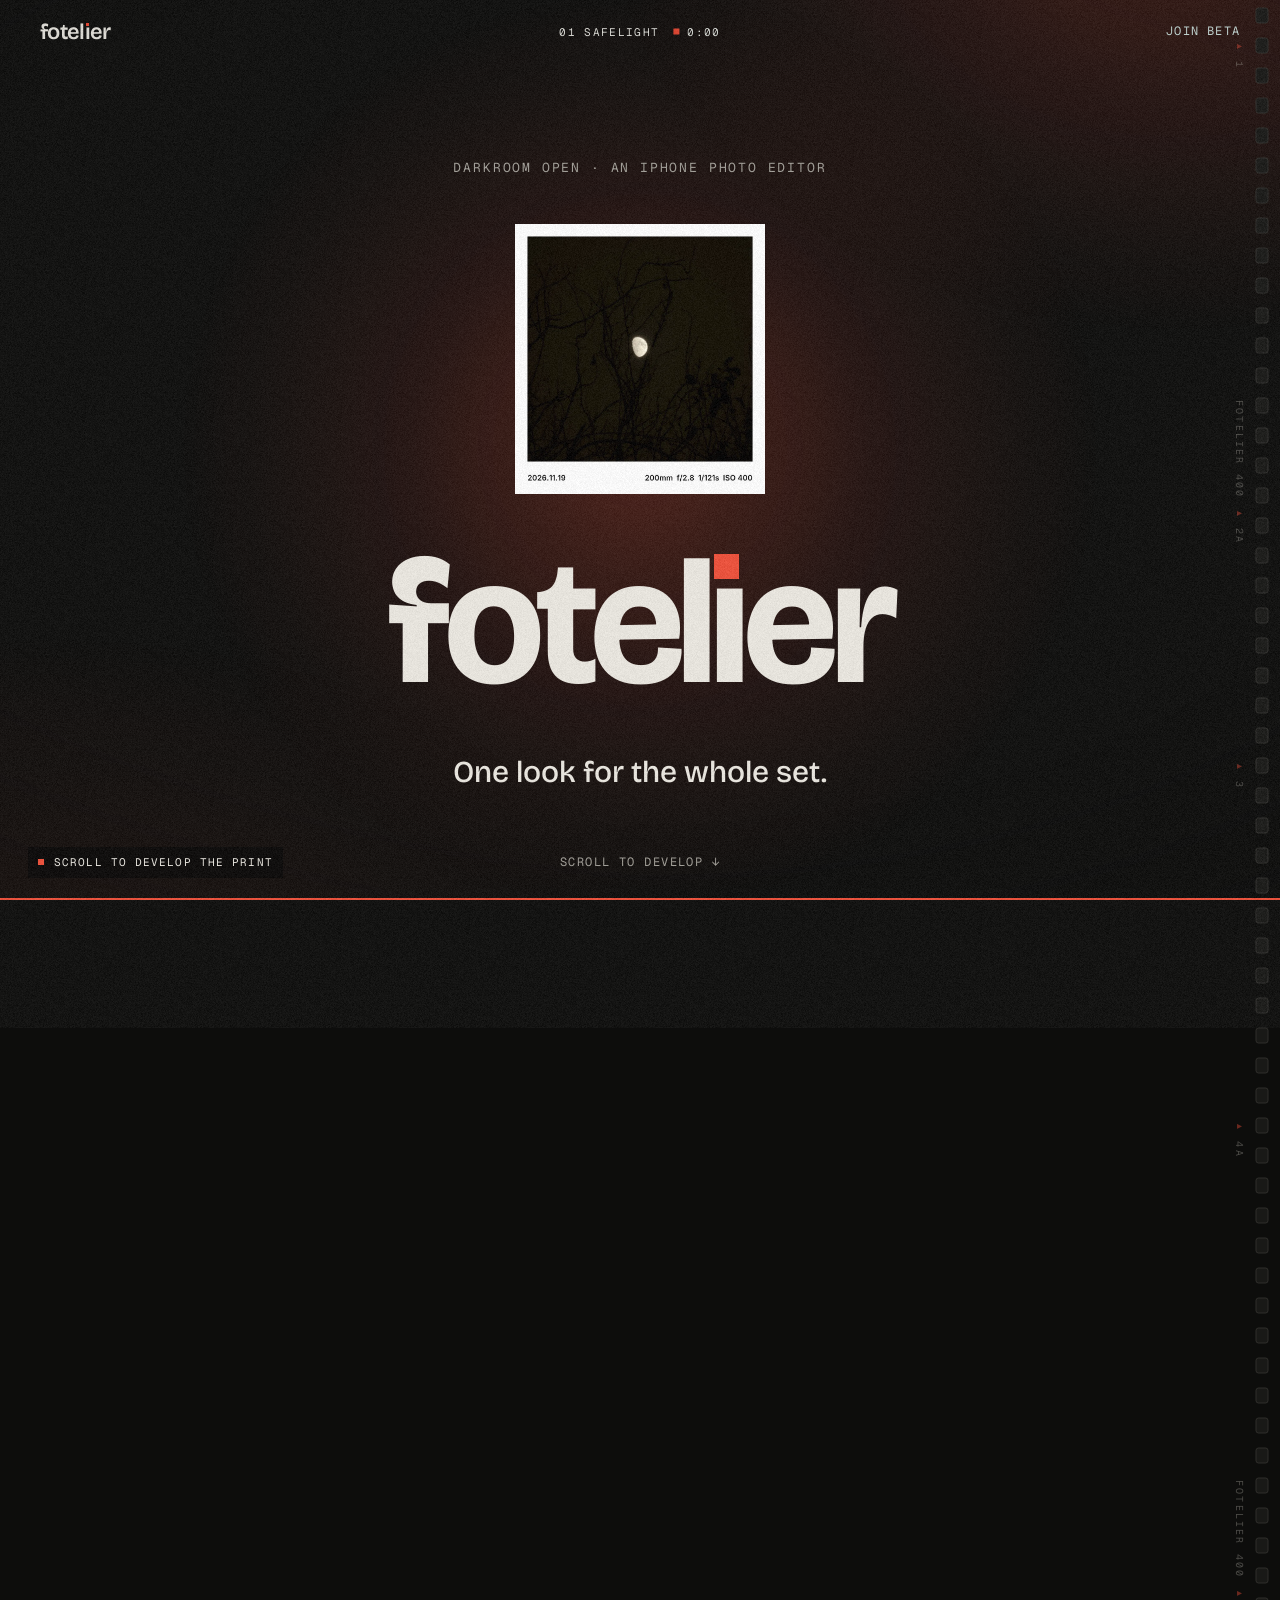
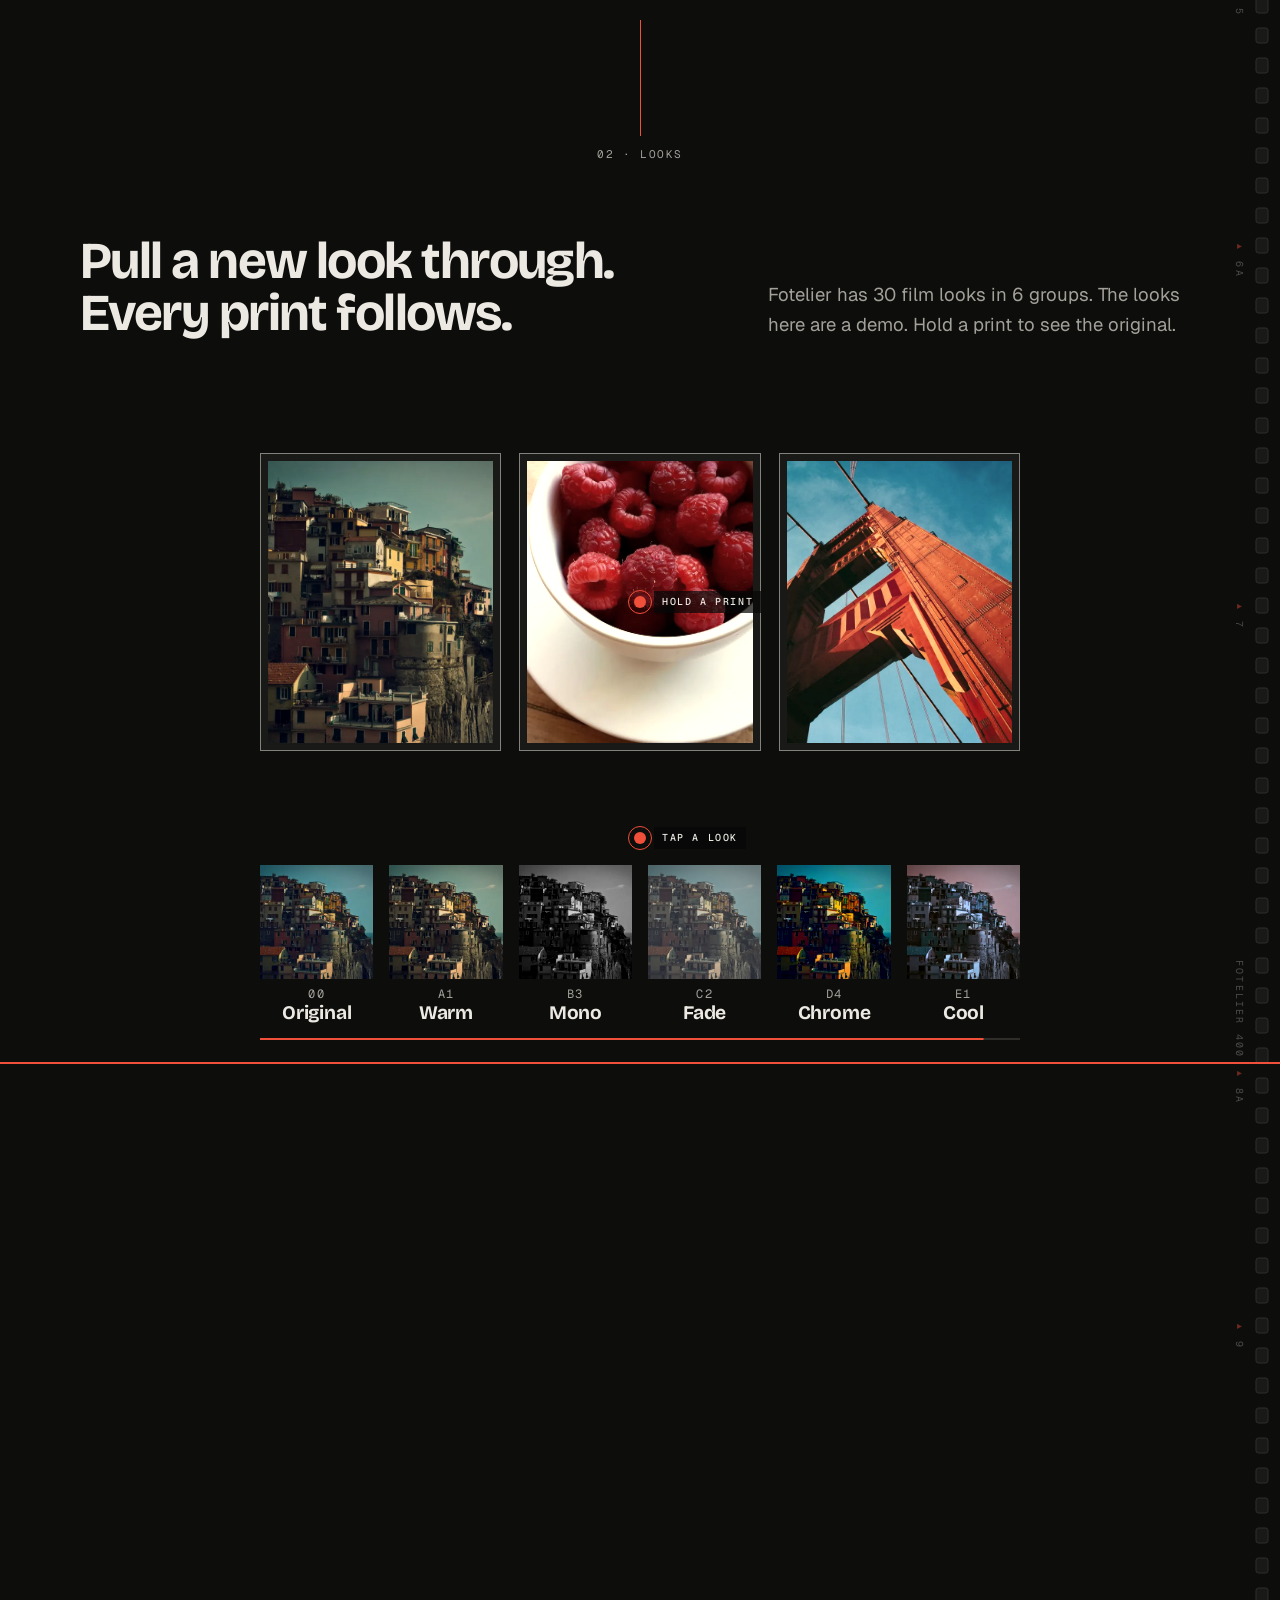
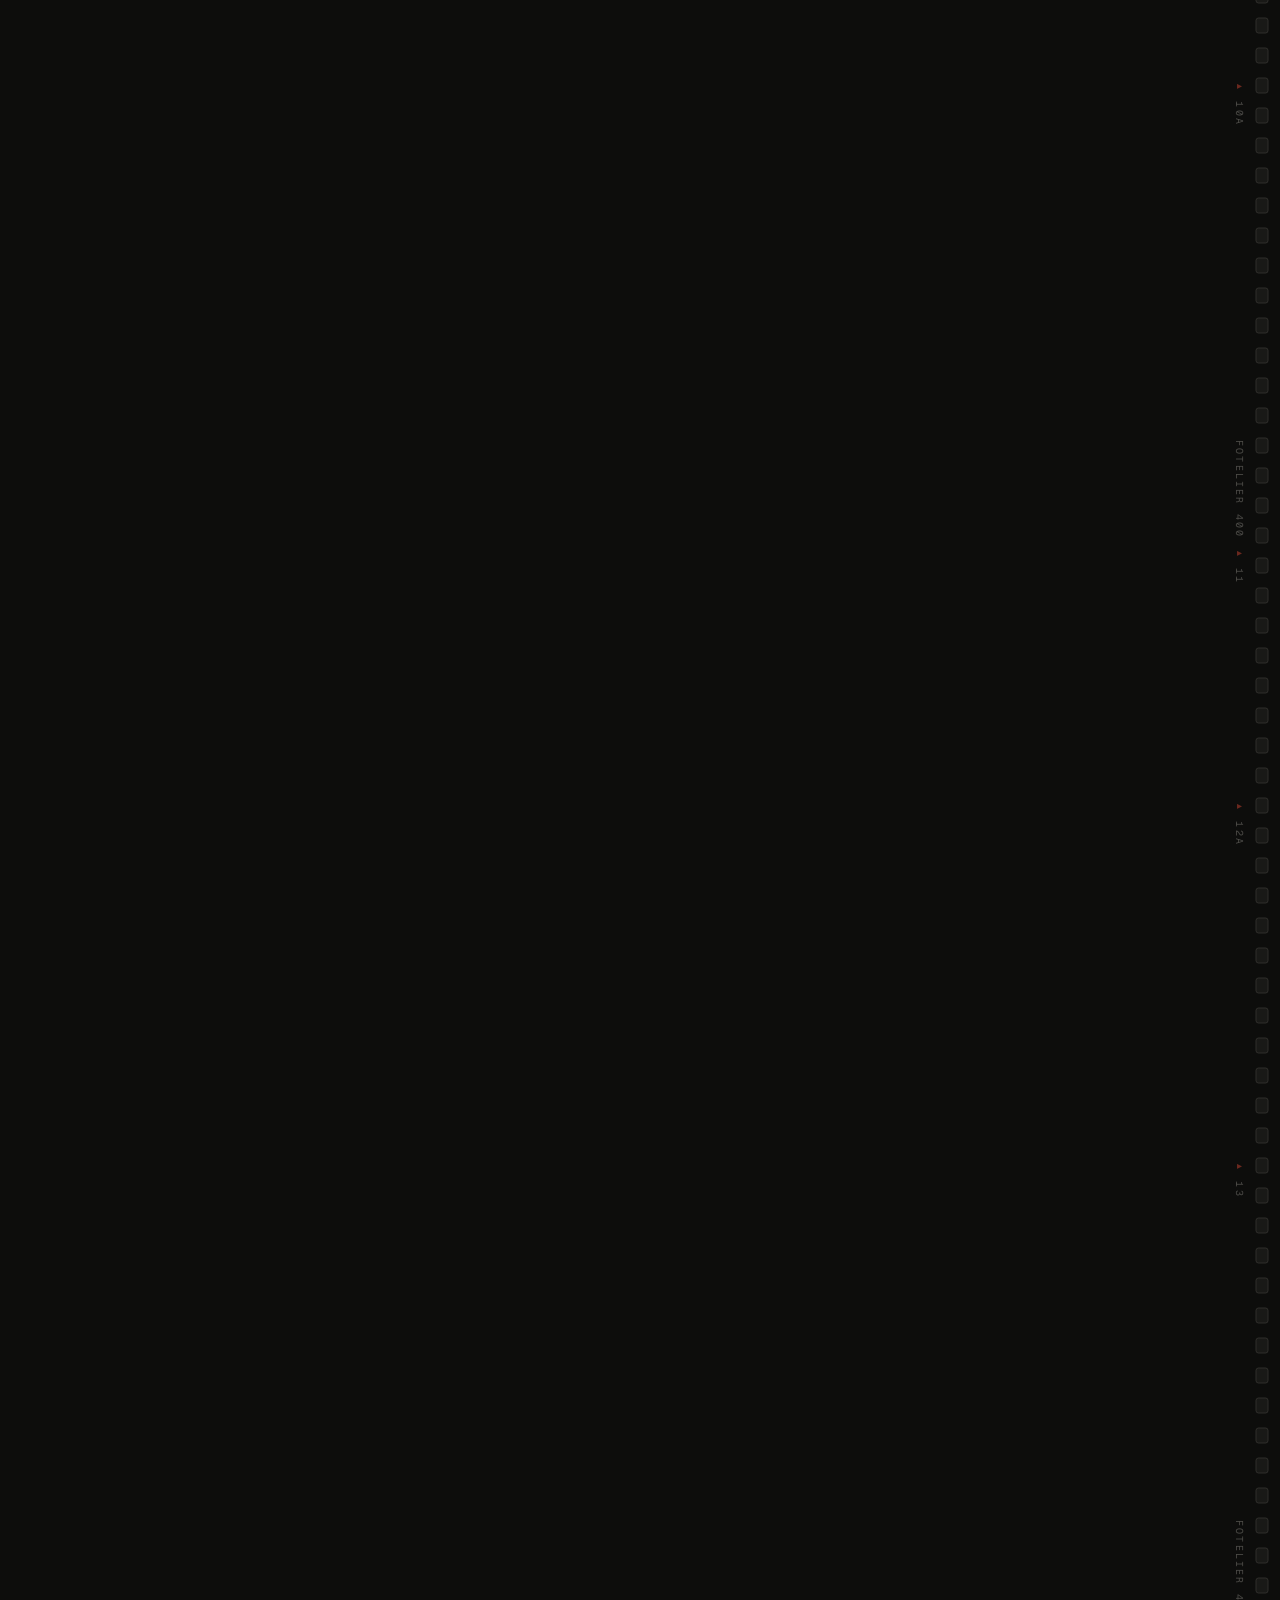
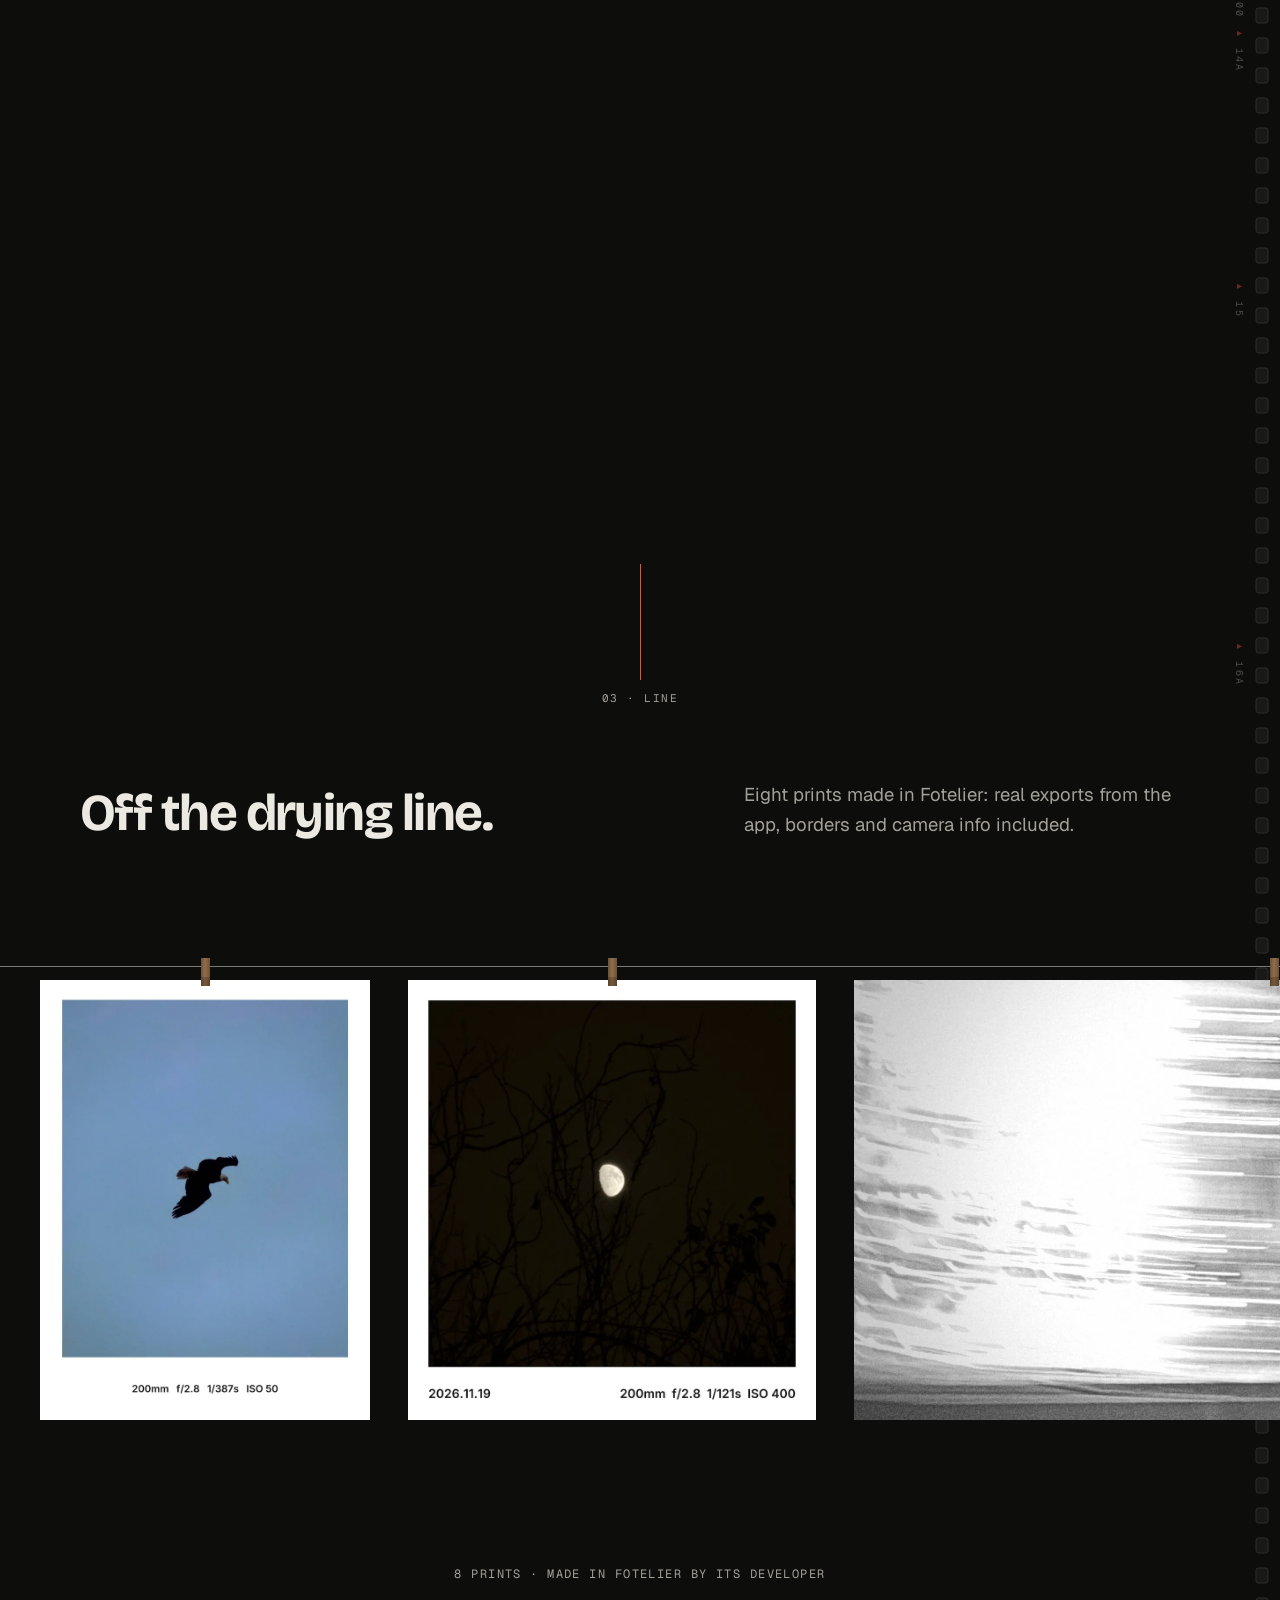
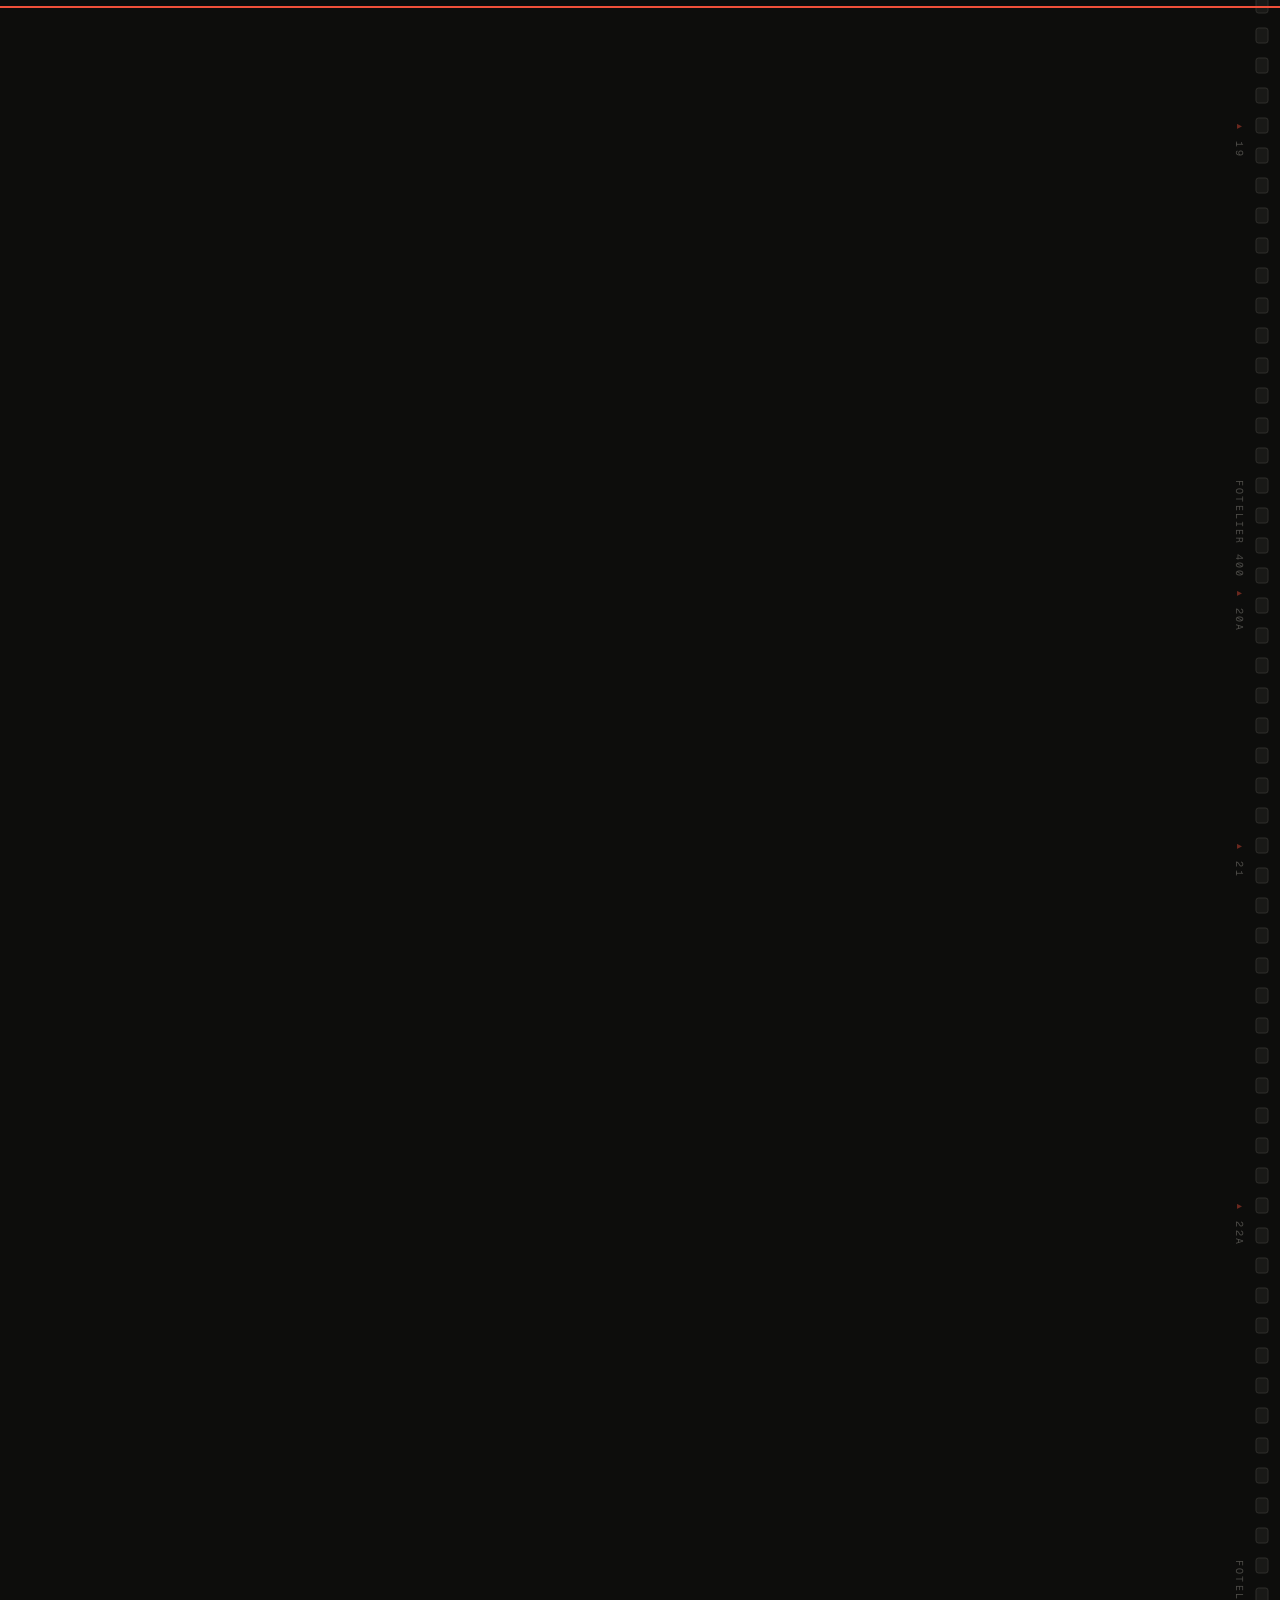
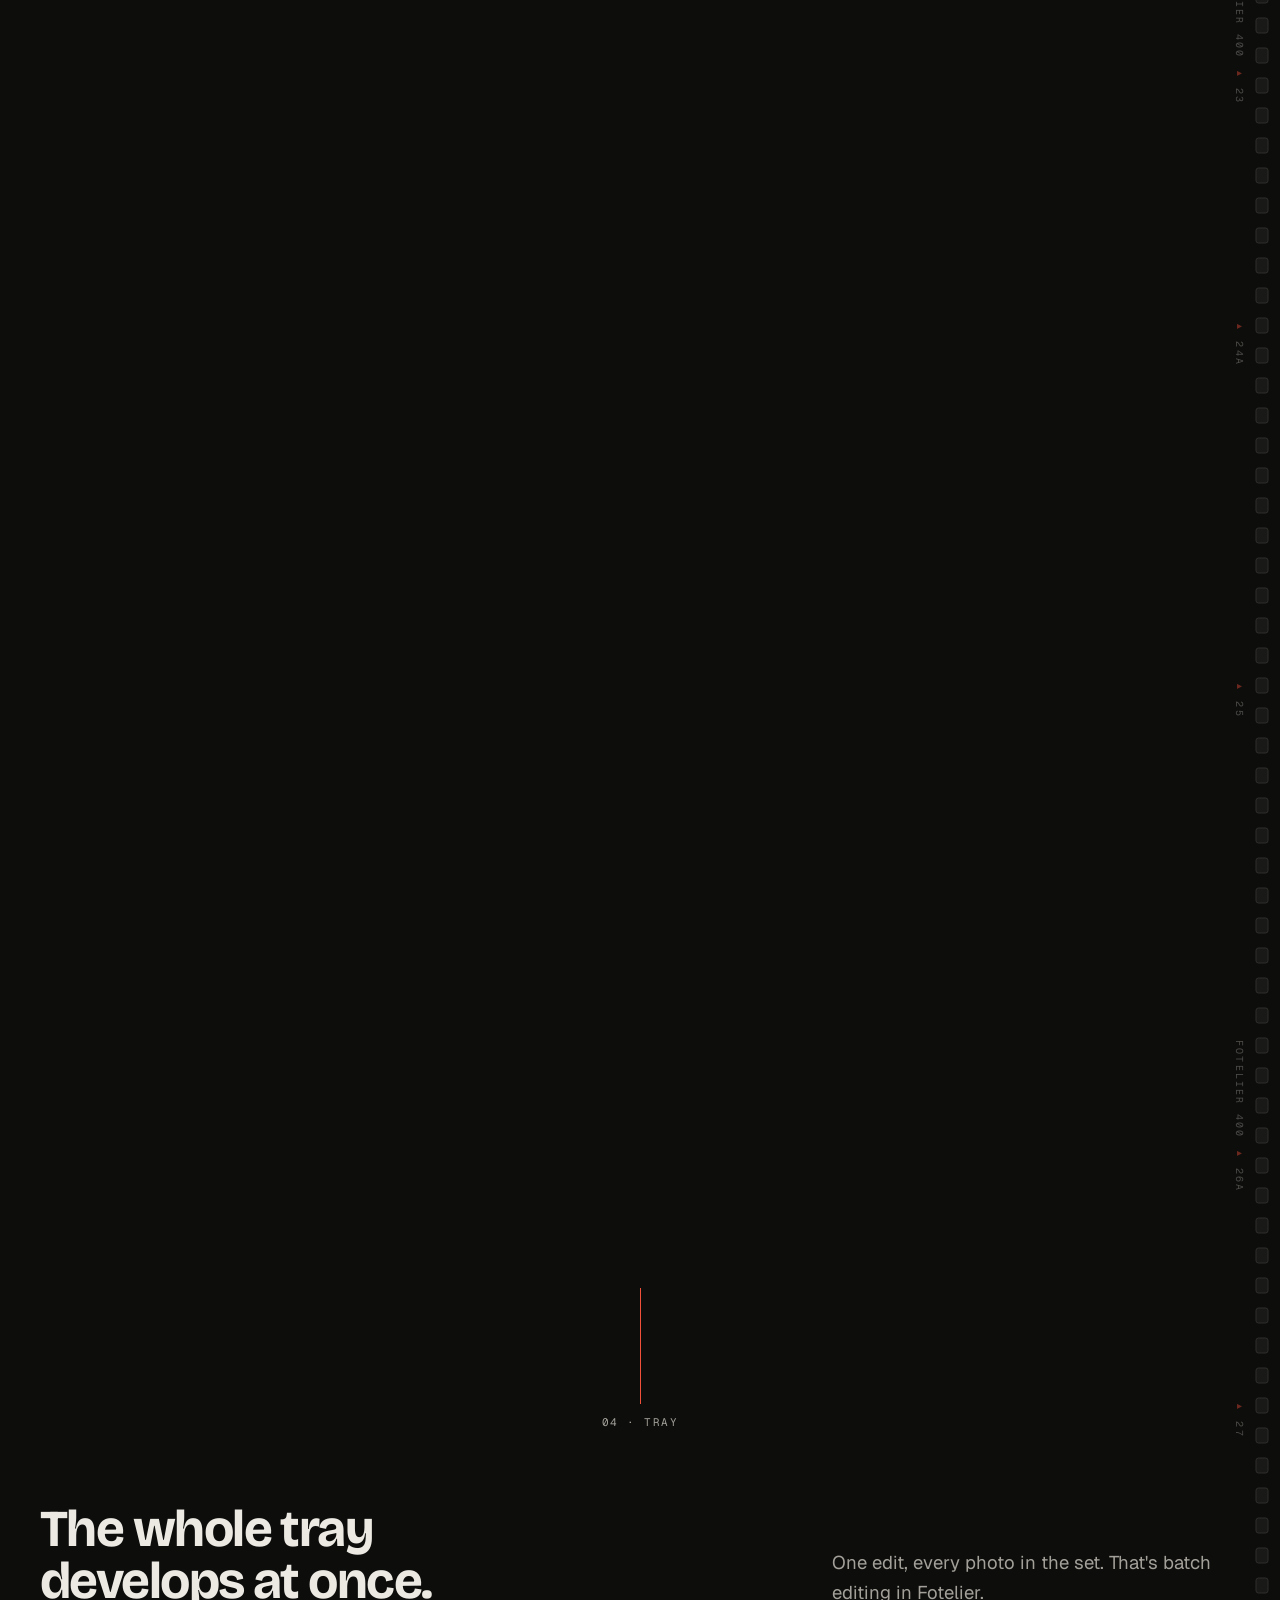
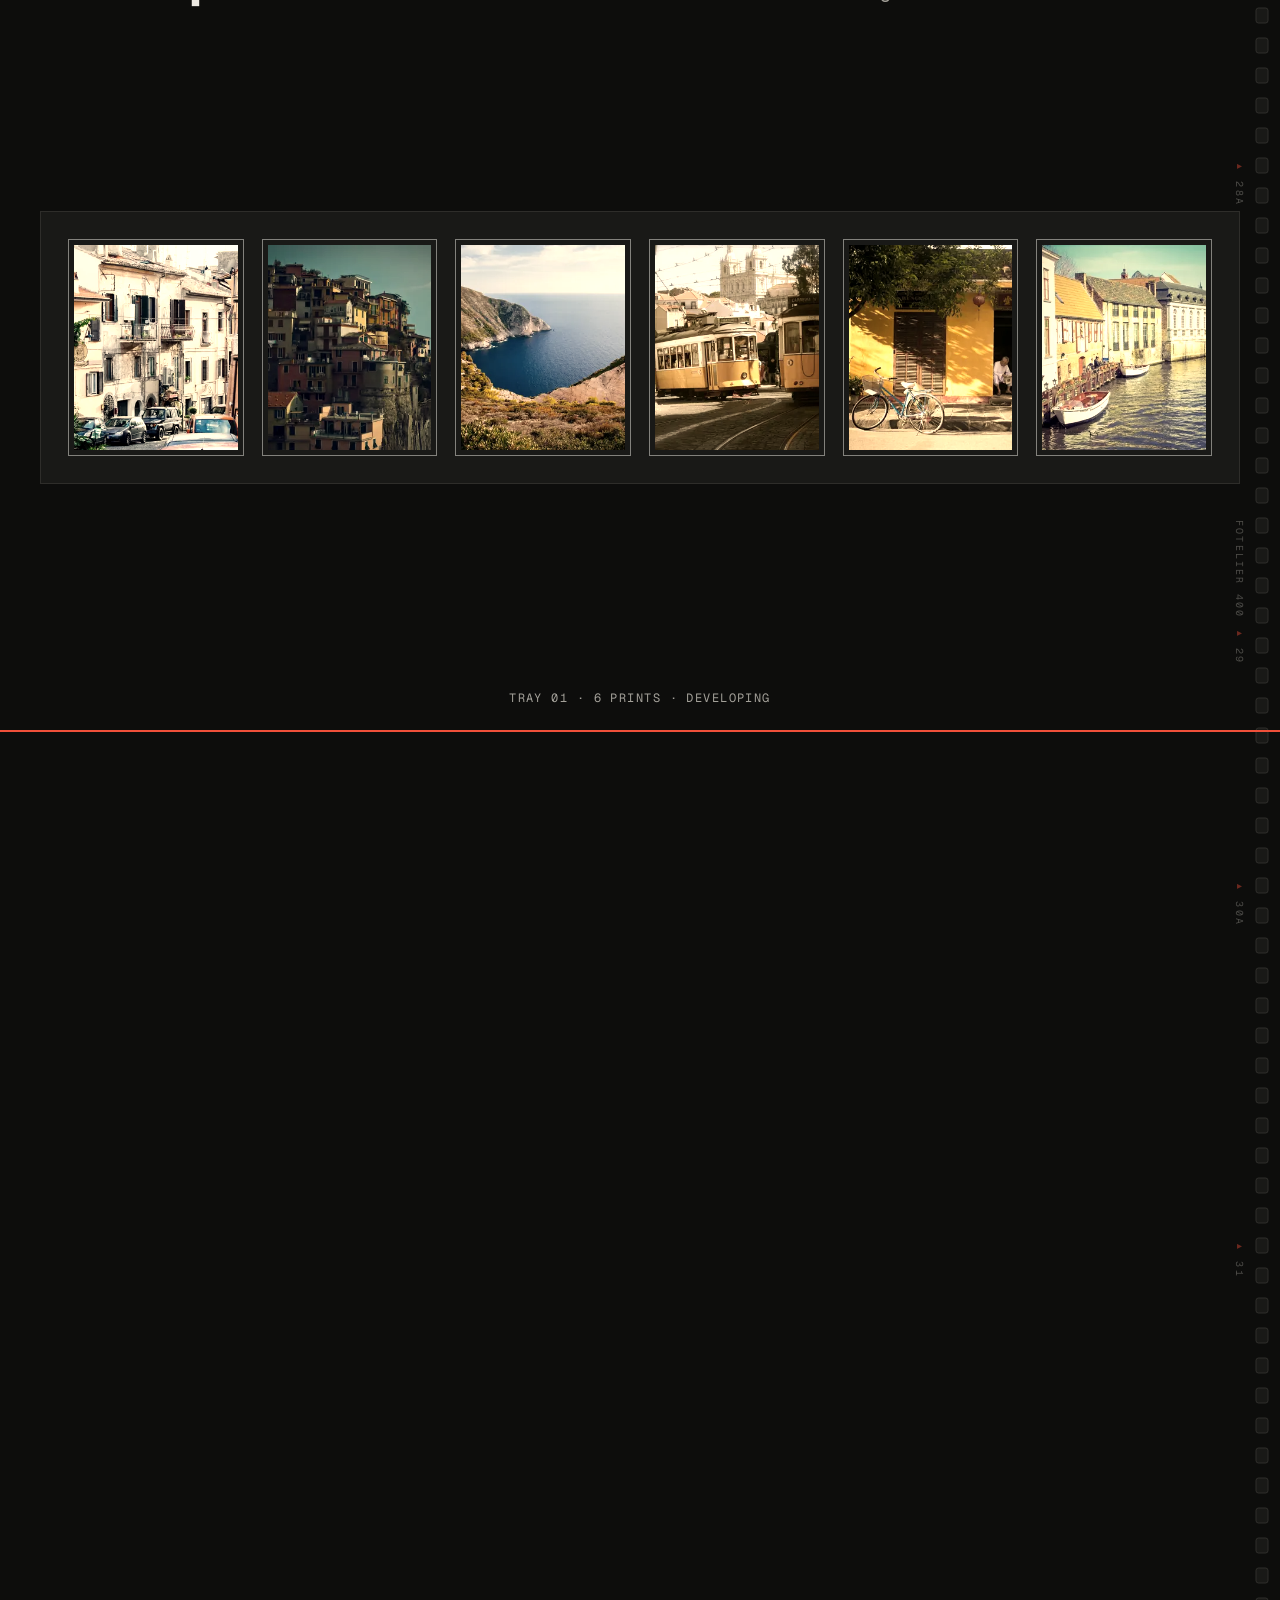
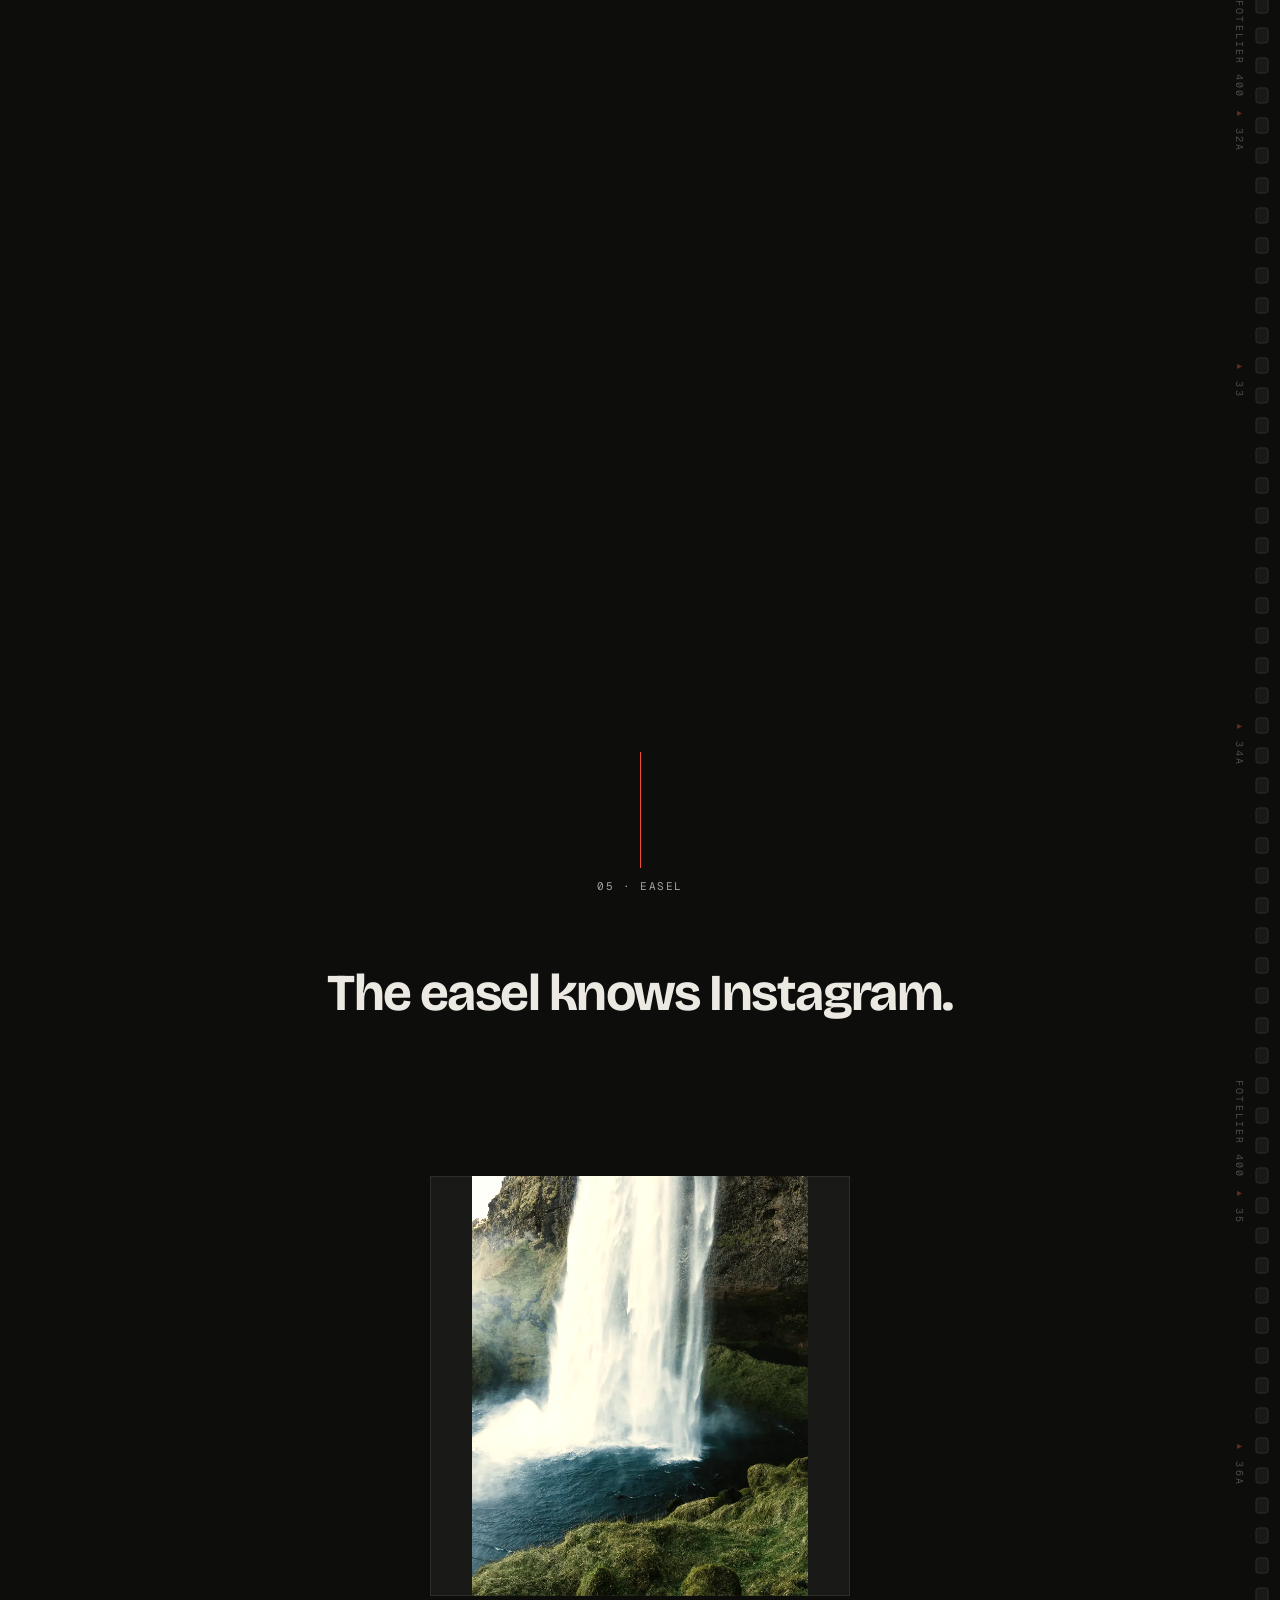
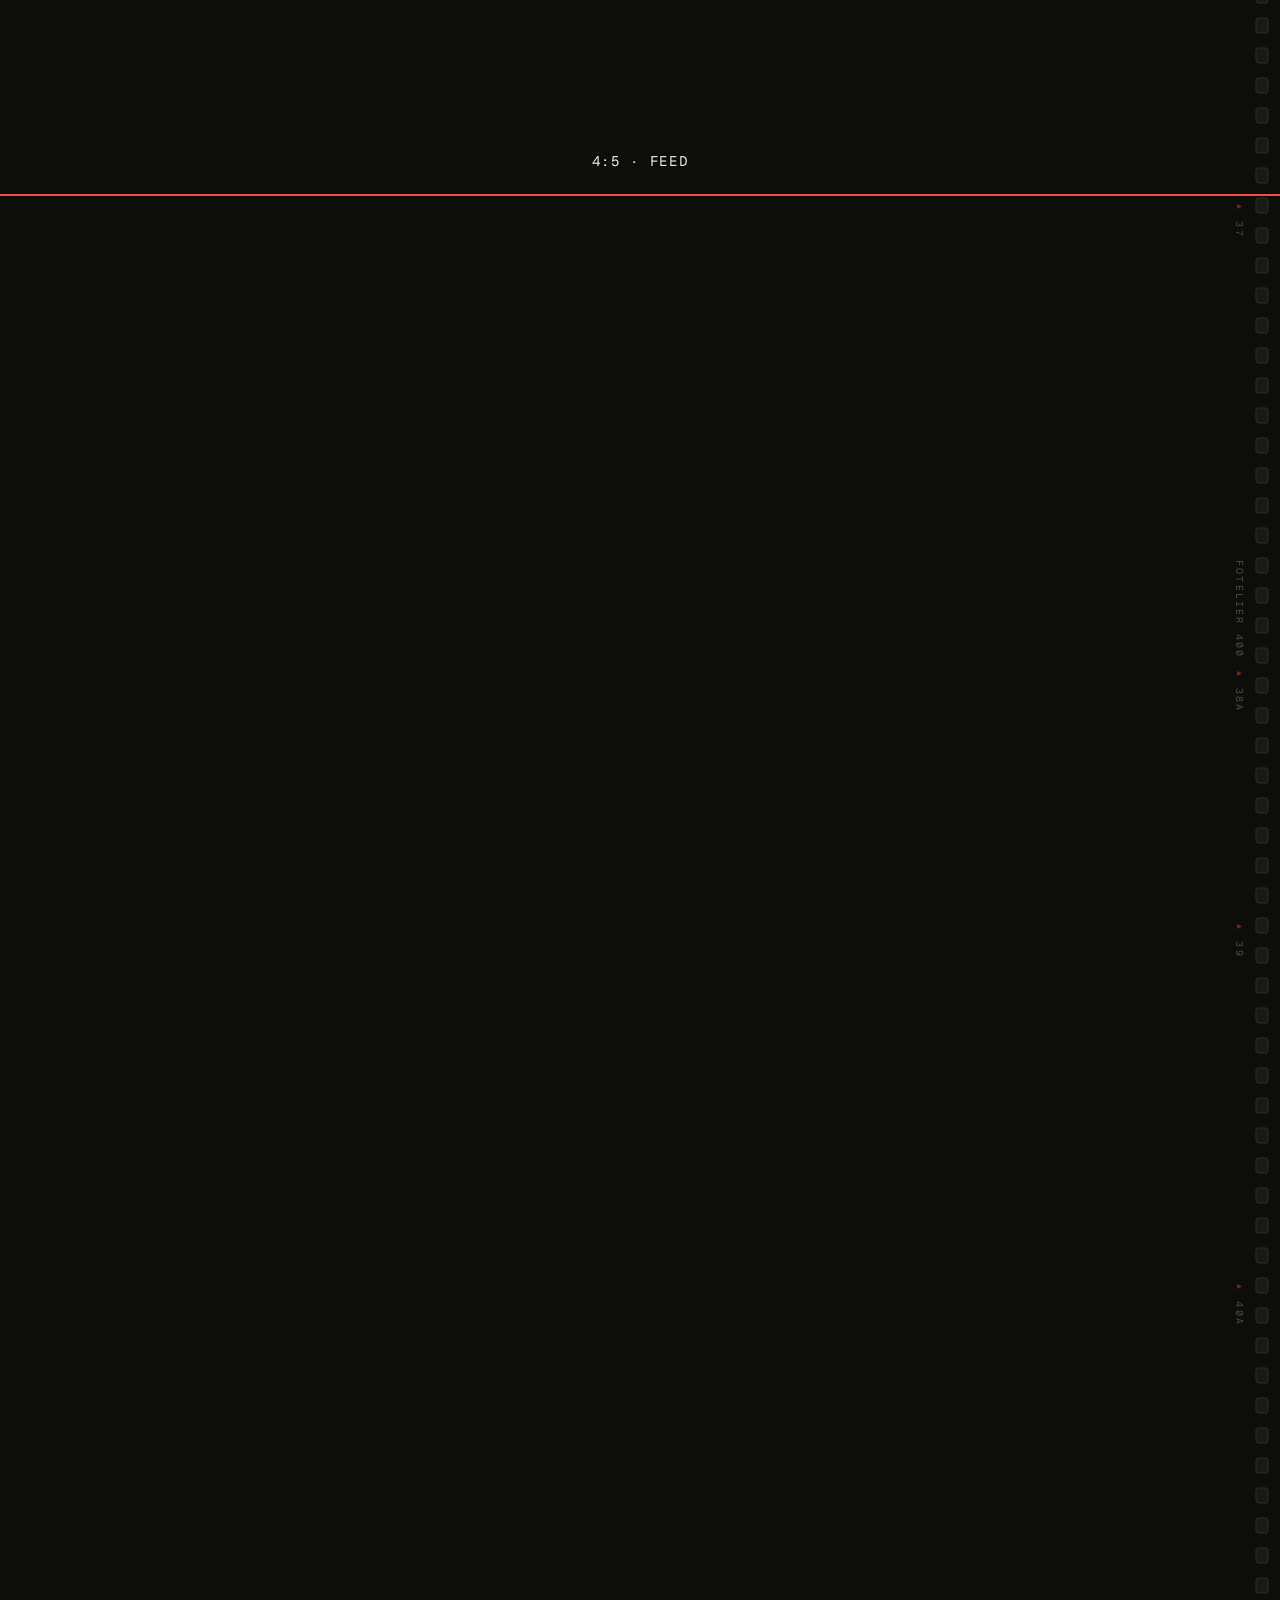
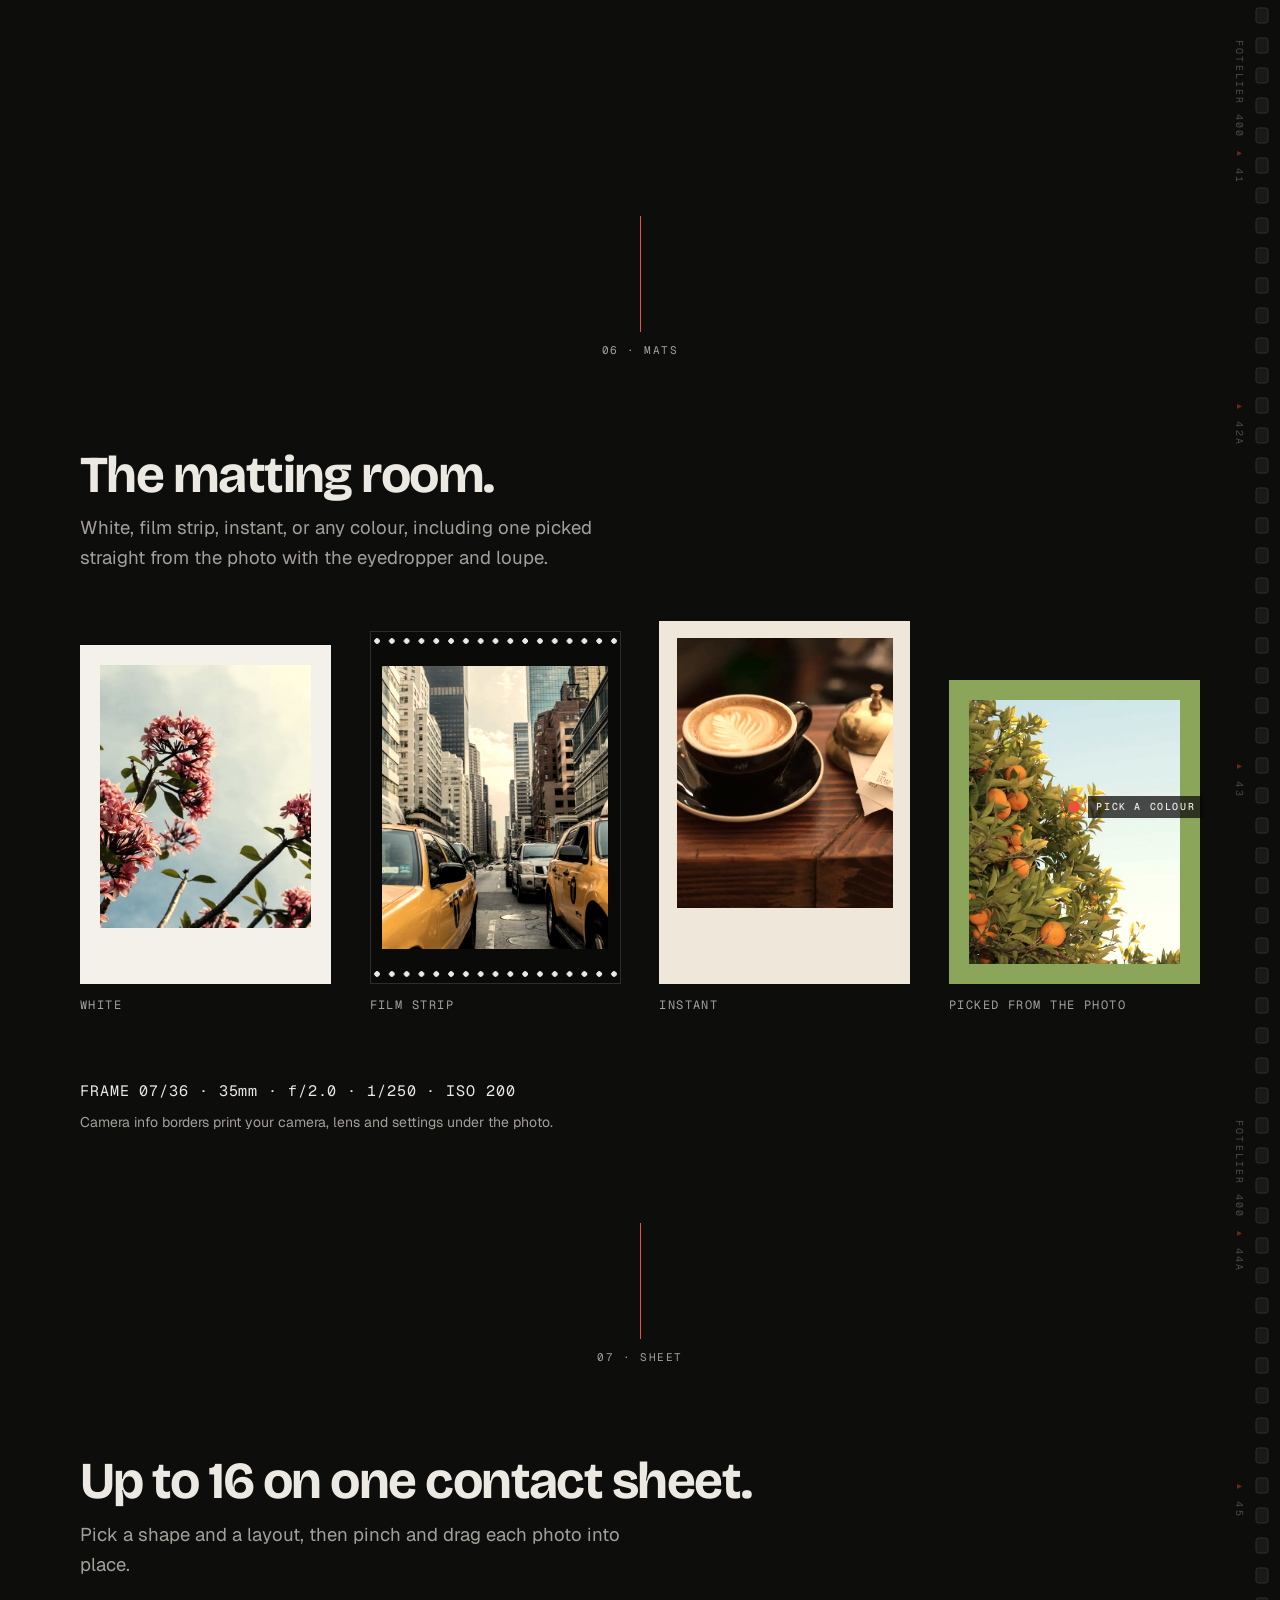
==== index.html @ 107cfc90 "Add Buttondown beta waitlist; privacy addition needs Jason's approval" ====
<!DOCTYPE html>
<html lang="en">
<head>
<meta charset="utf-8">
<meta name="viewport" content="width=device-width,initial-scale=1">
<title>Fotelier — one look for the whole set</title>
<meta name="description" content="An iPhone photo editor for multi-photo posts. Put one frame and film look on a whole set, save it as a recipe, build collages. Join the free iPhone beta waitlist.">
<meta name="theme-color" content="#0D0D0C">
<link rel="icon" href="/assets/img/icon.svg" type="image/svg+xml">
<link rel="preconnect" href="https://fonts.googleapis.com">
<link rel="preconnect" href="https://fonts.gstatic.com" crossorigin>
<link rel="stylesheet" href="https://fonts.googleapis.com/css2?family=Bricolage+Grotesque:opsz,wdth,wght@12..96,75..100,200..800&amp;family=Geist:wght@400;500&amp;family=Geist+Mono:wght@400;500&amp;display=swap">
<link rel="stylesheet" href="/assets/site.css">
<script src="/assets/site.js" defer></script>
</head>
<body>
<div class="amb" aria-hidden="true"><i class="a01"></i><i class="a02"></i><i class="a03"></i><i class="a04"></i><i class="a05"></i><i class="a06"></i><i class="a07"></i><i class="a08"></i></div>
<header class="hd">
<a class="wmk" href="#top"><span class="sr">fotelier</span><span aria-hidden="true">fotel<span class="wd">ı</span>er</span></a>
<span class="hud" aria-hidden="true"><span class="room">01 Safelight</span><span class="tmr"><span class="dg dm"><span class="col">0<br>1<br>2<br>3<br>4<br>5<br>6</span></span>:<span class="dg dt"><span class="col">0<br>1<br>2<br>3<br>4<br>5<br>0</span></span><span class="dg do"><span class="col">0<br>1<br>2<br>3<br>4<br>5<br>6<br>7<br>8<br>9<br>0</span></span></span></span>
<a class="vf hl" href="#invite">Join beta</a>
</header>

<nav class="rail" aria-label="Rooms">
<span class="rail-fill" aria-hidden="true"></span><span class="rail-head" aria-hidden="true"></span>
<a href="#top" data-to="01 Safelight"><b>01</b><span>Safelight</span></a>
<a href="#looks" data-to="02 Looks"><b>02</b><span>Looks</span></a>
<a href="#line" data-to="03 Line"><b>03</b><span>Line</span></a>
<a href="#tray" data-to="04 Tray"><b>04</b><span>Tray</span></a>
<a href="#easel" data-to="05 Easel"><b>05</b><span>Easel</span></a>
<a href="#mats" data-to="06 Mats"><b>06</b><span>Mats</span></a>
<a href="#sheet" data-to="07 Sheet"><b>07</b><span>Sheet</span></a>
<a href="#door" data-to="08 Door"><b>08</b><span>Door</span></a>
<a href="#invite" data-to="09 Exit"><b>09</b><span>Exit</span></a>
</nav>
<p class="hint" aria-hidden="true"><i></i><span>Scroll to develop the print</span></p>
<main>
<section id="top" class="scn s1" data-room="01 Safelight" data-hint="Scroll to develop the print">
<div class="stg">
<div class="halo" aria-hidden="true"></div>
<p class="mono lg">Darkroom open · an iPhone photo editor</p>
<figure class="hprint"><img src="/assets/img/made/02-moon-branches.webp" width="926" height="1000" alt="Half moon behind bare branches at night, a print made in Fotelier" fetchpriority="high" decoding="async"></figure>
<h1 class="wm"><span class="sr">fotelier</span><span aria-hidden="true">fotel<span class="wd">ı</span>er</span></h1>
<p class="lede">One look for the whole set.</p>
<p class="cue mono" aria-hidden="true">Scroll to develop ↓</p>
</div>
</section>

<div class="lead" aria-hidden="true"><span>02 · Looks</span></div>

<section id="looks" class="scn s3" aria-labelledby="s3h" data-room="02 Looks" data-hint="Hover a look to peek · click it to jump there · hold a print">
<div class="stg">
<div class="hrow">
<h2 id="s3h">Pull a new look through. Every print follows.</h2>
<p class="sub" id="s3d">Fotelier has 30 film looks in 6 groups. The looks here are a demo. Hold a print to see the original.</p>
</div>
<div class="fill">
<div class="trio" data-cur="Hold">
<span class="bc bc-hold" aria-hidden="true"><i></i><b>Hold a print</b></span>
<div class="mat"><div class="ph lk"><img src="/assets/img/stock/397-m.webp" width="1100" height="734" alt="" loading="lazy" decoding="async" style="object-position:40% 50%"></div></div>
<div class="mat"><div class="ph lk"><img src="/assets/img/stock/429-m.webp" width="1100" height="619" alt="" loading="lazy" decoding="async" style="object-position:55% 50%"></div></div>
<div class="mat"><div class="ph lk"><img src="/assets/img/stock/503-m.webp" width="1100" height="734" alt="" loading="lazy" decoding="async" style="object-position:60% 40%"></div></div>
</div>
</div>
<div class="reel">
<span class="bc bc-look" aria-hidden="true"><i></i><b>Tap a look</b></span>
<ol class="strip" tabindex="0" aria-label="Film looks" data-cur="Jump">
<li data-look="00"><span class="sw"><img src="/assets/img/stock/397-s.webp" width="520" height="347" alt="" loading="lazy" decoding="async" style="object-position:40% 50%"></span><span class="code">00</span> <span class="name">Original</span></li>
<li data-look="a1"><span class="sw"><img src="/assets/img/stock/397-s.webp" width="520" height="347" alt="" loading="lazy" decoding="async" style="object-position:40% 50%"></span><span class="code">A1</span> <span class="name">Warm</span></li>
<li data-look="b3"><span class="sw"><img src="/assets/img/stock/397-s.webp" width="520" height="347" alt="" loading="lazy" decoding="async" style="object-position:40% 50%"></span><span class="code">B3</span> <span class="name">Mono</span></li>
<li data-look="c2"><span class="sw"><img src="/assets/img/stock/397-s.webp" width="520" height="347" alt="" loading="lazy" decoding="async" style="object-position:40% 50%"></span><span class="code">C2</span> <span class="name">Fade</span></li>
<li data-look="d4"><span class="sw"><img src="/assets/img/stock/397-s.webp" width="520" height="347" alt="" loading="lazy" decoding="async" style="object-position:40% 50%"></span><span class="code">D4</span> <span class="name">Chrome</span></li>
<li data-look="e1"><span class="sw"><img src="/assets/img/stock/397-s.webp" width="520" height="347" alt="" loading="lazy" decoding="async" style="object-position:40% 50%"></span><span class="code">E1</span> <span class="name">Cool</span></li>
</ol>
<span class="track" aria-hidden="true"><span class="ride"></span></span>
</div>
</div>
</section>

<div class="lead" aria-hidden="true"><span>03 · Line</span></div>

<section id="line" class="scn s7" aria-labelledby="s7h" data-room="03 Line" data-hint="Keep scrolling to pull the line · hover a print">
<div class="stg">
<div class="hrow">
<h2 id="s7h">Off the drying line.</h2>
<p class="sub">Eight prints made in Fotelier: real exports from the app, borders and camera info included.</p>
</div>
<div class="fill">
<ul class="line" tabindex="0" aria-label="Prints made in Fotelier">
<li class="hang" style="--a:0.750" data-cur="01 / 08"><span class="peg" aria-hidden="true"></span><img src="/assets/img/made/01-eagle.webp" width="750" height="1000" alt="Bald eagle gliding across a blue evening sky; white border with 200mm f/2.8 1/387s ISO 50" loading="lazy" decoding="async"></li>
<li class="hang" style="--a:0.926" data-cur="02 / 08"><span class="peg" aria-hidden="true"></span><img src="/assets/img/made/02-moon-branches.webp" width="926" height="1000" alt="Half moon behind bare branches at night; white border dated 2026.11.19 with 200mm f/2.8 1/121s ISO 400" loading="lazy" decoding="async"></li>
<li class="hang" style="--a:1.909" data-cur="03 / 08"><span class="peg" aria-hidden="true"></span><img src="/assets/img/made/03-light-streaks.webp" width="1600" height="838" alt="Black-and-white blur of light streaking across a window, with an orange date stamp" loading="lazy" decoding="async"></li>
<li class="hang" style="--a:1.552" data-cur="04 / 08"><span class="peg" aria-hidden="true"></span><img src="/assets/img/made/04-reflection.webp" width="1552" height="1000" alt="Trees and clouds reflected upside down in still water, on a cream border" loading="lazy" decoding="async"></li>
<li class="hang" style="--a:1.000" data-cur="05 / 08"><span class="peg" aria-hidden="true"></span><img src="/assets/img/made/06-spruce.webp" width="1000" height="1000" alt="Top of a spruce silhouetted against a blue sky, square white border" loading="lazy" decoding="async"></li>
<li class="hang" style="--a:0.837" data-cur="06 / 08"><span class="peg" aria-hidden="true"></span><img src="/assets/img/made/07-headlight.webp" width="837" height="1000" alt="Close-up of a white car’s pop-up headlight cover, white border" loading="lazy" decoding="async"></li>
<li class="hang" style="--a:1.000" data-cur="07 / 08"><span class="peg" aria-hidden="true"></span><img src="/assets/img/made/08-moon-stripes.webp" width="1000" height="1000" alt="Half moon in a band of blue sky between dark and orange stripes, square white border" loading="lazy" decoding="async"></li>
<li class="hang" style="--a:1.000" data-cur="08 / 08"><span class="peg" aria-hidden="true"></span><img src="/assets/img/made/09-weathervane.webp" width="1000" height="1000" alt="Arrow-shaped weathervane silhouetted against a blue sky, square white border" loading="lazy" decoding="async"></li>
</ul>
</div>
<p class="cap mono">8 prints · made in Fotelier by its developer</p>
</div>
</section>

<div class="lead" aria-hidden="true"><span>04 · Tray</span></div>

<section id="tray" class="scn s2" aria-labelledby="s2h" data-room="04 Tray" data-hint="Hover a print to dip it again">
<div class="stg">
<div class="hrow">
<h2 id="s2h">The whole tray develops at once.</h2>
<p class="sub">One edit, every photo in the set. That's batch editing in Fotelier.</p>
</div>
<div class="fill">
<div class="tray" aria-hidden="true" data-cur="Re-dip">
<figure class="print"><div class="ph lk"><img src="/assets/img/stock/369-s.webp" width="520" height="347" alt="" loading="lazy" decoding="async" style="object-position:50% 50%"></div><div class="paper"></div></figure>
<figure class="print"><div class="ph lk"><img src="/assets/img/stock/397-s.webp" width="520" height="347" alt="" loading="lazy" decoding="async" style="object-position:40% 50%"></div><div class="paper"></div></figure>
<figure class="print"><div class="ph lk"><img src="/assets/img/stock/323-s.webp" width="520" height="347" alt="" loading="lazy" decoding="async" style="object-position:55% 50%"></div><div class="paper"></div></figure>
<figure class="print"><div class="ph lk"><img src="/assets/img/stock/419-s.webp" width="520" height="347" alt="" loading="lazy" decoding="async" style="object-position:35% 50%"></div><div class="paper"></div></figure>
<figure class="print"><div class="ph lk"><img src="/assets/img/stock/428-s.webp" width="520" height="325" alt="" loading="lazy" decoding="async" style="object-position:40% 50%"></div><div class="paper"></div></figure>
<figure class="print"><div class="ph lk"><img src="/assets/img/stock/164-s.webp" width="520" height="347" alt="" loading="lazy" decoding="async" style="object-position:45% 50%"></div><div class="paper"></div></figure>
</div>
</div>
<p class="cap mono">Tray 01 · 6 prints · developing</p>
</div>
</section>

<div class="lead" aria-hidden="true"><span>05 · Easel</span></div>

<section id="easel" class="scn s4" aria-labelledby="s4h" data-room="05 Easel" data-hint="Hover the easel for the thirds">
<div class="stg">
<h2 id="s4h">The easel knows Instagram.</h2>
<div class="fill">
<div class="easel" aria-hidden="true" data-cur="Thirds"><div class="ph lk"><img src="/assets/img/stock/509-m.webp" width="1100" height="825" alt="" loading="lazy" decoding="async" style="object-position:50% 50%"></div></div>
</div>
<div class="crl-win" aria-hidden="true"><div class="crl"><span>4:5 · Feed</span><span>3:4 · Grid</span><span>1:1 · Square</span><span>1.91:1 · Landscape</span><span>9:16 · Story</span></div></div>
<ul class="crops sr">
<li><div class="box" aria-hidden="true"><div class="ph lk c45"><img src="/assets/img/stock/509-s.webp" width="520" height="390" alt="" loading="lazy" decoding="async" style="object-position:50% 50%"></div></div><span class="mono">4:5 · Feed</span></li>
<li><div class="box" aria-hidden="true"><div class="ph lk c34"><img src="/assets/img/stock/509-s.webp" width="520" height="390" alt="" loading="lazy" decoding="async" style="object-position:50% 50%"></div></div><span class="mono">3:4 · Grid</span></li>
<li><div class="box" aria-hidden="true"><div class="ph lk c11"><img src="/assets/img/stock/509-s.webp" width="520" height="390" alt="" loading="lazy" decoding="async" style="object-position:50% 50%"></div></div><span class="mono">1:1 · Square</span></li>
<li><div class="box" aria-hidden="true"><div class="ph lk c191"><img src="/assets/img/stock/509-s.webp" width="520" height="390" alt="" loading="lazy" decoding="async" style="object-position:50% 50%"></div></div><span class="mono">1.91:1 · Landscape</span></li>
<li><div class="box" aria-hidden="true"><div class="ph lk c916"><img src="/assets/img/stock/509-s.webp" width="520" height="390" alt="" loading="lazy" decoding="async" style="object-position:50% 50%"></div></div><span class="mono">9:16 · Story</span></li>
</ul>
</div>
</section>

<div class="lead" aria-hidden="true"><span>06 · Mats</span></div>

<section id="mats" class="flow" aria-labelledby="s5h" data-room="06 Mats" data-hint="Hover the prints · click the last one to pick its mat">
<h2 id="s5h" class="rv">The matting room.</h2>
<p class="sub rv">White, film strip, instant, or any colour, including one picked straight from the photo with the eyedropper and loupe.</p>
<div class="mats">
<figure class="rv"><div class="frame f-white" aria-hidden="true" data-cur="Tilt"><div class="ph lk"><img src="/assets/img/stock/106-m.webp" width="1100" height="734" alt="" loading="lazy" decoding="async" style="object-position:55% 40%"></div></div><figcaption class="mono">White</figcaption></figure>
<figure class="rv"><div class="frame f-film" aria-hidden="true" data-cur="Tilt"><div class="ph lk"><img src="/assets/img/stock/376-m.webp" width="1100" height="732" alt="" loading="lazy" decoding="async" style="object-position:50% 50%"></div></div><figcaption class="mono">Film strip</figcaption></figure>
<figure class="rv"><div class="frame f-instant" aria-hidden="true" data-cur="Tilt"><div class="ph lk"><img src="/assets/img/stock/431-m.webp" width="1100" height="734" alt="" loading="lazy" decoding="async" style="object-position:35% 50%"></div></div><figcaption class="mono">Instant</figcaption></figure>
<figure class="rv"><div class="frame f-pick"><div data-cur="Pick" class="ph lk pick"><img src="/assets/img/stock/517-m.webp" width="1100" height="734" alt="" loading="lazy" decoding="async" style="object-position:35% 50%"></div><div class="loupe" aria-hidden="true"></div><span class="bc bc-pick" aria-hidden="true"><i></i><b>Pick a colour</b></span></div><figcaption class="mono">Picked from the photo</figcaption></figure>
</div>
<p class="exif"><span class="typed">FRAME 07/36 · 35mm · f/2.0 · 1/250 · ISO 200</span></p>
<p class="note">Camera info borders print your camera, lens and settings under the photo.</p>
</section>

<div class="lead" aria-hidden="true"><span>07 · Sheet</span></div>

<section id="sheet" class="flow" aria-labelledby="s6h" data-room="07 Sheet" data-hint="Seven collages, from 2 photos to 16 · hover one">
<h2 id="s6h" class="rv">Up to 16 on one contact sheet.</h2>
<p class="sub rv">Pick a shape and a layout, then pinch and drag each photo into place.</p>
<div class="cols">
<figure class="col c2 white rv" data-cur="2 up"><div class="cv" aria-hidden="true"><span><img src="/assets/img/stock/838-s.webp" width="520" height="347" alt="" loading="lazy" decoding="async" style="object-position:52% 55%"></span><span><img src="/assets/img/stock/822-s.webp" width="520" height="347" alt="" loading="lazy" decoding="async" style="object-position:47% 55%"></span></div><figcaption class="mono">2 photos · 4:5</figcaption></figure>
<figure class="col c3 black rv" data-cur="3 up"><div class="cv" aria-hidden="true"><span><img src="/assets/img/stock/525-s.webp" width="520" height="347" alt="" loading="lazy" decoding="async" style="object-position:60% 60%"></span><span><img src="/assets/img/stock/499-s.webp" width="520" height="347" alt="" loading="lazy" decoding="async" style="object-position:50% 70%"></span><span><img src="/assets/img/stock/505-s.webp" width="520" height="346" alt="" loading="lazy" decoding="async" style="object-position:55% 60%"></span></div><figcaption class="mono">3 photos · 9:16</figcaption></figure>
<figure class="col c4 white rv" data-cur="4 up"><div class="cv" aria-hidden="true"><span><img src="/assets/img/stock/429-s.webp" width="520" height="293" alt="" loading="lazy" decoding="async" style="object-position:55% 50%"></span><span><img src="/assets/img/stock/431-s.webp" width="520" height="347" alt="" loading="lazy" decoding="async" style="object-position:35% 50%"></span><span><img src="/assets/img/stock/823-s.webp" width="520" height="347" alt="" loading="lazy" decoding="async" style="object-position:50% 30%"></span><span><img src="/assets/img/stock/63-s.webp" width="520" height="293" alt="" loading="lazy" decoding="async" style="object-position:50% 50%"></span></div><figcaption class="mono">4 photos · 1:1</figcaption></figure>
<figure class="col c5 black rv" data-cur="5 up"><div class="cv" aria-hidden="true"><span><img src="/assets/img/stock/411-s.webp" width="520" height="245" alt="" loading="lazy" decoding="async" style="object-position:35% 50%"></span><span><img src="/assets/img/stock/249-s.webp" width="520" height="347" alt="" loading="lazy" decoding="async" style="object-position:50% 50%"></span><span><img src="/assets/img/stock/376-s.webp" width="520" height="346" alt="" loading="lazy" decoding="async" style="object-position:50% 50%"></span><span><img src="/assets/img/stock/299-s.webp" width="520" height="342" alt="" loading="lazy" decoding="async" style="object-position:50% 50%"></span><span><img src="/assets/img/stock/520-s.webp" width="347" height="520" alt="" loading="lazy" decoding="async" style="object-position:50% 50%"></span></div><figcaption class="mono">5 photos · 4:5</figcaption></figure>
<figure class="col c6 white rv" data-cur="6 up"><div class="cv" aria-hidden="true"><span><img src="/assets/img/stock/287-s.webp" width="520" height="345" alt="" loading="lazy" decoding="async" style="object-position:50% 50%"></span><span><img src="/assets/img/stock/296-s.webp" width="520" height="347" alt="" loading="lazy" decoding="async" style="object-position:50% 50%"></span><span><img src="/assets/img/stock/327-s.webp" width="520" height="347" alt="" loading="lazy" decoding="async" style="object-position:50% 50%"></span><span><img src="/assets/img/stock/507-s.webp" width="520" height="390" alt="" loading="lazy" decoding="async" style="object-position:50% 50%"></span><span><img src="/assets/img/stock/509-s.webp" width="520" height="390" alt="" loading="lazy" decoding="async" style="object-position:50% 50%"></span><span><img src="/assets/img/stock/511-s.webp" width="520" height="390" alt="" loading="lazy" decoding="async" style="object-position:50% 50%"></span></div><figcaption class="mono">6 photos · 1:1</figcaption></figure>
<figure class="col c9 black rv" data-cur="9 up"><div class="cv" aria-hidden="true"><span><img src="/assets/img/stock/82-s.webp" width="520" height="345" alt="" loading="lazy" decoding="async" style="object-position:50% 50%"></span><span><img src="/assets/img/stock/106-s.webp" width="520" height="347" alt="" loading="lazy" decoding="async" style="object-position:55% 40%"></span><span><img src="/assets/img/stock/64-s.webp" width="520" height="347" alt="" loading="lazy" decoding="async" style="object-position:47% 35%"></span><span><img src="/assets/img/stock/400-s.webp" width="520" height="347" alt="" loading="lazy" decoding="async" style="object-position:50% 50%"></span><span><img src="/assets/img/stock/517-s.webp" width="520" height="347" alt="" loading="lazy" decoding="async" style="object-position:35% 50%"></span><span><img src="/assets/img/stock/306-s.webp" width="520" height="390" alt="" loading="lazy" decoding="async" style="object-position:50% 50%"></span><span><img src="/assets/img/stock/189-s.webp" width="520" height="390" alt="" loading="lazy" decoding="async" style="object-position:50% 50%"></span><span><img src="/assets/img/stock/159-s.webp" width="520" height="256" alt="" loading="lazy" decoding="async" style="object-position:50% 50%"></span><span><img src="/assets/img/stock/309-s.webp" width="520" height="348" alt="" loading="lazy" decoding="async" style="object-position:50% 50%"></span></div><figcaption class="mono">9 photos · 1:1</figcaption></figure>
</div>
<div class="sheet" aria-hidden="true" data-cur="Loupe">
<div class="ph lk fl" style="--dx:-90px;--rot:-6deg"><img src="/assets/img/stock/397-s.webp" width="520" height="347" alt="" loading="lazy" decoding="async" style="object-position:40% 50%"></div>
<div class="ph lk fl" style="--dx:-30px;--rot:0deg"><img src="/assets/img/stock/369-s.webp" width="520" height="347" alt="" loading="lazy" decoding="async" style="object-position:50% 50%"></div>
<div class="ph lk fl" style="--dx:30px;--rot:6deg"><img src="/assets/img/stock/323-s.webp" width="520" height="347" alt="" loading="lazy" decoding="async" style="object-position:55% 50%"></div>
<div class="ph lk fl" style="--dx:90px;--rot:-6deg"><img src="/assets/img/stock/419-s.webp" width="520" height="347" alt="" loading="lazy" decoding="async" style="object-position:35% 50%"></div>
<div class="ph lk fl" style="--dx:-90px;--rot:0deg"><img src="/assets/img/stock/428-s.webp" width="520" height="325" alt="" loading="lazy" decoding="async" style="object-position:40% 50%"></div>
<div class="ph lk fl" style="--dx:-30px;--rot:6deg"><img src="/assets/img/stock/164-s.webp" width="520" height="347" alt="" loading="lazy" decoding="async" style="object-position:45% 50%"></div>
<div class="ph lk fl" style="--dx:30px;--rot:-6deg"><img src="/assets/img/stock/392-s.webp" width="520" height="347" alt="" loading="lazy" decoding="async" style="object-position:62% 50%"></div>
<div class="ph lk fl" style="--dx:90px;--rot:0deg"><img src="/assets/img/stock/503-s.webp" width="520" height="347" alt="" loading="lazy" decoding="async" style="object-position:60% 40%"></div>
<div class="ph lk fl" style="--dx:-90px;--rot:6deg"><img src="/assets/img/stock/525-s.webp" width="520" height="347" alt="" loading="lazy" decoding="async" style="object-position:60% 60%"></div>
<div class="ph lk fl" style="--dx:-30px;--rot:-6deg"><img src="/assets/img/stock/505-s.webp" width="520" height="346" alt="" loading="lazy" decoding="async" style="object-position:55% 60%"></div>
<div class="ph lk fl" style="--dx:30px;--rot:0deg"><img src="/assets/img/stock/287-s.webp" width="520" height="345" alt="" loading="lazy" decoding="async" style="object-position:50% 50%"></div>
<div class="ph lk fl" style="--dx:90px;--rot:6deg"><img src="/assets/img/stock/507-s.webp" width="520" height="390" alt="" loading="lazy" decoding="async" style="object-position:50% 50%"></div>
<div class="ph lk fl" style="--dx:-90px;--rot:-6deg"><img src="/assets/img/stock/509-s.webp" width="520" height="390" alt="" loading="lazy" decoding="async" style="object-position:50% 50%"></div>
<div class="ph lk fl" style="--dx:-30px;--rot:0deg"><img src="/assets/img/stock/376-s.webp" width="520" height="346" alt="" loading="lazy" decoding="async" style="object-position:50% 50%"></div>
<div class="ph lk fl" style="--dx:30px;--rot:6deg"><img src="/assets/img/stock/431-s.webp" width="520" height="347" alt="" loading="lazy" decoding="async" style="object-position:35% 50%"></div>
<div class="ph lk fl" style="--dx:90px;--rot:-6deg"><img src="/assets/img/stock/517-s.webp" width="520" height="347" alt="" loading="lazy" decoding="async" style="object-position:35% 50%"></div>
</div>
<p class="cap mono sheet-cap">16 photos · 1:1</p>
</section>

<div class="lead" aria-hidden="true"><span>08 · Door</span></div>

<section id="door" class="scn s8" aria-labelledby="s8h" data-room="08 Door" data-hint="Edits stay on your iPhone">
<div class="stg">
<div class="door" aria-hidden="true"></div>
<div class="dc">
<p class="rule mono lg">House rule</p>
<h2 id="s8h" class="display">Nothing leaves the darkroom.</h2>
<p class="sub">Edits happen on your iPhone. Nothing is uploaded. No account, no ads, no tracking.</p>
</div>
</div>
</section>

<div class="lead" aria-hidden="true"><span>09 · Exit</span></div>

<section id="invite" class="invite" aria-labelledby="inv" data-room="09 Exit" data-hint="Write for an invitation">
<p class="mono lg">Get an email when beta invites open</p>
<h2 id="inv" class="display">Come in.</h2>
<!-- Run node scripts/configure-waitlist.mjs after setting BUTTONDOWN_USER in site.js. -->
<form class="waitlist" action="https://buttondown.com/api/emails/embed-subscribe/REPLACE_ME" method="post" aria-describedby="waitlist-note waitlist-status">
<label for="beta-email">Email address</label>
<div class="waitlist-row">
<input id="beta-email" type="email" name="email" autocomplete="email" inputmode="email" autocapitalize="none" spellcheck="false" required placeholder="you@example.com">
<button class="vf" type="submit">Join the free beta <span class="arr" aria-hidden="true">→</span></button>
</div>
<input type="hidden" name="embed" value="1">
<input type="hidden" name="tag" value="direct">
<p id="waitlist-note" class="note">Beta invitations by email. Unsubscribe at any time.</p>
<p id="waitlist-status" class="waitlist-status" role="status" aria-live="polite" aria-atomic="true"></p>
</form>
<p class="note">Or <a href="mailto:support@fotelier.app?subject=Fotelier%20beta%20invitation">email for an invitation</a>.</p>
</section>
<div class="reb" aria-hidden="true"></div>
</main>

<footer class="ft">
<span><span aria-hidden="true">—— </span>fotelier <span aria-hidden="true">▸</span> © 2026 Jason Xian<span aria-hidden="true"> ——</span></span>
<span class="credit">Demo photos are for illustration. Drying line and opening print: made in Fotelier.</span>
<nav aria-label="Footer"><a href="/privacy/">Privacy</a><a href="/support/">Support</a><a href="mailto:support@fotelier.app">support@fotelier.app</a></nav>
</footer>
<p class="sr" id="status" aria-live="polite"></p>
</body>
</html>
---- assets/site.css ----
/* fotelier.app: The Developing Room (v4).
   Default rules are the final, readable state: what JS-off, older browsers and reduced motion start from.
   Scroll-driven motion lives in @supports (animation-timeline: view()); the .fb block is the JS fallback. */

:root{color-scheme:dark;--bg:#0D0D0C;--sf:#191917;--hl:#2E2D2A;--tx:#ECE9E2;--t2:#A3A099;--ac:#F0503A;--sg:#7ED9A6;--scrim:rgba(8,8,7,.72);--key:rgba(236,233,226,.5);--gut:clamp(16px,4vw,40px);--fd:"Bricolage Grotesque",system-ui,sans-serif;--fm:"Geist Mono",ui-monospace,monospace}
*,*::before,*::after{box-sizing:border-box}
html{background:var(--bg);-webkit-text-size-adjust:100%;text-size-adjust:100%}
body{margin:0;color:var(--tx);font:400 clamp(1rem,.93rem + .286vw,1.1875rem)/1.6 Geist,system-ui,sans-serif;-webkit-font-smoothing:antialiased}
a{color:var(--tx)}
:focus-visible{outline:2px solid var(--tx);outline-offset:4px}
main{overflow-x:clip}
.sr{position:absolute;width:1px;height:1px;margin:-1px;padding:0;overflow:hidden;clip-path:inset(50%);white-space:nowrap;border:0}

/* Grain: 128px tile on a fixed layer, stepped with transform; static under reduced motion */
body::after{content:"";position:fixed;inset:-128px;z-index:50;pointer-events:none;background:url(img/grain.png);opacity:.06}
@keyframes grain{0%{transform:translate(0,0)}25%{transform:translate(-61px,37px)}50%{transform:translate(43px,-23px)}75%{transform:translate(-19px,-71px)}100%{transform:translate(0,0)}}
@media (prefers-reduced-motion:no-preference){body::after{animation:grain .8s steps(1,end) infinite}@view-transition{navigation:auto}}

/* Type */
h1,h2{margin:0;font-family:var(--fd);font-weight:700}
h2{font-size:clamp(1.75rem,1.1rem + 2.667vw,3.5rem);line-height:1;letter-spacing:-.03em}
h2.display{font-size:clamp(2.5rem,.829rem + 6.857vw,7rem);line-height:.95;letter-spacing:-.04em}
.mono{font:400 12px/1.6 var(--fm);letter-spacing:.12em;text-transform:uppercase;color:var(--t2)}
.mono.lg{font-size:13px;letter-spacing:.14em}
.sub{margin:0;color:var(--t2)}
.note{margin:8px 0 0;font-size:14px;color:var(--t2)}

/* Wordmark: dotless ı with a safelight-red square for the dot */
.wd{position:relative}
.wd::after{content:"";position:absolute;left:50%;top:.215em;width:.14em;height:.14em;margin-left:-.07em;background:var(--ac)}

/* Viewfinder brackets on text links */
.vf{position:relative;display:inline-block;padding:14px 18px;text-decoration:none}
.vf::before{content:"";position:absolute;inset:-6px;border:2px solid var(--ac);opacity:0;transform:scale(1.06);transition:opacity .2s,transform .25s;pointer-events:none;clip-path:polygon(0 0,18px 0,18px 2px,2px 2px,2px 18px,0 18px,0 0,100% 0,100% 18px,calc(100% - 2px) 18px,calc(100% - 2px) 2px,calc(100% - 18px) 2px,calc(100% - 18px) 0,100% 0,100% 100%,calc(100% - 18px) 100%,calc(100% - 18px) calc(100% - 2px),calc(100% - 2px) calc(100% - 2px),calc(100% - 2px) calc(100% - 18px),100% calc(100% - 18px),100% 100%,0 100%,0 calc(100% - 18px),2px calc(100% - 18px),2px calc(100% - 2px),18px calc(100% - 2px),18px 100%,0 100%)}
.vf:hover::before,.vf:focus-visible::before{opacity:1;transform:none}
@media (prefers-reduced-motion:reduce){.vf::before{transition:none}}

/* Header */
.hd{position:fixed;top:0;left:0;right:0;z-index:20;display:flex;justify-content:space-between;align-items:center;padding:8px var(--gut);mix-blend-mode:difference;pointer-events:none}
.hd a{pointer-events:auto;color:var(--tx)}
.wmk{display:inline-flex;align-items:center;min-height:44px;font:600 22px/1 var(--fd);letter-spacing:-.03em;text-decoration:none;view-transition-name:wordmark}
.hud{position:absolute;left:50%;top:50%;transform:translate(-50%,-50%);display:flex;align-items:center;gap:14px;font:400 11px/1 var(--fm);letter-spacing:.12em;text-transform:uppercase;white-space:nowrap;pointer-events:none}
.room{display:none}.js .room{display:inline}
.tmr{display:none;font-variant-numeric:tabular-nums}
.tmr::before{content:"";display:inline-block;width:6px;height:6px;margin:0 8px 1px 0;background:var(--ac);vertical-align:middle}
.dg{display:inline-block;height:1em;overflow:hidden;vertical-align:top}
.col{display:block;line-height:1em}
@media (max-width:380px){.room{display:none!important}}
.hl{margin-right:-18px;font:400 12px/1.6 var(--fm);letter-spacing:.1em;text-transform:uppercase}

/* Scenes: shared */
.scn{position:relative}
.stg{position:relative;display:flex;flex-direction:column;justify-content:center;gap:clamp(14px,3svh,28px);padding:clamp(88px,12vw,140px) var(--gut) clamp(40px,8vw,96px)}
.hrow{width:100%;max-width:1200px;margin:0 auto;display:flex;flex-wrap:wrap;justify-content:space-between;align-items:flex-end;gap:12px 32px}
.fill{display:grid;place-items:center;width:100%}

/* Prints: real photos (borderless crops) inside .ph; the look is a filter on the box */
.ph{position:relative;overflow:hidden;aspect-ratio:4/5}
.ph>img{display:block;width:100%;height:100%;object-fit:cover}
.lk{filter:sepia(.42) grayscale(0) saturate(1.18) contrast(1.04) brightness(1.01) hue-rotate(-4deg)}

/* 1 Safelight */
.s1 .stg{min-height:100svh;align-items:center;text-align:center;overflow:hidden;overflow:clip}
.halo{position:absolute;left:50%;top:50%;width:90vmin;height:90vmin;margin:-45vmin 0 0 -45vmin;border-radius:50%;background:radial-gradient(circle,rgba(240,80,58,.28) 0,rgba(240,80,58,.08) 40%,rgba(240,80,58,0) 70%);transform:scale(1.15);pointer-events:none}
.s1 .lg{position:relative;margin:0 0 18px}
.hprint{position:relative;margin:0 auto 22px;height:min(30svh,300px);aspect-ratio:926/1000;background:#E9E4DA;box-shadow:inset 0 0 0 1px var(--key)}
.hprint img{display:block;width:100%;height:100%}
.wm{position:relative;font-size:clamp(3.5rem,.157rem + 13.714vw,12.5rem);line-height:.9;letter-spacing:-.04em;font-variation-settings:"wdth" 100}
.lede{position:relative;margin:24px auto 0;max-width:30ch;font:500 clamp(1.3rem,1.06rem + 1.05vw,2rem)/1.2 var(--fd)}
.s1 .cue{position:absolute;bottom:28px;left:0;right:0;margin:0}

/* 2 Tray */
.s2 h2{max-width:16ch}.s2 .sub{max-width:34ch}
.tray{width:100%;max-width:1200px;background:var(--sf);padding:clamp(12px,2.5vw,28px);display:grid;grid-template-columns:repeat(3,minmax(0,1fr));gap:clamp(8px,1.6vw,18px);box-shadow:inset 0 0 0 1px var(--hl)}
@media (min-width:1000px){.tray{grid-template-columns:repeat(6,minmax(0,1fr))}}
.print{margin:0;position:relative;padding:6px;box-shadow:inset 0 0 0 1px var(--key)}
.paper{position:absolute;inset:6px;background:#E9E4DA;opacity:0}
.cap{margin:0;text-align:center}

/* 3 Film strip */
.s3 .stg{padding-left:0;padding-right:0}
.s3 .hrow{padding:0 var(--gut)}.s3 h2{max-width:17ch}.s3 .sub{max-width:36ch}
.trio{display:grid;grid-template-columns:repeat(3,minmax(0,1fr));gap:clamp(8px,1.6vw,18px);width:min(760px,100% - 32px);margin:0 auto;-webkit-touch-callout:none;-webkit-user-select:none;user-select:none;touch-action:pan-y}
.mat{background:var(--sf);padding:8px;box-shadow:inset 0 0 0 1px var(--key)}
.reel{position:relative;width:min(760px,100% - 32px);margin:0 auto}
.strip{list-style:none;margin:0;padding:0;display:grid;grid-template-columns:repeat(6,minmax(0,1fr));gap:clamp(6px,1.4vw,16px)}
.strip li{position:relative;text-align:center;-webkit-user-select:none;user-select:none;cursor:pointer}
.strip .sw{display:block;aspect-ratio:1;overflow:hidden;background:var(--sf)}
.strip .sw img{display:block;width:100%;height:100%;object-fit:cover;transition:transform .3s}
.strip li[data-look="00"] .sw img{filter:none}
.strip li[data-look=a1] .sw img{filter:sepia(.42) saturate(1.18) contrast(1.04) brightness(1.01) hue-rotate(-4deg)}
.strip li[data-look=b3] .sw img{filter:grayscale(1) contrast(1.2)}
.strip li[data-look=c2] .sw img{filter:sepia(.06) saturate(.6) contrast(.72) brightness(1.1)}
.strip li[data-look=d4] .sw img{filter:saturate(1.8) contrast(1.22) brightness(.97)}
.strip li[data-look=e1] .sw img{filter:sepia(.35) saturate(.85) contrast(1.05) brightness(1.02) hue-rotate(175deg)}
.strip .code{display:block;margin-top:8px;font:400 12px/1.2 var(--fm);letter-spacing:.12em;color:var(--t2)}
.strip .name{display:block;font:700 clamp(.85rem,1.5vw,1.25rem)/1.2 var(--fd);letter-spacing:-.01em}
.strip li::before{content:"";position:absolute;left:-4px;right:-4px;top:-4px;aspect-ratio:1;border:2px solid var(--ac);opacity:0;pointer-events:none;z-index:1}
.strip li[aria-current]::before,.s3[data-look="00"] li[data-look="00"]::before,.s3[data-look=a1] li[data-look=a1]::before,.s3[data-look=b3] li[data-look=b3]::before,.s3[data-look=c2] li[data-look=c2]::before,.s3[data-look=d4] li[data-look=d4]::before,.s3[data-look=e1] li[data-look=e1]::before{opacity:1}
.strip li[aria-current] .code{color:var(--ac)}
@media (hover:hover){.strip li:hover .sw img{transform:scale(1.08)}}
.track{display:none;position:relative;height:2px;margin-top:14px;background:var(--hl)}
.ride{position:absolute;inset:0;background:var(--ac);transform-origin:left;transform:scaleX(.952)}
.s3[data-look="00"] .trio .ph{filter:sepia(0) grayscale(0) saturate(1) contrast(1) brightness(1) hue-rotate(0deg)}
.s3[data-look=b3] .trio .ph{filter:sepia(0) grayscale(1) saturate(1) contrast(1.2) brightness(1) hue-rotate(0deg)}
.s3[data-look=c2] .trio .ph{filter:sepia(.06) grayscale(0) saturate(.6) contrast(.72) brightness(1.1) hue-rotate(0deg)}
.s3[data-look=d4] .trio .ph{filter:sepia(0) grayscale(0) saturate(1.8) contrast(1.22) brightness(.97) hue-rotate(0deg)}
.s3[data-look=e1] .trio .ph{filter:sepia(.35) grayscale(0) saturate(.85) contrast(1.05) brightness(1.02) hue-rotate(175deg)}
/* Hover a frame to peek at its look (beats the scroll animation, like compare) */
.s3[data-peek="00"] .trio .ph{filter:sepia(0) grayscale(0) saturate(1) contrast(1) brightness(1) hue-rotate(0deg)!important}
.s3[data-peek=a1] .trio .ph{filter:sepia(.42) grayscale(0) saturate(1.18) contrast(1.04) brightness(1.01) hue-rotate(-4deg)!important}
.s3[data-peek=b3] .trio .ph{filter:sepia(0) grayscale(1) saturate(1) contrast(1.2) brightness(1) hue-rotate(0deg)!important}
.s3[data-peek=c2] .trio .ph{filter:sepia(.06) grayscale(0) saturate(.6) contrast(.72) brightness(1.1) hue-rotate(0deg)!important}
.s3[data-peek=d4] .trio .ph{filter:sepia(0) grayscale(0) saturate(1.8) contrast(1.22) brightness(.97) hue-rotate(0deg)!important}
.s3[data-peek=e1] .trio .ph{filter:sepia(.35) grayscale(0) saturate(.85) contrast(1.05) brightness(1.02) hue-rotate(175deg)!important}
.s3[data-peek] .strip li[data-look]:hover .name{color:var(--ac)}
/* Hold to compare: !important beats the scroll animation, so the timeline keeps its place */
.s3.cmp .trio .ph{filter:none!important;transition:none!important}
.s3.ntr .trio .ph{transition:none!important}

/* 4 Easel */
.s4 .stg{align-items:center;text-align:center}
.easel{position:relative;width:min(420px,82vw);aspect-ratio:1;background:var(--sf);box-shadow:inset 0 0 0 1px var(--hl)}
.easel .ph{position:absolute;inset:0;aspect-ratio:auto;clip-path:inset(0 10% 0 10%)}
.crl-win{height:1.5em;overflow:hidden;font:400 14px/1.5 var(--fm);letter-spacing:.12em;text-transform:uppercase}
.crl span{display:block;height:1.5em}
.crops{list-style:none;margin:0;padding:0}
.crops .box{position:relative;aspect-ratio:1;background:var(--sf);box-shadow:inset 0 0 0 1px var(--hl)}
.crops .ph{position:absolute;inset:0;aspect-ratio:auto}
.crops .mono{display:block;margin-top:10px;color:var(--tx)}
.c45{clip-path:inset(0 10% 0 10%)}.c34{clip-path:inset(0 12.5% 0 12.5%)}.c11{clip-path:inset(0)}.c191{clip-path:inset(23.82% 0 23.82% 0)}.c916{clip-path:inset(0 21.875% 0 21.875%)}
.s4[data-crop="1"] .easel .ph{clip-path:inset(0 12.5% 0 12.5%)}.s4[data-crop="1"] .crl{transform:translateY(-1.5em)}
.s4[data-crop="2"] .easel .ph{clip-path:inset(0)}.s4[data-crop="2"] .crl{transform:translateY(-3em)}
.s4[data-crop="3"] .easel .ph{clip-path:inset(23.82% 0 23.82% 0)}.s4[data-crop="3"] .crl{transform:translateY(-4.5em)}
.s4[data-crop="4"] .easel .ph{clip-path:inset(0 21.875% 0 21.875%)}.s4[data-crop="4"] .crl{transform:translateY(-6em)}

/* 5 Matting room, 6 Contact sheet */
.flow{max-width:1200px;margin:0 auto;padding:clamp(48px,7vw,96px) var(--gut)}
.flow h2{margin:0 0 12px}.flow .sub{margin:0 0 48px;max-width:46ch}
.mats{display:grid;grid-template-columns:repeat(auto-fit,minmax(min(200px,42vw),1fr));gap:clamp(16px,3vw,40px);align-items:end}
.mats figure{margin:0}
.mats figcaption{margin-top:12px}
.frame{position:relative}
.f-white{background:#F4F1EA;padding:8% 8% 22%}
.f-film{background-color:#0A0A09;padding:14% 5%;background-image:radial-gradient(circle,#ECE9E2 0 2.5px,transparent 3px),radial-gradient(circle,#ECE9E2 0 2.5px,transparent 3px);background-size:14px 8px;background-repeat:space no-repeat;background-position:0 6px,0 calc(100% - 6px);box-shadow:inset 0 0 0 1px var(--hl)}
.f-instant{background:#EFE8DA;padding:7% 7% 30%}
.f-pick{background-color:#8BA65A;padding:8%}
.pick>*{pointer-events:none}
.pick.inspect{touch-action:none}
.loupe{position:absolute;left:0;top:0;z-index:3;width:120px;height:120px;border:2px solid var(--tx);border-radius:50%;overflow:hidden;background:var(--bg);opacity:0;pointer-events:none}
.loupe.on{opacity:1}
.loupe .lz{position:absolute;left:0;top:0;transform-origin:0 0}
.exif{margin:64px 0 0;font:400 clamp(12px,1.4vw,15px)/1.6 var(--fm);letter-spacing:.06em;white-space:nowrap;overflow:hidden}
.typed{display:inline-block;vertical-align:bottom}
.sheet{display:grid;grid-template-columns:repeat(4,minmax(0,1fr));gap:clamp(4px,.8vw,10px);background:var(--sf);padding:clamp(8px,1.6vw,18px);box-shadow:inset 0 0 0 1px var(--hl)}
.sheet .ph{aspect-ratio:1}
.sheet-cap{margin:12px 0 0}
.cols{display:grid;grid-template-columns:repeat(3,minmax(0,1fr));gap:clamp(18px,3vw,40px) clamp(14px,2.4vw,32px);align-items:end;margin:0 0 clamp(40px,6vw,72px)}
@media (max-width:700px){.cols{grid-template-columns:repeat(2,minmax(0,1fr))}}
.col{margin:0}
.col figcaption{margin-top:10px}
.cv{display:grid;gap:clamp(3px,.5vw,6px);padding:clamp(6px,1vw,12px)}
.col.white .cv{background:#F4F1EA}
.col.black .cv{background:#0A0A09;box-shadow:inset 0 0 0 1px var(--hl)}
.cv span{min-width:0;min-height:0;overflow:hidden}
.cv img{display:block;width:100%;height:100%;object-fit:cover}
.c2 .cv{aspect-ratio:4/5;grid-template:1fr/1fr 1fr}
.c3 .cv{aspect-ratio:9/16;grid-template:repeat(3,1fr)/1fr}
.c4 .cv{aspect-ratio:1;grid-template:1fr 1fr/1fr 1fr}
.c5 .cv{aspect-ratio:4/5;grid-template:1.4fr 1fr 1fr/1fr 1fr}.c5 .cv span:first-child{grid-column:span 2}
.c6 .cv{aspect-ratio:1;grid-template:1fr 1fr/repeat(3,1fr)}
.c9 .cv{aspect-ratio:1;grid-template:repeat(3,1fr)/repeat(3,1fr)}

/* Drying line: Jason's real exports, hung on a string. Static: a native horizontal line */
.s7 .stg{padding-left:0;padding-right:0}
.s7 .hrow{padding:0 var(--gut)}.s7 h2{max-width:14ch}.s7 .sub{max-width:38ch}
.line{list-style:none;margin:0;width:100%;padding:30px var(--gut) 34px;display:flex;align-items:flex-start;gap:clamp(22px,3vw,44px);overflow-x:auto;scroll-snap-type:x proximity;scrollbar-width:thin;scrollbar-color:var(--hl) transparent;--ph:min(52svh,440px);background:linear-gradient(var(--key),var(--key)) 0 16px/100% 1px no-repeat local}
.hang{position:relative;flex:none;height:var(--ph);aspect-ratio:var(--a);scroll-snap-align:center;transform-origin:50% -14px}
.hang img{display:block;width:100%;height:100%;object-fit:contain;background:var(--sf)}
.peg{position:absolute;left:50%;top:-22px;z-index:1;width:9px;height:28px;margin-left:-4.5px;background:linear-gradient(90deg,#6E5236,#8F6E4C 45%,#6E5236);box-shadow:inset 0 -9px 0 rgba(0,0,0,.18)}
.hang::after{content:attr(data-cur);position:absolute;left:0;top:calc(100% + 10px);font:400 11px/1 var(--fm);letter-spacing:.14em;color:var(--t2);opacity:0;transition:opacity .25s}
.hang:hover::after{opacity:1}
.line:hover .hang:not(:hover) img{filter:brightness(.55)}
.hang img{transition:filter .3s,translate .3s}

/* 7 Door */
.s8 .stg{min-height:100svh;align-items:center;text-align:center;overflow:hidden;overflow:clip}
.door{position:absolute;inset:0;background:var(--sf);transform-origin:left;box-shadow:inset -1px 0 0 var(--hl)}
.dc{position:relative}
.rule{margin:0 0 16px;color:var(--sg)}
.s8 h2{margin:0 auto;max-width:14ch}
.s8 .sub{margin:24px auto 0;max-width:40ch}

/* 8 Invite, 9 Footer */
.invite{min-height:90svh;display:flex;flex-direction:column;align-items:center;justify-content:center;text-align:center;padding:96px 16px}
.invite .mono{margin:0 0 18px}
.invite h2{margin:0 0 32px}
.big{font:500 clamp(1.3rem,1.06rem + 1.05vw,2rem)/1.3 var(--fd)}
.arr{color:var(--ac)}
.invite .note{margin:20px 0 0}
.alt{margin:14px 0 0;display:flex;flex-wrap:wrap;justify-content:center;align-items:center;gap:4px 12px;font:400 12px/1.6 var(--fm);letter-spacing:.08em;color:var(--t2)}
.alt .q{text-transform:uppercase;transition:color .3s}
.alt .addr{color:var(--tx);user-select:all;-webkit-user-select:all}
.alt .cp,.alt .gm{display:inline-flex;align-items:center;min-height:44px;padding:0 12px;font:inherit;letter-spacing:inherit;text-transform:uppercase;color:var(--tx);background:none;border:0;box-shadow:inset 0 0 0 1px var(--hl);text-decoration:none;cursor:pointer;transition:box-shadow .3s}
.alt .cp:hover,.alt .gm:hover,.alt .cp:focus-visible,.alt .gm:focus-visible{box-shadow:inset 0 0 0 1px var(--tx)}
.alt.nudge .q{color:var(--ac)}
.alt.nudge .cp,.alt.nudge .gm{box-shadow:inset 0 0 0 2px var(--ac)}
@media (prefers-reduced-motion:reduce){.alt .q,.alt .cp,.alt .gm{transition:none}}
.ft{border-top:1px solid var(--hl);padding:16px var(--gut) 28px;display:flex;flex-wrap:wrap;justify-content:space-between;align-items:center;gap:4px 12px;font:400 12px/1.6 var(--fm);letter-spacing:.08em;text-transform:uppercase;color:var(--t2)}
.ft .credit{flex-basis:100%;order:3;margin-top:4px;text-transform:none;letter-spacing:.04em;font-size:11px}
.ft nav{display:flex;flex-wrap:wrap;gap:0 8px;margin:0 -6px}
.ft a{display:inline-flex;align-items:center;min-height:44px;padding:0 6px;color:var(--t2)}

/* Privacy and Support */
.doc{max-width:680px;margin:0 auto;padding:clamp(120px,18vw,200px) var(--gut) clamp(80px,12vw,140px)}
.doc .mono{margin:0 0 16px}
.doc h1{font-size:clamp(1.75rem,1.1rem + 2.667vw,3.5rem);line-height:1;letter-spacing:-.03em;margin:0 0 16px}
.doc .lead{margin:0 0 40px;color:var(--t2)}
.doc p{margin:0 0 1.2em}
.doc h1+p:not(.lead){margin-top:40px}
.doc a{text-decoration-thickness:1px;text-underline-offset:3px;padding:10px 0}
.sig{color:var(--sg)}

/* Cursor on fine pointers (native on touch and reduced motion) */
@media (hover:hover) and (pointer:fine) and (prefers-reduced-motion:no-preference){.js .trio,.js .pick{cursor:crosshair}}

/* Leader lines: a red thread drawn between rooms, naming the next one */
.lead{position:relative;height:clamp(96px,16svh,160px);display:flex;align-items:flex-end;justify-content:center;padding-bottom:4px}
.lead::before{content:"";position:absolute;left:50%;top:0;bottom:28px;width:1px;background:var(--ac);transform-origin:top}
.lead span{font:400 11px/1 var(--fm);letter-spacing:.14em;text-transform:uppercase;color:var(--t2)}

/* Beacons: a pulsing mark on what you can touch; gone once you have used it */
.bc{position:absolute;z-index:4;display:none;align-items:center;gap:8px;pointer-events:none;transition:opacity .4s,visibility .4s}
.js .bc{display:flex}
.bc i{position:relative;flex:none;width:12px;height:12px;border-radius:50%;background:var(--ac)}
.bc i::after{content:"";position:absolute;inset:-6px;border:1.5px solid var(--ac);border-radius:50%}
.bc b{font:500 10px/1 var(--fm);letter-spacing:.16em;text-transform:uppercase;color:var(--tx);background:var(--scrim);padding:6px 8px;white-space:nowrap}
.trio{position:relative}
.bc-hold{left:50%;top:50%;transform:translate(-6px,-50%)}
.bc-look{left:50%;top:-38px;transform:translateX(-6px)}
.bc-pick{left:50%;top:42%;transform:translate(-6px,-50%)}
.loupe.on+.bc-pick,.did-hold .bc-hold,.did-look .bc-look,.did-pick .bc-pick{opacity:0;visibility:hidden}
@keyframes pulse{from{transform:scale(.5);opacity:1}to{transform:scale(1.9);opacity:0}}
@media (prefers-reduced-motion:no-preference){.bc i::after{animation:pulse 1.6s ease-out infinite}}

/* Room rail (wide desktops) and the hint line: where you are, what to try */
.rail,.hint{display:none}
@media (hover:hover) and (min-width:900px){
.js .hint{display:flex}
.hint{position:fixed;left:28px;bottom:22px;z-index:15;margin:0;align-items:center;gap:10px;max-width:min(300px,22vw);padding:8px 10px;background:var(--scrim);font:400 11px/1.4 var(--fm);letter-spacing:.1em;text-transform:uppercase;color:var(--tx);pointer-events:none;opacity:0;transition:opacity .6s}
.hint.show{opacity:1}
.hint i{flex:none;width:6px;height:6px;background:var(--ac)}
}
@media (hover:hover) and (min-width:1360px){
.js .rail{display:block}
.rail{position:fixed;left:32px;top:50%;z-index:15;width:2px;height:min(54svh,520px);margin-top:calc(min(54svh,520px) / -2);background:var(--hl)}
.rail a{position:absolute;left:-5px;height:44px;margin-top:-22px;display:flex;align-items:center;gap:10px;text-decoration:none;font:400 10px/1 var(--fm);letter-spacing:.14em;text-transform:uppercase;color:var(--t2);white-space:nowrap}
.rail a::before{content:"";flex:none;width:12px;height:12px;background:var(--bg);box-shadow:inset 0 0 0 1.5px var(--t2)}
.rail a b{font-weight:400}
.rail a span{opacity:0;transition:opacity .2s}
.rail a:hover span,.rail a:focus-visible span,.rail a.now span{opacity:1}
.rail a.now{color:var(--tx)}
.rail a.now::before{background:var(--ac);box-shadow:none}
.rail-fill{position:absolute;left:0;top:0;width:2px;height:100%;background:var(--ac);transform-origin:top;transform:scaleY(0)}
.rail-head{position:absolute;left:-3px;top:0;width:8px;height:100%;pointer-events:none}
.rail-head::before{content:"";position:absolute;left:0;top:-4px;width:8px;height:8px;background:var(--tx)}
}

/* Hover effects on fine pointers */
@media (hover:hover){
.print::after{content:"";position:absolute;inset:6px;background:#E9E4DA;opacity:0;pointer-events:none}
.print:hover::after{animation:redip 1.8s cubic-bezier(.2,.7,.3,1)}
.easel .ph::after{content:"";position:absolute;inset:0;opacity:0;transition:opacity .3s;background:linear-gradient(90deg,transparent calc(33.33% - .5px),rgba(236,233,226,.7) 0 calc(33.33% + .5px),transparent 0 calc(66.67% - .5px),rgba(236,233,226,.7) 0 calc(66.67% + .5px),transparent 0),linear-gradient(transparent calc(33.33% - .5px),rgba(236,233,226,.7) 0 calc(33.33% + .5px),transparent 0 calc(66.67% - .5px),rgba(236,233,226,.7) 0 calc(66.67% + .5px),transparent 0)}
.easel:hover .ph::after{opacity:1}
.sheet:hover .ph:not(:hover){filter:sepia(.42) grayscale(0) saturate(1.18) contrast(1.04) brightness(.45) hue-rotate(-4deg)}
.cols:hover .col:not(:hover) .cv{filter:brightness(.5)}
}
@media (hover:hover) and (prefers-reduced-motion:no-preference){
.mats .frame:not(.f-pick){transition:transform .2s ease-out}
.sheet .ph{transition:translate .25s,scale .25s,filter .25s}
.sheet .ph:hover{scale:1.04;z-index:1}
.hang:hover img{translate:0 -6px}
.cv{transition:translate .3s,filter .3s}
.col:hover .cv{translate:0 -8px}
}
@media (prefers-reduced-motion:reduce){.cur .dot,.cur .lbl,.glow,.easel .ph::after{transition:none}}
@keyframes redip{from{opacity:.96}to{opacity:0}}

/* Custom cursor: viewfinder ring, safelight-red dot, a word for what you can do; the safelight follows you */
.cc,.cc *{cursor:none!important}
/* The room's light. One fixed layer per room, crossfaded as you walk through; a vignette keeps the eye on the prints.
   Without JS the safelight stays on. Identity colours only, at low alpha. */
.amb{position:fixed;inset:0;z-index:-2;pointer-events:none;overflow:hidden}
.amb i{position:absolute;inset:0;opacity:0;transition:opacity 1.6s ease}
.amb::after{content:"";position:absolute;inset:0;background:radial-gradient(ellipse 120% 95% at 50% 42%,rgba(8,8,7,0) 52%,rgba(8,8,7,.6) 100%)}
.a01{background:radial-gradient(62vmax 46vmax at 92% -10%,rgba(240,80,58,.213),rgba(240,80,58,.062) 45%,rgba(240,80,58,0) 72%),radial-gradient(70vmax 42vmax at 4% 112%,rgba(240,80,58,.088),rgba(240,80,58,0) 70%)}
.a02{background:radial-gradient(60vmax 70vmax at -12% 46%,rgba(236,233,226,.080),rgba(236,233,226,0) 66%),radial-gradient(50vmax 60vmax at 112% 60%,rgba(240,80,58,.096),rgba(240,80,58,0) 66%)}
.a03{background:radial-gradient(46vmax 34vmax at 50% -12%,rgba(236,233,226,.120),rgba(236,233,226,.032) 48%,rgba(236,233,226,0) 74%)}
.a04{background:radial-gradient(90vmax 46vmax at 50% 114%,rgba(126,217,166,.128),rgba(126,217,166,.032) 50%,rgba(126,217,166,0) 72%),radial-gradient(50vmax 30vmax at 96% -6%,rgba(240,80,58,.096),rgba(240,80,58,0) 70%)}
.a05{background:radial-gradient(30vw 150vh at 50% -42%,rgba(236,233,226,.15),rgba(236,233,226,.05) 55%,rgba(236,233,226,0) 86%),radial-gradient(40vw 22vh at 50% 78%,rgba(236,233,226,.05),rgba(236,233,226,0) 70%)}
.a06{background:radial-gradient(22vmax 40vmax at 27% -8%,rgba(236,233,226,.096),rgba(236,233,226,0) 72%),radial-gradient(22vmax 40vmax at 73% -8%,rgba(236,233,226,.096),rgba(236,233,226,0) 72%)}
.a07{background:radial-gradient(84vmax 42vmax at 50% 110%,rgba(236,233,226,.120),rgba(236,233,226,.032) 52%,rgba(236,233,226,0) 74%)}
.a08{background:radial-gradient(70vmax 40vmax at 50% 112%,rgba(240,80,58,.192),rgba(240,80,58,.048) 50%,rgba(240,80,58,0) 74%)}
html:not([data-at]) .a01,[data-at="01"] .a01,[data-at="02"] .a02,[data-at="03"] .a03,[data-at="04"] .a04,[data-at="05"] .a05,[data-at="06"] .a06,[data-at="07"] .a07,[data-at="08"] .a08,[data-at="09"] .a08{opacity:1}
@media (prefers-reduced-motion:reduce){.amb i{transition-duration:.4s}}

/* Film rebate: the page is a strip of film. It keeps moving while a room is pinned, so a scroll always shows. */
main{position:relative}
.reb{position:absolute;top:0;bottom:0;right:3px;z-index:-1;width:10px;pointer-events:none;background:url("data:image/svg+xml,%3Csvg xmlns='http://www.w3.org/2000/svg' width='10' height='18'%3E%3Crect x='2' y='5' width='6' height='8' rx='1.5' fill='%23191917' stroke='%232E2D2A'/%3E%3C/svg%3E") repeat-y}
.reb span{display:none}
@media (min-width:1280px){
.reb{right:6px;width:42px;background:url("data:image/svg+xml,%3Csvg xmlns='http://www.w3.org/2000/svg' width='42' height='30'%3E%3Crect x='24' y='8' width='12' height='15' rx='2.5' fill='%23191917' stroke='%232E2D2A'/%3E%3C/svg%3E") repeat-y}
.reb span{display:block;position:absolute;left:2px;writing-mode:vertical-rl;font:400 10px/1 var(--fm);letter-spacing:.22em;color:var(--t2);opacity:.42;white-space:nowrap}
.reb span b{font-weight:400;color:var(--ac)}
}
.cur{position:fixed;left:0;top:0;z-index:60;pointer-events:none;opacity:0;transition:opacity .25s}
.cur.vis{opacity:1}
.cur>span{position:fixed;left:0;top:0}
.cur .cn{width:9px;height:9px;border:0 solid var(--tx);mix-blend-mode:difference}
.cur .c1{border-width:1.5px 0 0 1.5px}
.cur .c2{border-width:1.5px 1.5px 0 0;margin-left:-9px}
.cur .c3{border-width:0 0 1.5px 1.5px;margin-top:-9px}
.cur .c4{border-width:0 1.5px 1.5px 0;margin:-9px 0 0 -9px}
.cur .dot{transition:opacity .2s}
.cur.lock .dot{opacity:0}
.cc .vf:hover::before{opacity:0}
.cur .dot{width:6px;height:6px;margin:-3px 0 0 -3px;background:var(--ac)}
.cur .lbl{font:500 10px/1 var(--fm);letter-spacing:.16em;text-transform:uppercase;color:var(--tx);mix-blend-mode:difference;white-space:nowrap;opacity:0;transition:opacity .2s}
.cur.on .lbl{opacity:1}
.glow{position:fixed;left:0;top:0;z-index:-1;width:520px;height:520px;margin:-260px 0 0 -260px;border-radius:50%;background:radial-gradient(circle,rgba(240,80,58,.14),rgba(240,80,58,.05) 38%,rgba(240,80,58,0) 68%);pointer-events:none;opacity:0;transition:opacity .4s}
.glow.vis{opacity:1}

/* ---------- Static versions: reduced motion, and screens too short to pin ---------- */
@media (prefers-reduced-motion:reduce),(max-height:519px){
.easel,.crl-win{display:none}
.crops.sr{position:static;width:100%;max-width:1000px;height:auto;margin:0;overflow:visible;clip-path:none;white-space:normal;display:grid;grid-template-columns:repeat(auto-fit,minmax(min(140px,40vw),1fr));gap:clamp(12px,2vw,24px)}
.s3 .trio .ph{transition:filter .2s}
.js .strip li{cursor:pointer}
}

/* ---------- Pinned scenes, CSS scroll-driven (Safari/iOS 26+, Chrome 115+, Firefox 159+) ---------- */
@keyframes wid{from{font-variation-settings:"wdth" 75}to{font-variation-settings:"wdth" 100}}
@keyframes glow{from{opacity:.25;transform:scale(.7)}to{opacity:1;transform:scale(1.15)}}
@keyframes dev{from{opacity:1}to{opacity:0}}
@keyframes settle{from{transform:scale(.985)}to{transform:none}}
@keyframes looks{0%,10%{filter:sepia(0) grayscale(0) saturate(1) contrast(1) brightness(1) hue-rotate(0deg)}20%,28%{filter:sepia(.42) grayscale(0) saturate(1.18) contrast(1.04) brightness(1.01) hue-rotate(-4deg)}38%,46%{filter:sepia(0) grayscale(1) saturate(1) contrast(1.2) brightness(1) hue-rotate(0deg)}56%,64%{filter:sepia(.06) grayscale(0) saturate(.6) contrast(.72) brightness(1.1) hue-rotate(0deg)}74%,82%{filter:sepia(0) grayscale(0) saturate(1.8) contrast(1.22) brightness(.97) hue-rotate(0deg)}92%,100%{filter:sepia(.35) grayscale(0) saturate(.85) contrast(1.05) brightness(1.02) hue-rotate(175deg)}}
/* The highlight follows the looks keyframes; the playhead meets each thumbnail mid-hold */
@keyframes rideX{from{transform:scaleX(.033)}to{transform:scaleX(.952)}}
@keyframes mk0{0%{opacity:1}0%,14%{opacity:1}16%{opacity:0}100%{opacity:0}}
@keyframes mk1{0%{opacity:0}14%{opacity:0}16%,32%{opacity:1}34%{opacity:0}100%{opacity:0}}
@keyframes mk2{0%{opacity:0}32%{opacity:0}34%,50%{opacity:1}52%{opacity:0}100%{opacity:0}}
@keyframes mk3{0%{opacity:0}50%{opacity:0}52%,68%{opacity:1}70%{opacity:0}100%{opacity:0}}
@keyframes mk4{0%{opacity:0}68%{opacity:0}70%,86%{opacity:1}88%{opacity:0}100%{opacity:0}}
@keyframes mk5{0%{opacity:0}86%{opacity:0}88%,100%{opacity:1}100%{opacity:1}}
@keyframes easel{0%,14%{clip-path:inset(0 10% 0 10%)}22%,34%{clip-path:inset(0 12.5% 0 12.5%)}42%,54%{clip-path:inset(0 0 0 0)}62%,74%{clip-path:inset(23.82% 0 23.82% 0)}82%,100%{clip-path:inset(0 21.875% 0 21.875%)}}
@keyframes crlab{0%,14%{transform:translateY(0)}22%,34%{transform:translateY(-1.5em)}42%,54%{transform:translateY(-3em)}62%,74%{transform:translateY(-4.5em)}82%,100%{transform:translateY(-6em)}}
@keyframes shut{from{transform:scaleX(0)}to{transform:scaleX(1)}}
@keyframes rise{from{opacity:0;transform:translateY(40px)}to{opacity:1;transform:none}}
@keyframes type{from{clip-path:inset(0 100% 0 0)}to{clip-path:inset(0)}}
@keyframes develop{from{opacity:0;filter:brightness(1.7) contrast(.5) sepia(.5)}to{opacity:1;filter:brightness(1) contrast(1) sepia(0)}}
@keyframes grow{from{transform:scaleY(0)}to{transform:scaleY(1)}}
@keyframes fillY{from{transform:scaleY(0)}to{transform:scaleY(1)}}
@keyframes ride{from{transform:translateY(0)}to{transform:translateY(100%)}}
@keyframes bar{from{transform:scaleX(0)}to{transform:scaleX(1)}}
@keyframes agitate{0%,100%{rotate:0deg}12.5%,62.5%{rotate:.5deg}37.5%,87.5%{rotate:-.5deg}}
@keyframes pull{to{transform:translateX(calc(-100% + 100vw))}}
@keyframes sway{0%{rotate:-2.5deg}20%{rotate:2deg}40%{rotate:-1.5deg}60%{rotate:2.5deg}80%{rotate:-2deg}100%{rotate:1deg}}
/* Timer odometer: each column holds its digits plus a repeat of the first, and rolls in whole steps */
@keyframes roll10{to{transform:translateY(-90.9091%)}}
@keyframes roll6{to{transform:translateY(-85.7143%)}}
@keyframes roll7{to{transform:translateY(-85.7143%)}}
@keyframes fly{from{opacity:0;transform:translate(var(--dx),120px) rotate(var(--rot))}to{opacity:1;transform:none}}

@supports (animation-timeline:view()){
@media (prefers-reduced-motion:no-preference) and (min-height:520px){
.s1{height:180svh}.s2{height:280svh}.s3{height:400svh}.s4{height:280svh}.s7{height:420svh}.s8{height:200svh}
.scn>.stg{position:sticky;top:0;height:100svh;overflow:clip;padding-top:72px;padding-bottom:24px}
.fill{flex:1 1 0;min-height:0;container-type:size}
.tray{width:min(1200px,100%,120cqh)}
.trio{width:min(760px,100% - 32px,240cqh + 30px)}
.easel{width:min(420px,82vw,100cqh)}
.track{display:block}
.s3 .strip li:nth-child(1)::before{animation:mk0 linear both;animation-timeline:--t3;animation-range:contain 0% contain 100%}
.s3 .strip li:nth-child(2)::before{animation:mk1 linear both;animation-timeline:--t3;animation-range:contain 0% contain 100%}
.s3 .strip li:nth-child(3)::before{animation:mk2 linear both;animation-timeline:--t3;animation-range:contain 0% contain 100%}
.s3 .strip li:nth-child(4)::before{animation:mk3 linear both;animation-timeline:--t3;animation-range:contain 0% contain 100%}
.s3 .strip li:nth-child(5)::before{animation:mk4 linear both;animation-timeline:--t3;animation-range:contain 0% contain 100%}
.s3 .strip li:nth-child(6)::before{animation:mk5 linear both;animation-timeline:--t3;animation-range:contain 0% contain 100%}
.line{overflow:visible;scroll-snap-type:none;width:max-content;background-attachment:scroll;--ph:min(440px,100cqh - 70px)}
.scn>.stg::after{content:"";position:absolute;left:0;right:0;bottom:0;height:2px;background:var(--ac);transform-origin:left;animation:bar linear both;animation-range:contain 0% contain 100%}
.s1>.stg::after{animation-timeline:--t1}.s2>.stg::after{animation-timeline:--t2}.s3>.stg::after{animation-timeline:--t3}.s4>.stg::after{animation-timeline:--t4}.s7>.stg::after{animation-timeline:--t7}.s8>.stg::after{animation-timeline:--t8}
.s1 .hprint img{animation:develop linear both;animation-timeline:--t1;animation-range:contain 0% contain 75%}
.s2 .tray{animation:agitate linear both;animation-timeline:--t2;animation-range:contain 0% contain 100%}
.s7 .line{animation:pull linear both;animation-timeline:--t7;animation-range:contain 0% contain 100%}
.s7 .hang{animation:sway linear both;animation-timeline:--t7;animation-range:contain 0% contain 100%}
.s7 .hang:nth-child(even){animation-direction:reverse}
.s1{view-timeline:--t1}.s2{view-timeline:--t2}.s3{view-timeline:--t3}.s4{view-timeline:--t4}.s7{view-timeline:--t7}.s8{view-timeline:--t8}
.s1 .wm{animation:wid linear both;animation-timeline:--t1;animation-range:contain 0% contain 80%}
.s1 .halo{animation:glow linear both;animation-timeline:--t1;animation-range:contain 0% contain 90%}
.s2 .paper{animation:dev linear both;animation-timeline:--t2;animation-range:contain 0% contain 70%}
.s2 .print .ph{animation:settle linear both;animation-timeline:--t2;animation-range:contain 0% contain 70%}
.s3 .trio .ph{animation:looks linear both;animation-timeline:--t3;animation-range:contain 0% contain 100%}
.s3 .ride{animation:rideX linear both;animation-timeline:--t3;animation-range:contain 0% contain 100%}
.s4 .easel .ph{animation:easel linear both;animation-timeline:--t4;animation-range:contain 0% contain 100%}
.s4 .crl{animation:crlab linear both;animation-timeline:--t4;animation-range:contain 0% contain 100%}
.s8 .door{animation:shut linear both;animation-timeline:--t8;animation-range:contain 0% contain 55%}
}
@media (prefers-reduced-motion:no-preference) and (min-width:1000px) and (min-height:520px){.tray{width:min(1200px,100%,460cqh)}}
.tmr{display:inline}
.rail-fill{animation:fillY linear both;animation-timeline:scroll(root)}
.rail-head{animation:ride linear both;animation-timeline:scroll(root)}
.do .col{animation:roll10 steps(10) 36 both;animation-timeline:scroll(root)}
.dt .col{animation:roll6 steps(6) 6 both;animation-timeline:scroll(root)}
.dm .col{animation:roll7 steps(6) 1 both;animation-timeline:scroll(root)}
@media (prefers-reduced-motion:no-preference){
.lead{view-timeline:--ld}
.lead::before{animation:grow linear both;animation-timeline:--ld;animation-range:entry 10% cover 55%}
.lead span{animation:rise linear both;animation-timeline:--ld;animation-range:entry 40% cover 60%}
.rv{animation:rise linear both;animation-timeline:view();animation-range:entry 10% cover 35%}
.typed{animation:type steps(44) both;animation-timeline:view();animation-range:entry 40% cover 45%}
.fl{animation:fly linear both;animation-timeline:view();animation-range:entry 0% cover 40%}
}
}

/* ---------- JS fallback (no animation-timeline): .fb pins and reads --p (0-1) per scene ---------- */
.fb .s1{height:180svh}.fb .s2{height:280svh}.fb .s3{height:400svh}.fb .s4{height:280svh}.fb .s7{height:420svh}.fb .s8{height:200svh}
.fb .scn>.stg{position:sticky;top:0;height:100svh;overflow:hidden;overflow:clip;padding-top:72px;padding-bottom:24px}
.fb .fill{flex:1 1 0;min-height:0;container-type:size}
.fb .tray{width:min(1200px,100%,120cqh)}
@media (min-width:1000px){.fb .tray{width:min(1200px,100%,460cqh)}}
.fb .trio{width:min(760px,100% - 32px,240cqh + 30px)}
.fb .easel{width:min(420px,82vw,100cqh)}
.fb .track{display:block}
.fb .ride{transform:scaleX(calc(.033 + .919 * var(--p,0)))}
.fb .s1 .wm{font-variation-settings:"wdth" calc(75 + 25 * min(var(--p,1) / .8, 1))}
.fb .s1 .halo{opacity:calc(.25 + .75 * min(var(--p,1) / .9, 1));transform:scale(calc(.7 + .45 * min(var(--p,1) / .9, 1)))}
.fb .s2 .paper{opacity:calc(1 - min(var(--p,1) / .7, 1))}
.fb .s2 .print .ph{transform:scale(calc(.985 + .015 * min(var(--p,1) / .7, 1)))}
.fb .s3 .trio .ph{transition:filter .2s}
.fb .s4 .easel .ph{transition:clip-path .25s}.fb .s4 .crl{transition:transform .25s}
.fb .line{overflow:visible;scroll-snap-type:none;width:max-content;background-attachment:scroll;--ph:min(440px,100cqh - 70px);transform:translateX(calc((-100% + 100vw) * var(--p,0)))}
.fb .scn>.stg::after{content:"";position:absolute;left:0;right:0;bottom:0;height:2px;background:var(--ac);transform-origin:left;transform:scaleX(var(--p,0))}
.fb .s1 .hprint img{opacity:min(var(--p,1) / .75, 1)}
.fb .s8 .door{transform:scaleX(min(var(--p,1) / .55, 1))}
/* Entry fallback (.io): JS adds .in when an element comes into view */
.io .rv,.io .fl{transition:opacity .7s,transform .7s}
.io .rv:not(.in){opacity:0;transform:translateY(40px)}
.io .fl:not(.in){opacity:0;transform:translateY(120px) rotate(var(--rot))}
.io .typed{transition:clip-path 1.4s steps(44)}
.io .typed:not(.in){clip-path:inset(0 100% 0 0)}

/* Invitation: one field and a viewfinder text action. */
.waitlist{width:min(100%,620px);text-align:left}
.waitlist label{display:block;margin-bottom:8px;font-size:16px}
.waitlist-row{display:flex;gap:16px;align-items:center}
.waitlist input[type=email]{min-width:0;flex:1;min-height:52px;padding:12px;color:var(--tx);background:var(--sf);border:1px solid var(--t2);border-radius:0;font:inherit}
.waitlist button{flex:none;min-height:52px;color:var(--tx);background:transparent;border:0;border-radius:0;font:inherit;cursor:pointer}
.waitlist button:disabled{opacity:.6;cursor:wait}
.waitlist-status{min-height:3.2em;margin:12px 0 0;font-size:16px}
.waitlist-status[data-error]{color:var(--ac)}
@media(max-width:600px){.waitlist-row{flex-direction:column;align-items:stretch;gap:8px}.waitlist button{align-self:center}.waitlist input[type=email]{width:100%;flex:auto}}
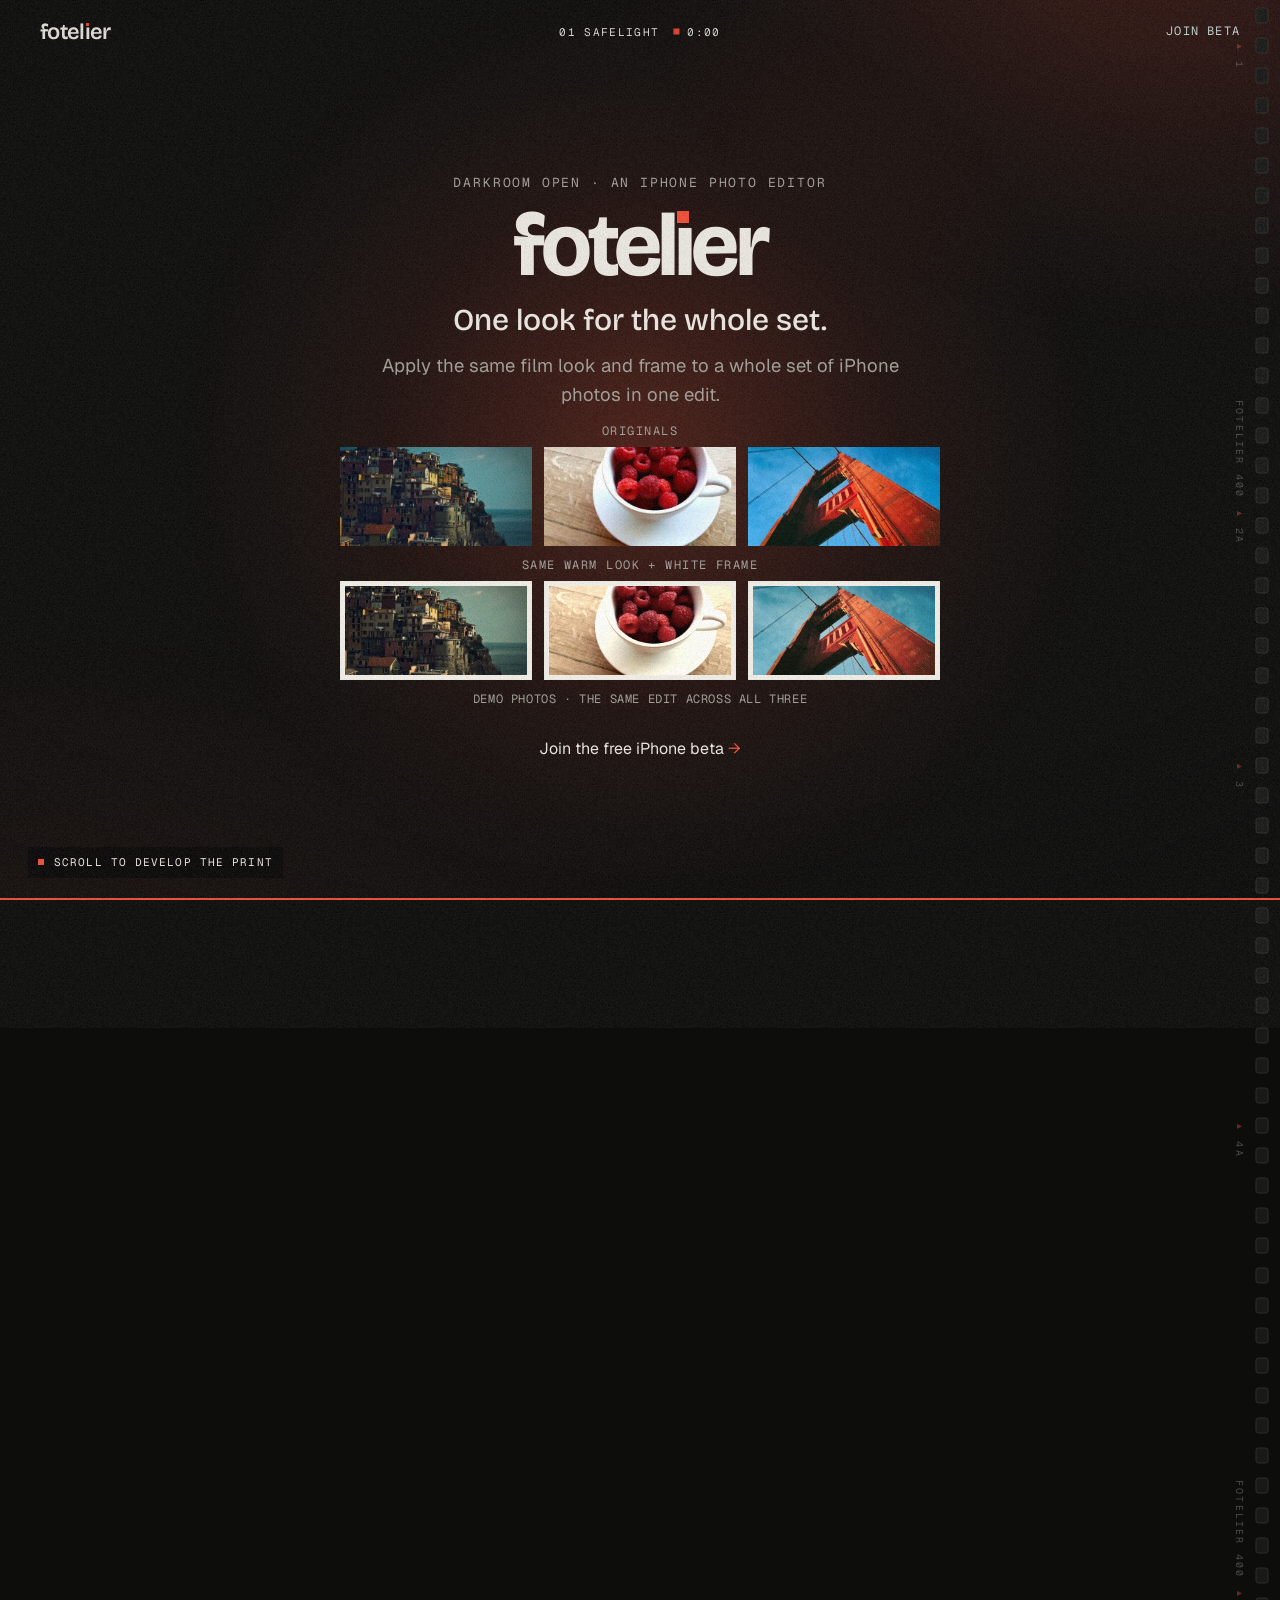
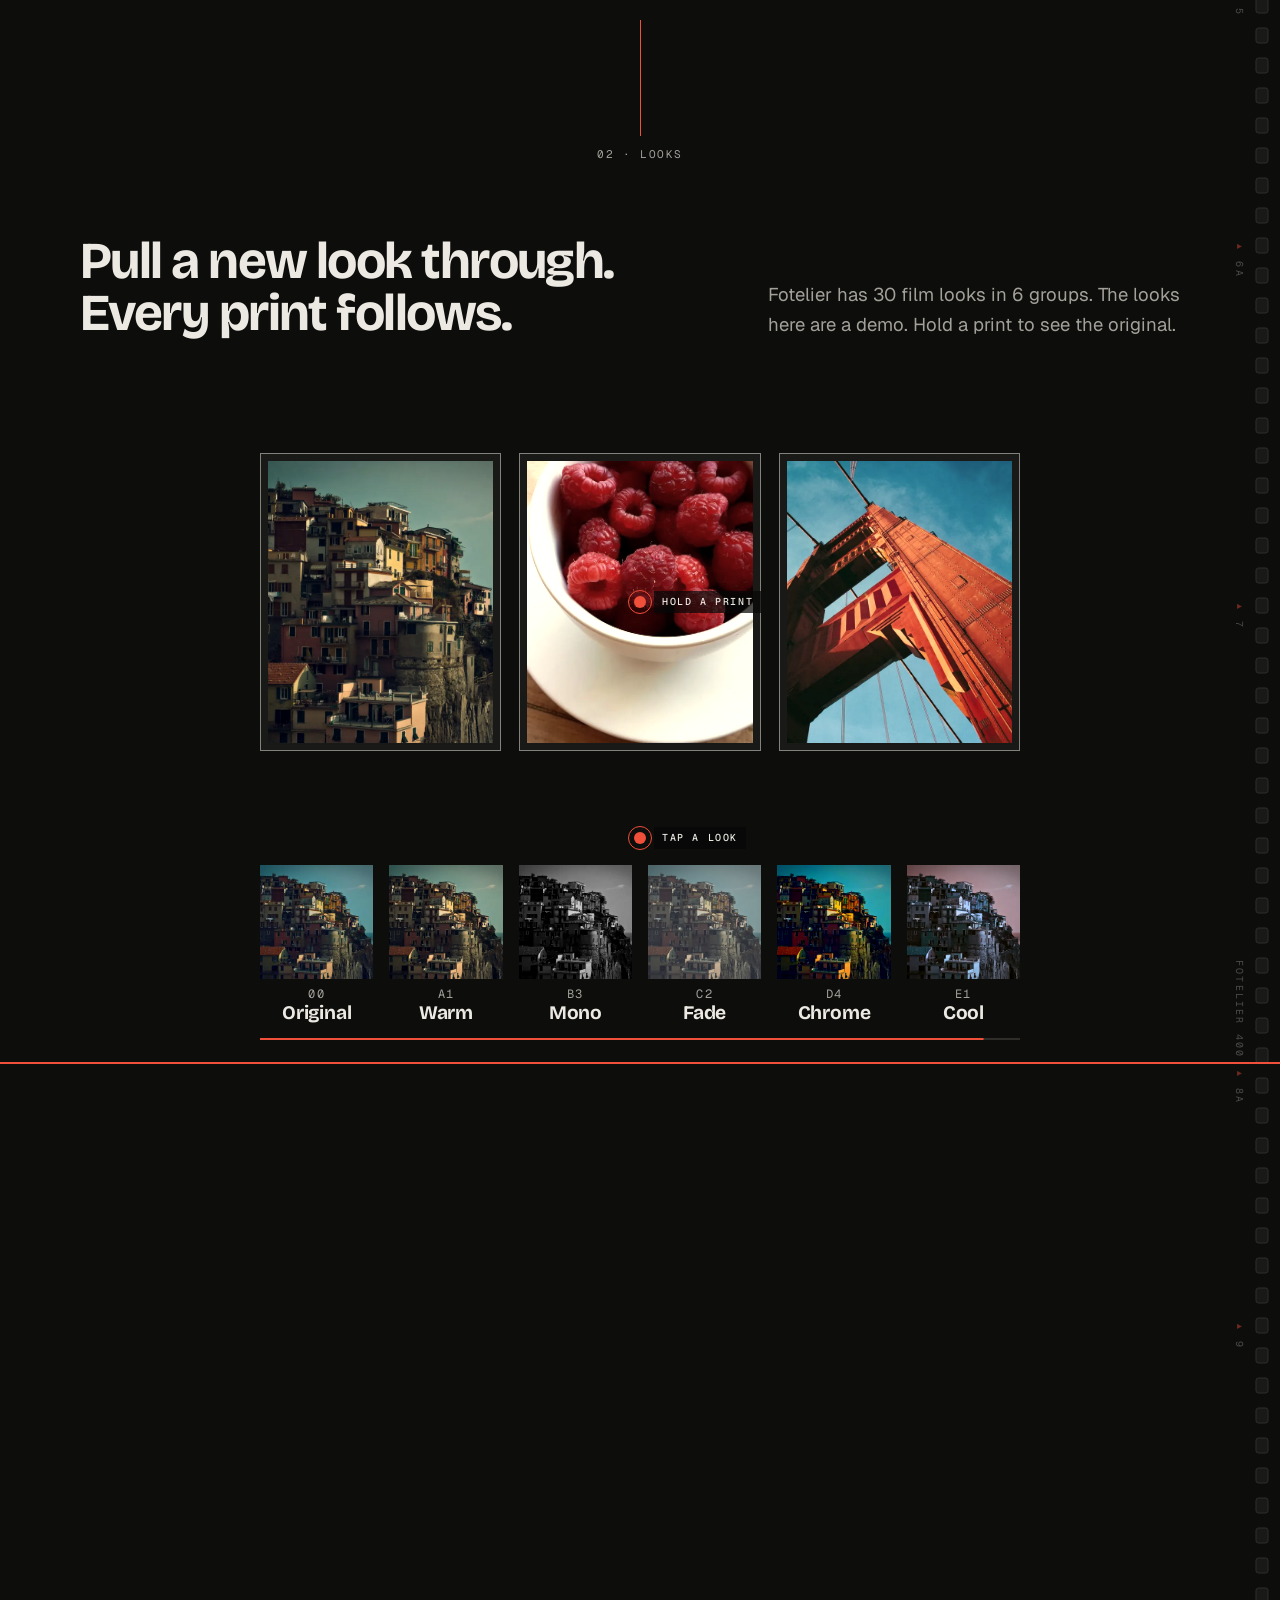
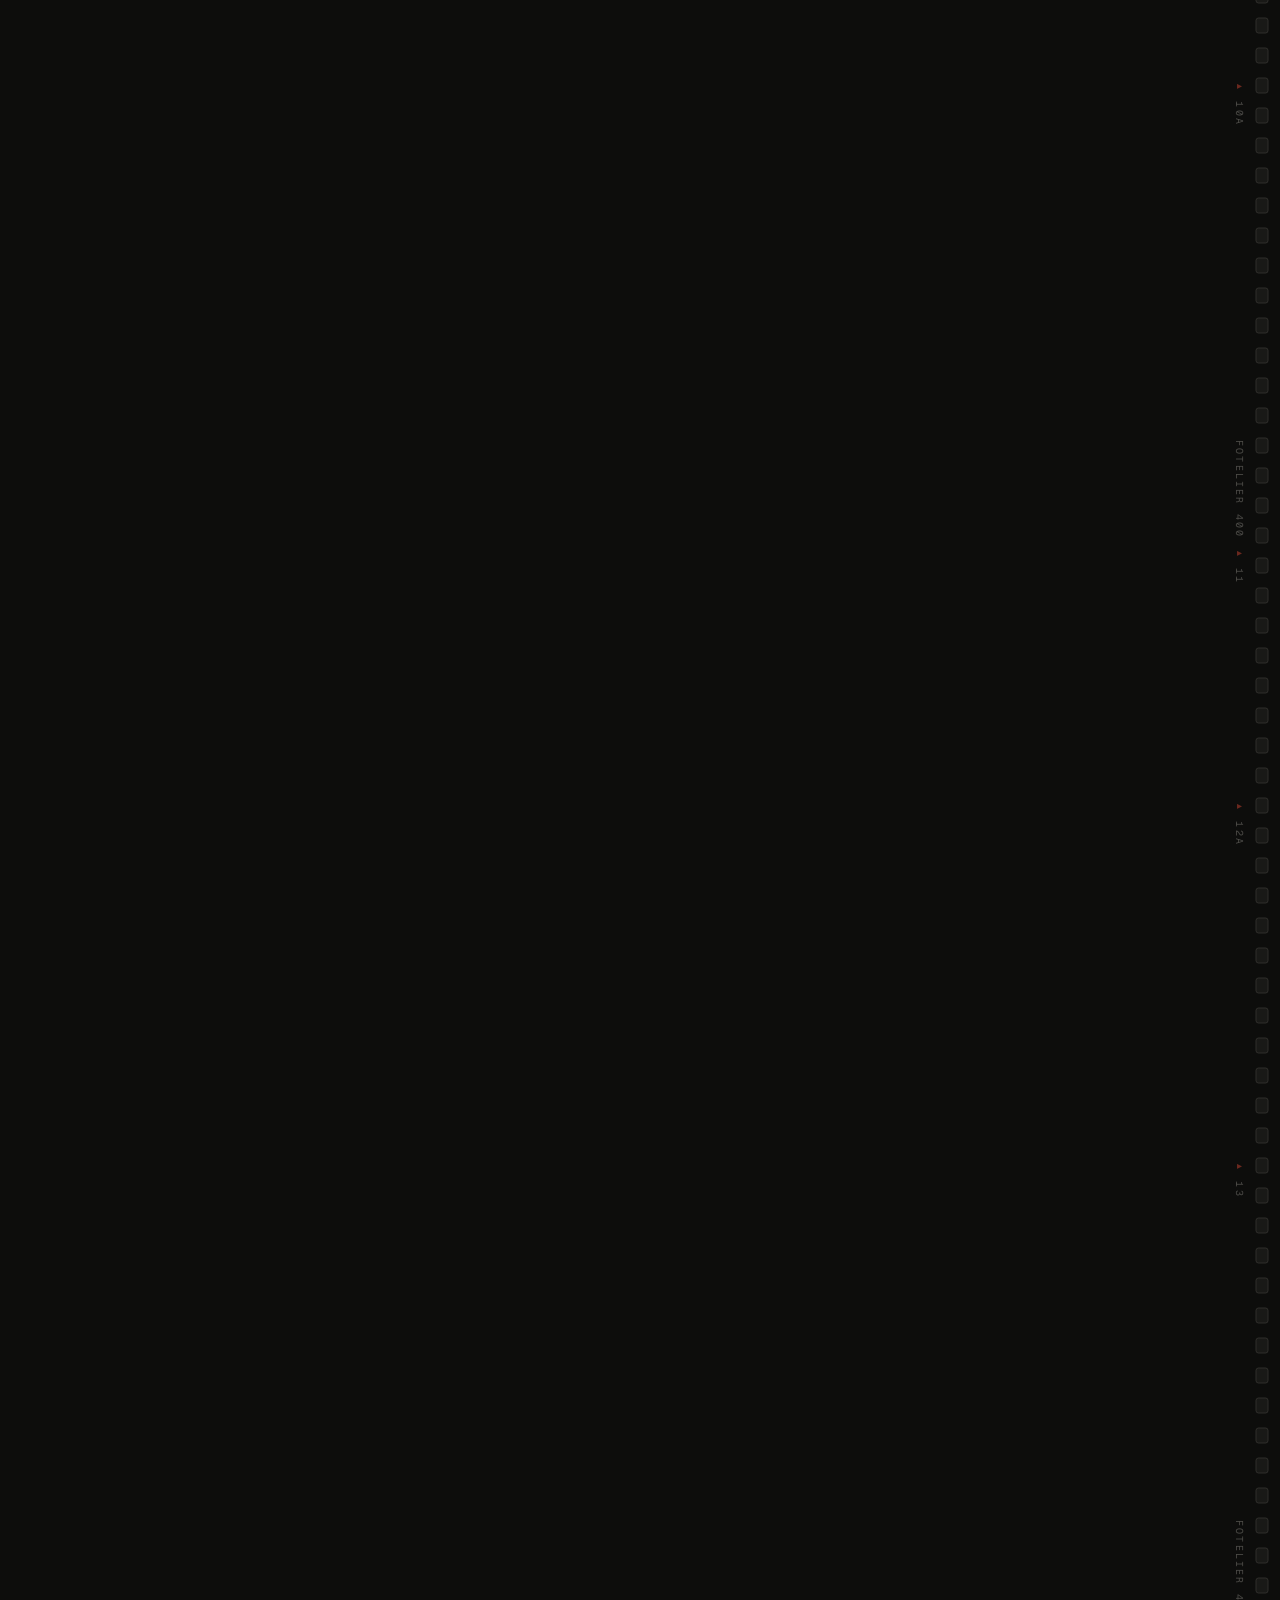
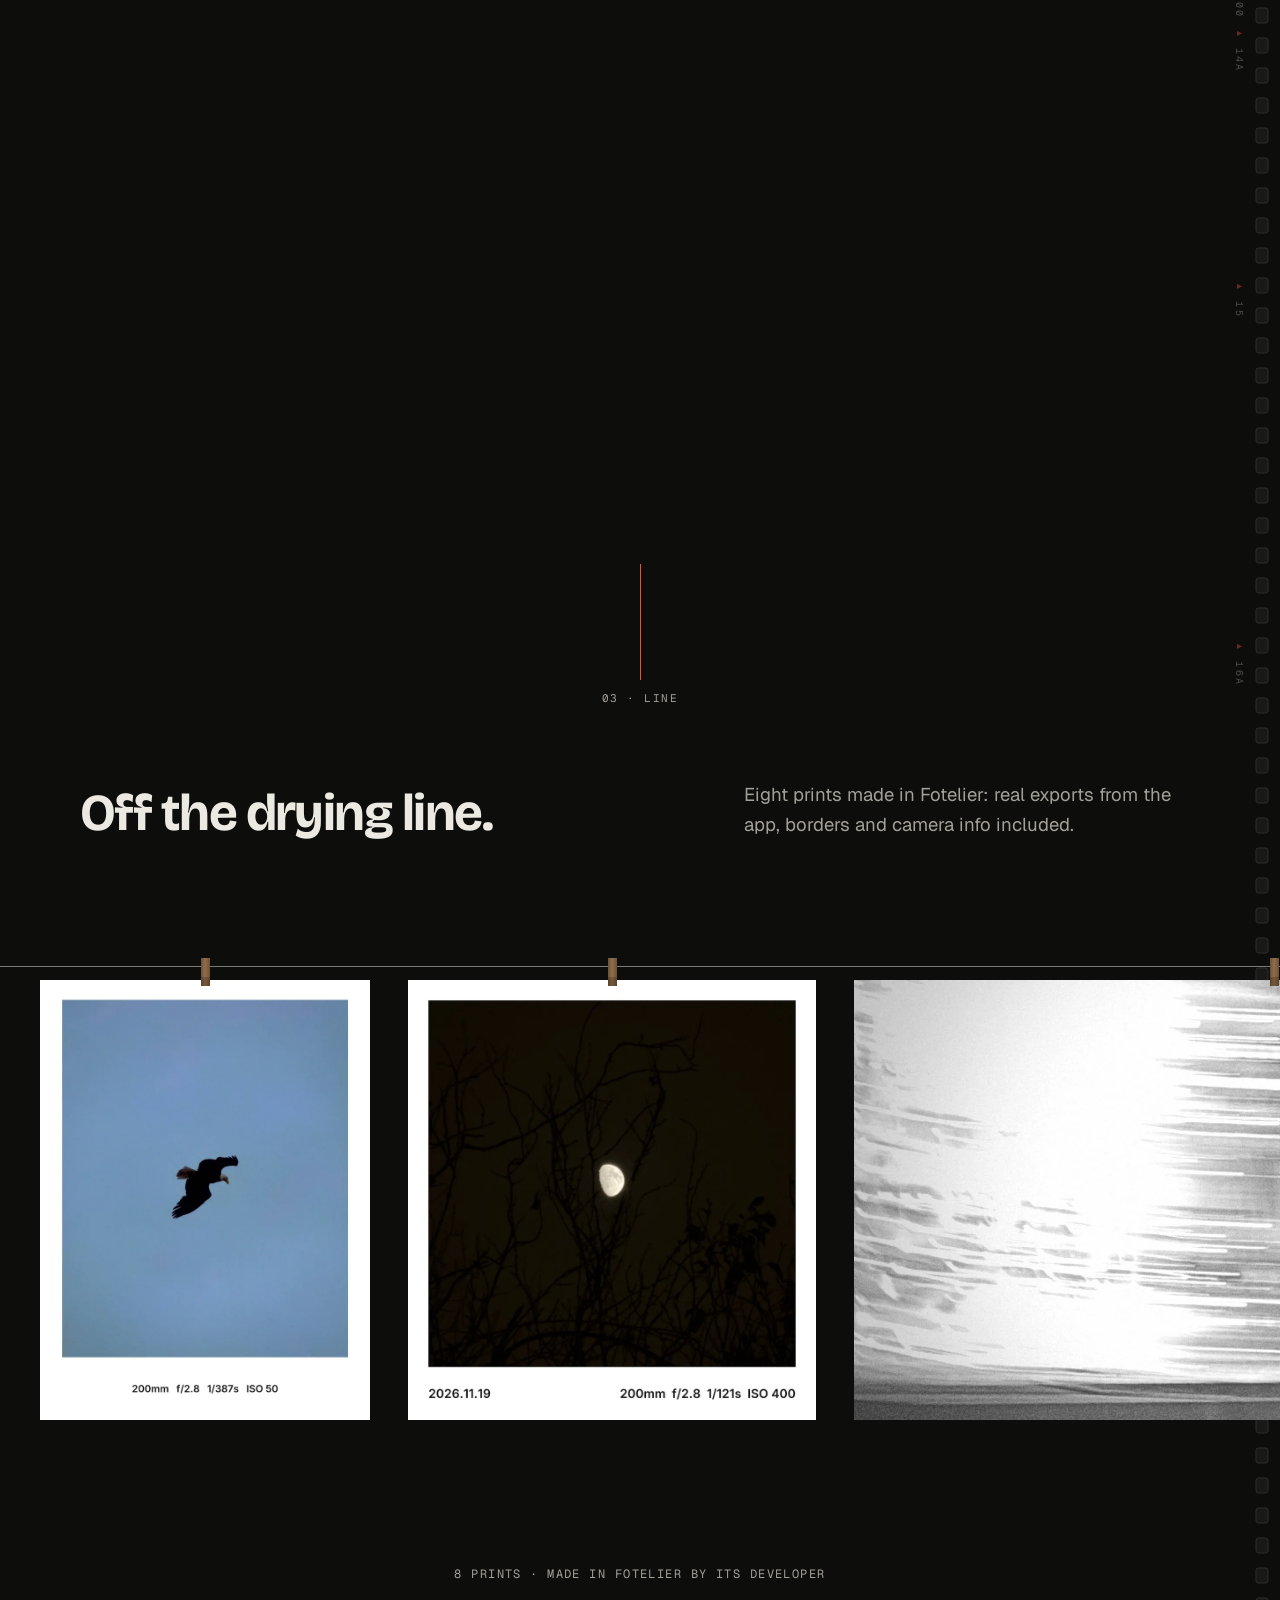
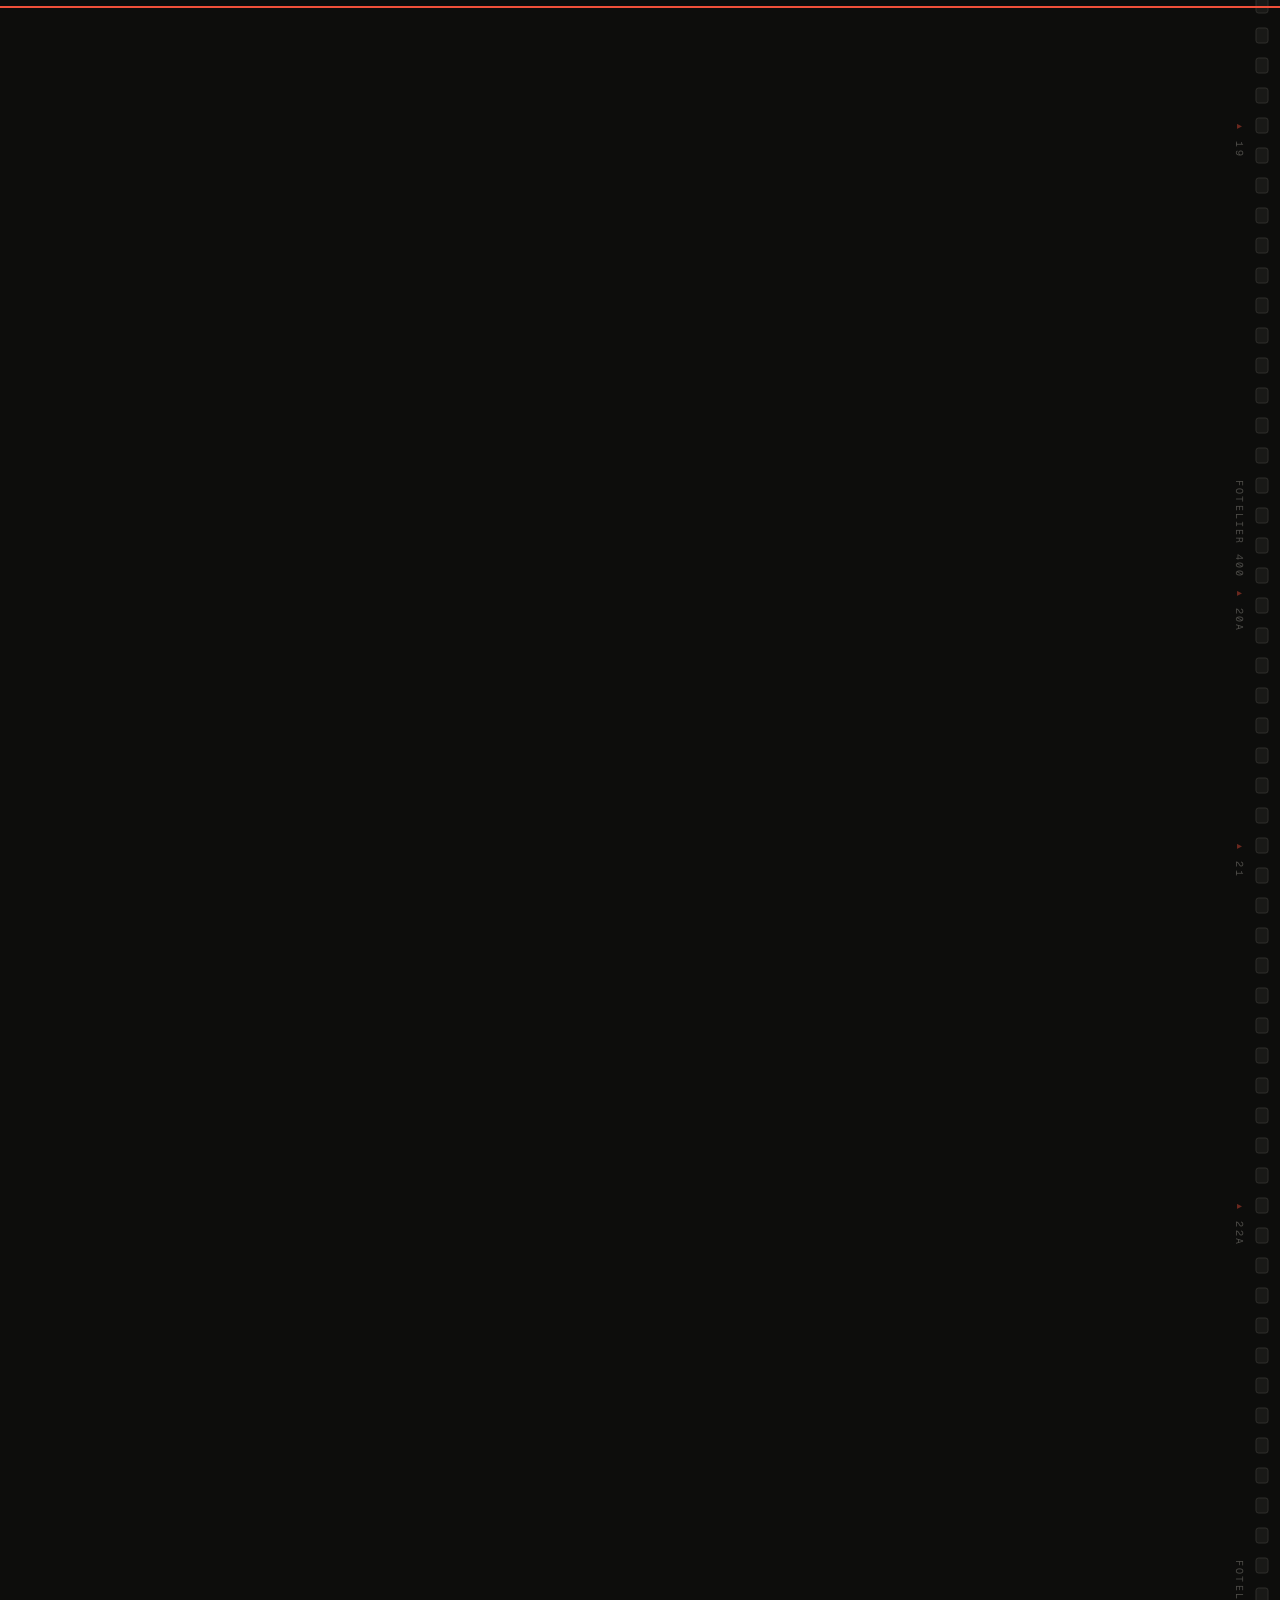
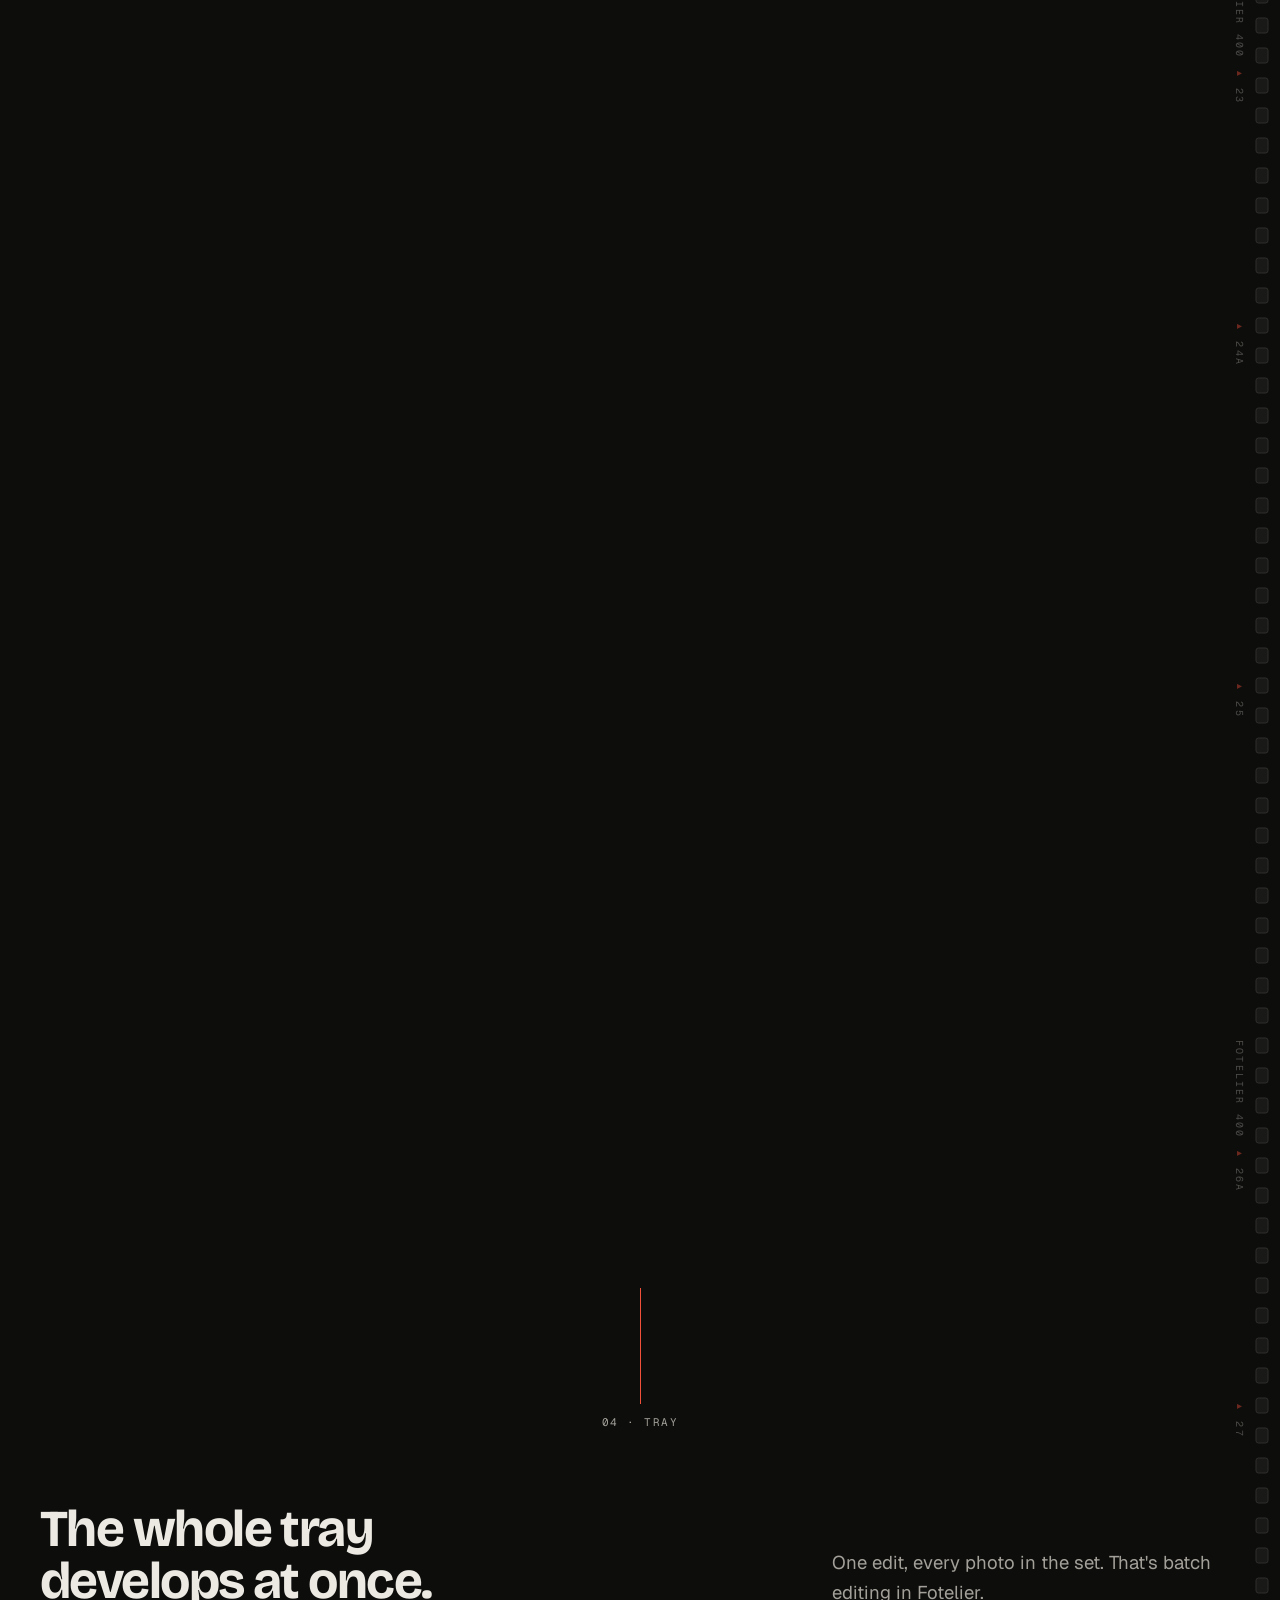
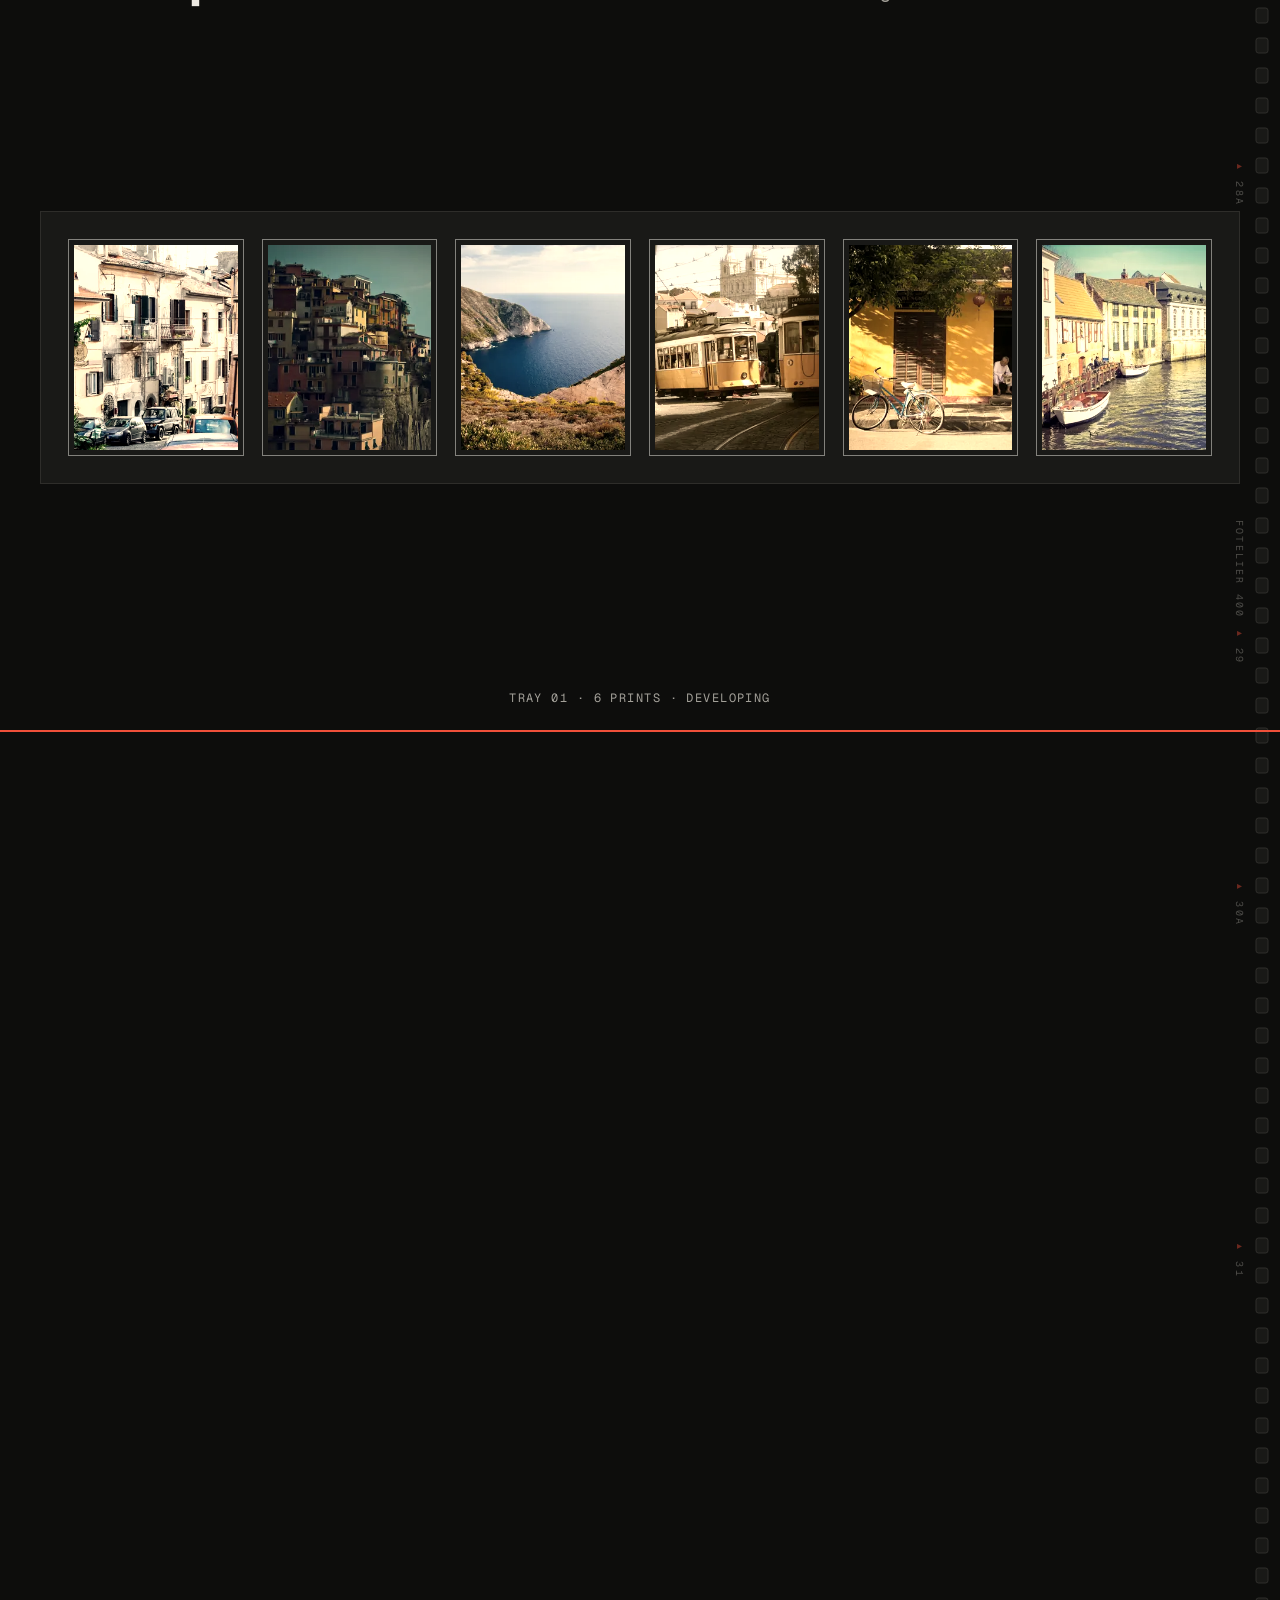
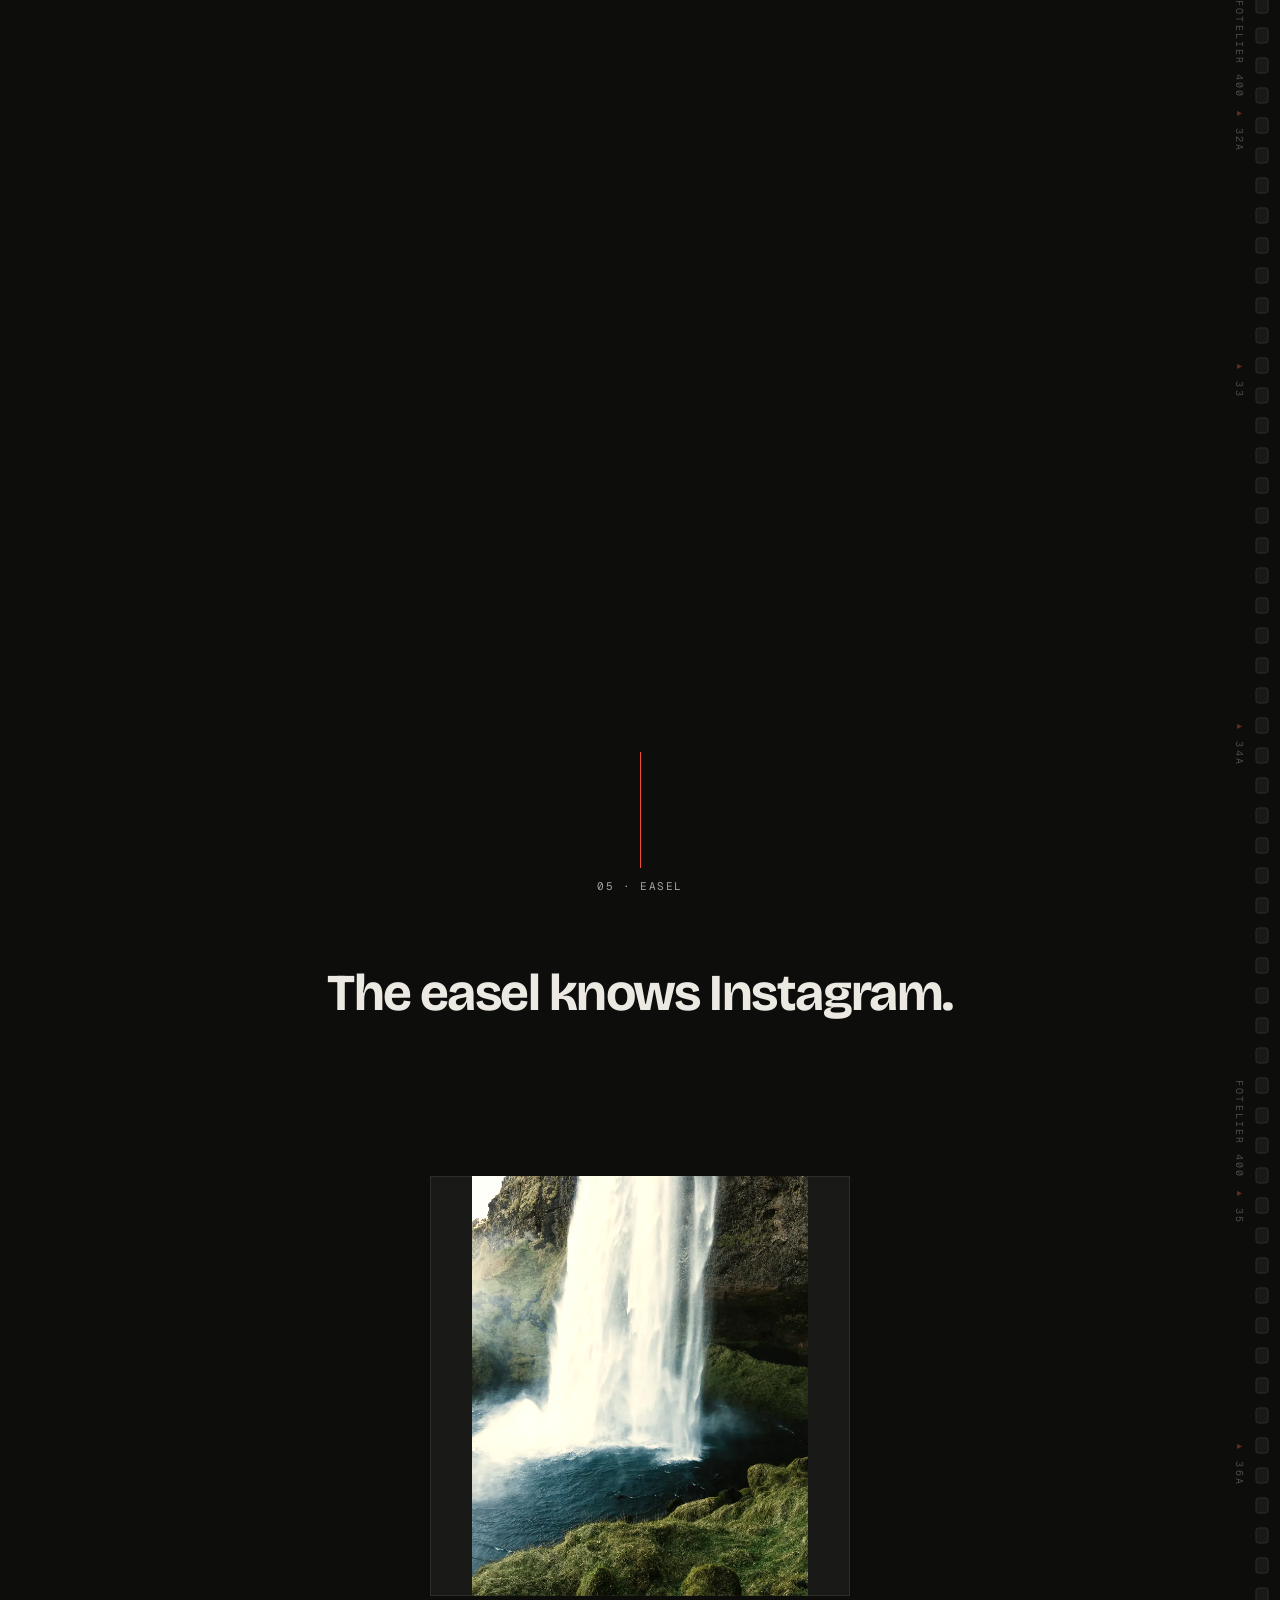
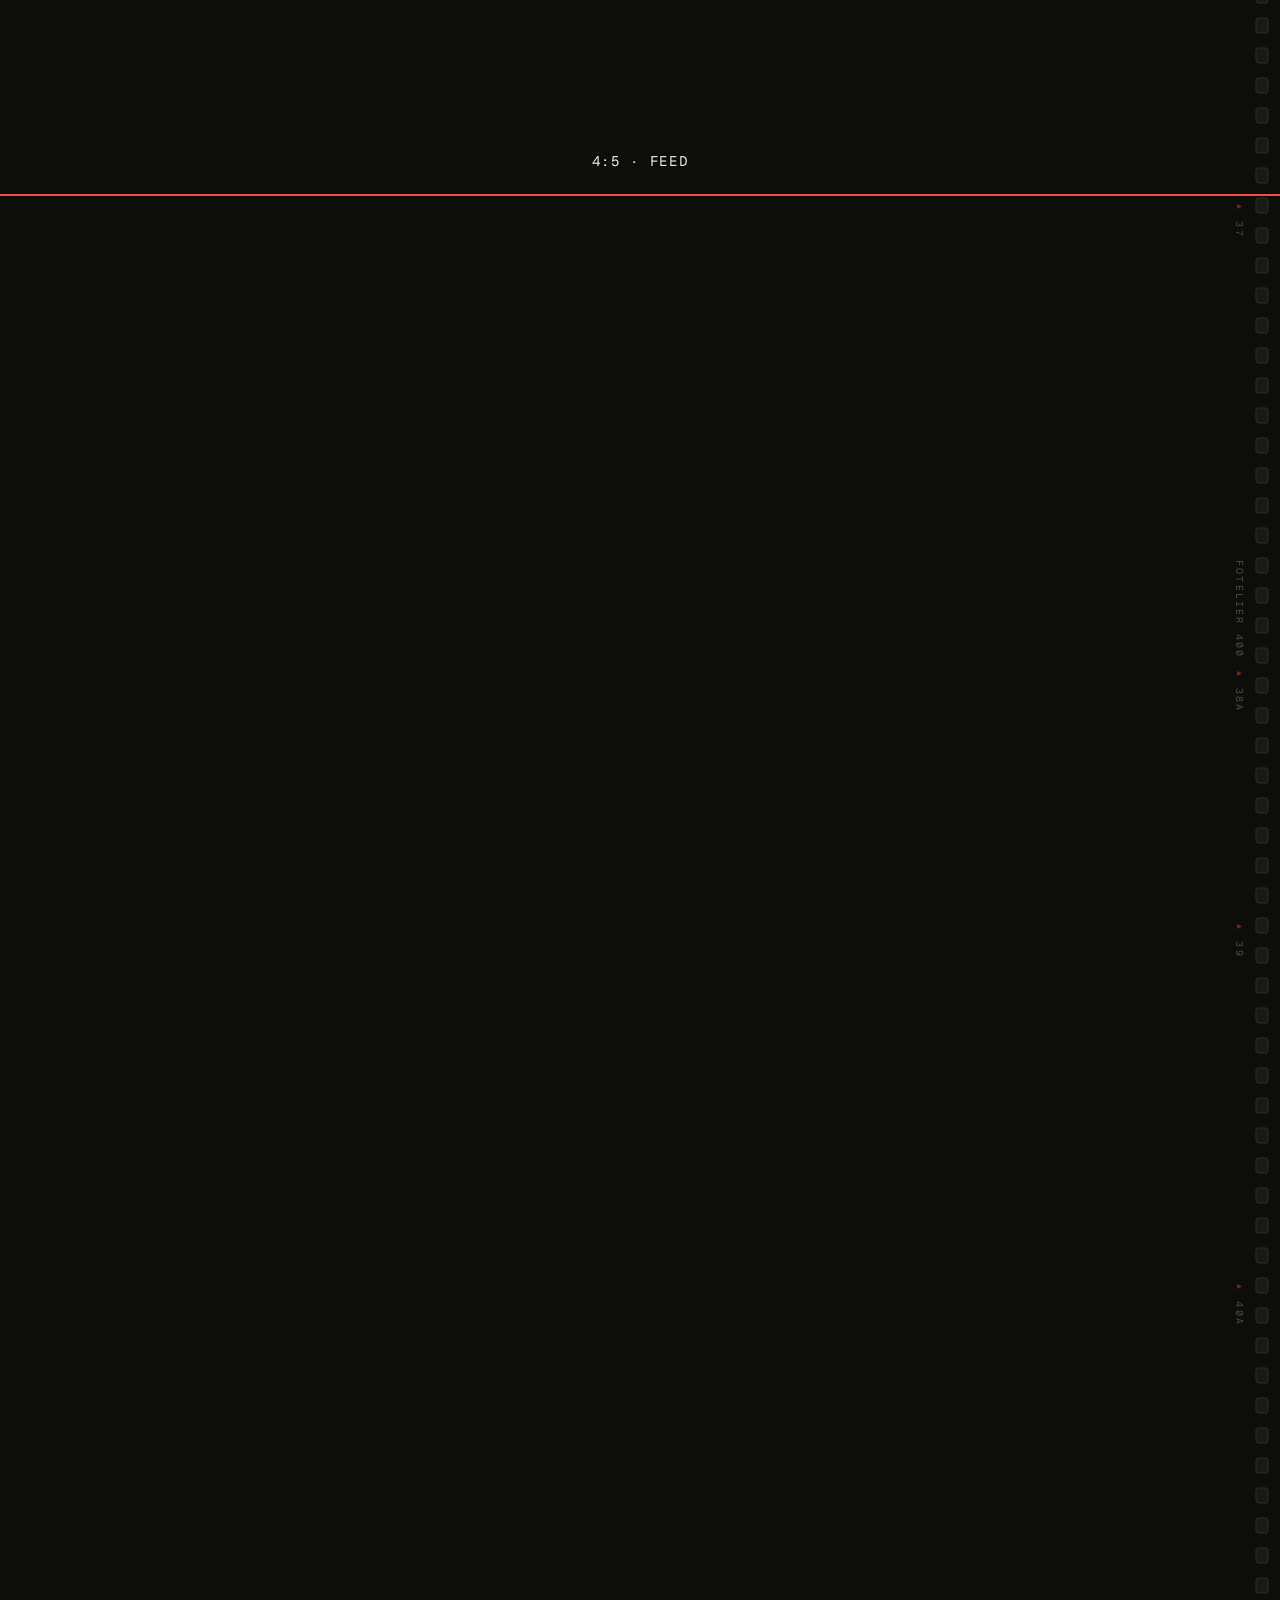
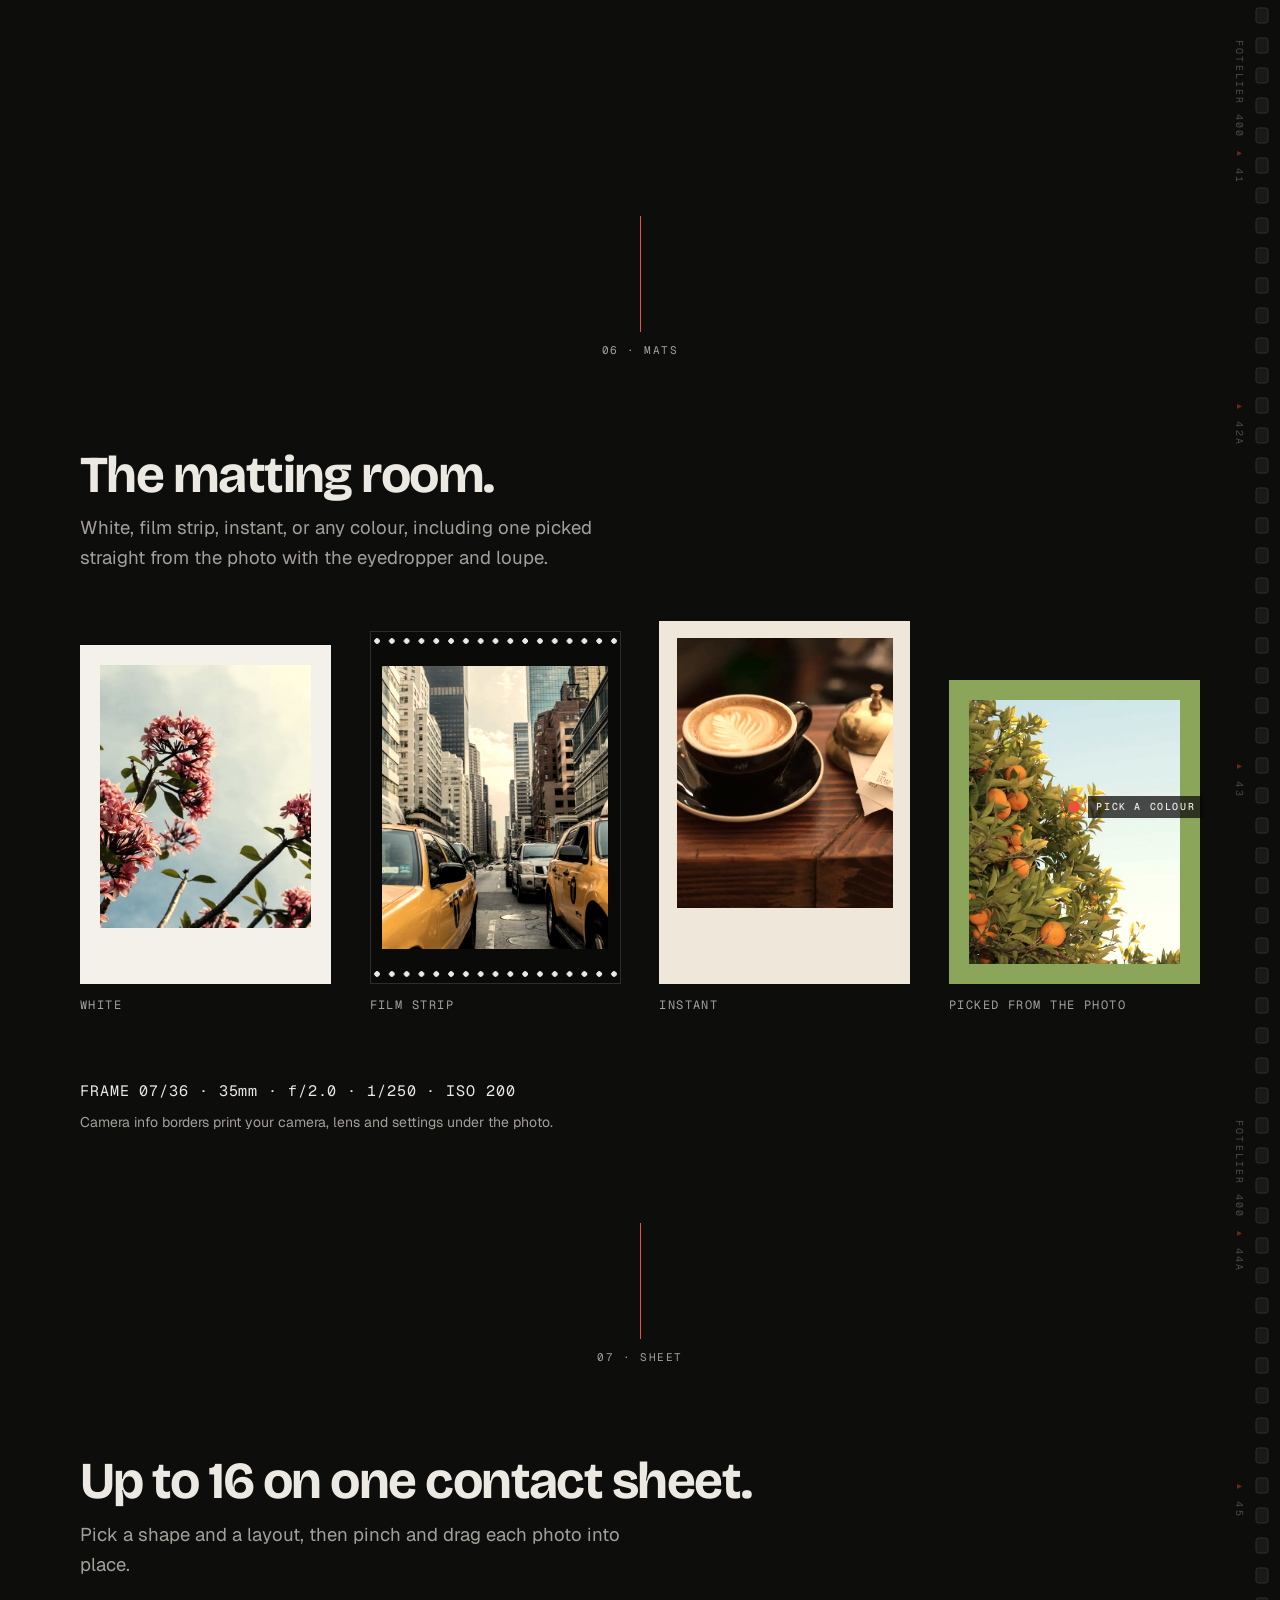
==== commit 193749d1: "Explain the app immediately with three-photo demo and beta link" ====
--- a/index.html
+++ b/index.html
@@ -39,9 +39,11 @@
 <div class="stg">
 <div class="halo" aria-hidden="true"></div>
 <p class="mono lg">Darkroom open · an iPhone photo editor</p>
-<figure class="hprint"><img src="/assets/img/made/02-moon-branches.webp" width="926" height="1000" alt="Half moon behind bare branches at night, a print made in Fotelier" fetchpriority="high" decoding="async"></figure>
 <h1 class="wm"><span class="sr">fotelier</span><span aria-hidden="true">fotel<span class="wd">ı</span>er</span></h1>
 <p class="lede">One look for the whole set.</p>
+<p class="hero-explain">Apply the same film look and frame to a whole set of iPhone photos in one edit.</p>
+<figure class="hero-demo"><div class="hero-set"><p class="mono">Originals</p><div class="hero-photos"><div class="hero-mat"><img src="/assets/img/stock/397-s.webp" width="520" height="347" alt="Coastal hillside buildings, original" decoding="async"></div><div class="hero-mat"><img src="/assets/img/stock/429-s.webp" width="520" height="293" alt="Golden Gate Bridge, original" decoding="async"></div><div class="hero-mat"><img src="/assets/img/stock/503-s.webp" width="520" height="347" alt="Raspberries in a bowl, original" decoding="async"></div></div></div><div class="hero-set edited"><p class="mono">Same Warm look + white frame</p><div class="hero-photos"><div class="hero-mat"><img src="/assets/img/stock/397-s.webp" width="520" height="347" alt="Coastal hillside buildings with the demo Warm look" decoding="async"></div><div class="hero-mat"><img src="/assets/img/stock/429-s.webp" width="520" height="293" alt="Golden Gate Bridge with the demo Warm look" decoding="async"></div><div class="hero-mat"><img src="/assets/img/stock/503-s.webp" width="520" height="347" alt="Raspberries in a bowl with the demo Warm look" decoding="async"></div></div></div><figcaption class="mono">Demo photos · the same edit across all three</figcaption></figure>
+<a class="vf hero-join" href="#invite">Join the free iPhone beta <span class="arr" aria-hidden="true">→</span></a>
 <p class="cue mono" aria-hidden="true">Scroll to develop ↓</p>
 </div>
 </section>
@@ -228,7 +230,7 @@
 
 <footer class="ft">
 <span><span aria-hidden="true">—— </span>fotelier <span aria-hidden="true">▸</span> © 2026 Jason Xian<span aria-hidden="true"> ——</span></span>
-<span class="credit">Demo photos are for illustration. Drying line and opening print: made in Fotelier.</span>
+<span class="credit">Demo photos are for illustration. Drying line: made in Fotelier.</span>
 <nav aria-label="Footer"><a href="/privacy/">Privacy</a><a href="/support/">Support</a><a href="mailto:support@fotelier.app">support@fotelier.app</a></nav>
 </footer>
 <p class="sr" id="status" aria-live="polite"></p>
--- a/assets/site.css
+++ b/assets/site.css
@@ -357,7 +357,7 @@
 @keyframes shut{from{transform:scaleX(0)}to{transform:scaleX(1)}}
 @keyframes rise{from{opacity:0;transform:translateY(40px)}to{opacity:1;transform:none}}
 @keyframes type{from{clip-path:inset(0 100% 0 0)}to{clip-path:inset(0)}}
-@keyframes develop{from{opacity:0;filter:brightness(1.7) contrast(.5) sepia(.5)}to{opacity:1;filter:brightness(1) contrast(1) sepia(0)}}
+@keyframes develop{from{opacity:1;filter:brightness(1.7) contrast(.5) sepia(.5)}to{opacity:1;filter:brightness(1) contrast(1) sepia(0)}}
 @keyframes grow{from{transform:scaleY(0)}to{transform:scaleY(1)}}
 @keyframes fillY{from{transform:scaleY(0)}to{transform:scaleY(1)}}
 @keyframes ride{from{transform:translateY(0)}to{transform:translateY(100%)}}
@@ -440,7 +440,7 @@
 .fb .s4 .easel .ph{transition:clip-path .25s}.fb .s4 .crl{transition:transform .25s}
 .fb .line{overflow:visible;scroll-snap-type:none;width:max-content;background-attachment:scroll;--ph:min(440px,100cqh - 70px);transform:translateX(calc((-100% + 100vw) * var(--p,0)))}
 .fb .scn>.stg::after{content:"";position:absolute;left:0;right:0;bottom:0;height:2px;background:var(--ac);transform-origin:left;transform:scaleX(var(--p,0))}
-.fb .s1 .hprint img{opacity:min(var(--p,1) / .75, 1)}
+.fb .s1 .hprint img{opacity:1}
 .fb .s8 .door{transform:scaleX(min(var(--p,1) / .55, 1))}
 /* Entry fallback (.io): JS adds .in when an element comes into view */
 .io .rv,.io .fl{transition:opacity .7s,transform .7s}
@@ -459,3 +459,20 @@
 .waitlist-status{min-height:3.2em;margin:12px 0 0;font-size:16px}
 .waitlist-status[data-error]{color:var(--ac)}
 @media(max-width:600px){.waitlist-row{flex-direction:column;align-items:stretch;gap:8px}.waitlist button{align-self:center}.waitlist input[type=email]{width:100%;flex:auto}}
+
+/* First screen: readable copy and the same three photographs before and after. */
+.s1 .stg{gap:12px}
+.s1 .lg{margin:0}
+.s1 .wm{font-size:clamp(3.5rem,7vw,6rem)}
+.s1 .lede{margin:4px 0 0}
+.hero-explain{position:relative;max-width:48ch;margin:0;color:var(--t2)}
+.hero-demo{position:relative;width:min(100%,600px);margin:0;display:grid;gap:10px}
+.hero-set>p{margin:0 0 6px;font-size:12px}
+.hero-photos{display:grid;grid-template-columns:repeat(3,minmax(0,1fr));gap:12px}
+.hero-mat{height:clamp(60px,11svh,110px);overflow:hidden;box-shadow:inset 0 0 0 1px var(--key)}
+.hero-mat img{display:block;width:100%;height:100%;object-fit:cover}
+.hero-set.edited .hero-mat{padding:5px;background:#F4F1EA}
+.hero-set.edited img{filter:sepia(.42) grayscale(0) saturate(1.18) contrast(1.04) brightness(1.01) hue-rotate(-4deg)}
+.hero-demo figcaption{font-size:12px;letter-spacing:.05em}
+.hero-join{position:relative;font-size:16px}
+.s1 .cue{display:none}
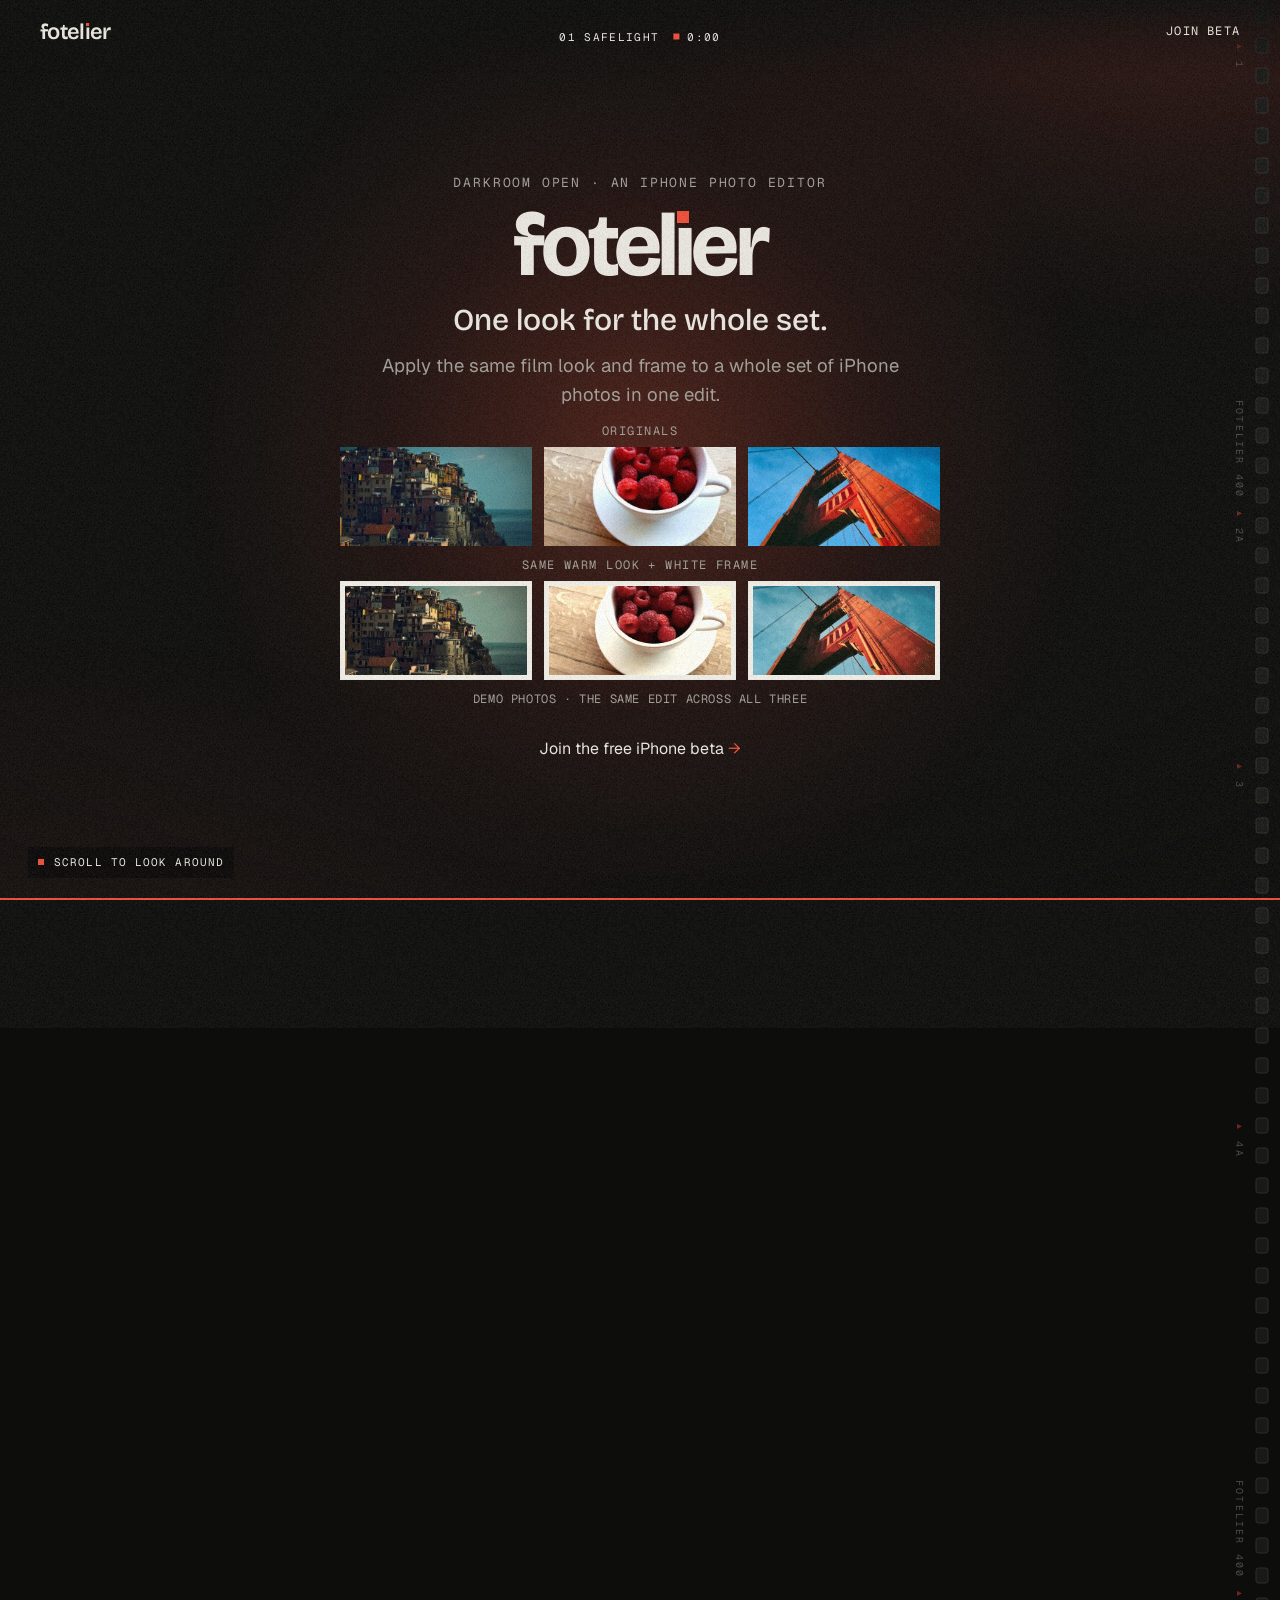
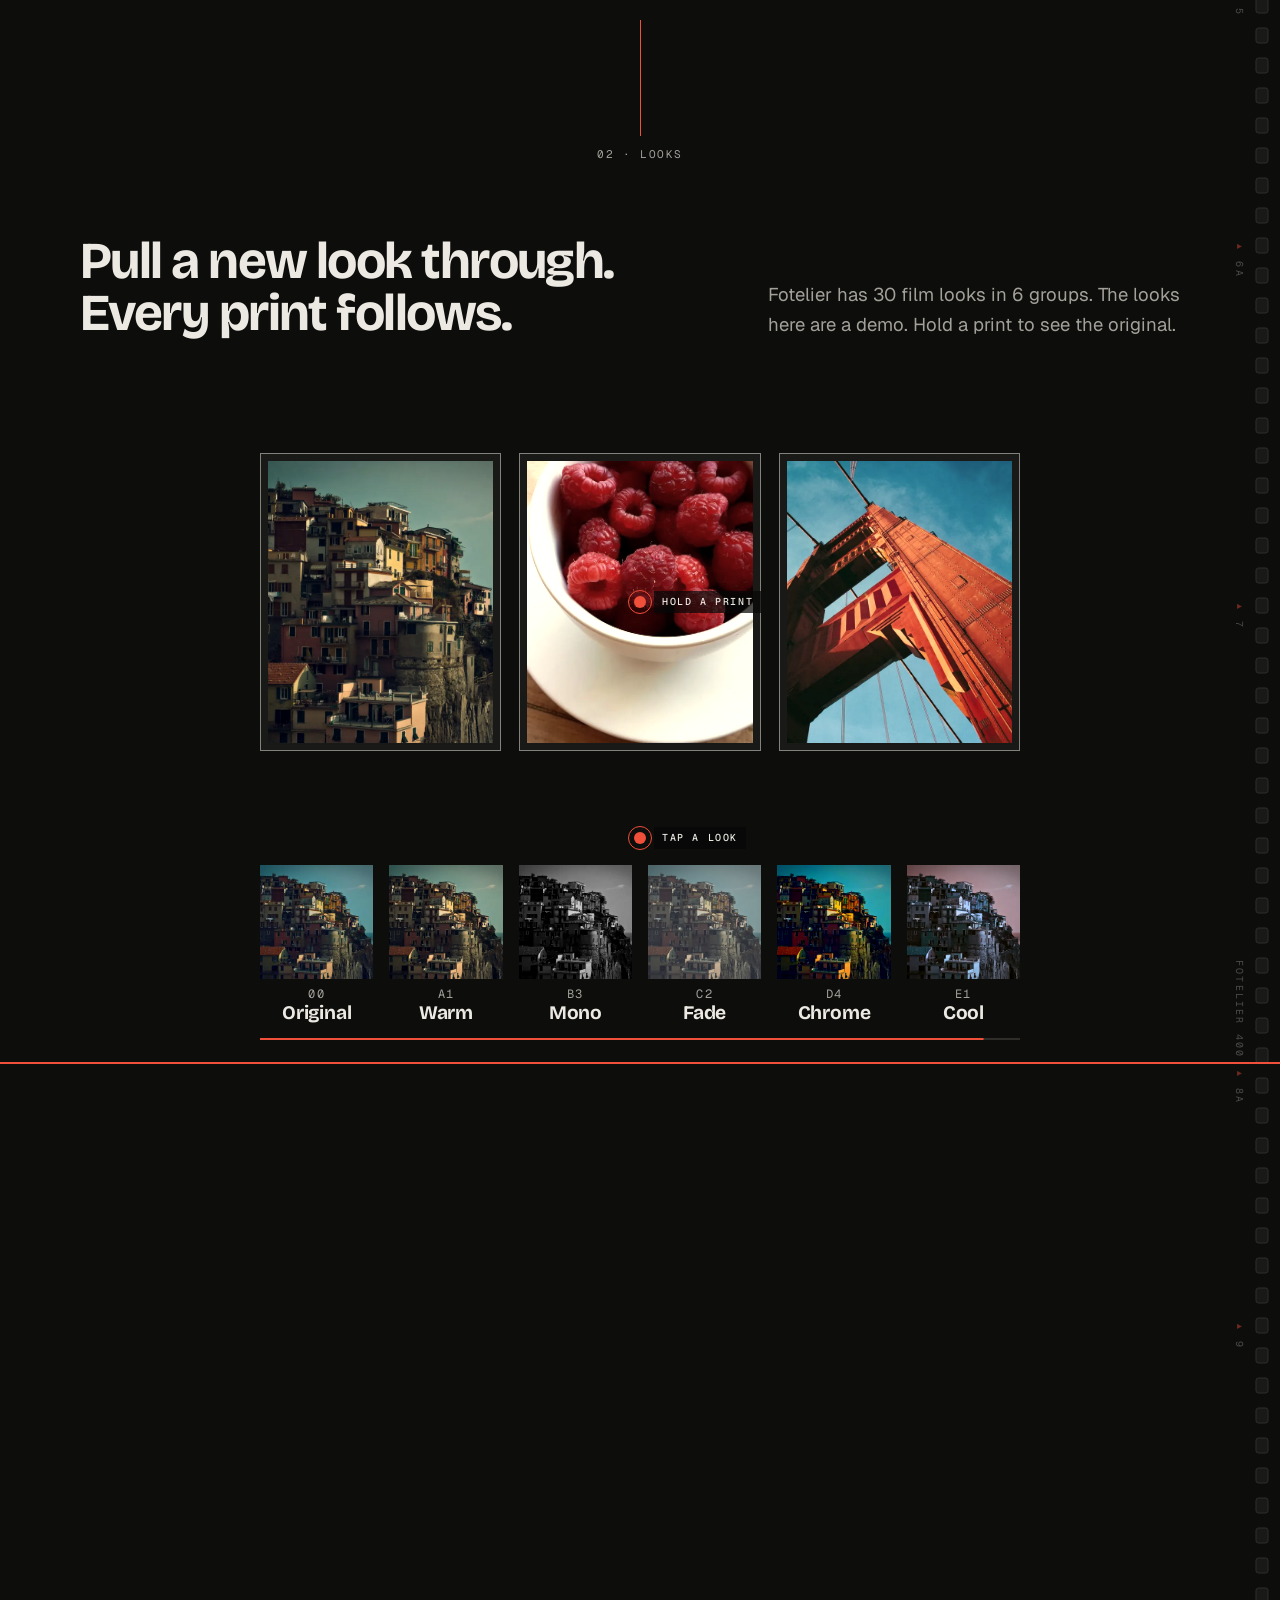
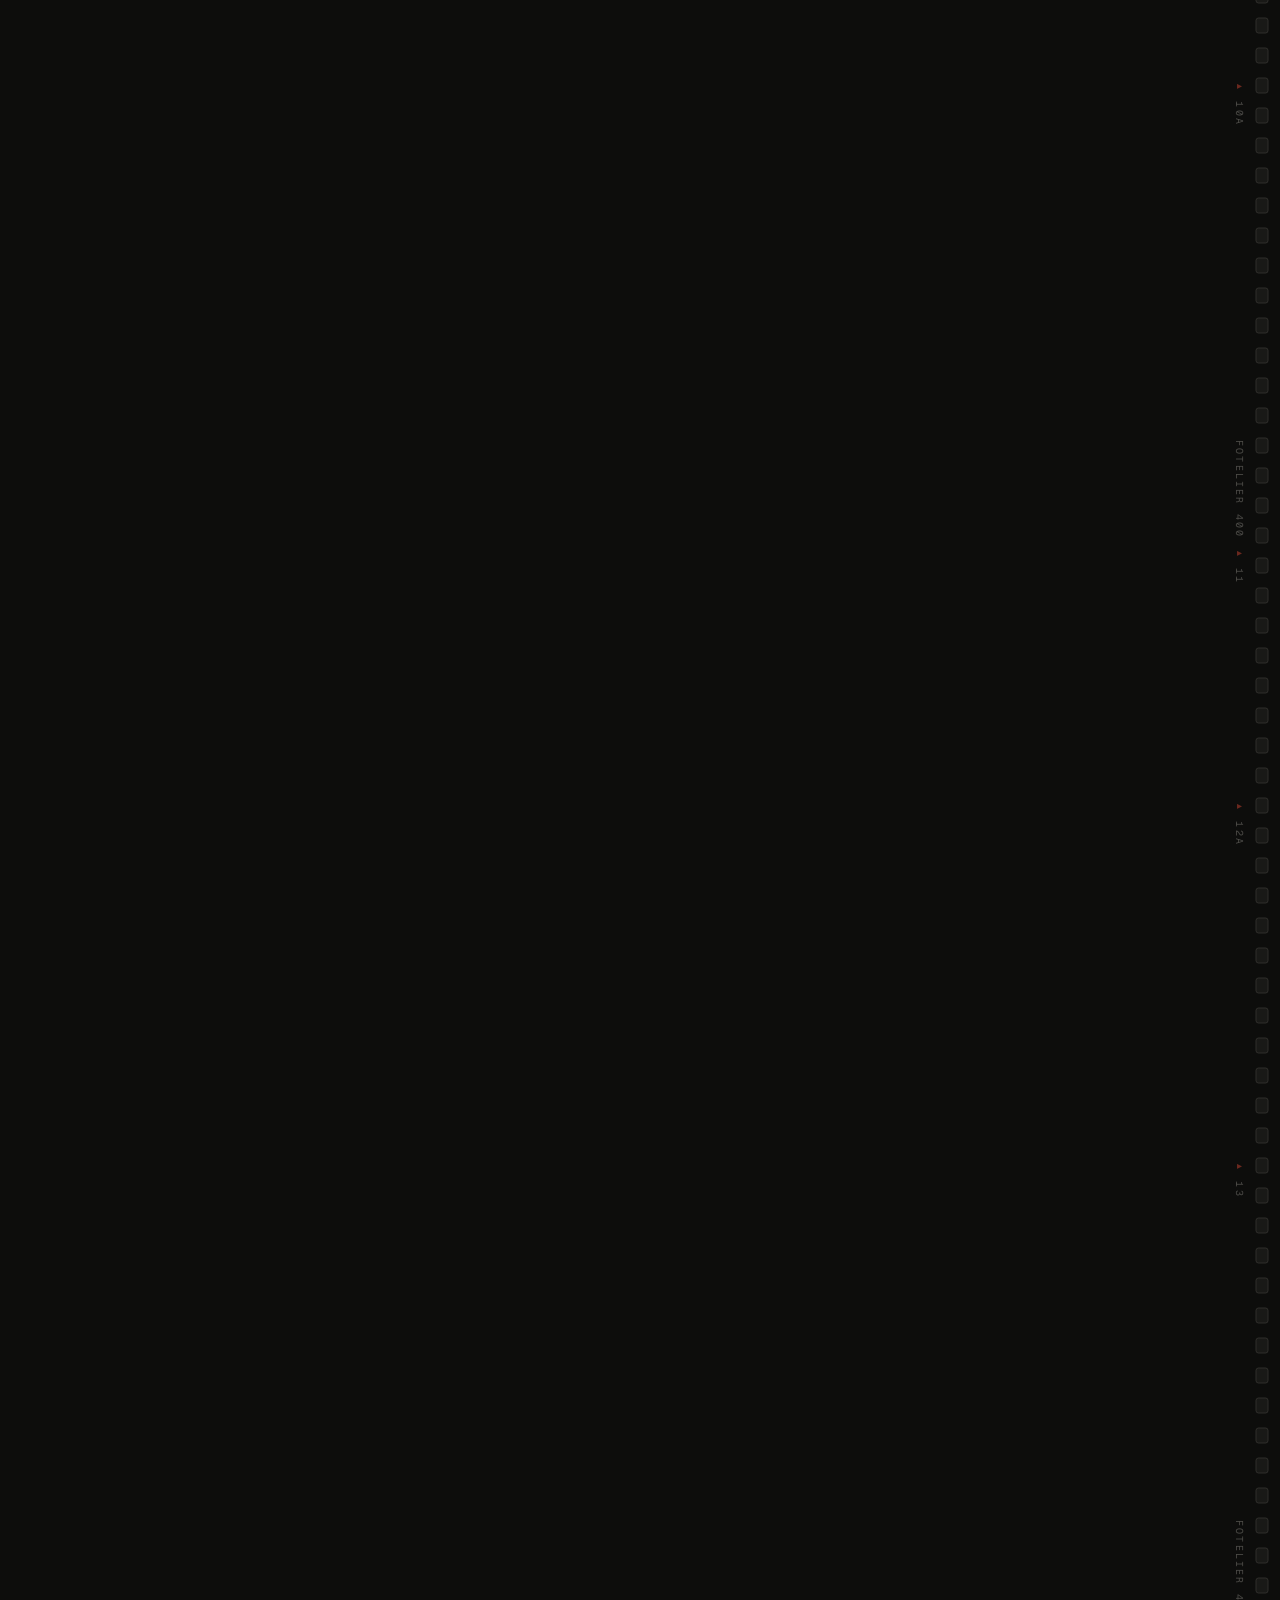
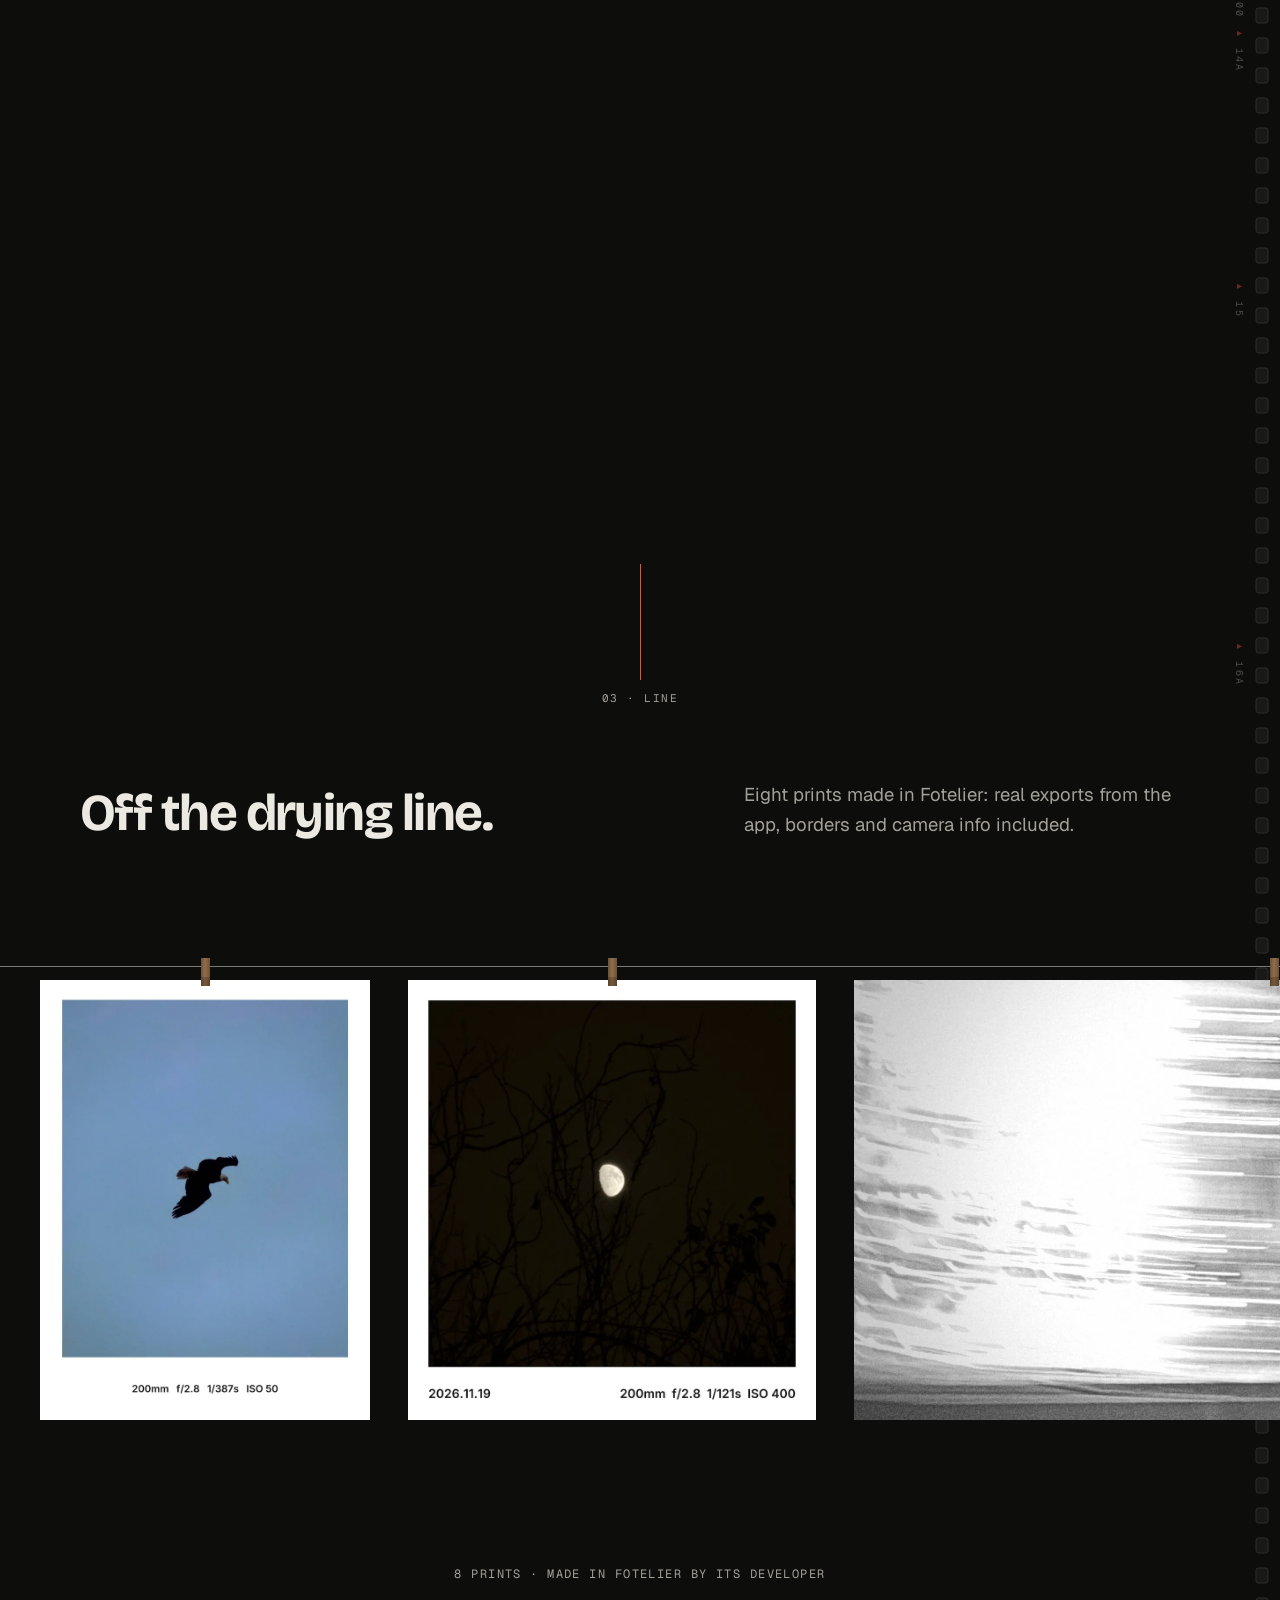
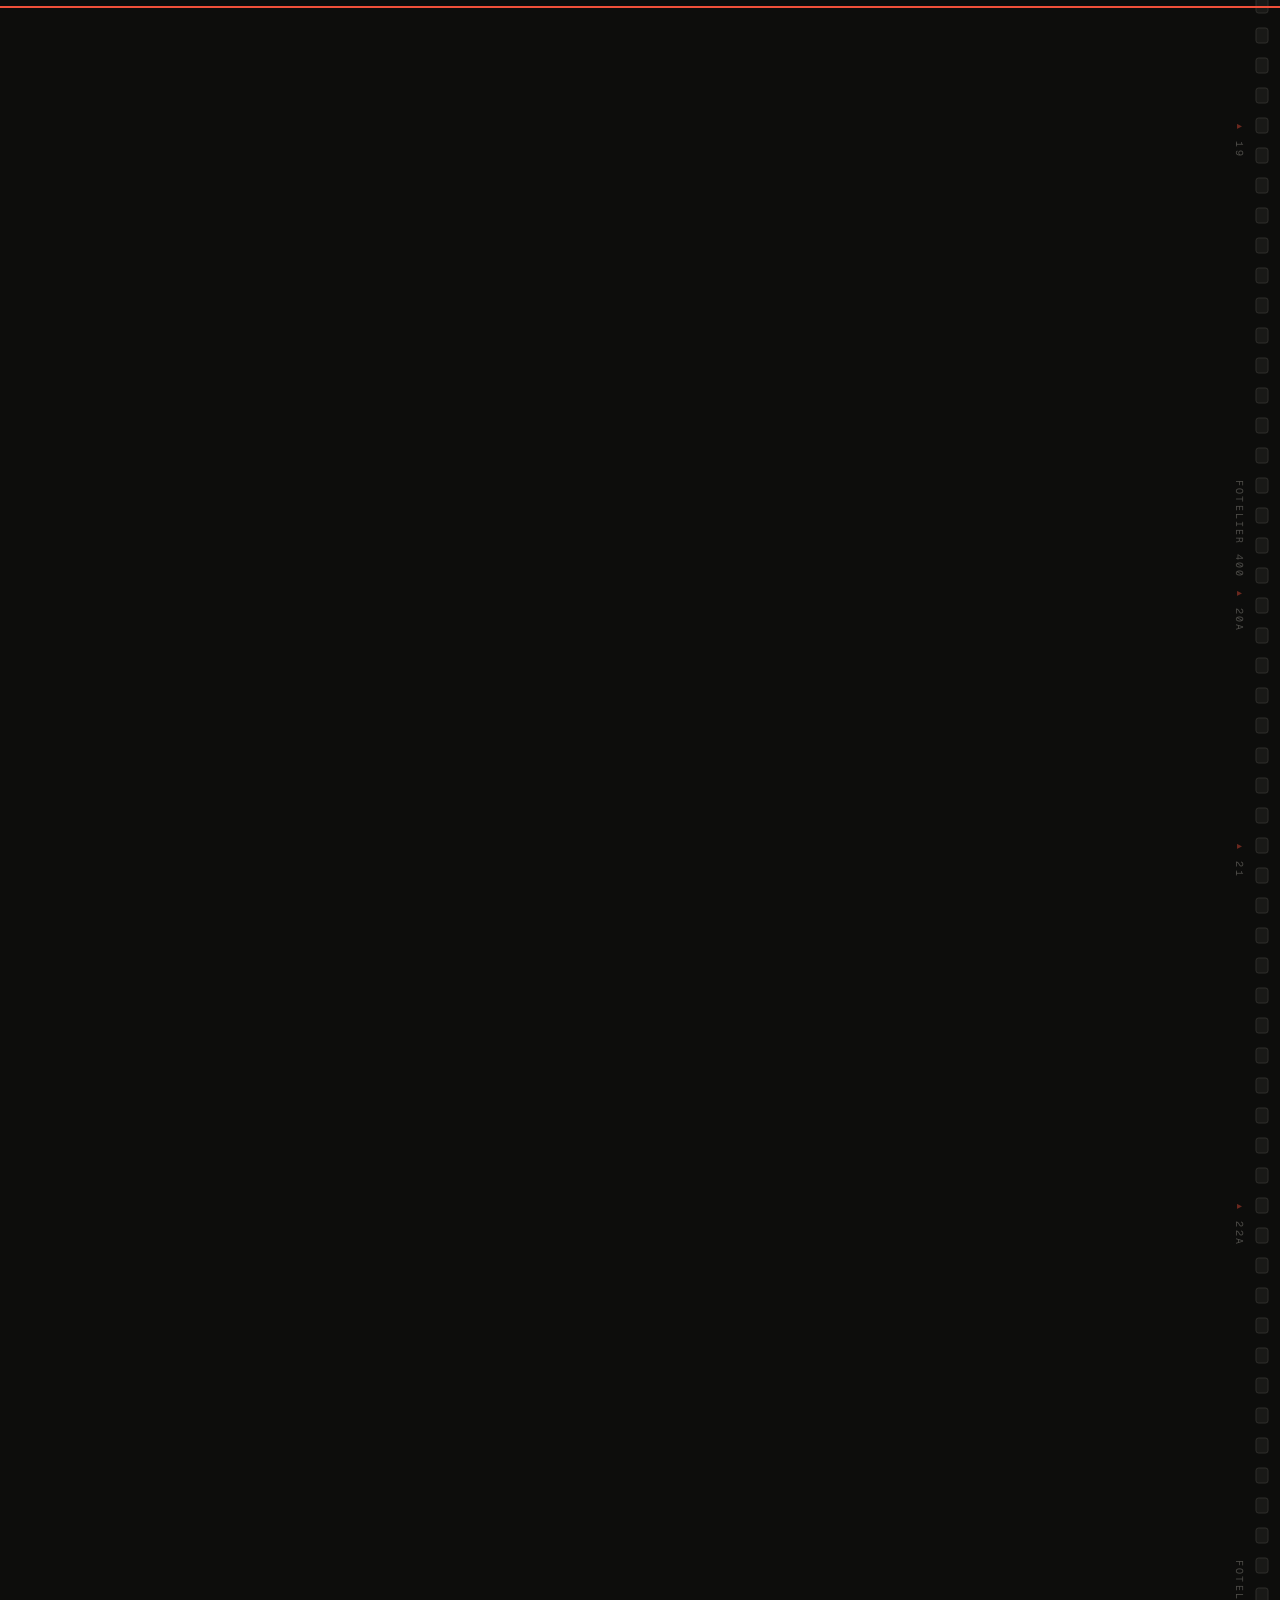
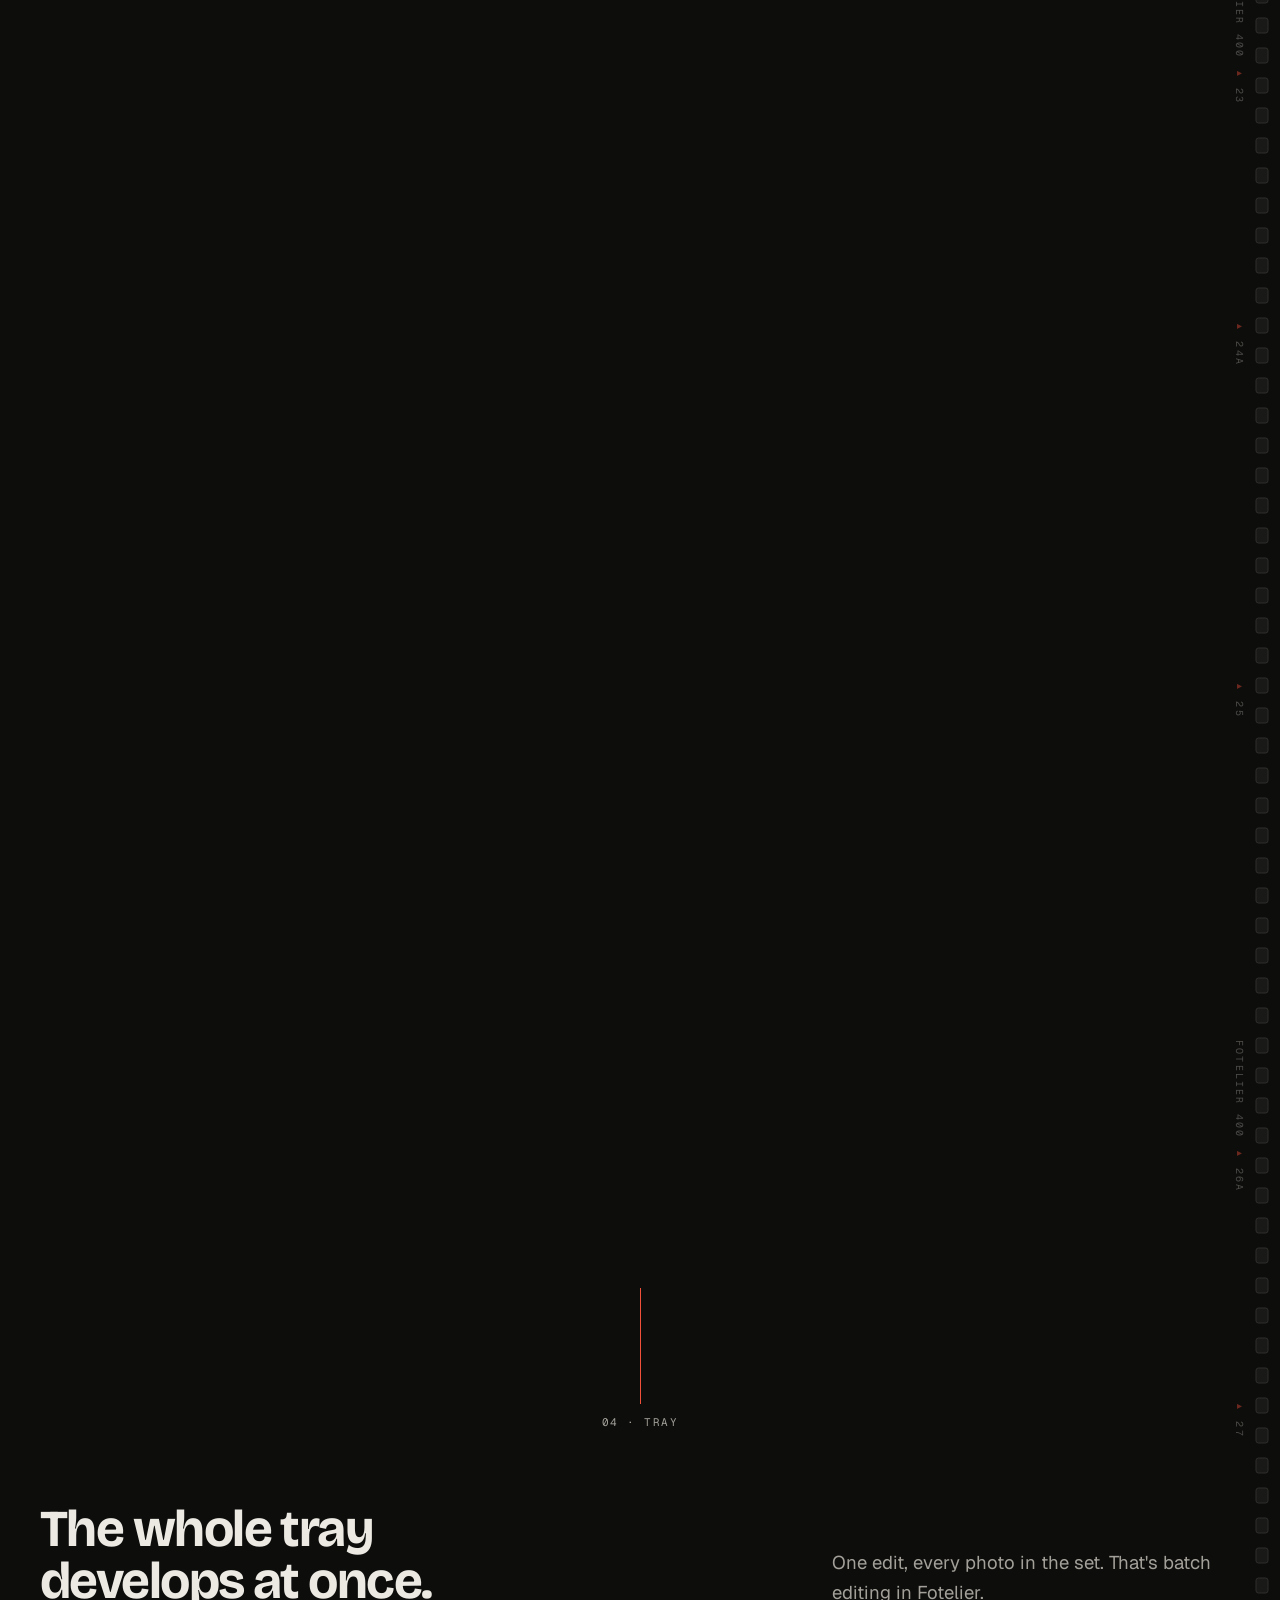
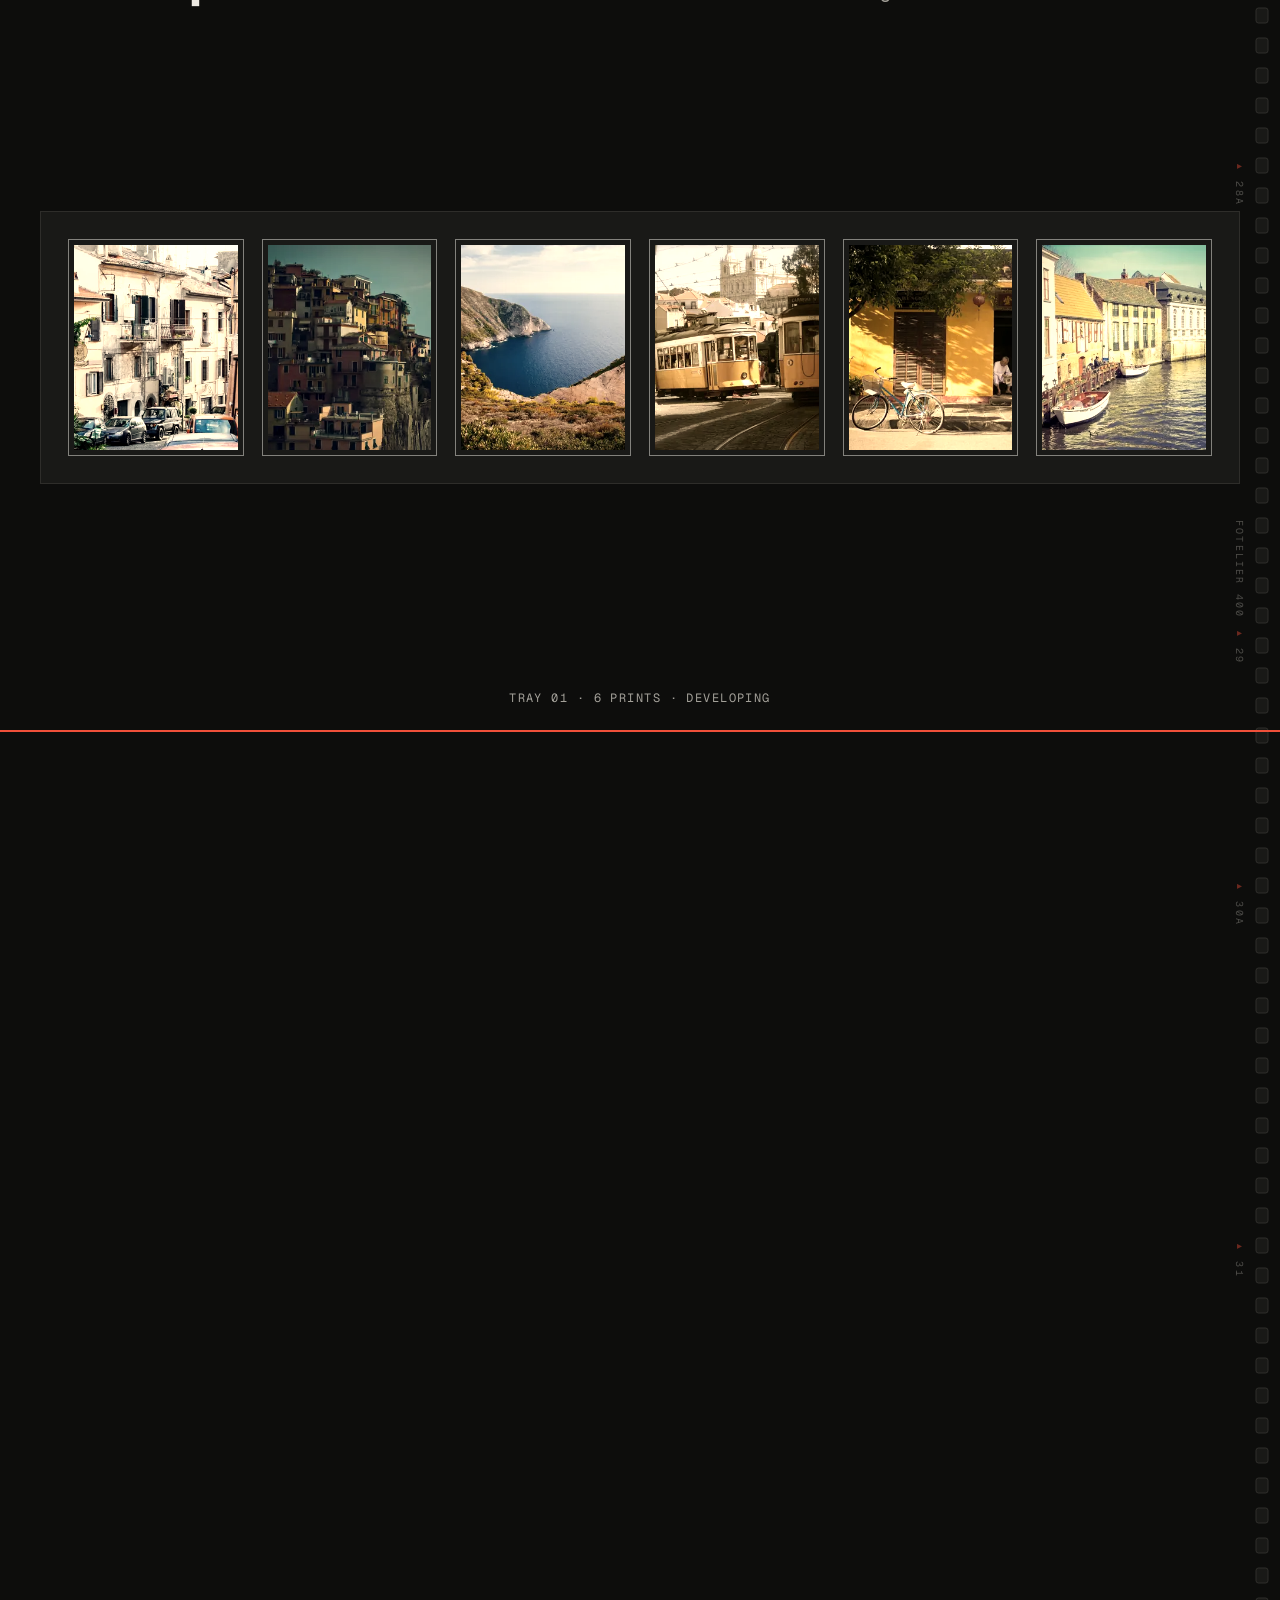
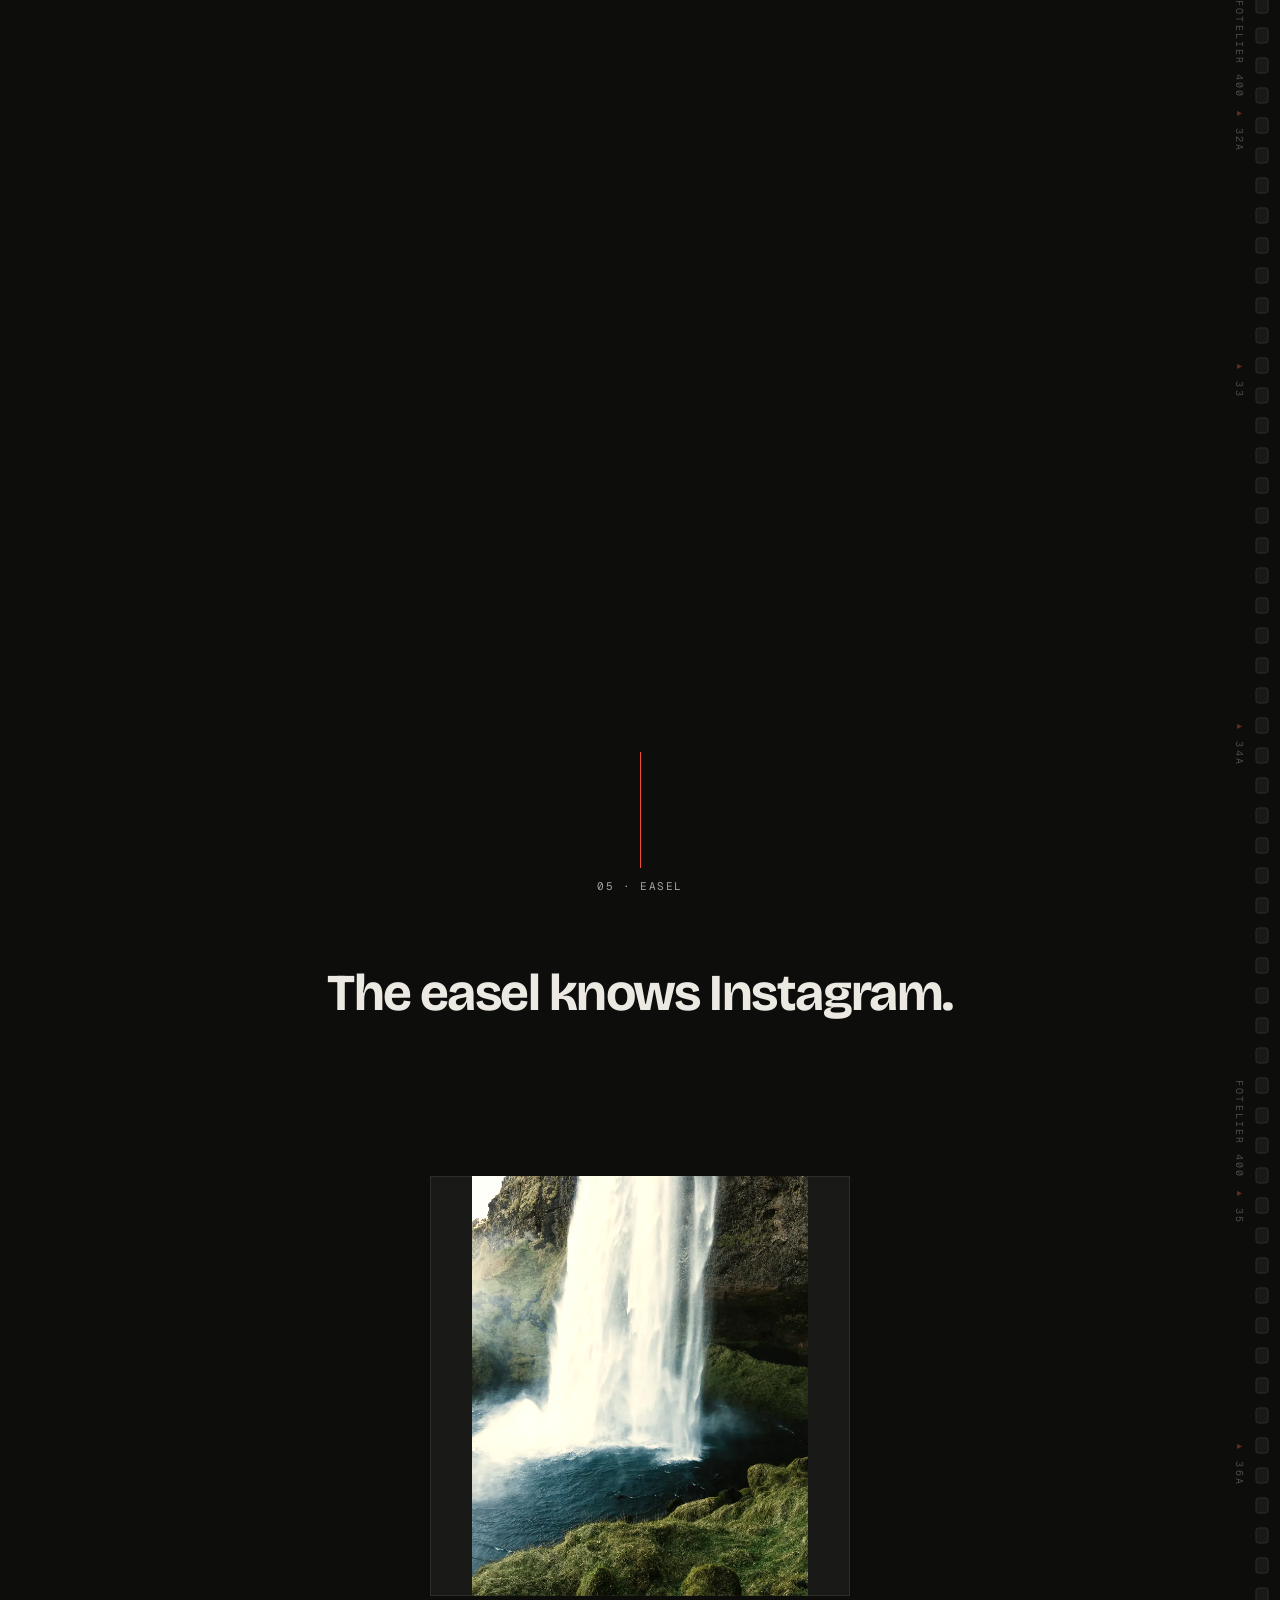
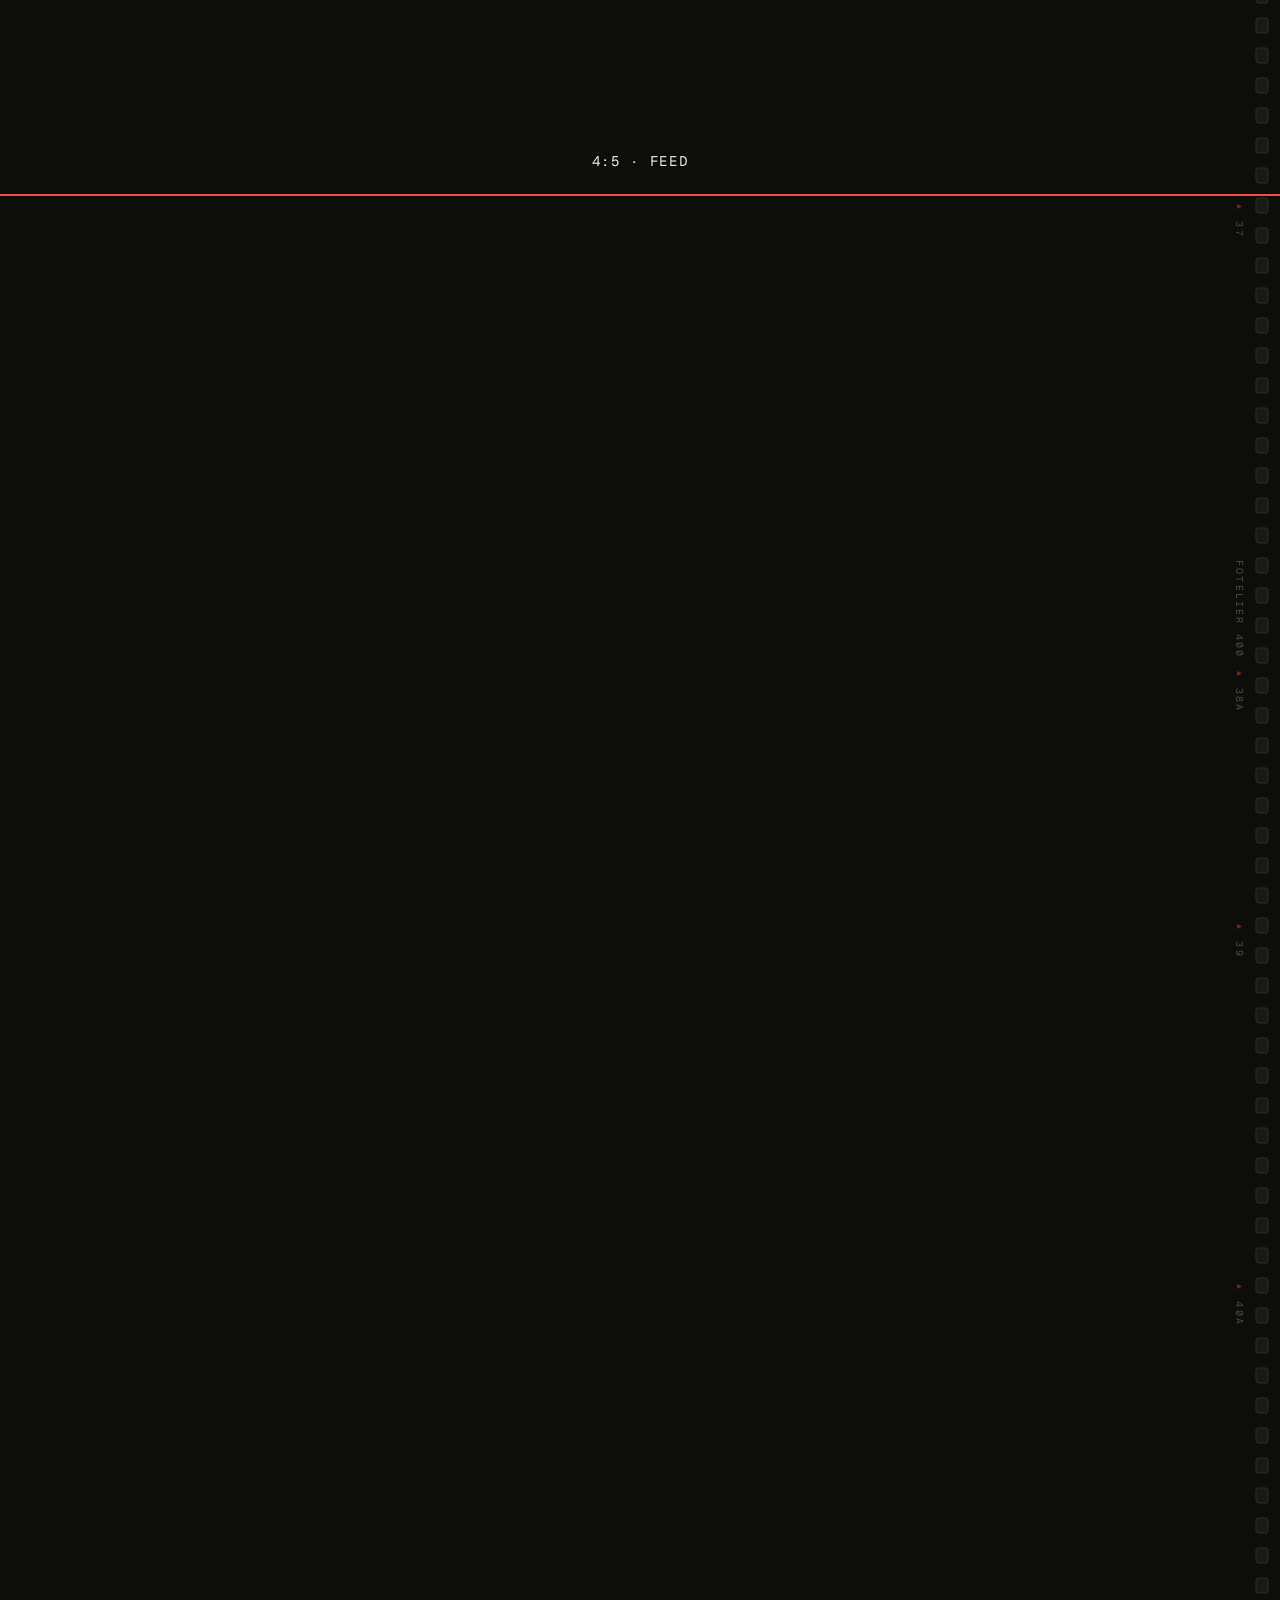
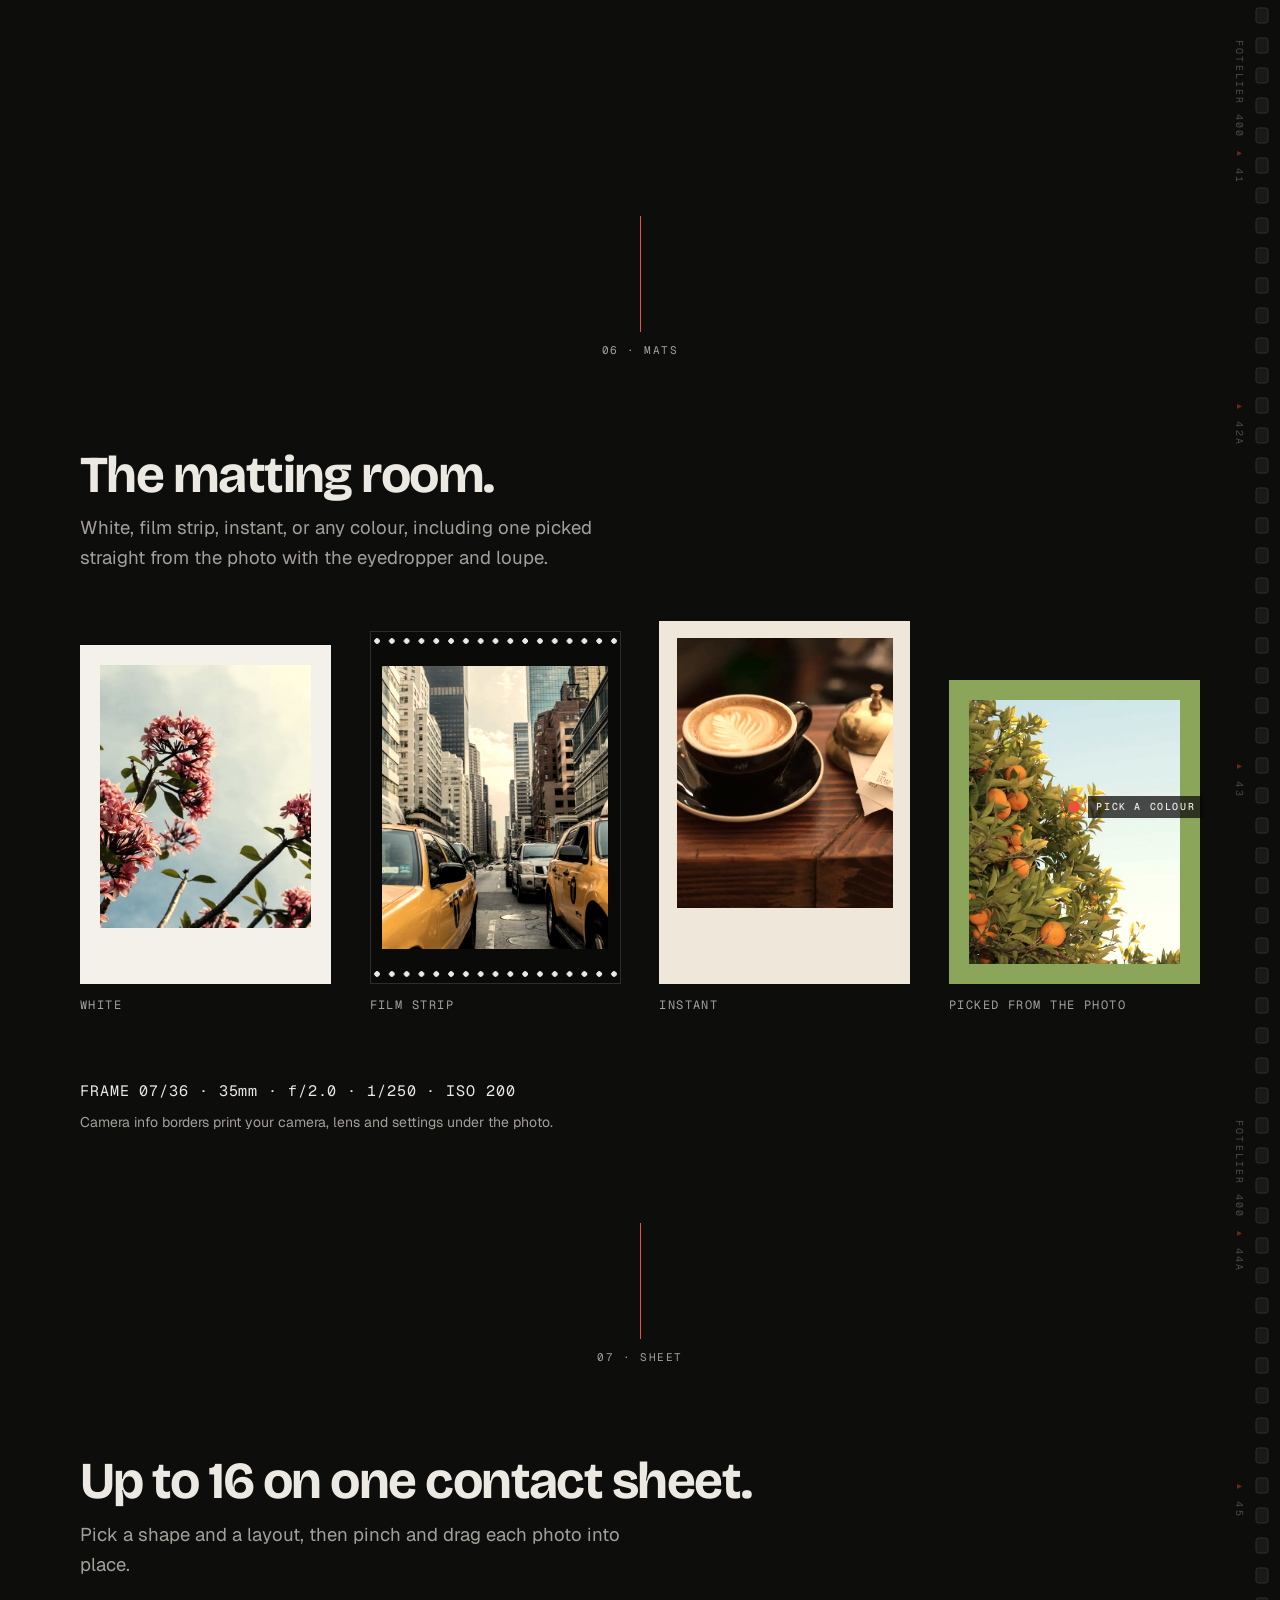
==== commit edf2bcc4: "Fix desktop lag, record signup source on the free plan, approved privacy wording Co-Authored-By: Cla" ====
--- a/index.html
+++ b/index.html
@@ -33,9 +33,9 @@
 <a href="#door" data-to="08 Door"><b>08</b><span>Door</span></a>
 <a href="#invite" data-to="09 Exit"><b>09</b><span>Exit</span></a>
 </nav>
-<p class="hint" aria-hidden="true"><i></i><span>Scroll to develop the print</span></p>
+<p class="hint" aria-hidden="true"><i></i><span>Scroll to look around</span></p>
 <main>
-<section id="top" class="scn s1" data-room="01 Safelight" data-hint="Scroll to develop the print">
+<section id="top" class="scn s1" data-room="01 Safelight" data-hint="Scroll to look around">
 <div class="stg">
 <div class="halo" aria-hidden="true"></div>
 <p class="mono lg">Darkroom open · an iPhone photo editor</p>
@@ -212,7 +212,7 @@
 <p class="mono lg">Get an email when beta invites open</p>
 <h2 id="inv" class="display">Come in.</h2>
 <!-- Run node scripts/configure-waitlist.mjs after setting BUTTONDOWN_USER in site.js. -->
-<form class="waitlist" action="https://buttondown.com/api/emails/embed-subscribe/REPLACE_ME" method="post" aria-describedby="waitlist-note waitlist-status">
+<form class="waitlist" action="https://buttondown.com/api/emails/embed-subscribe/fotelier" method="post" aria-describedby="waitlist-note waitlist-status">
 <label for="beta-email">Email address</label>
 <div class="waitlist-row">
 <input id="beta-email" type="email" name="email" autocomplete="email" inputmode="email" autocapitalize="none" spellcheck="false" required placeholder="you@example.com">
@@ -220,6 +220,8 @@
 </div>
 <input type="hidden" name="embed" value="1">
 <input type="hidden" name="tag" value="direct">
+<input type="hidden" name="utm_source" value="direct">
+<input type="hidden" name="referrer_url" value="https://fotelier.app/">
 <p id="waitlist-note" class="note">Beta invitations by email. Unsubscribe at any time.</p>
 <p id="waitlist-status" class="waitlist-status" role="status" aria-live="polite" aria-atomic="true"></p>
 </form>
--- a/assets/site.css
+++ b/assets/site.css
@@ -36,7 +36,7 @@
 @media (prefers-reduced-motion:reduce){.vf::before{transition:none}}
 
 /* Header */
-.hd{position:fixed;top:0;left:0;right:0;z-index:20;display:flex;justify-content:space-between;align-items:center;padding:8px var(--gut);mix-blend-mode:difference;pointer-events:none}
+.hd{position:fixed;top:0;left:0;right:0;z-index:20;display:flex;justify-content:space-between;align-items:center;padding:8px var(--gut) 18px;background:linear-gradient(to bottom,rgba(13,13,12,.88),rgba(13,13,12,0));pointer-events:none}
 .hd a{pointer-events:auto;color:var(--tx)}
 .wmk{display:inline-flex;align-items:center;min-height:44px;font:600 22px/1 var(--fd);letter-spacing:-.03em;text-decoration:none;view-transition-name:wordmark}
 .hud{position:absolute;left:50%;top:50%;transform:translate(-50%,-50%);display:flex;align-items:center;gap:14px;font:400 11px/1 var(--fm);letter-spacing:.12em;text-transform:uppercase;white-space:nowrap;pointer-events:none}
@@ -331,7 +331,7 @@
 .glow.vis{opacity:1}
 
 /* ---------- Static versions: reduced motion, and screens too short to pin ---------- */
-@media (prefers-reduced-motion:reduce),(max-height:519px){
+@media (prefers-reduced-motion:reduce),(max-height:519px),(max-width:767px){
 .easel,.crl-win{display:none}
 .crops.sr{position:static;width:100%;max-width:1000px;height:auto;margin:0;overflow:visible;clip-path:none;white-space:normal;display:grid;grid-template-columns:repeat(auto-fit,minmax(min(140px,40vw),1fr));gap:clamp(12px,2vw,24px)}
 .s3 .trio .ph{transition:filter .2s}
@@ -372,6 +372,7 @@
 @keyframes fly{from{opacity:0;transform:translate(var(--dx),120px) rotate(var(--rot))}to{opacity:1;transform:none}}
 
 @supports (animation-timeline:view()){
+@media (min-width:768px){
 @media (prefers-reduced-motion:no-preference) and (min-height:520px){
 .s1{height:180svh}.s2{height:280svh}.s3{height:400svh}.s4{height:280svh}.s7{height:420svh}.s8{height:200svh}
 .scn>.stg{position:sticky;top:0;height:100svh;overflow:clip;padding-top:72px;padding-bottom:24px}
@@ -422,6 +423,8 @@
 }
 }
 
+} /* Desktop scroll-driven animations */
+
 /* ---------- JS fallback (no animation-timeline): .fb pins and reads --p (0-1) per scene ---------- */
 .fb .s1{height:180svh}.fb .s2{height:280svh}.fb .s3{height:400svh}.fb .s4{height:280svh}.fb .s7{height:420svh}.fb .s8{height:200svh}
 .fb .scn>.stg{position:sticky;top:0;height:100svh;overflow:hidden;overflow:clip;padding-top:72px;padding-bottom:24px}
@@ -476,3 +479,25 @@
 .hero-demo figcaption{font-size:12px;letter-spacing:.05em}
 .hero-join{position:relative;font-size:16px}
 .s1 .cue{display:none}
+
+/* Phones use normal document flow. No scroll-driven entry effects or pinning. */
+@media(max-width:767px){
+ .bc-pick{left:auto;right:8px;transform:translateY(-50%)}
+ .scn{height:auto}
+ .scn>.stg{position:relative;height:auto;min-height:0;overflow:visible;padding-top:64px;padding-bottom:40px}
+ .s1>.stg{padding-top:80px;gap:12px}
+ .s1 .wm{font-size:3.5rem}
+ .s1 .lede{font-size:1.3rem}
+ .hero-explain{font-size:16px;line-height:1.5}
+ .hero-photos{gap:8px}
+ .hero-mat{height:72px}
+ .hero-set>p{font-size:11px;letter-spacing:.05em}
+ .hero-demo figcaption{font-size:11px;letter-spacing:.02em}
+ .s8 .door{display:none}
+ .s8 .stg{background:var(--sf)}
+ .hud{display:none}
+ .lead{padding-top:28px;padding-bottom:28px}
+ .line{--ph:min(44svh,320px)}
+ .invite{min-height:0;padding:80px 20px;scroll-margin-top:64px}
+ .invite h2{margin-bottom:24px}
+}
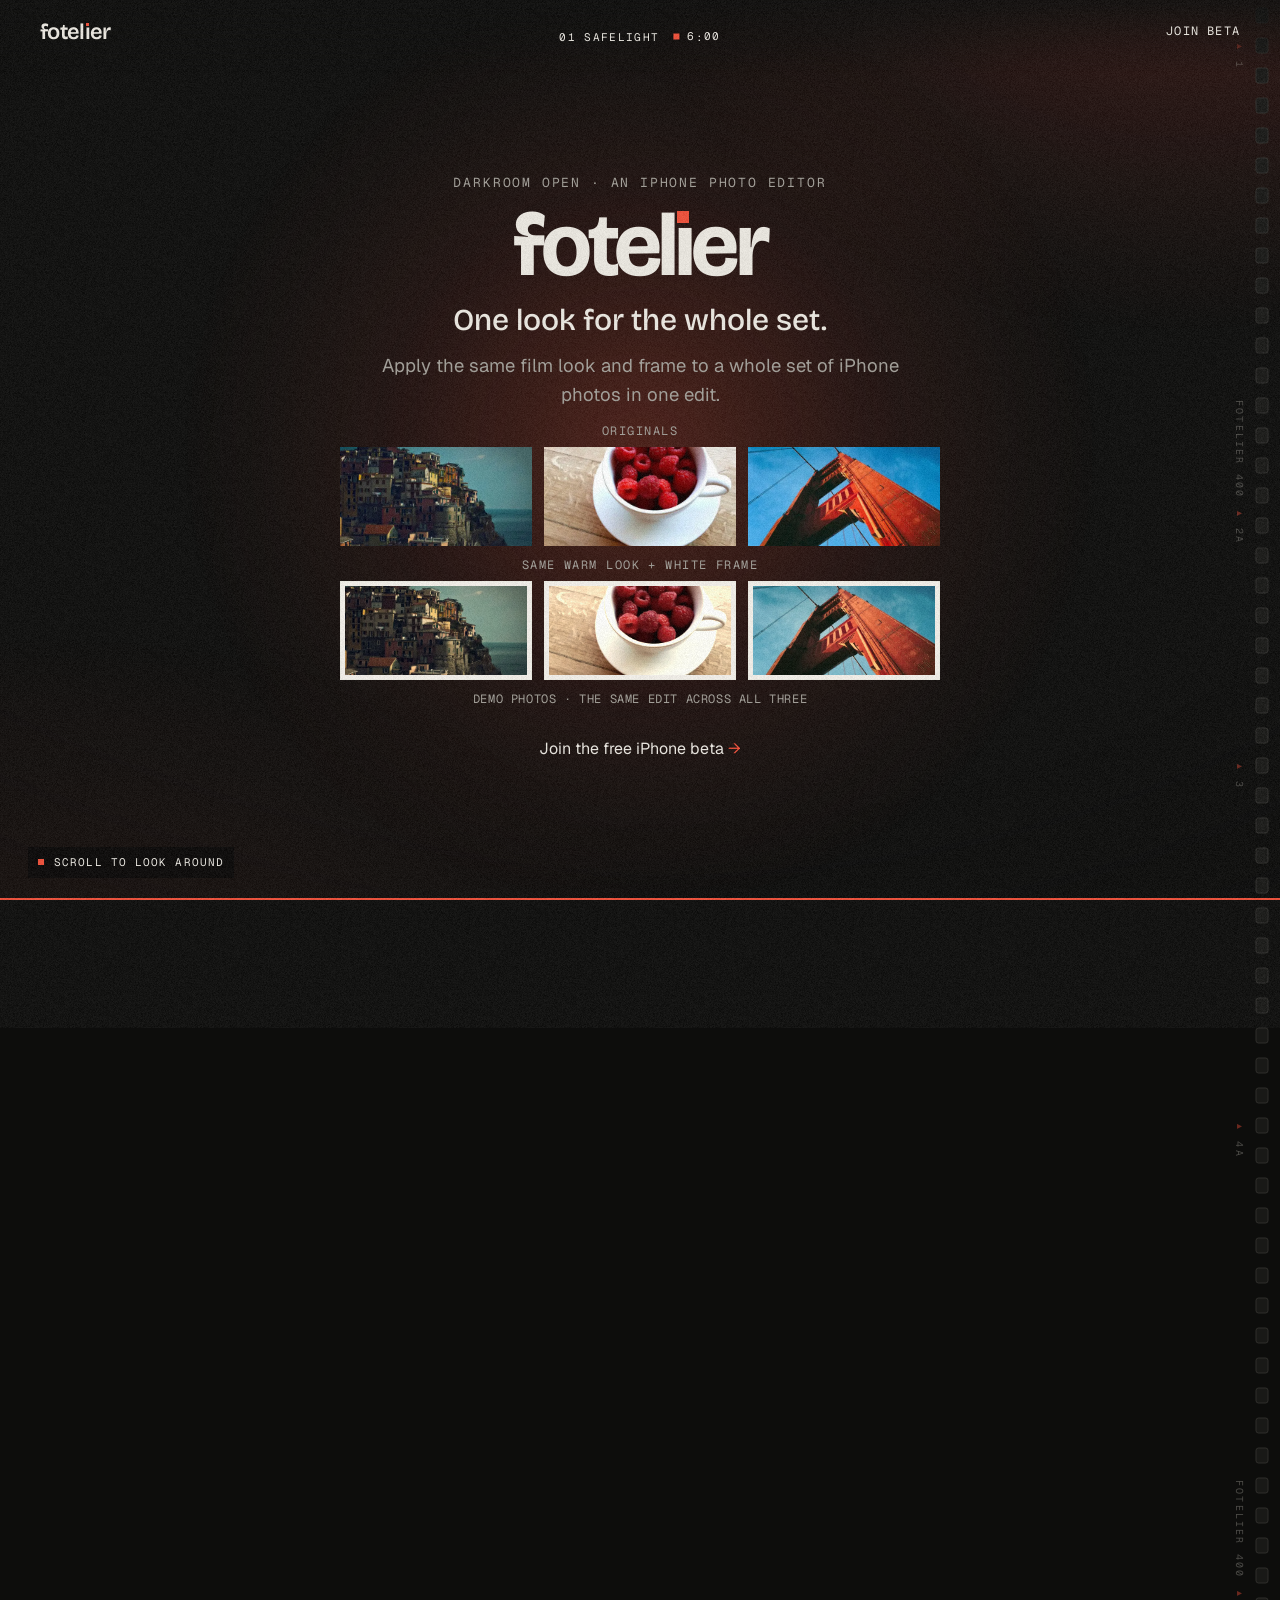
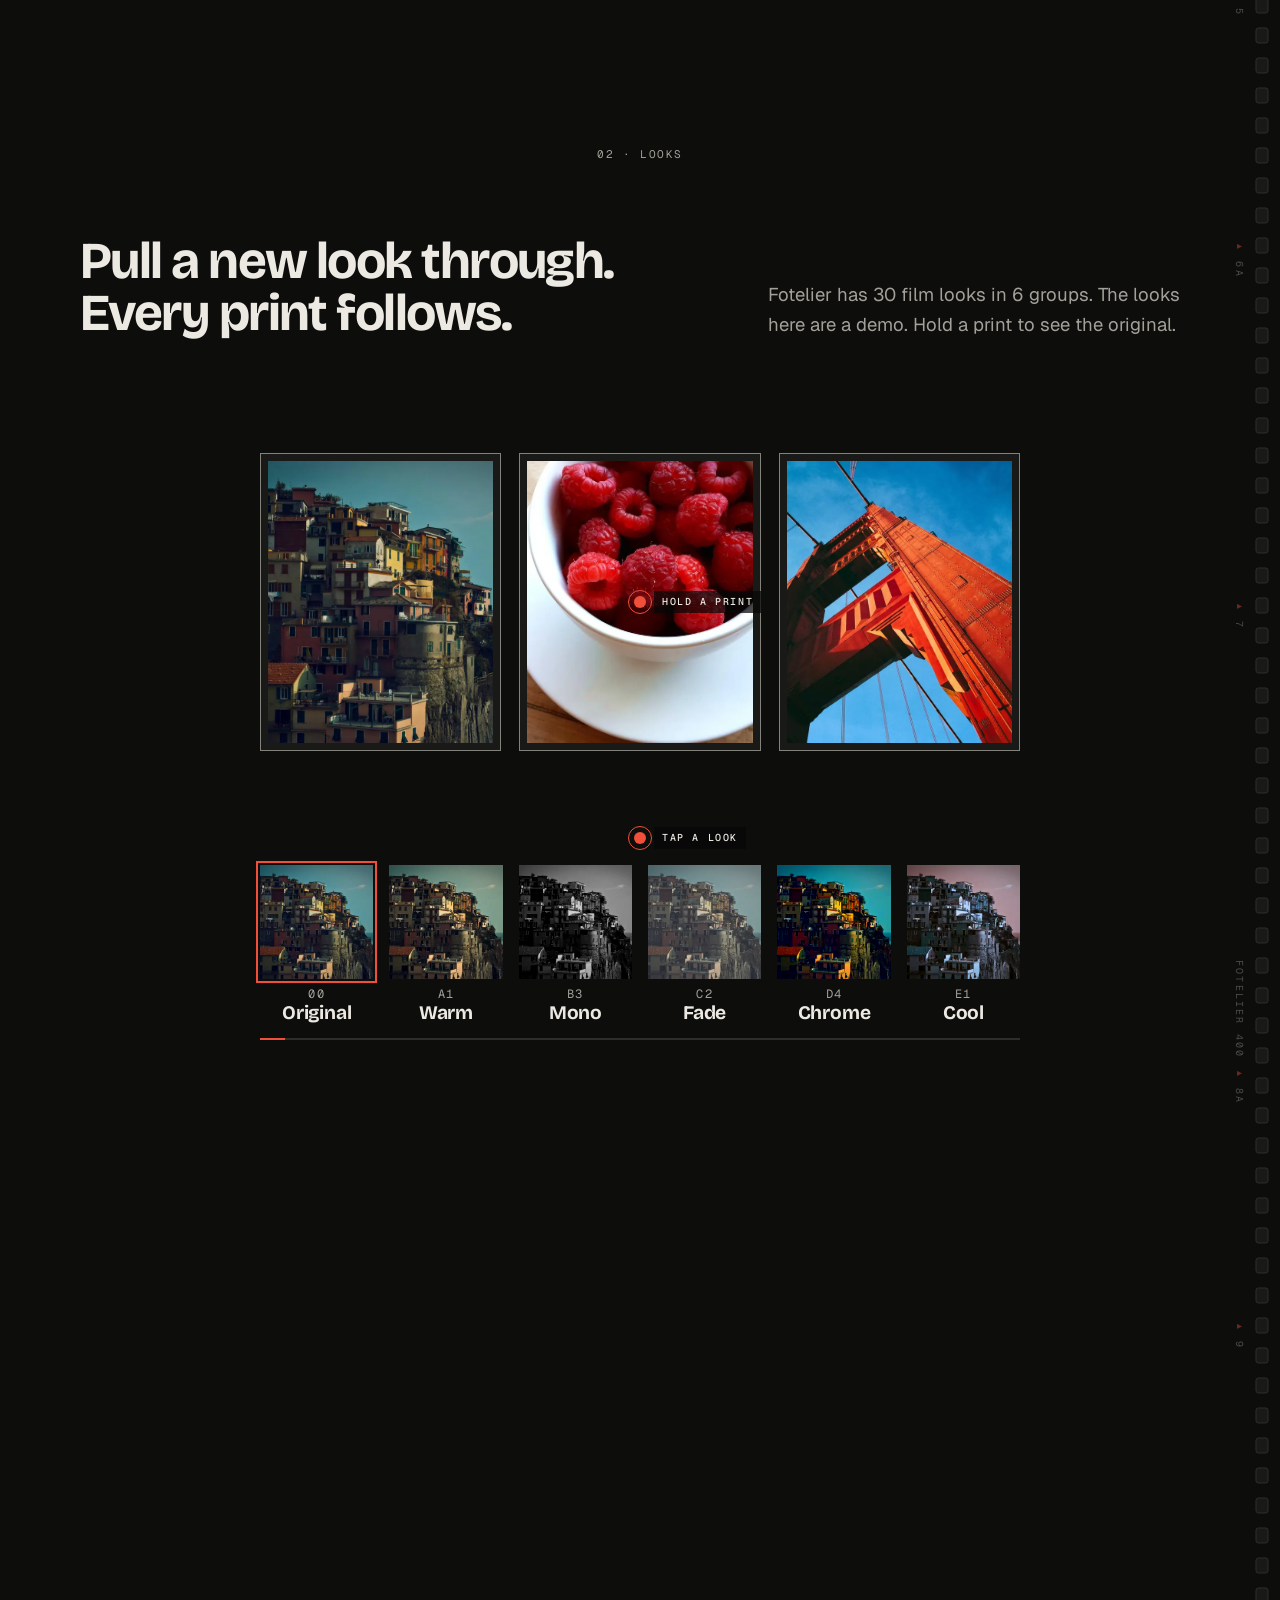
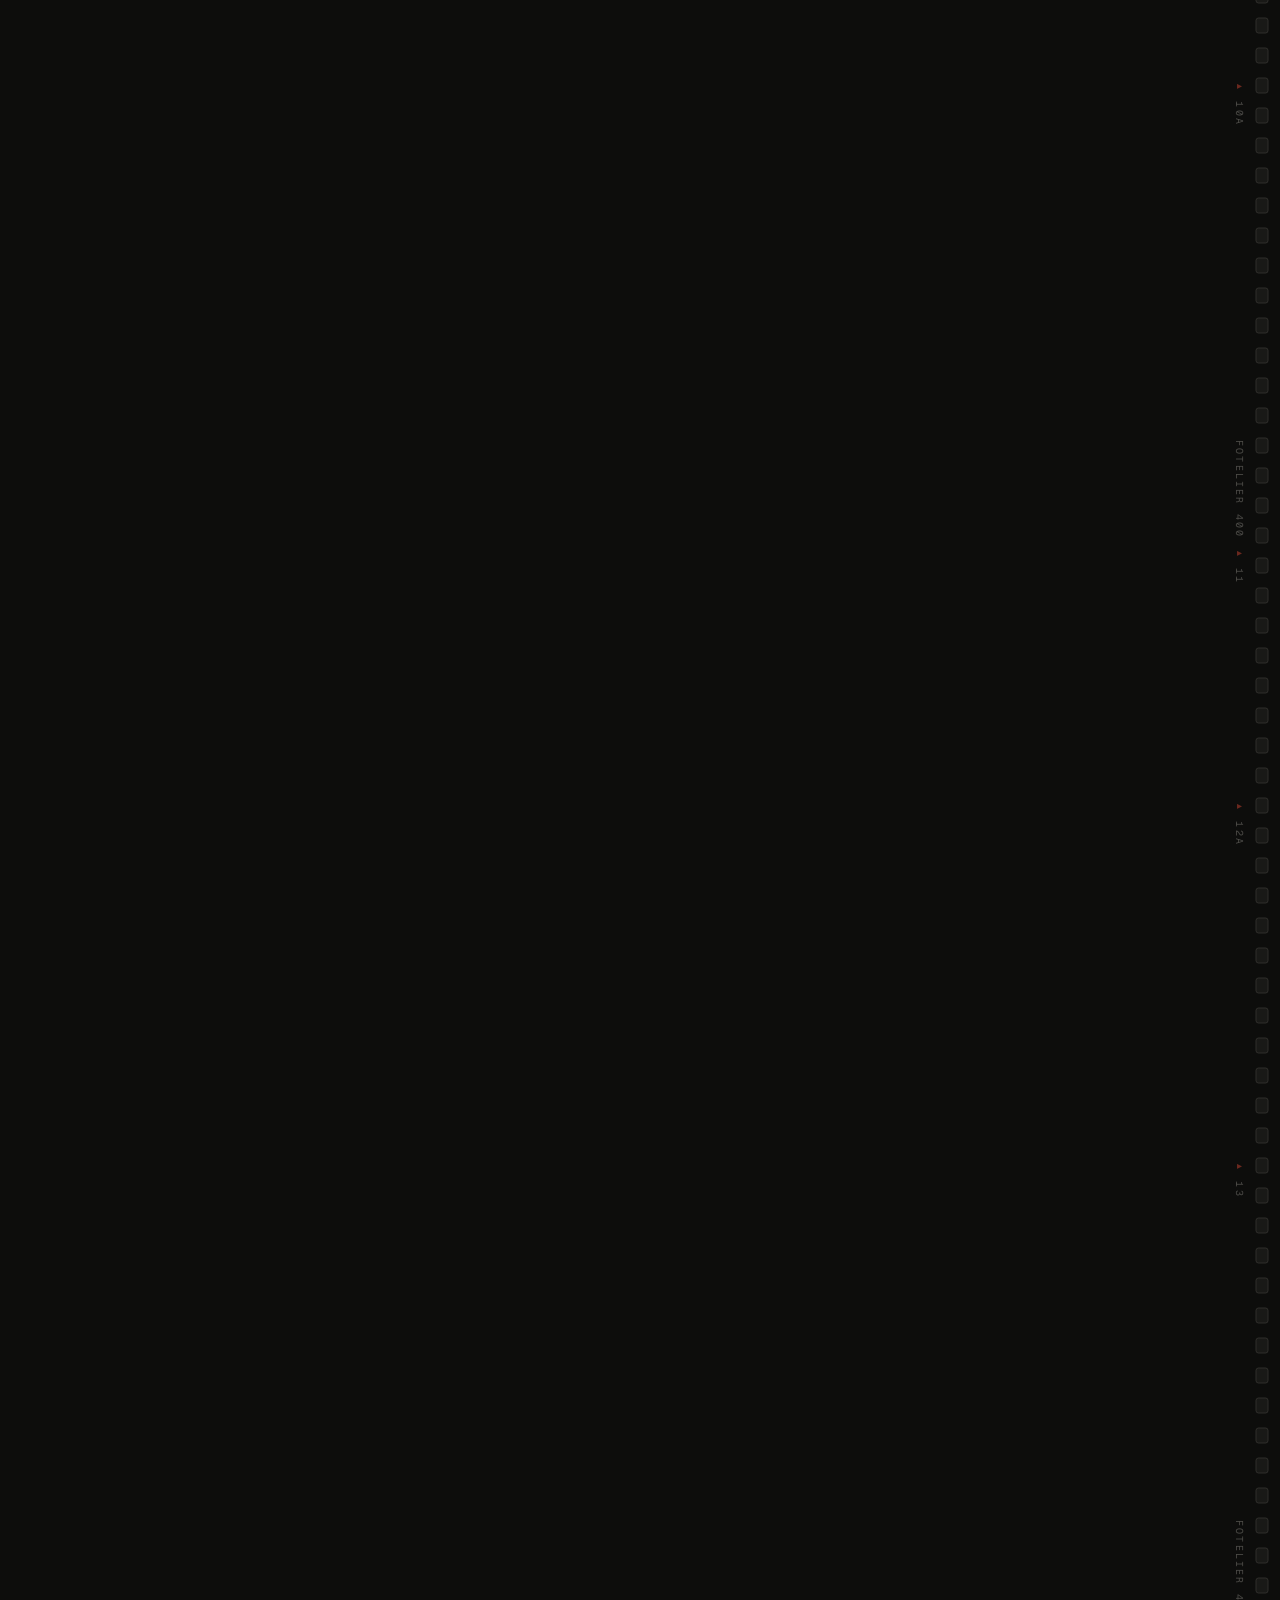
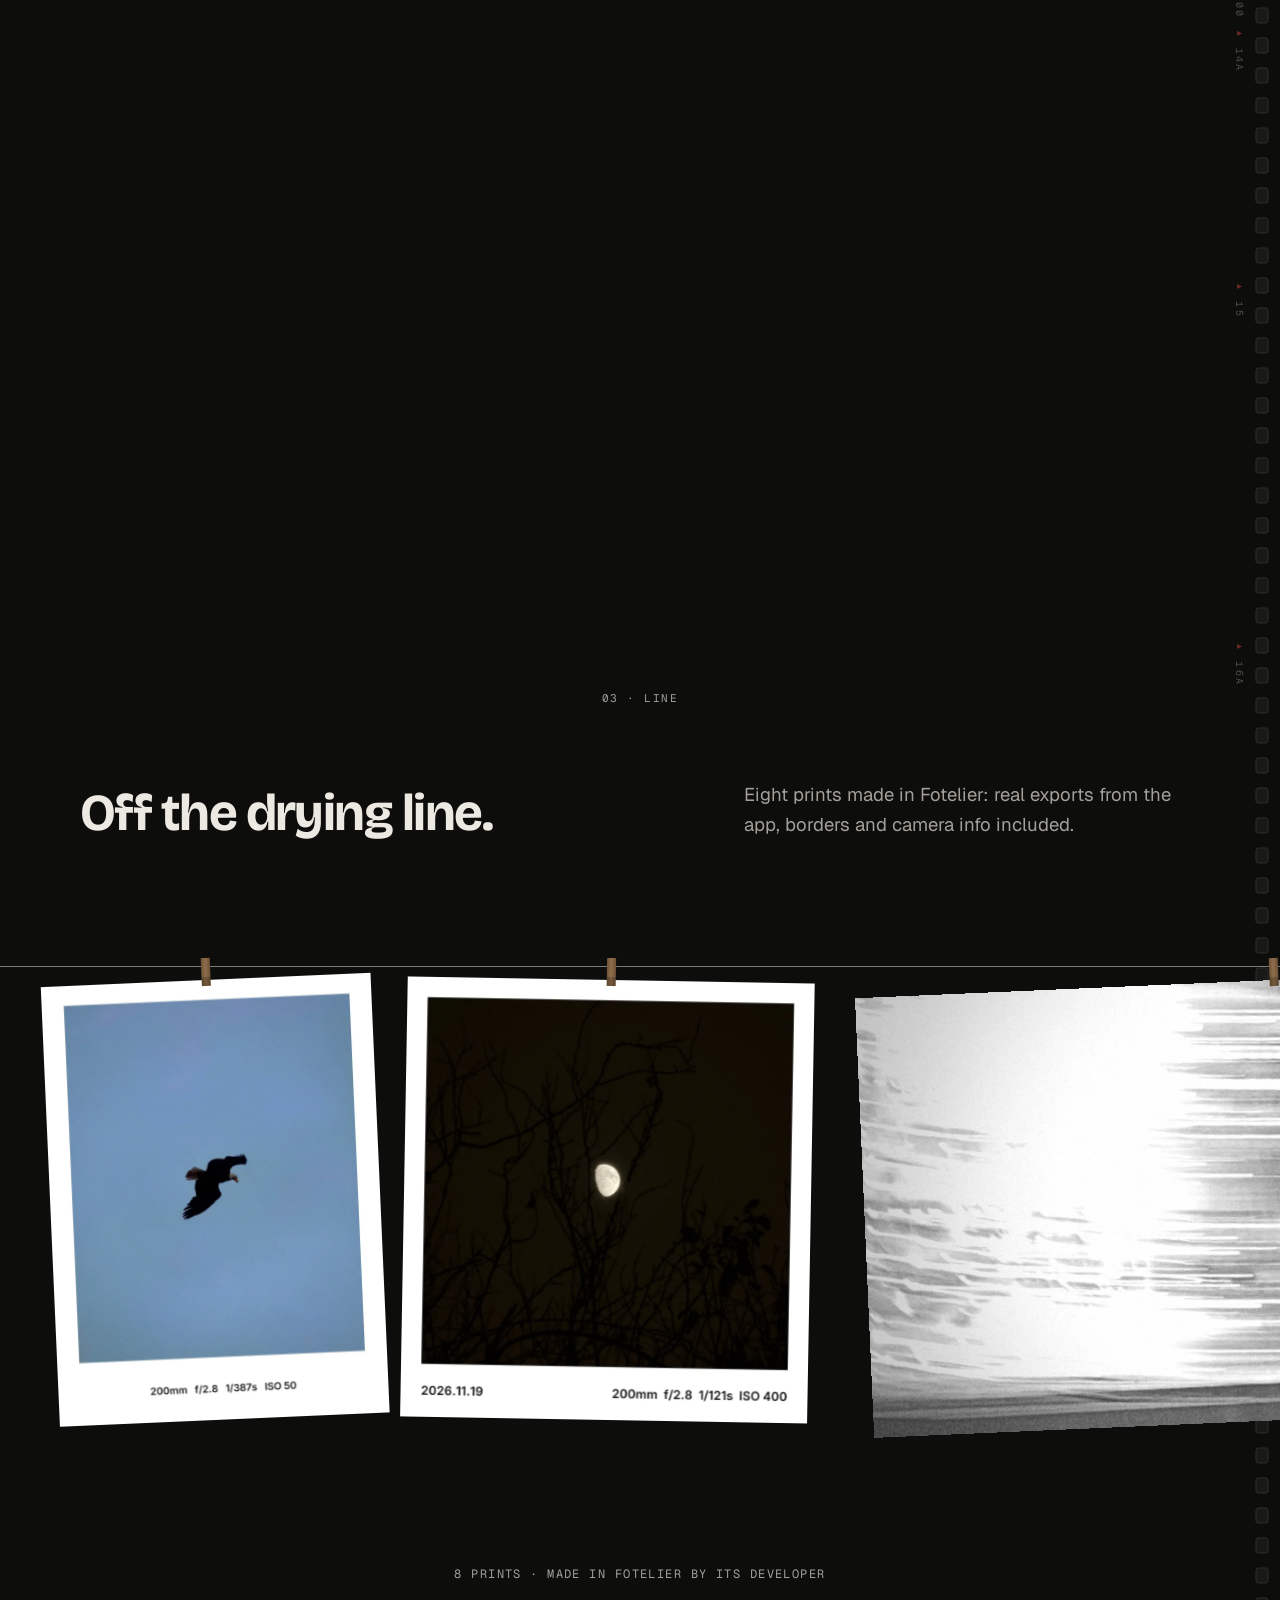
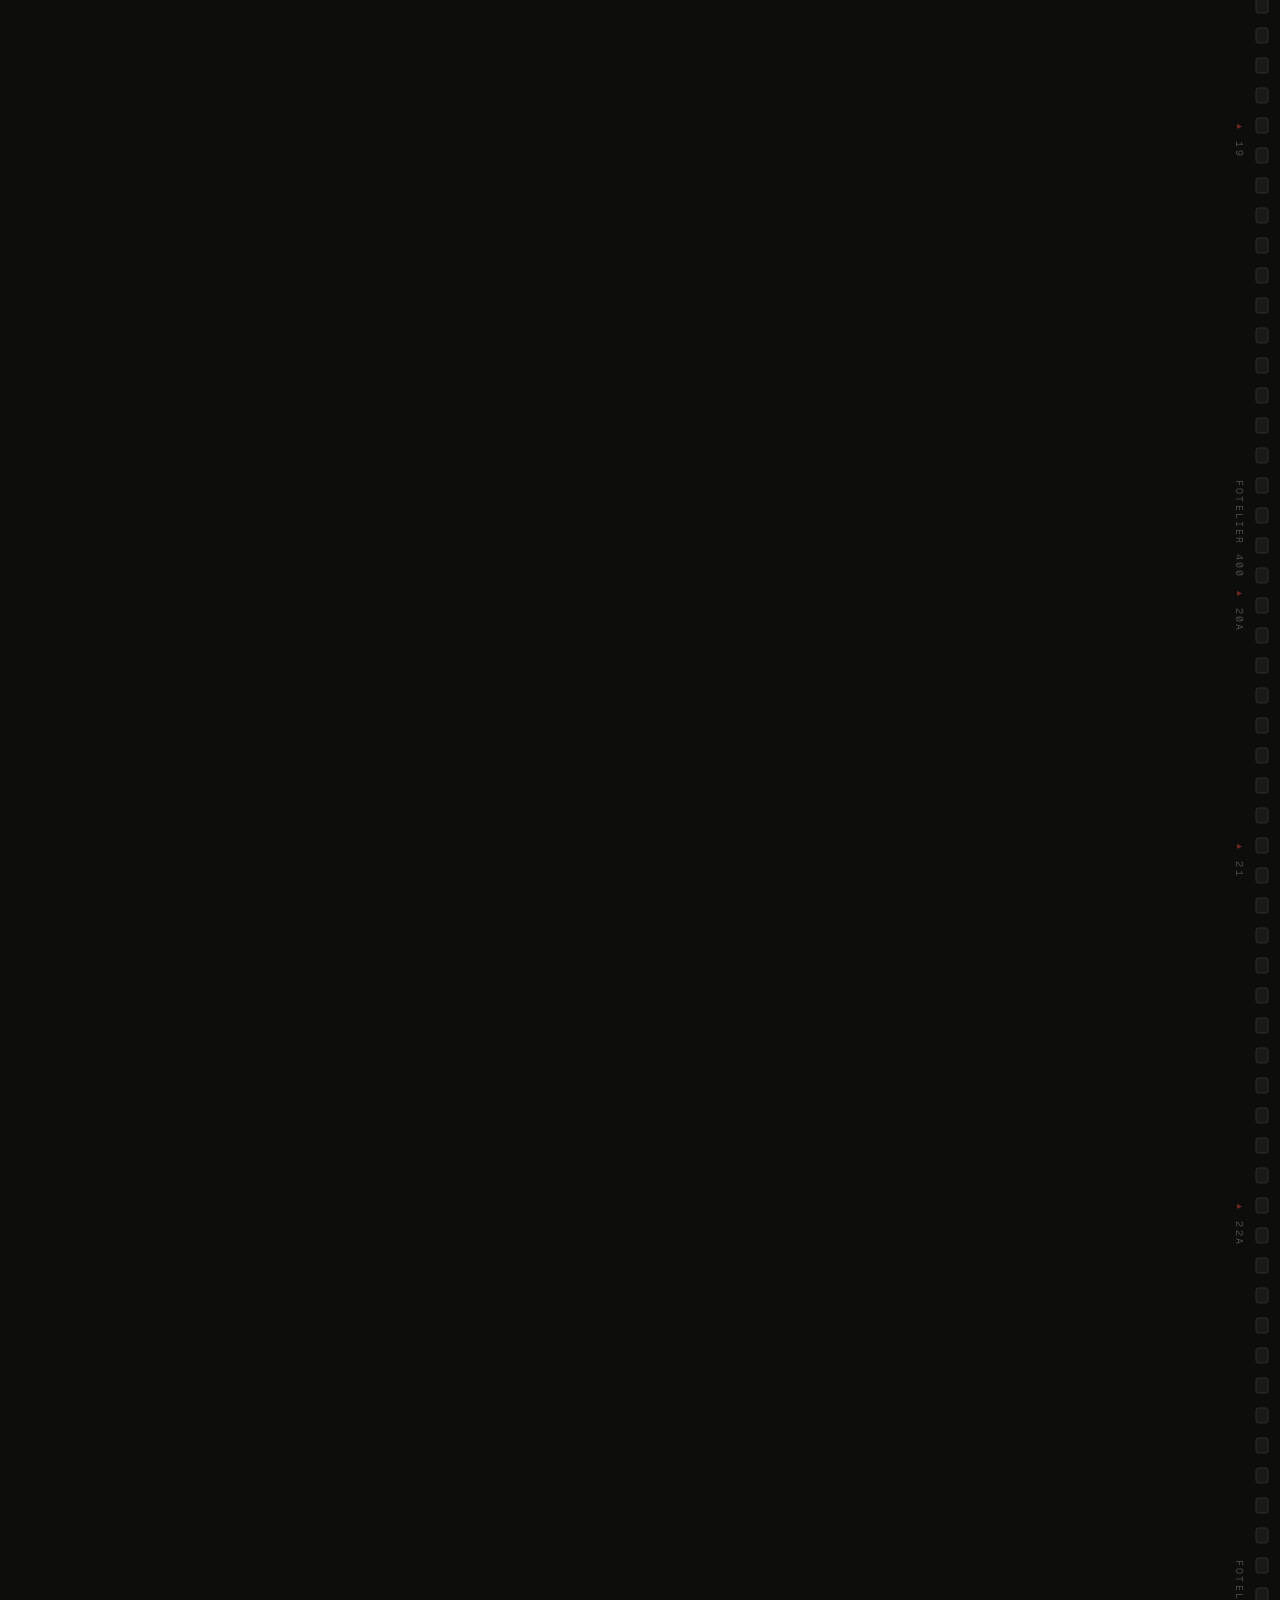
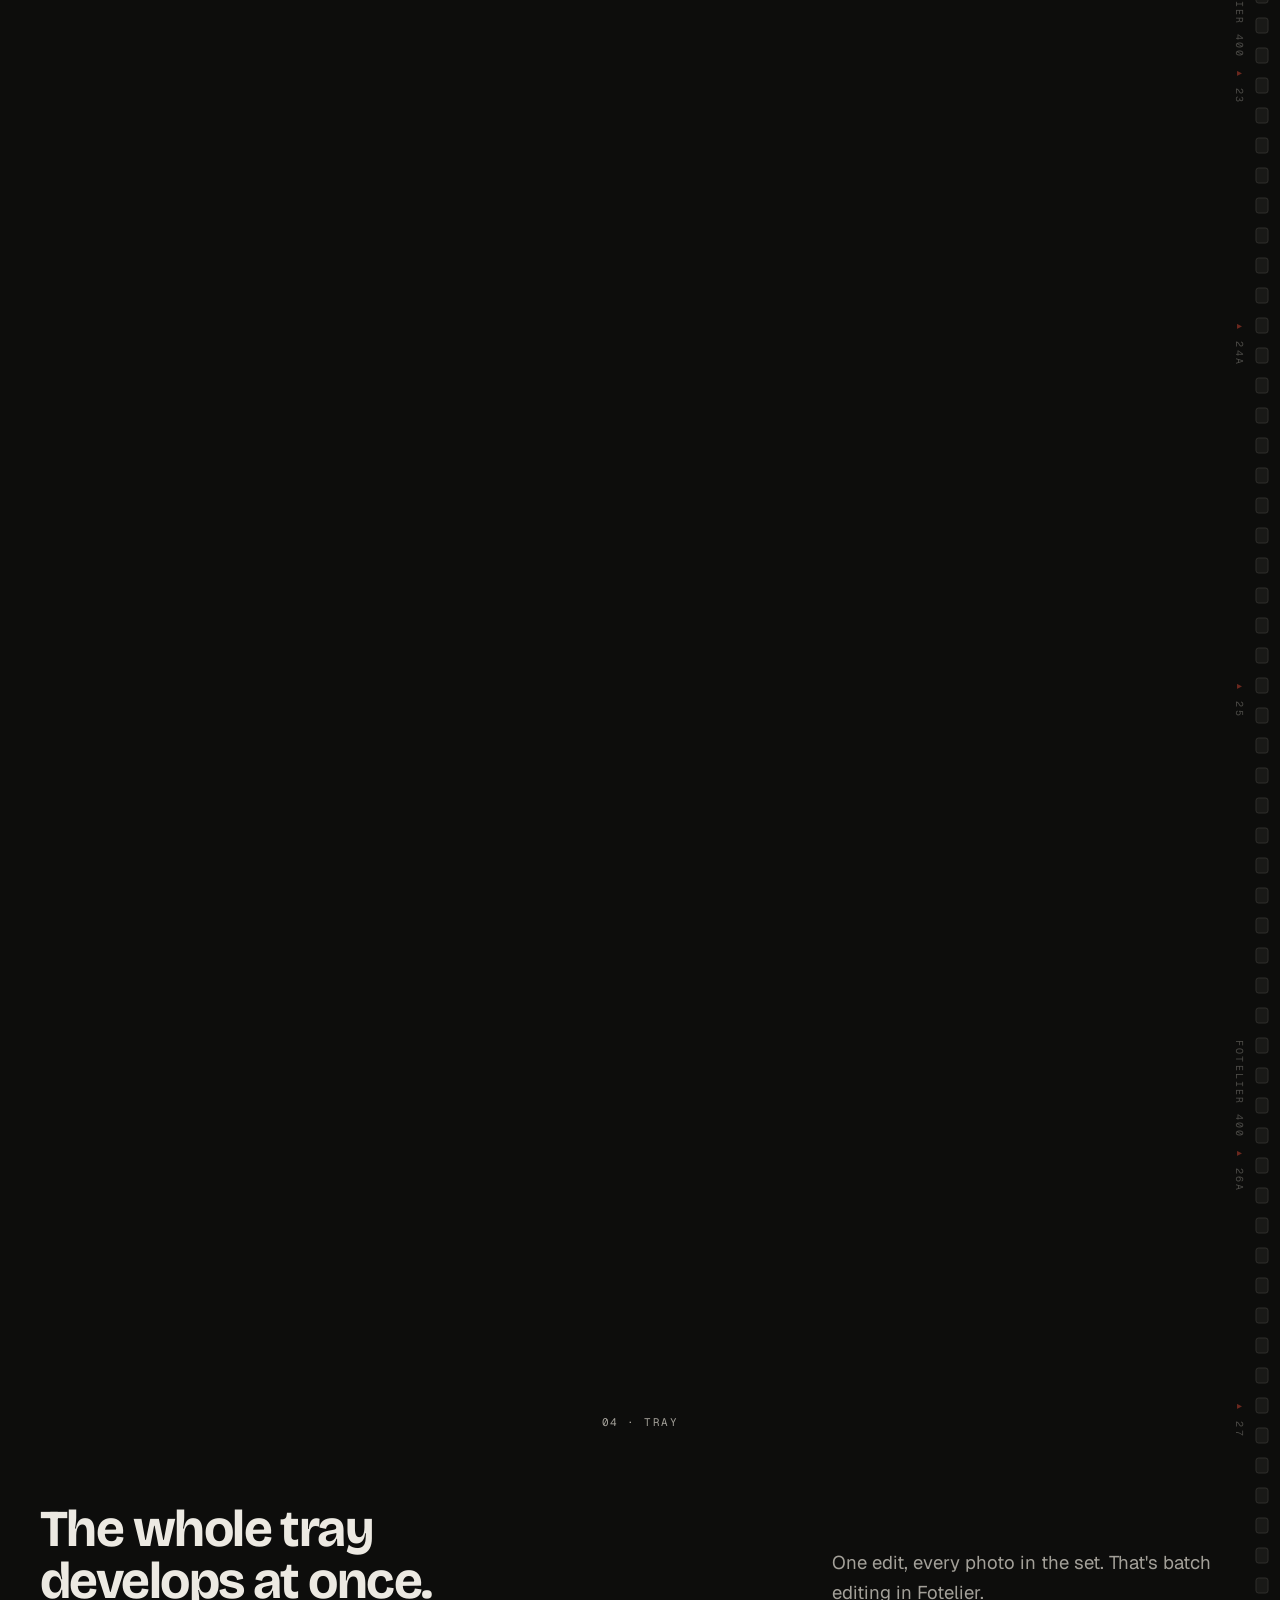
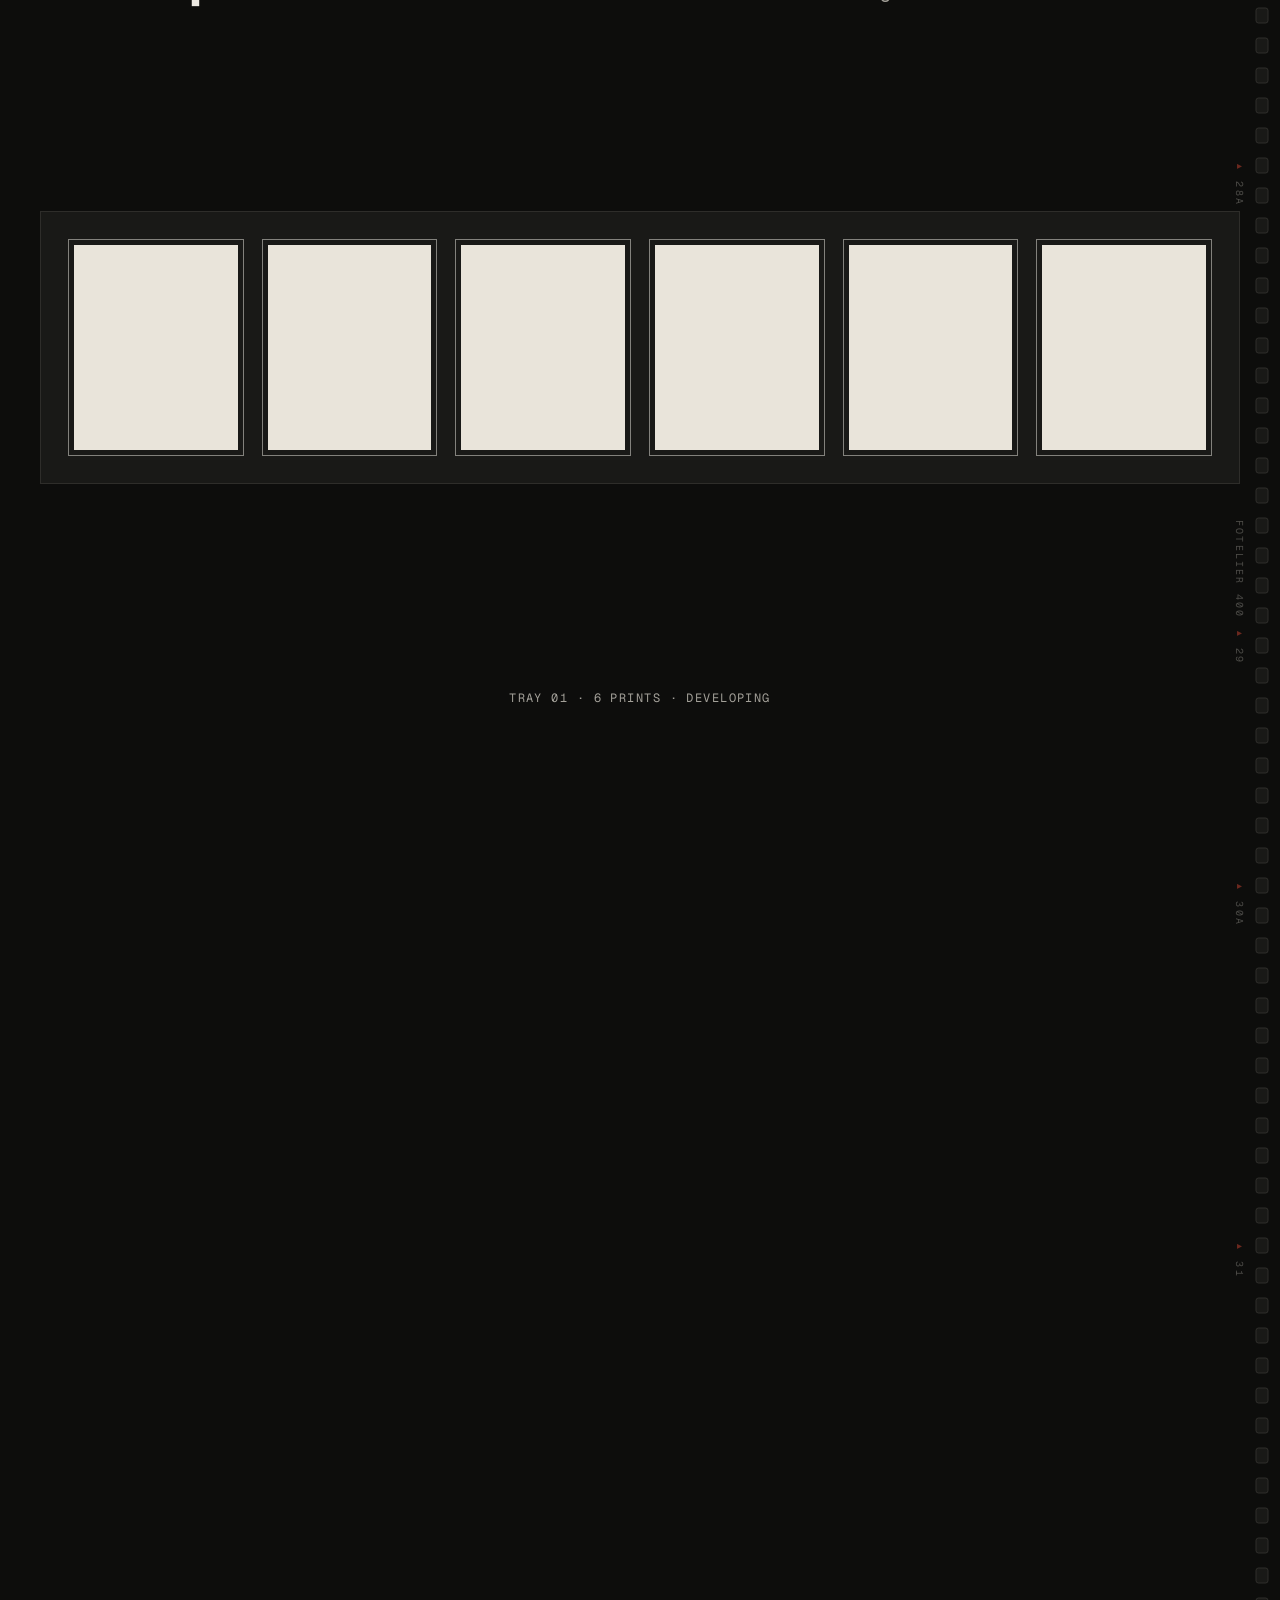
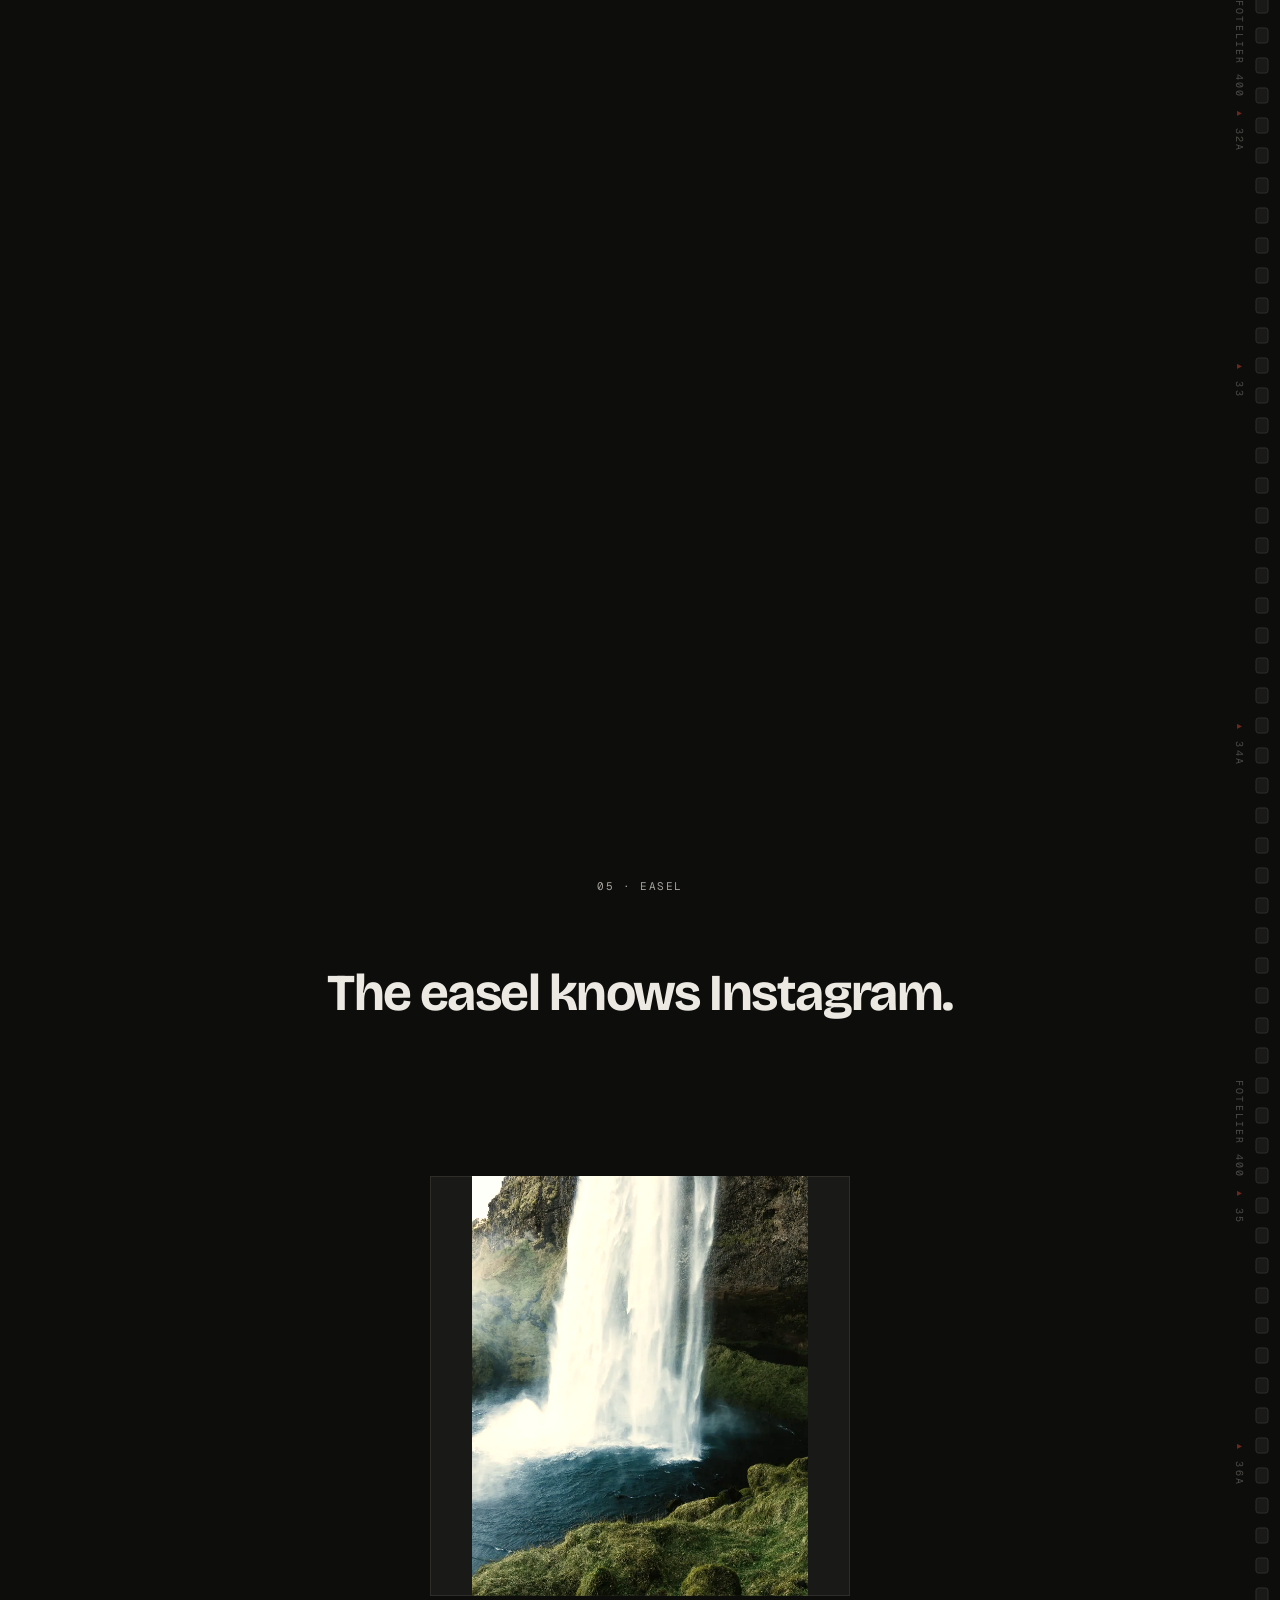
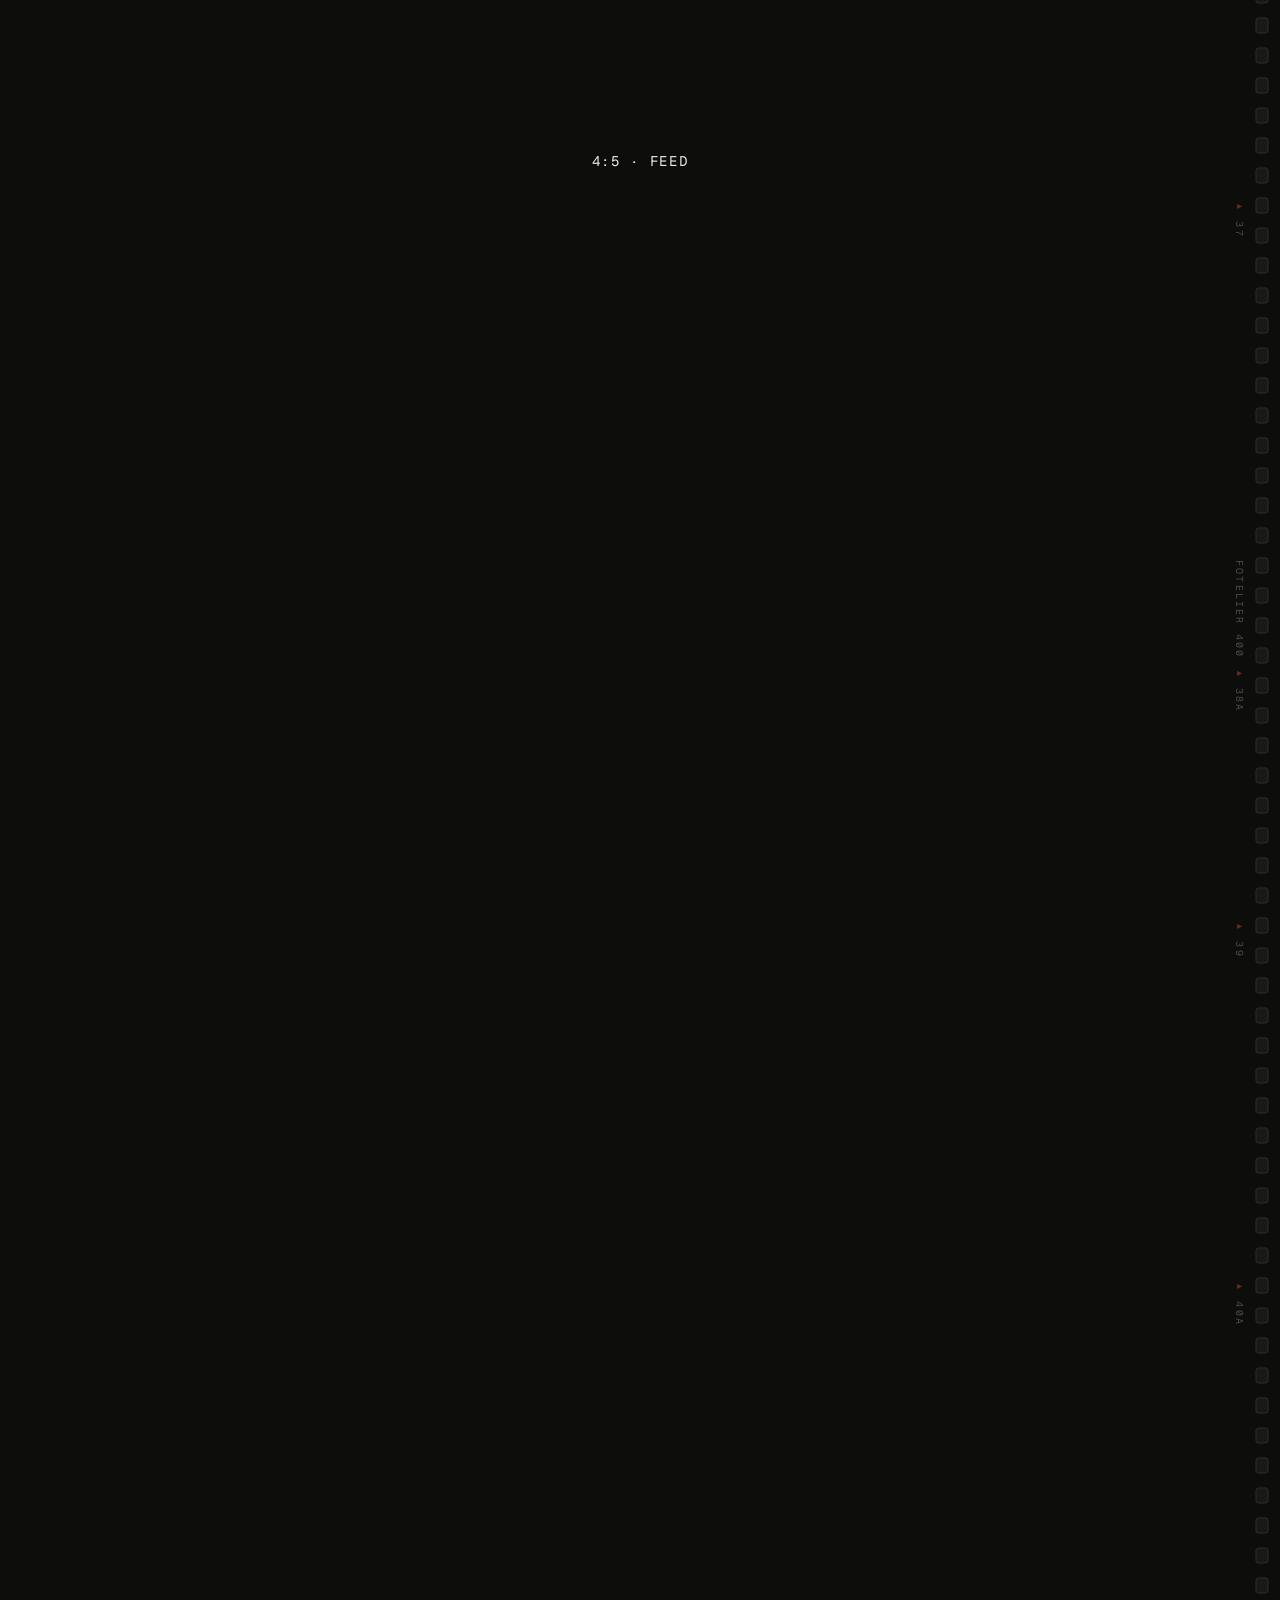
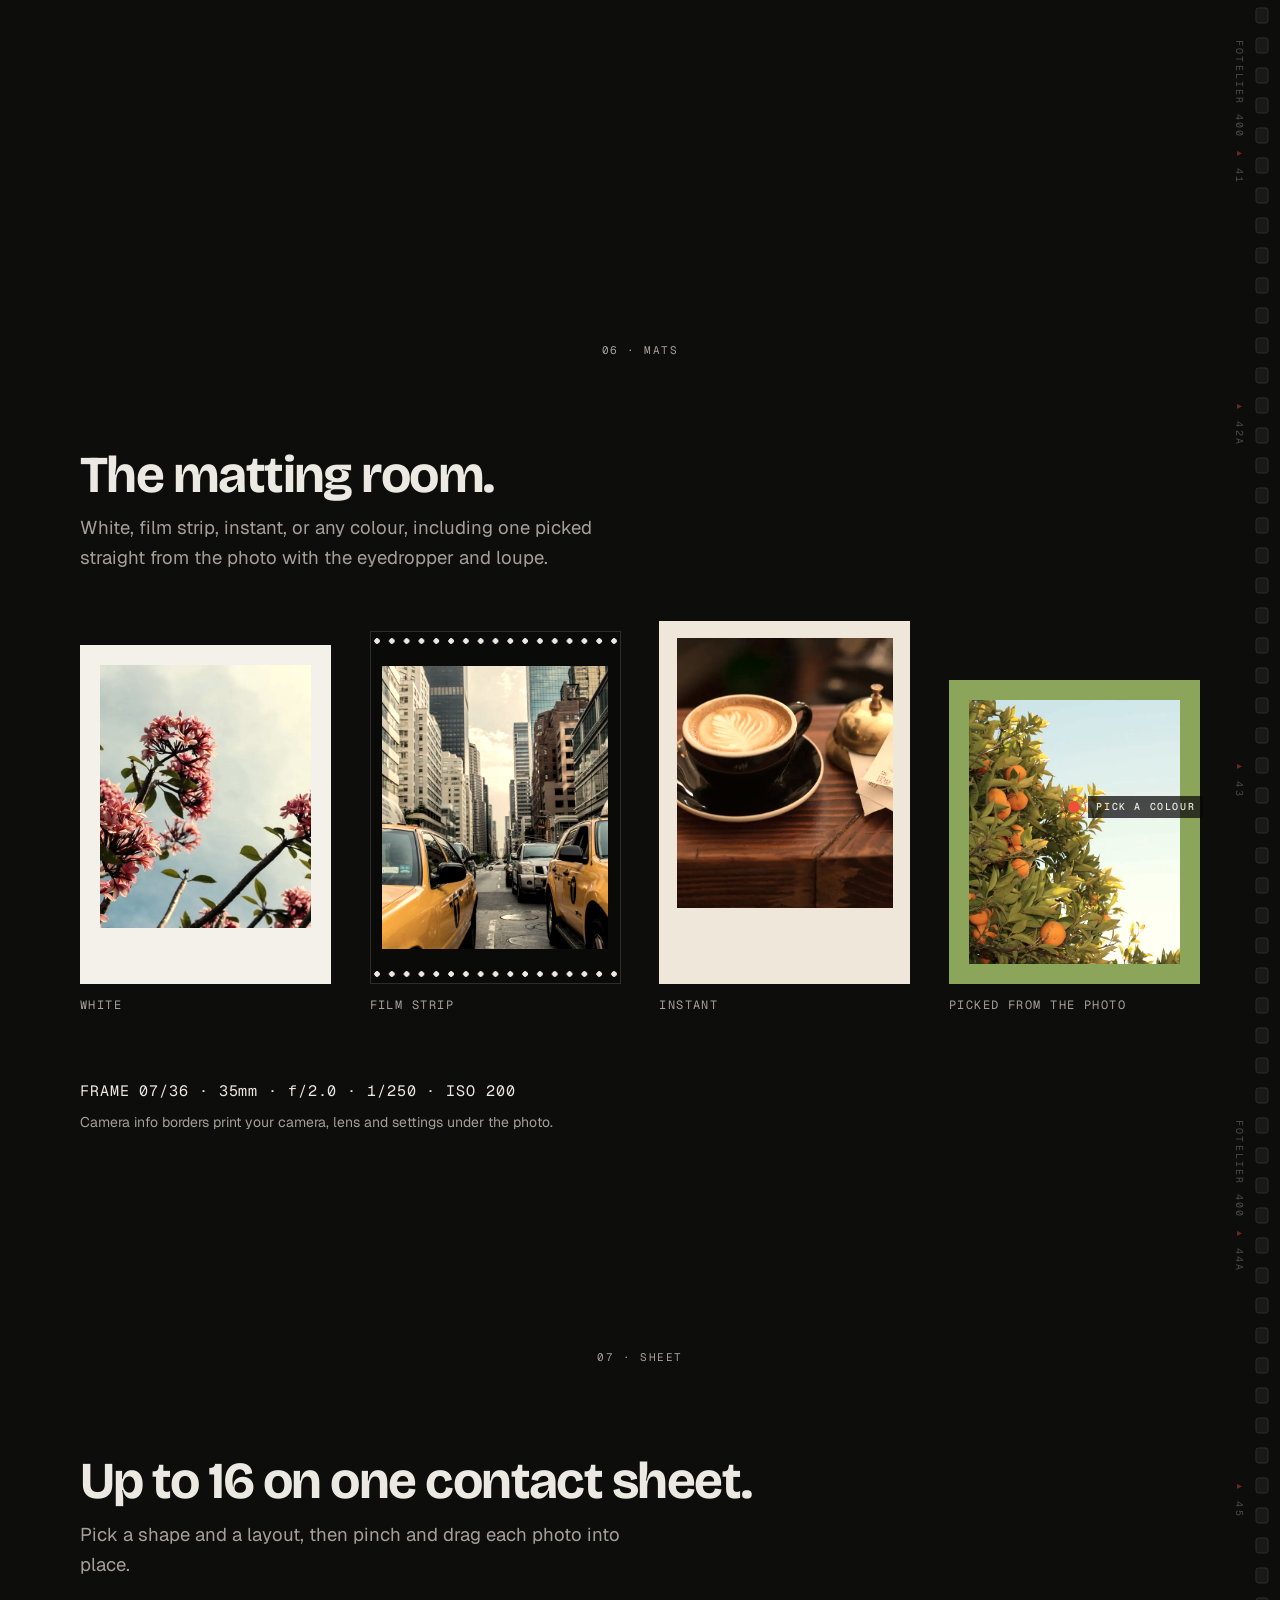
==== commit 7e2bbb00: "Remove Instagram QR; keep a plain contact link Co-Authored-By: Claude Sonnet 5.5 <noreply@anthropic." ====
--- a/index.html
+++ b/index.html
@@ -66,13 +66,14 @@
 </div>
 <div class="reel">
 <span class="bc bc-look" aria-hidden="true"><i></i><b>Tap a look</b></span>
-<ol class="strip" tabindex="0" aria-label="Film looks" data-cur="Jump">
-<li data-look="00"><span class="sw"><img src="/assets/img/stock/397-s.webp" width="520" height="347" alt="" loading="lazy" decoding="async" style="object-position:40% 50%"></span><span class="code">00</span> <span class="name">Original</span></li>
-<li data-look="a1"><span class="sw"><img src="/assets/img/stock/397-s.webp" width="520" height="347" alt="" loading="lazy" decoding="async" style="object-position:40% 50%"></span><span class="code">A1</span> <span class="name">Warm</span></li>
-<li data-look="b3"><span class="sw"><img src="/assets/img/stock/397-s.webp" width="520" height="347" alt="" loading="lazy" decoding="async" style="object-position:40% 50%"></span><span class="code">B3</span> <span class="name">Mono</span></li>
-<li data-look="c2"><span class="sw"><img src="/assets/img/stock/397-s.webp" width="520" height="347" alt="" loading="lazy" decoding="async" style="object-position:40% 50%"></span><span class="code">C2</span> <span class="name">Fade</span></li>
-<li data-look="d4"><span class="sw"><img src="/assets/img/stock/397-s.webp" width="520" height="347" alt="" loading="lazy" decoding="async" style="object-position:40% 50%"></span><span class="code">D4</span> <span class="name">Chrome</span></li>
-<li data-look="e1"><span class="sw"><img src="/assets/img/stock/397-s.webp" width="520" height="347" alt="" loading="lazy" decoding="async" style="object-position:40% 50%"></span><span class="code">E1</span> <span class="name">Cool</span></li>
+<p id="strip-help" class="sr">Film looks. Use the left and right arrow keys to choose a look; the prints above change to match.</p>
+<ol class="strip" role="radiogroup" aria-label="Film looks" aria-describedby="strip-help" data-cur="Jump">
+<li role="radio" aria-checked="false" tabindex="-1" data-look="00"><span class="sw"><img src="/assets/img/stock/397-s.webp" width="520" height="347" alt="" loading="lazy" decoding="async" style="object-position:40% 50%"></span><span class="code">00</span> <span class="name">Original</span></li>
+<li role="radio" aria-checked="false" tabindex="-1" data-look="a1"><span class="sw"><img src="/assets/img/stock/397-s.webp" width="520" height="347" alt="" loading="lazy" decoding="async" style="object-position:40% 50%"></span><span class="code">A1</span> <span class="name">Warm</span></li>
+<li role="radio" aria-checked="false" tabindex="-1" data-look="b3"><span class="sw"><img src="/assets/img/stock/397-s.webp" width="520" height="347" alt="" loading="lazy" decoding="async" style="object-position:40% 50%"></span><span class="code">B3</span> <span class="name">Mono</span></li>
+<li role="radio" aria-checked="false" tabindex="-1" data-look="c2"><span class="sw"><img src="/assets/img/stock/397-s.webp" width="520" height="347" alt="" loading="lazy" decoding="async" style="object-position:40% 50%"></span><span class="code">C2</span> <span class="name">Fade</span></li>
+<li role="radio" aria-checked="false" tabindex="-1" data-look="d4"><span class="sw"><img src="/assets/img/stock/397-s.webp" width="520" height="347" alt="" loading="lazy" decoding="async" style="object-position:40% 50%"></span><span class="code">D4</span> <span class="name">Chrome</span></li>
+<li role="radio" aria-checked="false" tabindex="-1" data-look="e1"><span class="sw"><img src="/assets/img/stock/397-s.webp" width="520" height="347" alt="" loading="lazy" decoding="async" style="object-position:40% 50%"></span><span class="code">E1</span> <span class="name">Cool</span></li>
 </ol>
 <span class="track" aria-hidden="true"><span class="ride"></span></span>
 </div>
@@ -201,7 +202,7 @@
 <div class="dc">
 <p class="rule mono lg">House rule</p>
 <h2 id="s8h" class="display">Nothing leaves the darkroom.</h2>
-<p class="sub">Edits happen on your iPhone. Nothing is uploaded. No account, no ads, no tracking.</p>
+<p class="sub">Edits happen on your iPhone. Your photos are never uploaded. No account, no ads, no tracking.</p>
 </div>
 </div>
 </section>
@@ -212,20 +213,21 @@
 <p class="mono lg">Get an email when beta invites open</p>
 <h2 id="inv" class="display">Come in.</h2>
 <!-- Run node scripts/configure-waitlist.mjs after setting BUTTONDOWN_USER in site.js. -->
-<form class="waitlist" action="https://buttondown.com/api/emails/embed-subscribe/fotelier" method="post" aria-describedby="waitlist-note waitlist-status">
+<form class="waitlist" action="https://buttondown.com/api/emails/embed-subscribe/fotelier" method="post" aria-describedby="waitlist-status">
 <label for="beta-email">Email address</label>
 <div class="waitlist-row">
-<input id="beta-email" type="email" name="email" autocomplete="email" inputmode="email" autocapitalize="none" spellcheck="false" required placeholder="you@example.com">
-<button class="vf" type="submit">Join the free beta <span class="arr" aria-hidden="true">→</span></button>
+<input id="beta-email" type="email" name="email" autocomplete="email" inputmode="email" autocapitalize="none" spellcheck="false" required aria-describedby="waitlist-note" placeholder="you@example.com">
+<button class="vf" type="submit">Join the beta waitlist <span class="arr" aria-hidden="true">→</span></button>
 </div>
 <input type="hidden" name="embed" value="1">
 <input type="hidden" name="tag" value="direct">
 <input type="hidden" name="utm_source" value="direct">
 <input type="hidden" name="referrer_url" value="https://fotelier.app/">
-<p id="waitlist-note" class="note">Beta invitations by email. Unsubscribe at any time.</p>
+<p id="waitlist-note" class="note">We'll email you to confirm, then send beta invitations. Unsubscribe at any time. Sender: Jason Xian, Fotelier, 650 Pearson College Dr, Victoria, BC V9C 4H7, Canada · support@fotelier.app</p>
 <p id="waitlist-status" class="waitlist-status" role="status" aria-live="polite" aria-atomic="true"></p>
 </form>
 <p class="note">Or <a href="mailto:support@fotelier.app?subject=Fotelier%20beta%20invitation">email for an invitation</a>.</p>
+<div class="ig"><p class="note">Questions? Message <a href="https://instagram.com/fotelier.app" rel="noopener">@fotelier.app on Instagram</a>. Instagram handles those messages under its own privacy policy. Beta invitations go by email.</p></div>
 </section>
 <div class="reb" aria-hidden="true"></div>
 </main>
@@ -233,7 +235,7 @@
 <footer class="ft">
 <span><span aria-hidden="true">—— </span>fotelier <span aria-hidden="true">▸</span> © 2026 Jason Xian<span aria-hidden="true"> ——</span></span>
 <span class="credit">Demo photos are for illustration. Drying line: made in Fotelier.</span>
-<nav aria-label="Footer"><a href="/privacy/">Privacy</a><a href="/support/">Support</a><a href="mailto:support@fotelier.app">support@fotelier.app</a></nav>
+<nav aria-label="Footer"><a href="/privacy/">Privacy</a><a href="/support/">Support</a><a href="https://instagram.com/fotelier.app" rel="noopener">Instagram</a><a href="mailto:support@fotelier.app">support@fotelier.app</a></nav>
 </footer>
 <p class="sr" id="status" aria-live="polite"></p>
 </body>
--- a/assets/site.css
+++ b/assets/site.css
@@ -501,3 +501,5 @@
  .invite{min-height:0;padding:80px 20px;scroll-margin-top:64px}
  .invite h2{margin-bottom:24px}
 }
+
+.ig{display:flex;gap:20px;align-items:center;justify-content:center;max-width:560px;margin:20px auto 0;text-align:left}.ig .note{margin:0;max-width:34ch}@media(max-width:600px){.ig{text-align:center}}
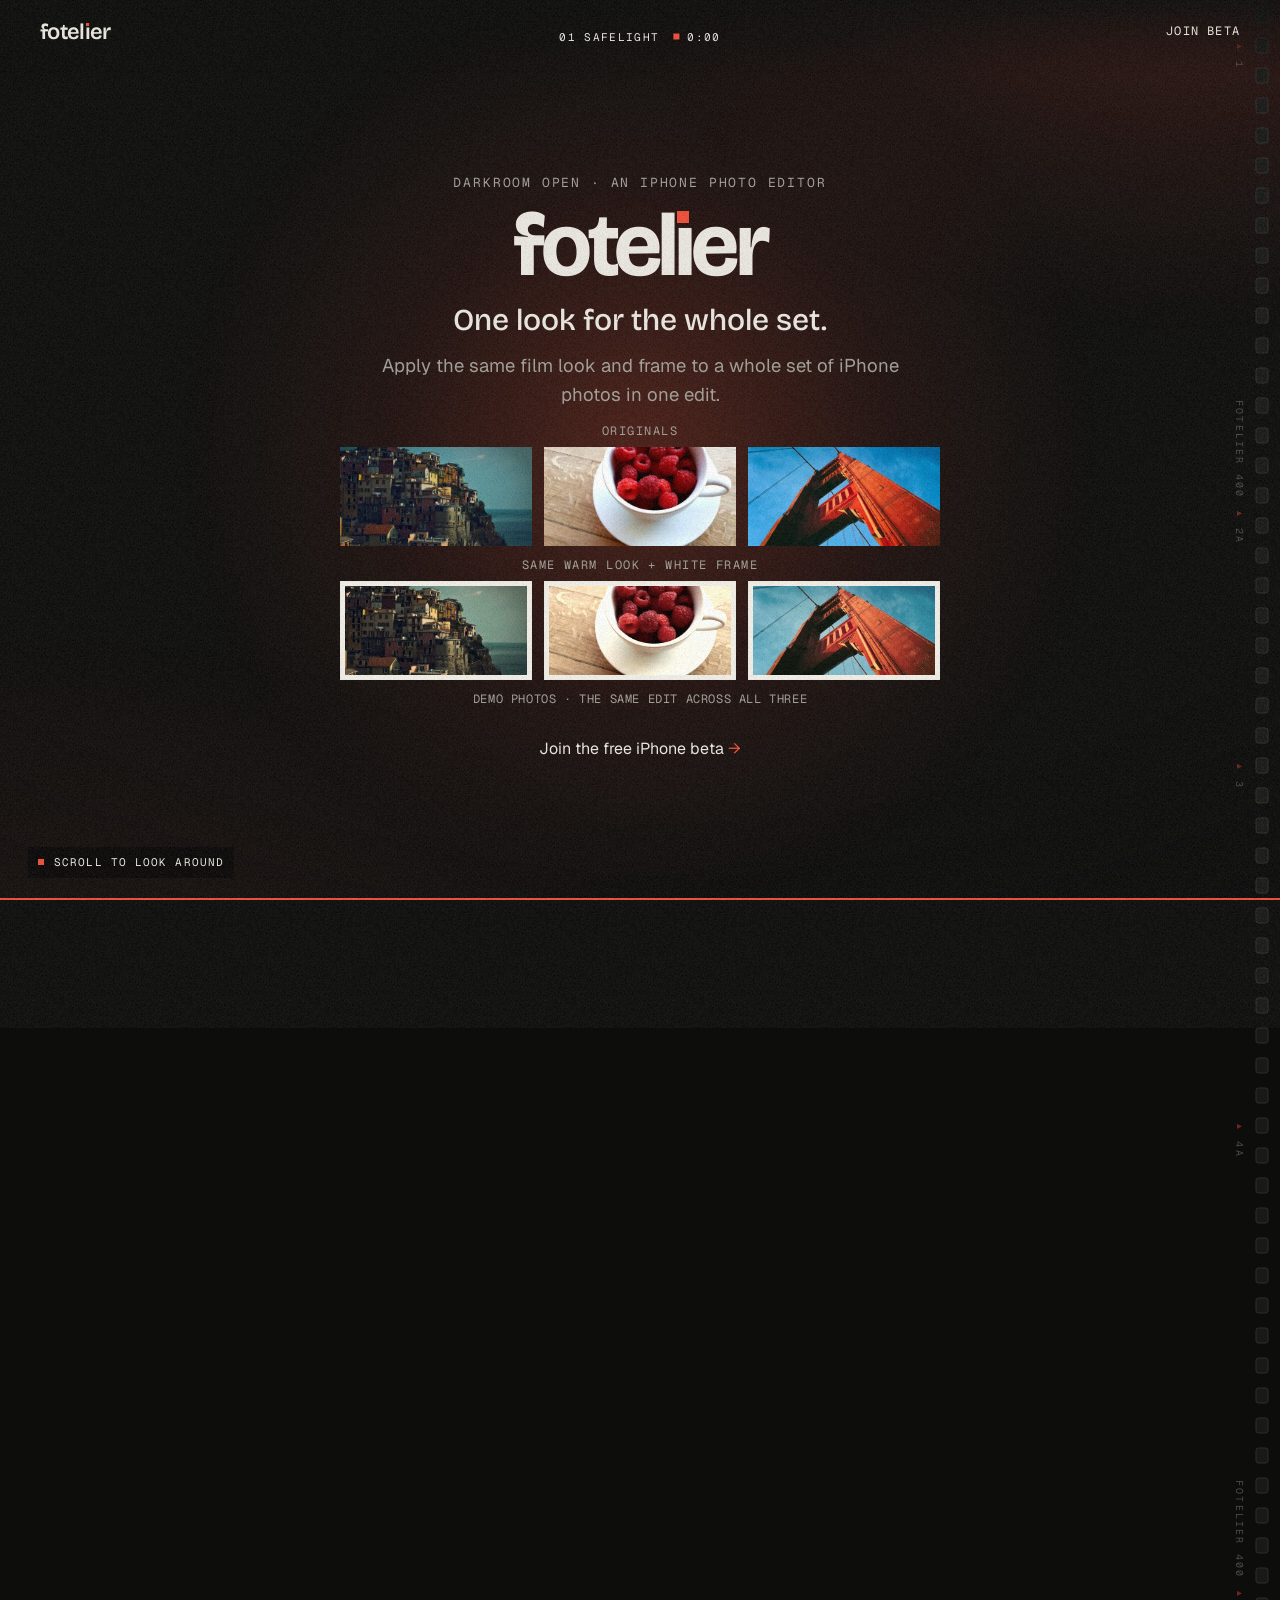
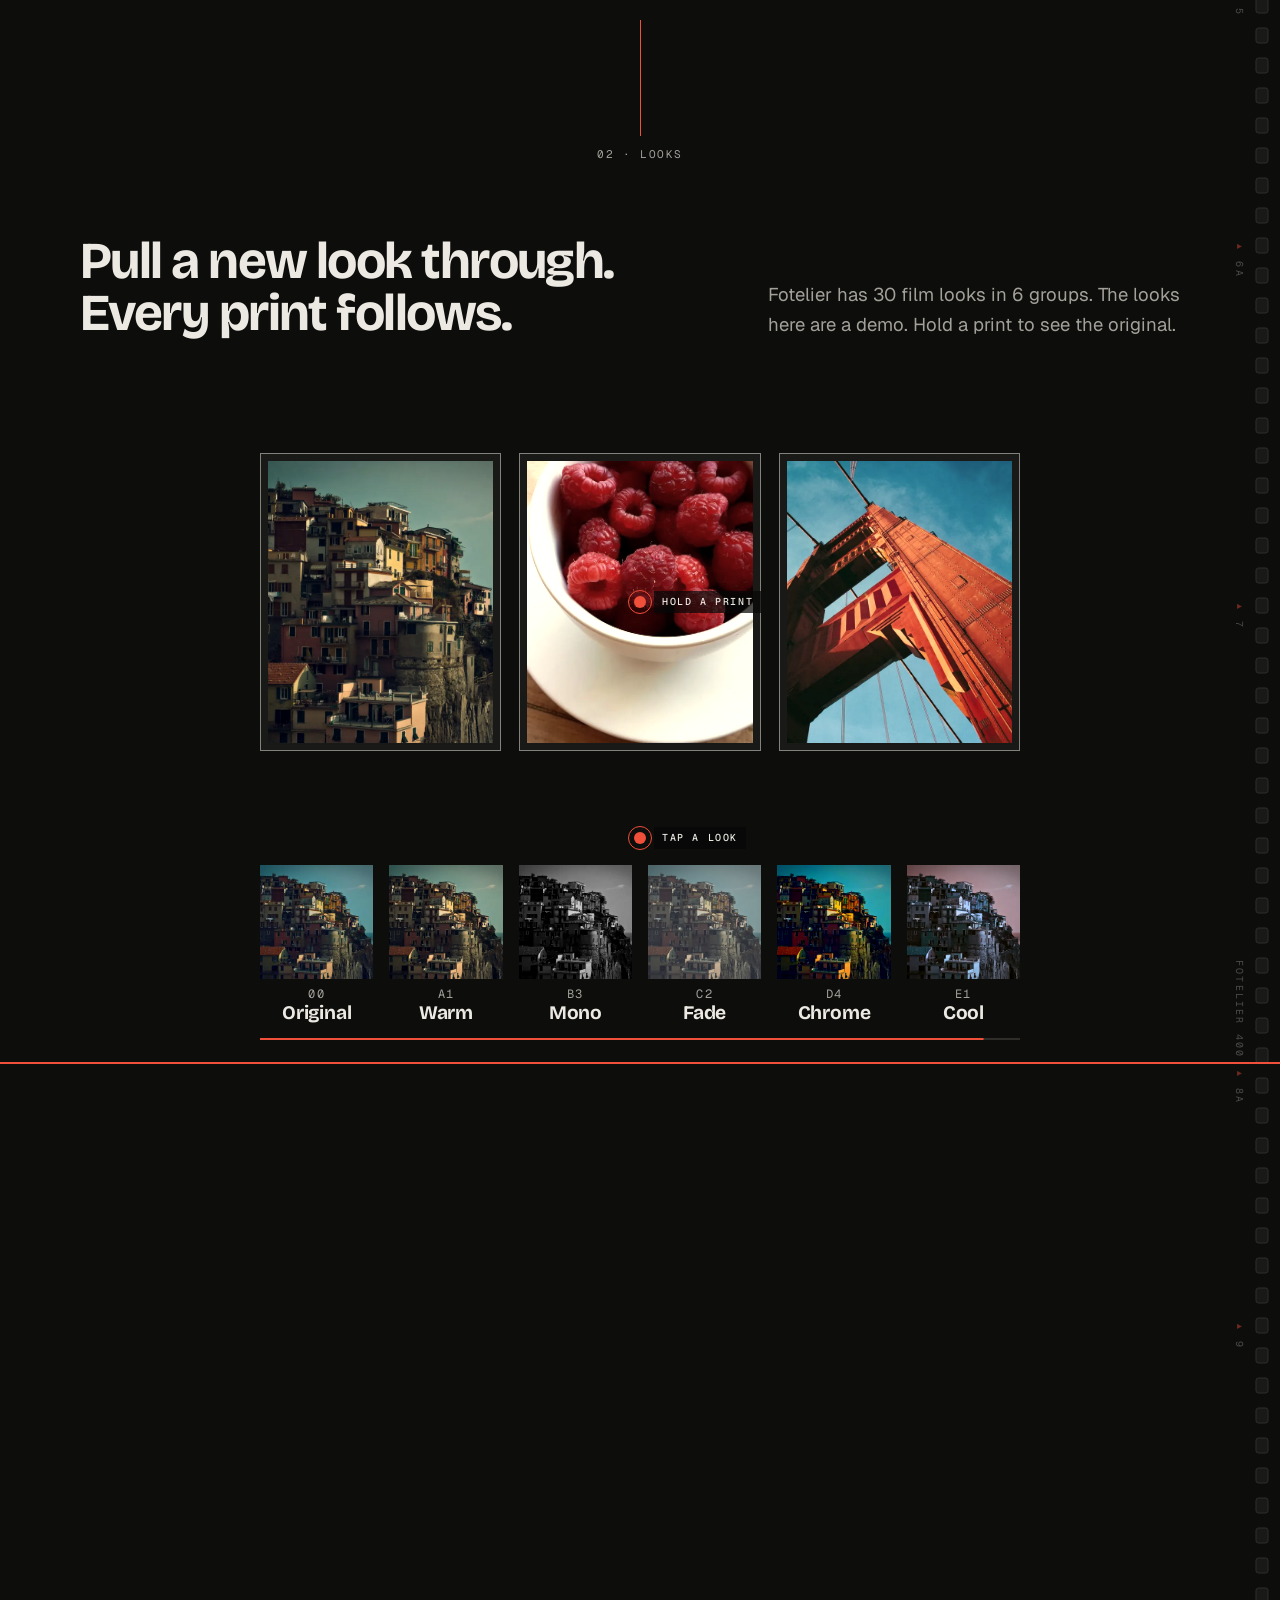
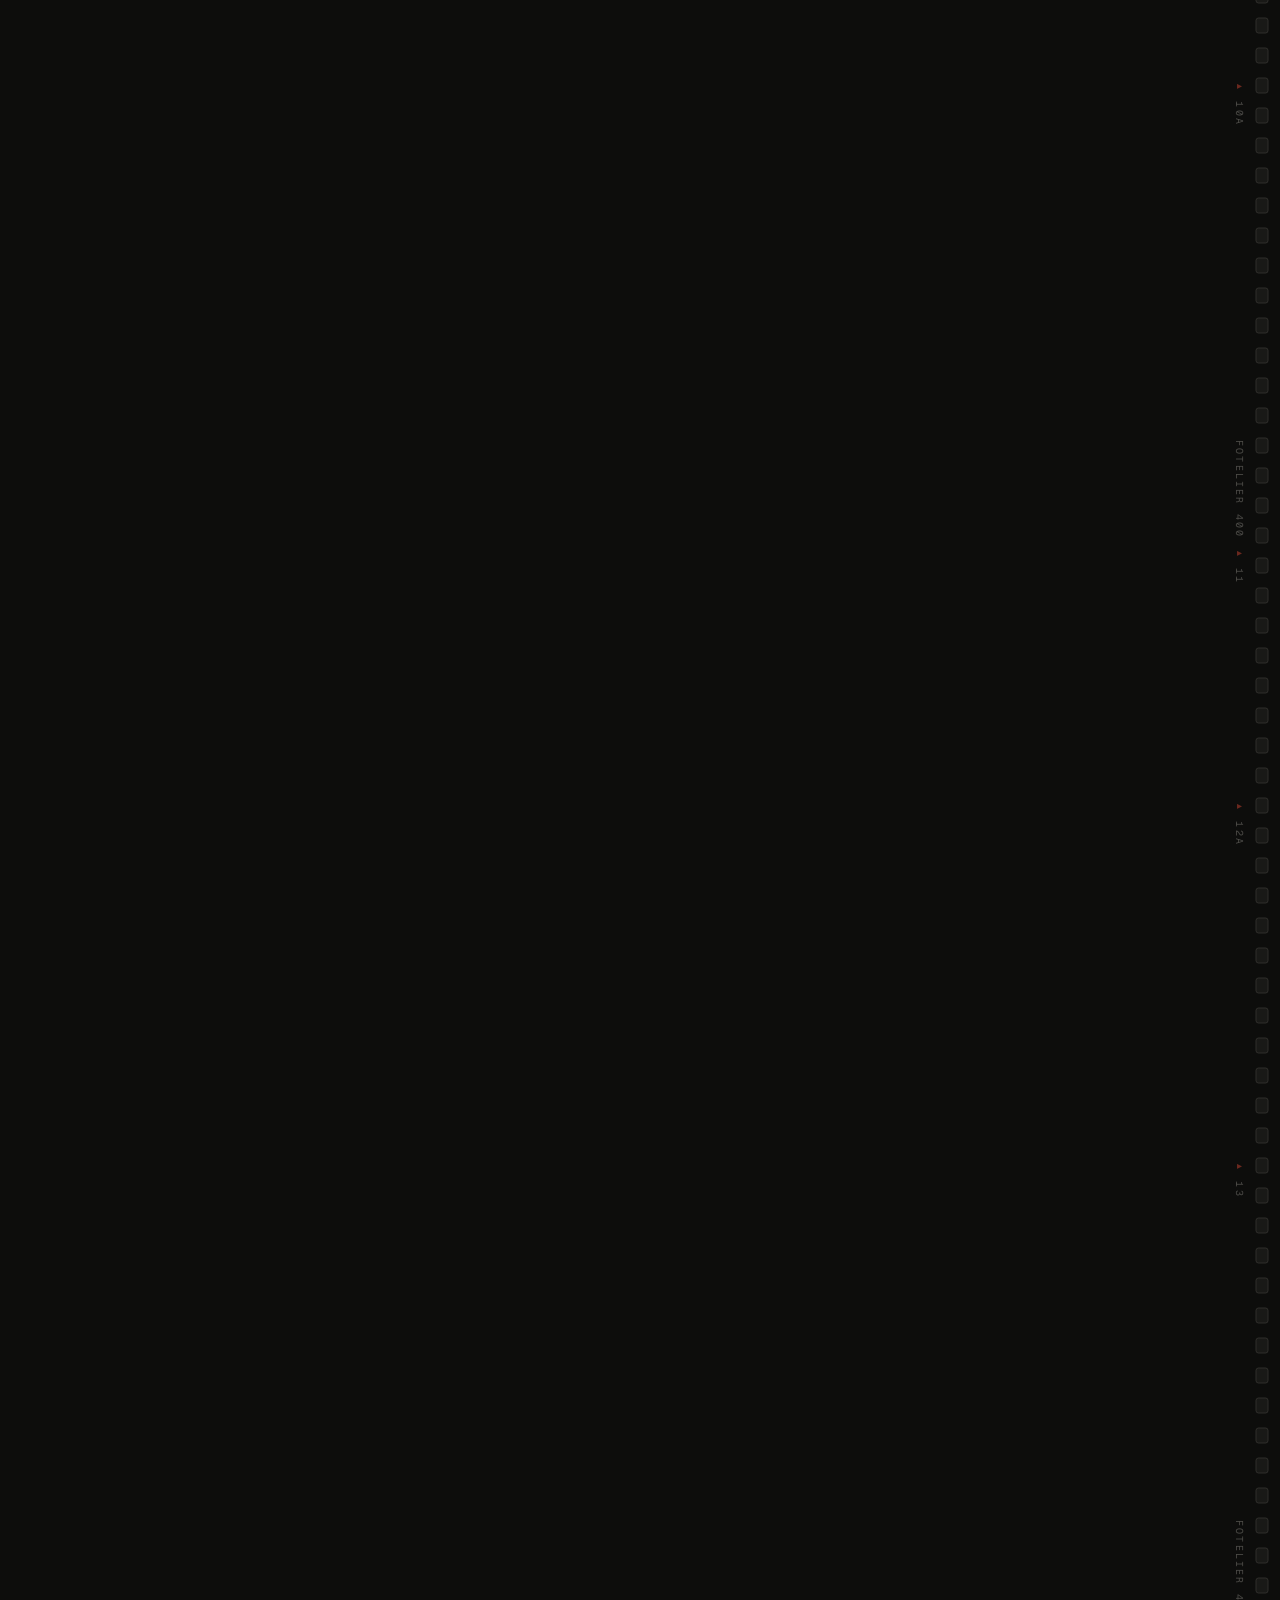
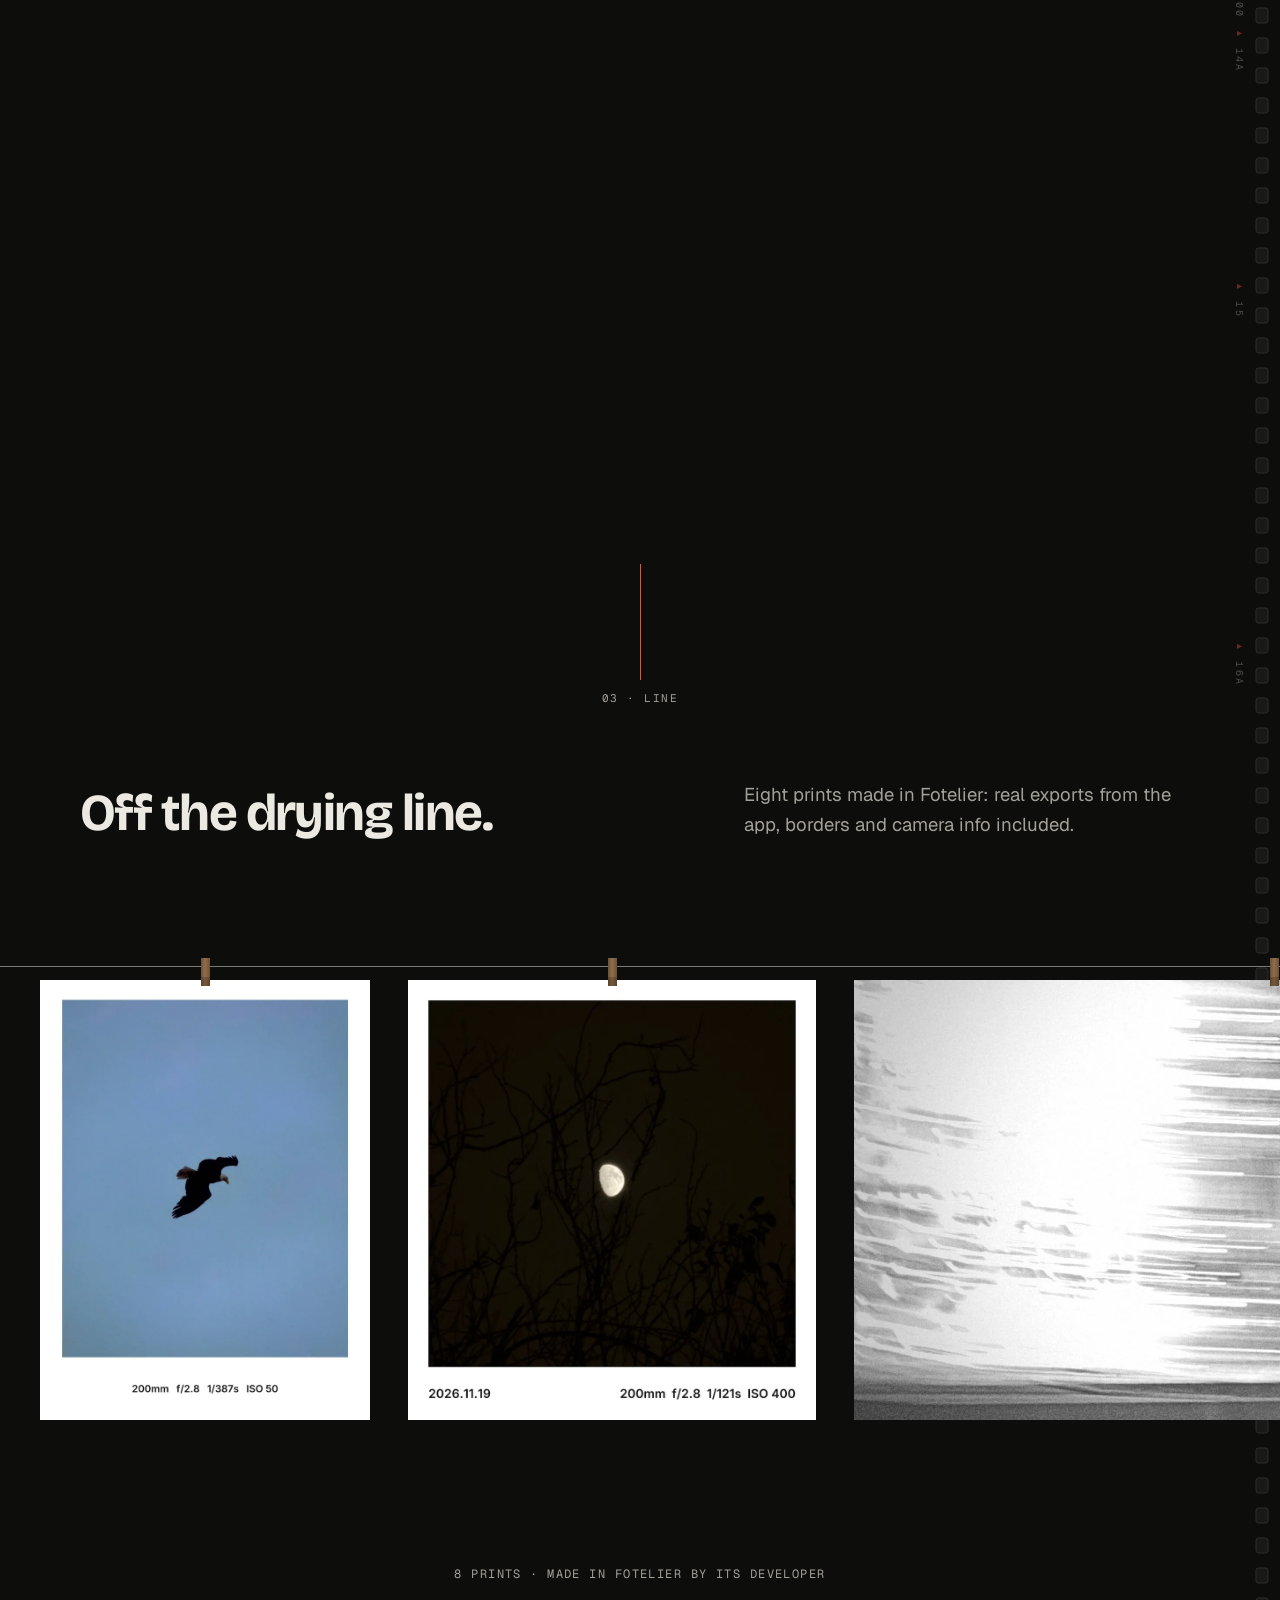
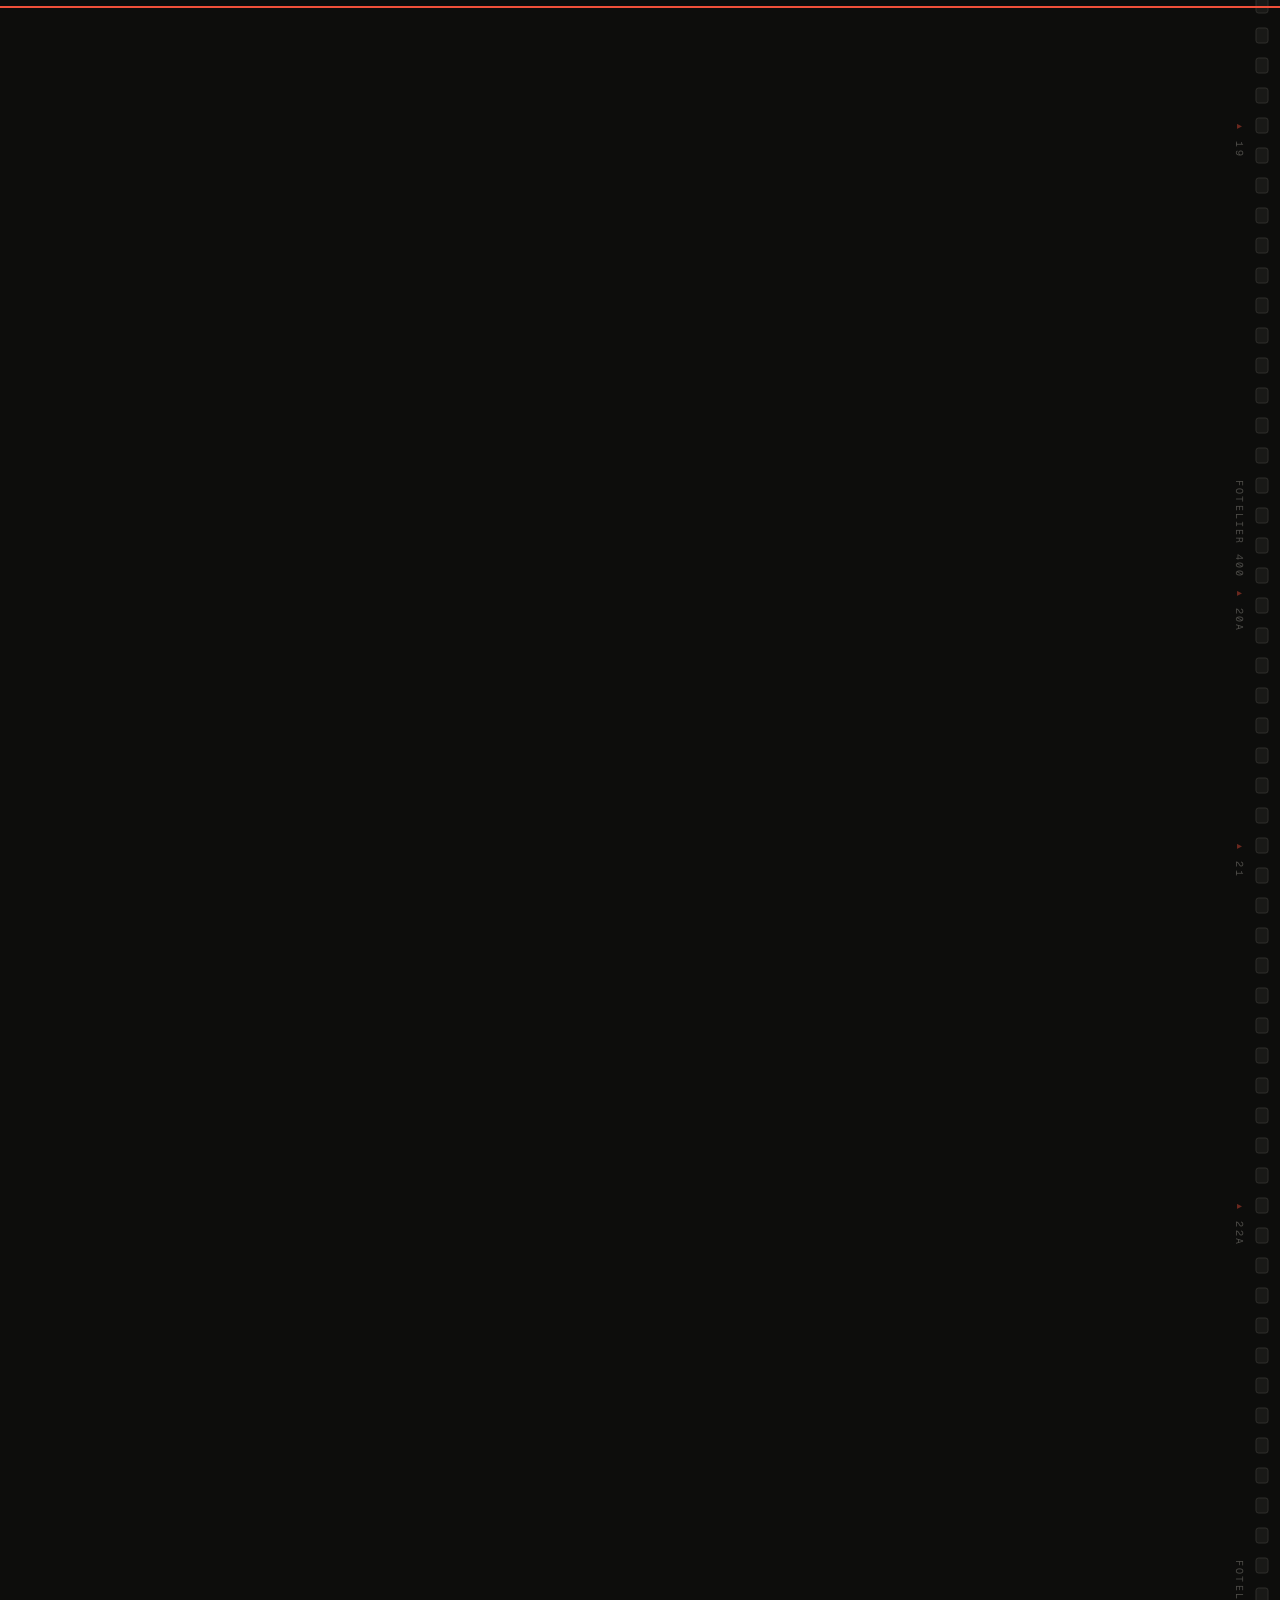
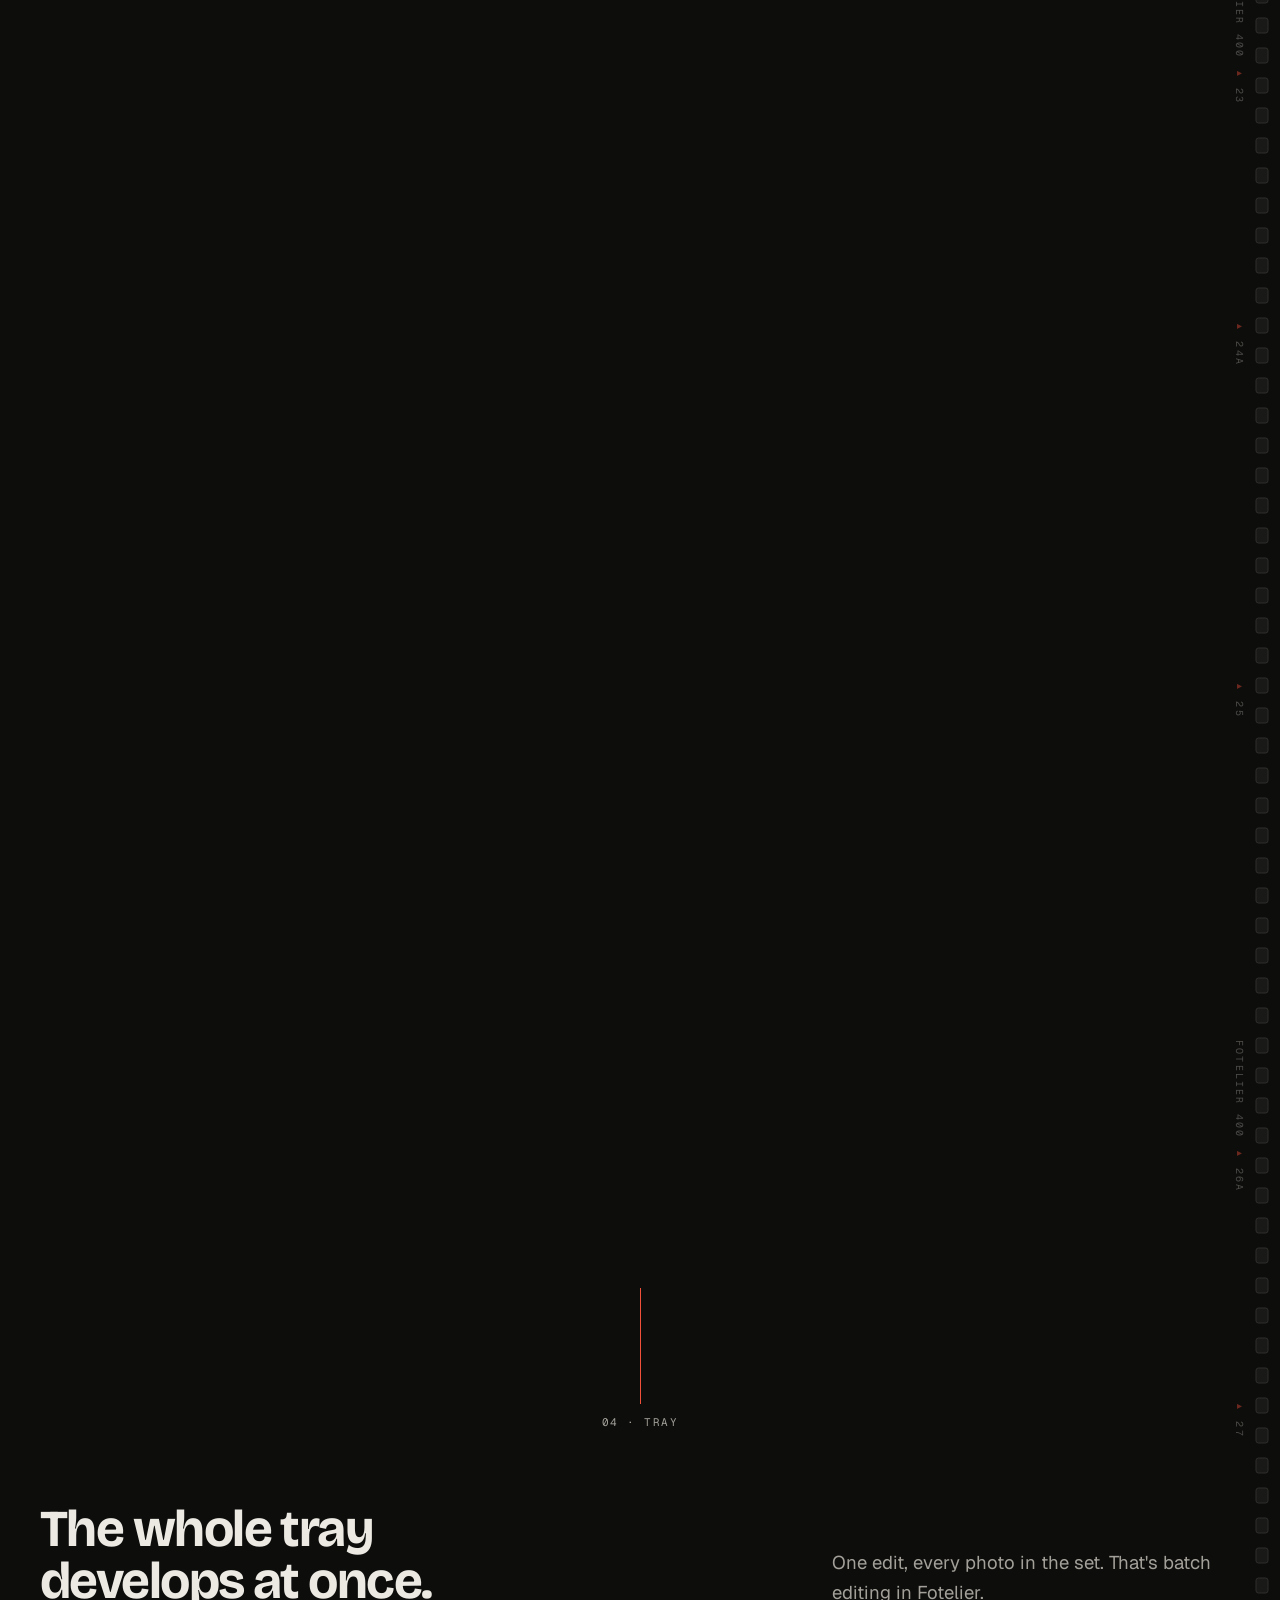
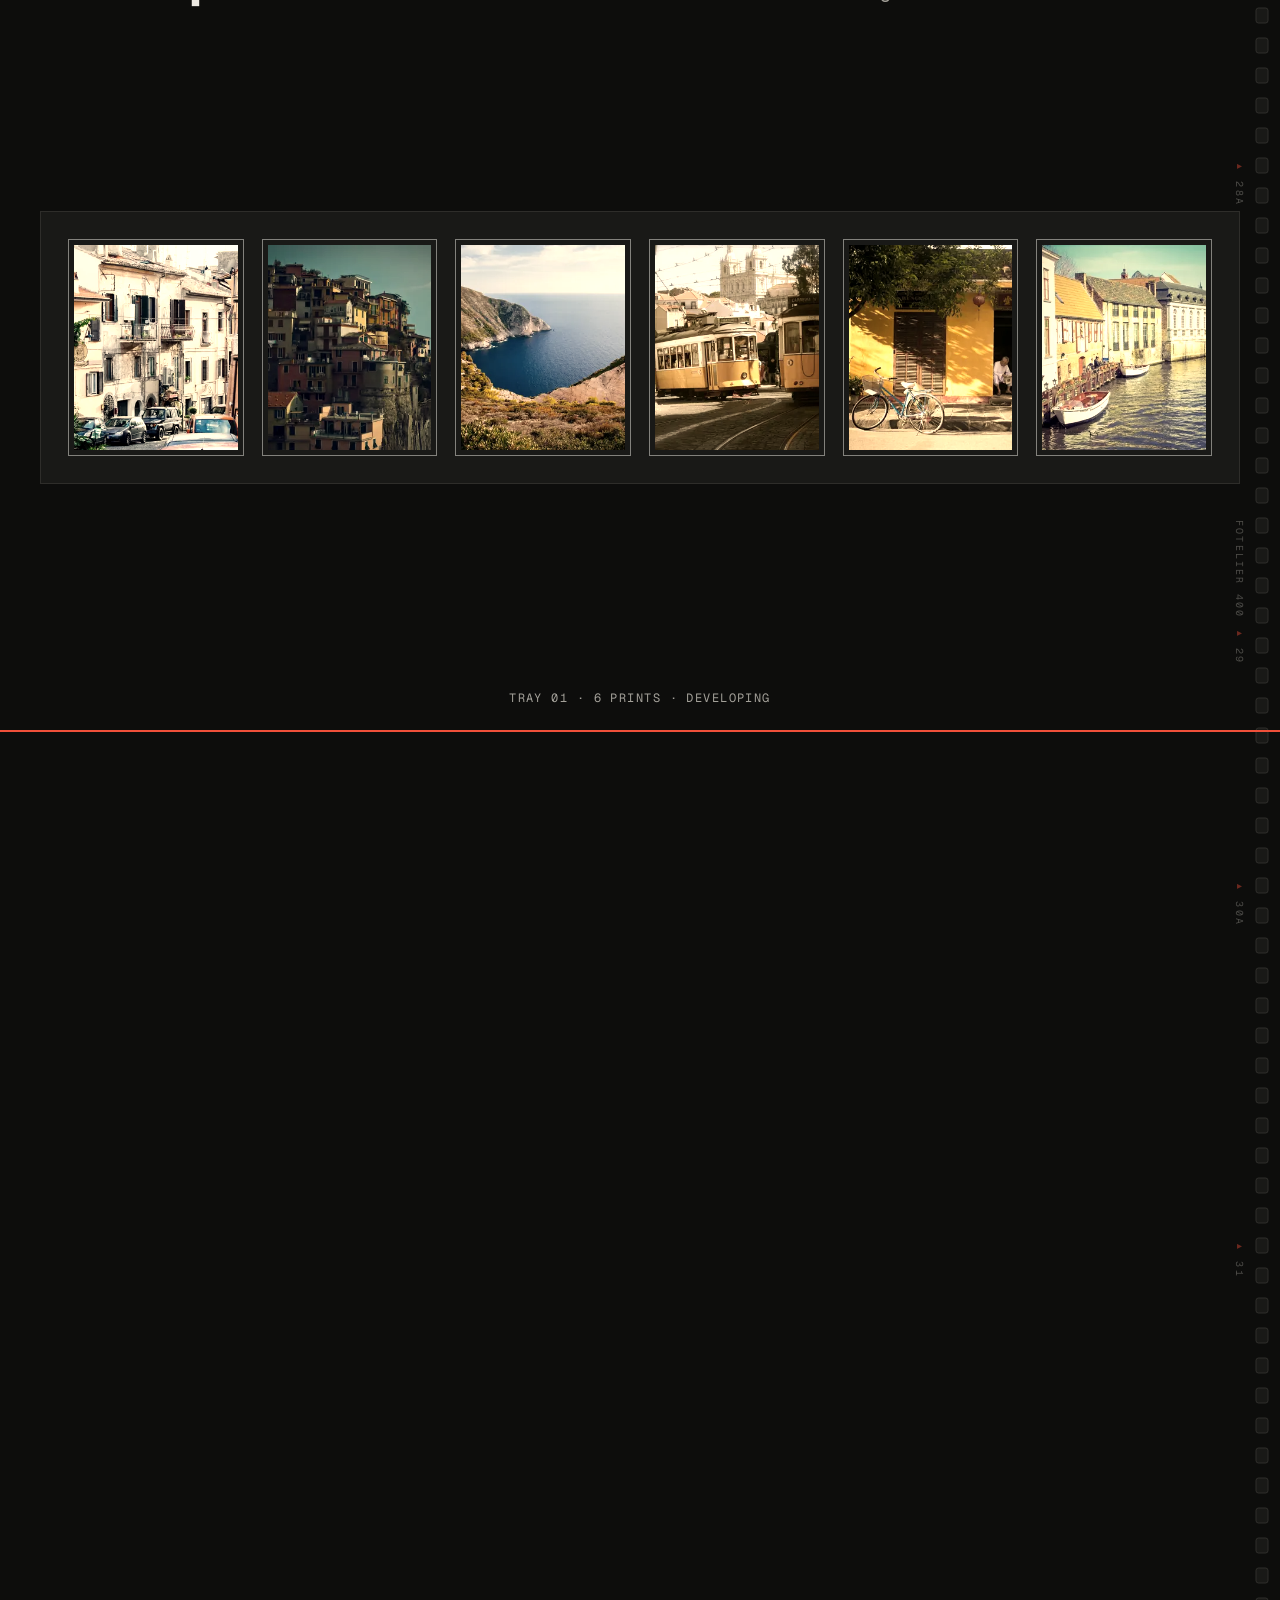
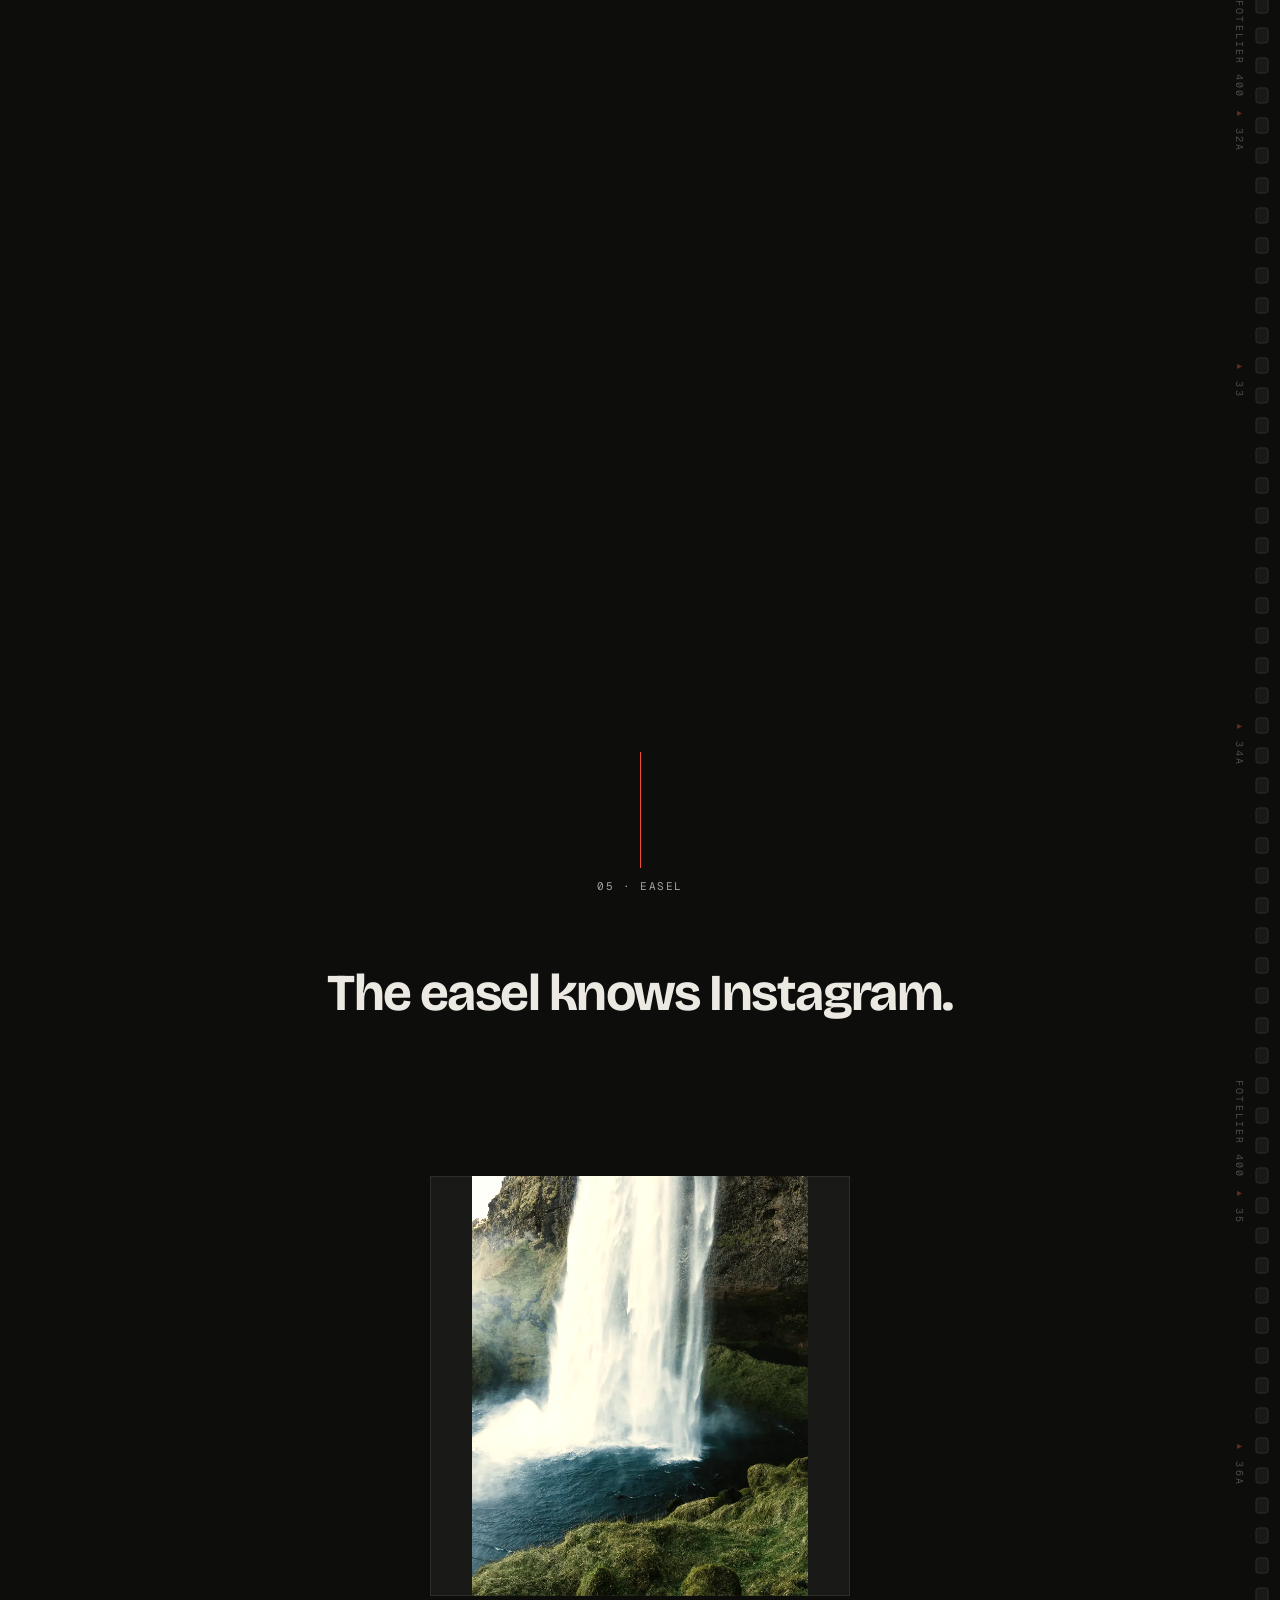
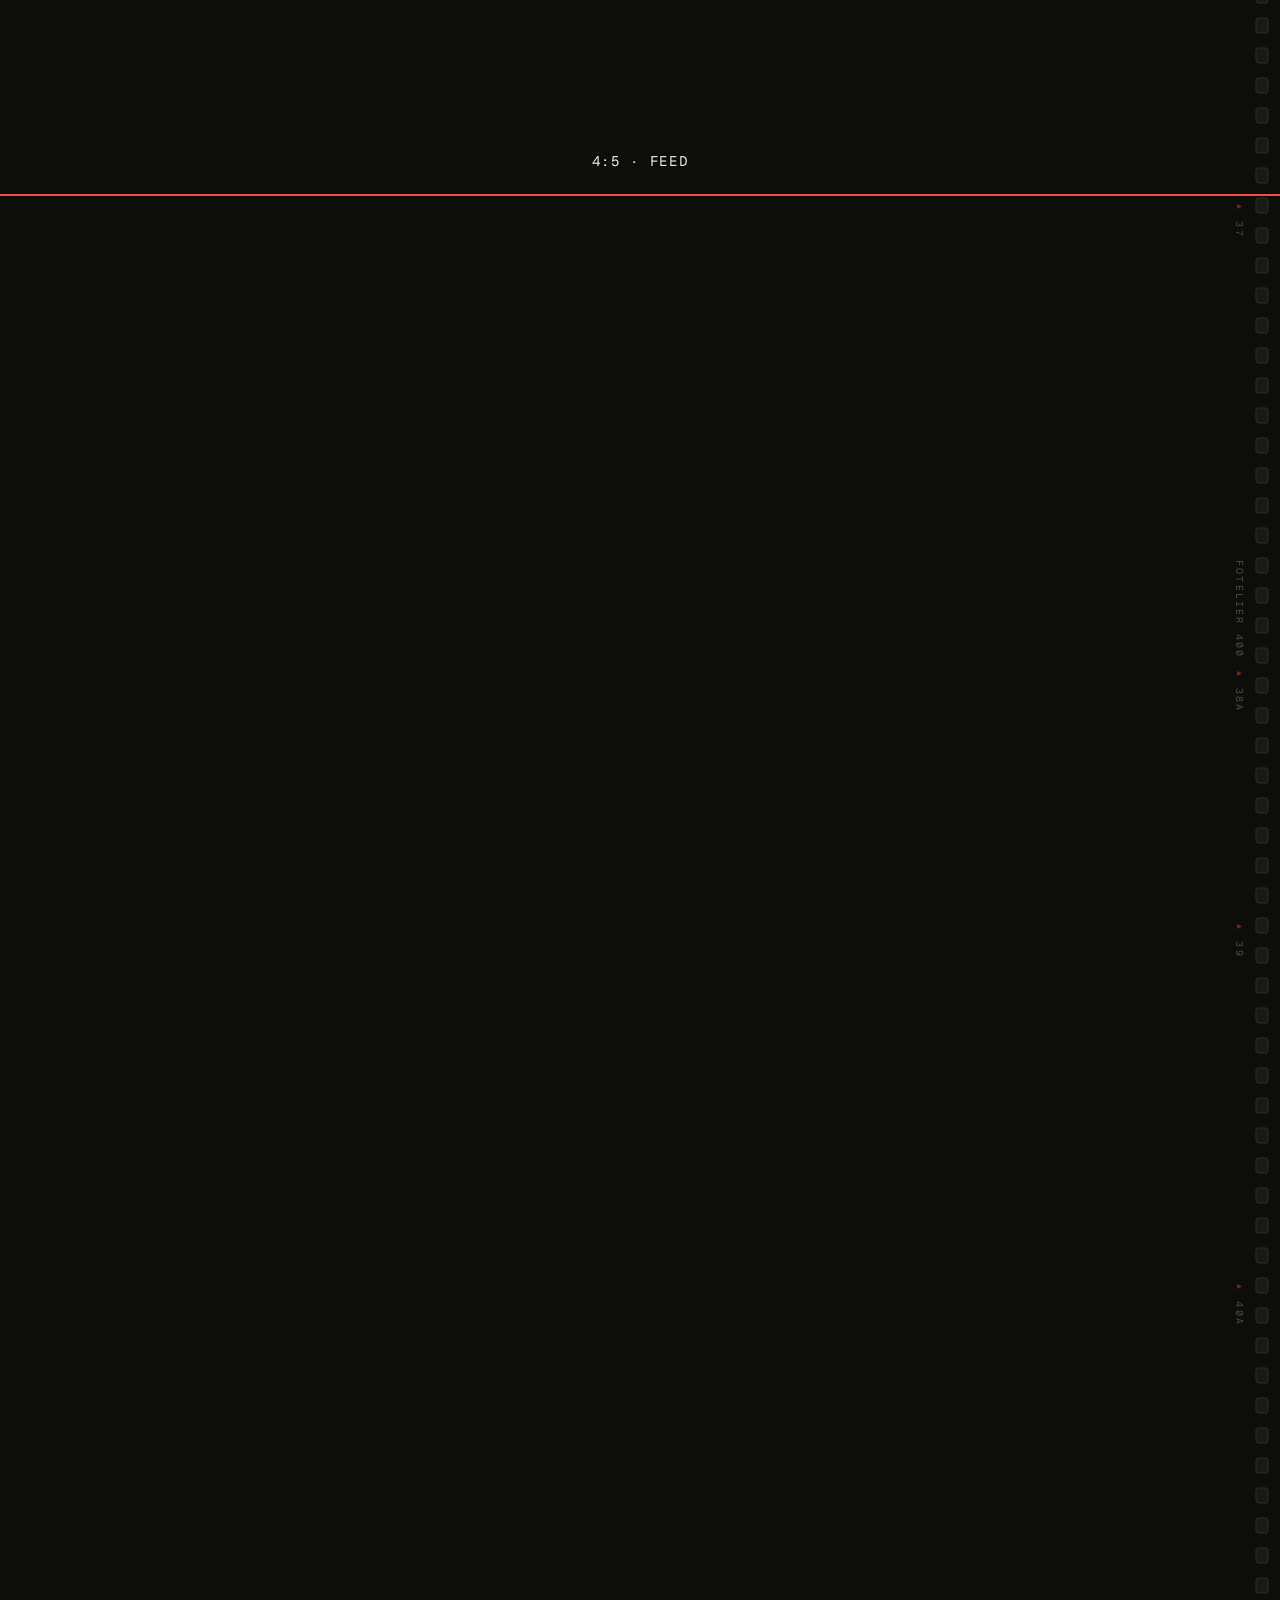
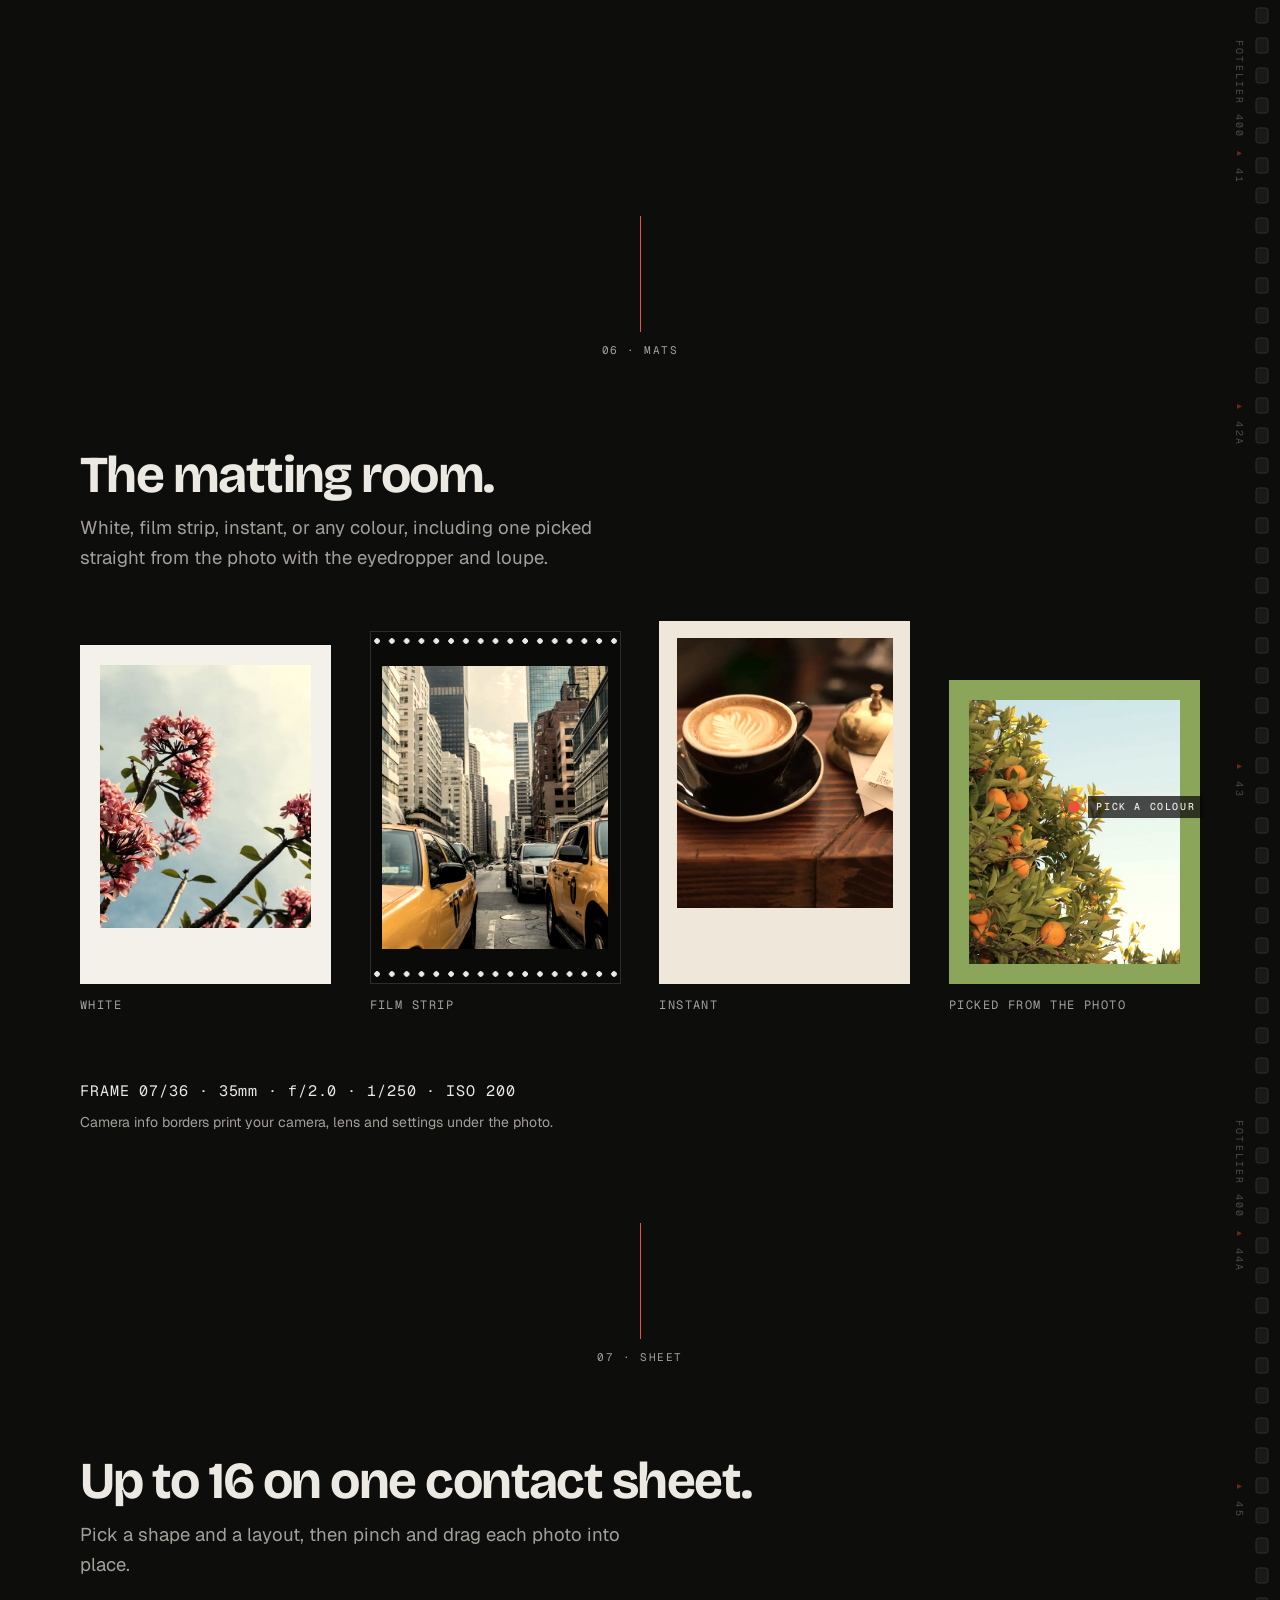
==== commit bbd2e9f0: "Add phone-specific scroll motion Below 768px, with motion allowed and a screen at least 520px tall: " ====
--- a/index.html
+++ b/index.html
@@ -59,9 +59,9 @@
 <div class="fill">
 <div class="trio" data-cur="Hold">
 <span class="bc bc-hold" aria-hidden="true"><i></i><b>Hold a print</b></span>
-<div class="mat"><div class="ph lk"><img src="/assets/img/stock/397-m.webp" width="1100" height="734" alt="" loading="lazy" decoding="async" style="object-position:40% 50%"></div></div>
-<div class="mat"><div class="ph lk"><img src="/assets/img/stock/429-m.webp" width="1100" height="619" alt="" loading="lazy" decoding="async" style="object-position:55% 50%"></div></div>
-<div class="mat"><div class="ph lk"><img src="/assets/img/stock/503-m.webp" width="1100" height="734" alt="" loading="lazy" decoding="async" style="object-position:60% 40%"></div></div>
+<div class="mat"><div class="ph lk"><img src="/assets/img/stock/397-m.webp" srcset="/assets/img/stock/397-s.webp 520w, /assets/img/stock/397-m.webp 1100w" sizes="(max-width:767px) 170px, 1100px" width="1100" height="734" alt="" loading="lazy" decoding="async" style="object-position:40% 50%"></div></div>
+<div class="mat"><div class="ph lk"><img src="/assets/img/stock/429-m.webp" srcset="/assets/img/stock/429-s.webp 520w, /assets/img/stock/429-m.webp 1100w" sizes="(max-width:767px) 170px, 1100px" width="1100" height="619" alt="" loading="lazy" decoding="async" style="object-position:55% 50%"></div></div>
+<div class="mat"><div class="ph lk"><img src="/assets/img/stock/503-m.webp" srcset="/assets/img/stock/503-s.webp 520w, /assets/img/stock/503-m.webp 1100w" sizes="(max-width:767px) 170px, 1100px" width="1100" height="734" alt="" loading="lazy" decoding="async" style="object-position:60% 40%"></div></div>
 </div>
 </div>
 <div class="reel">
@@ -151,9 +151,9 @@
 <h2 id="s5h" class="rv">The matting room.</h2>
 <p class="sub rv">White, film strip, instant, or any colour, including one picked straight from the photo with the eyedropper and loupe.</p>
 <div class="mats">
-<figure class="rv"><div class="frame f-white" aria-hidden="true" data-cur="Tilt"><div class="ph lk"><img src="/assets/img/stock/106-m.webp" width="1100" height="734" alt="" loading="lazy" decoding="async" style="object-position:55% 40%"></div></div><figcaption class="mono">White</figcaption></figure>
-<figure class="rv"><div class="frame f-film" aria-hidden="true" data-cur="Tilt"><div class="ph lk"><img src="/assets/img/stock/376-m.webp" width="1100" height="732" alt="" loading="lazy" decoding="async" style="object-position:50% 50%"></div></div><figcaption class="mono">Film strip</figcaption></figure>
-<figure class="rv"><div class="frame f-instant" aria-hidden="true" data-cur="Tilt"><div class="ph lk"><img src="/assets/img/stock/431-m.webp" width="1100" height="734" alt="" loading="lazy" decoding="async" style="object-position:35% 50%"></div></div><figcaption class="mono">Instant</figcaption></figure>
+<figure class="rv"><div class="frame f-white" aria-hidden="true" data-cur="Tilt"><div class="ph lk"><img src="/assets/img/stock/106-m.webp" srcset="/assets/img/stock/106-s.webp 520w, /assets/img/stock/106-m.webp 1100w" sizes="(max-width:767px) 170px, 1100px" width="1100" height="734" alt="" loading="lazy" decoding="async" style="object-position:55% 40%"></div></div><figcaption class="mono">White</figcaption></figure>
+<figure class="rv"><div class="frame f-film" aria-hidden="true" data-cur="Tilt"><div class="ph lk"><img src="/assets/img/stock/376-m.webp" srcset="/assets/img/stock/376-s.webp 520w, /assets/img/stock/376-m.webp 1100w" sizes="(max-width:767px) 170px, 1100px" width="1100" height="732" alt="" loading="lazy" decoding="async" style="object-position:50% 50%"></div></div><figcaption class="mono">Film strip</figcaption></figure>
+<figure class="rv"><div class="frame f-instant" aria-hidden="true" data-cur="Tilt"><div class="ph lk"><img src="/assets/img/stock/431-m.webp" srcset="/assets/img/stock/431-s.webp 520w, /assets/img/stock/431-m.webp 1100w" sizes="(max-width:767px) 170px, 1100px" width="1100" height="734" alt="" loading="lazy" decoding="async" style="object-position:35% 50%"></div></div><figcaption class="mono">Instant</figcaption></figure>
 <figure class="rv"><div class="frame f-pick"><div data-cur="Pick" class="ph lk pick"><img src="/assets/img/stock/517-m.webp" width="1100" height="734" alt="" loading="lazy" decoding="async" style="object-position:35% 50%"></div><div class="loupe" aria-hidden="true"></div><span class="bc bc-pick" aria-hidden="true"><i></i><b>Pick a colour</b></span></div><figcaption class="mono">Picked from the photo</figcaption></figure>
 </div>
 <p class="exif"><span class="typed">FRAME 07/36 · 35mm · f/2.0 · 1/250 · ISO 200</span></p>
@@ -165,6 +165,7 @@
 <section id="sheet" class="flow" aria-labelledby="s6h" data-room="07 Sheet" data-hint="Seven collages, from 2 photos to 16 · hover one">
 <h2 id="s6h" class="rv">Up to 16 on one contact sheet.</h2>
 <p class="sub rv">Pick a shape and a layout, then pinch and drag each photo into place.</p>
+<div class="rack">
 <div class="cols">
 <figure class="col c2 white rv" data-cur="2 up"><div class="cv" aria-hidden="true"><span><img src="/assets/img/stock/838-s.webp" width="520" height="347" alt="" loading="lazy" decoding="async" style="object-position:52% 55%"></span><span><img src="/assets/img/stock/822-s.webp" width="520" height="347" alt="" loading="lazy" decoding="async" style="object-position:47% 55%"></span></div><figcaption class="mono">2 photos · 4:5</figcaption></figure>
 <figure class="col c3 black rv" data-cur="3 up"><div class="cv" aria-hidden="true"><span><img src="/assets/img/stock/525-s.webp" width="520" height="347" alt="" loading="lazy" decoding="async" style="object-position:60% 60%"></span><span><img src="/assets/img/stock/499-s.webp" width="520" height="347" alt="" loading="lazy" decoding="async" style="object-position:50% 70%"></span><span><img src="/assets/img/stock/505-s.webp" width="520" height="346" alt="" loading="lazy" decoding="async" style="object-position:55% 60%"></span></div><figcaption class="mono">3 photos · 9:16</figcaption></figure>
@@ -173,6 +174,7 @@
 <figure class="col c6 white rv" data-cur="6 up"><div class="cv" aria-hidden="true"><span><img src="/assets/img/stock/287-s.webp" width="520" height="345" alt="" loading="lazy" decoding="async" style="object-position:50% 50%"></span><span><img src="/assets/img/stock/296-s.webp" width="520" height="347" alt="" loading="lazy" decoding="async" style="object-position:50% 50%"></span><span><img src="/assets/img/stock/327-s.webp" width="520" height="347" alt="" loading="lazy" decoding="async" style="object-position:50% 50%"></span><span><img src="/assets/img/stock/507-s.webp" width="520" height="390" alt="" loading="lazy" decoding="async" style="object-position:50% 50%"></span><span><img src="/assets/img/stock/509-s.webp" width="520" height="390" alt="" loading="lazy" decoding="async" style="object-position:50% 50%"></span><span><img src="/assets/img/stock/511-s.webp" width="520" height="390" alt="" loading="lazy" decoding="async" style="object-position:50% 50%"></span></div><figcaption class="mono">6 photos · 1:1</figcaption></figure>
 <figure class="col c9 black rv" data-cur="9 up"><div class="cv" aria-hidden="true"><span><img src="/assets/img/stock/82-s.webp" width="520" height="345" alt="" loading="lazy" decoding="async" style="object-position:50% 50%"></span><span><img src="/assets/img/stock/106-s.webp" width="520" height="347" alt="" loading="lazy" decoding="async" style="object-position:55% 40%"></span><span><img src="/assets/img/stock/64-s.webp" width="520" height="347" alt="" loading="lazy" decoding="async" style="object-position:47% 35%"></span><span><img src="/assets/img/stock/400-s.webp" width="520" height="347" alt="" loading="lazy" decoding="async" style="object-position:50% 50%"></span><span><img src="/assets/img/stock/517-s.webp" width="520" height="347" alt="" loading="lazy" decoding="async" style="object-position:35% 50%"></span><span><img src="/assets/img/stock/306-s.webp" width="520" height="390" alt="" loading="lazy" decoding="async" style="object-position:50% 50%"></span><span><img src="/assets/img/stock/189-s.webp" width="520" height="390" alt="" loading="lazy" decoding="async" style="object-position:50% 50%"></span><span><img src="/assets/img/stock/159-s.webp" width="520" height="256" alt="" loading="lazy" decoding="async" style="object-position:50% 50%"></span><span><img src="/assets/img/stock/309-s.webp" width="520" height="348" alt="" loading="lazy" decoding="async" style="object-position:50% 50%"></span></div><figcaption class="mono">9 photos · 1:1</figcaption></figure>
 </div>
+<div class="c16">
 <div class="sheet" aria-hidden="true" data-cur="Loupe">
 <div class="ph lk fl" style="--dx:-90px;--rot:-6deg"><img src="/assets/img/stock/397-s.webp" width="520" height="347" alt="" loading="lazy" decoding="async" style="object-position:40% 50%"></div>
 <div class="ph lk fl" style="--dx:-30px;--rot:0deg"><img src="/assets/img/stock/369-s.webp" width="520" height="347" alt="" loading="lazy" decoding="async" style="object-position:50% 50%"></div>
@@ -192,6 +194,8 @@
 <div class="ph lk fl" style="--dx:90px;--rot:-6deg"><img src="/assets/img/stock/517-s.webp" width="520" height="347" alt="" loading="lazy" decoding="async" style="object-position:35% 50%"></div>
 </div>
 <p class="cap mono sheet-cap">16 photos · 1:1</p>
+</div>
+</div>
 </section>
 
 <div class="lead" aria-hidden="true"><span>08 · Door</span></div>
--- a/assets/site.css
+++ b/assets/site.css
@@ -503,3 +503,115 @@
 }
 
 .ig{display:flex;gap:20px;align-items:center;justify-content:center;max-width:560px;margin:20px auto 0;text-align:left}.ig .note{margin:0;max-width:34ch}@media(max-width:600px){.ig{text-align:center}}
+
+/* ---------- Phones: motion made for a thumb. In-flow reveals, one short pin, collages on a swipeable rack.
+   Desktop rules above are untouched; reduced motion and short screens keep the static flow. ---------- */
+.rack,.c16{display:contents}
+@keyframes pin{from{opacity:0;transform:translateY(16px)}}
+@media (max-width:767px) and (min-height:520px) and (prefers-reduced-motion:no-preference){
+.s1 .stg>:not(.halo){animation:pin .7s cubic-bezier(.2,.7,.2,1) both}
+.s1 .stg>.wm{animation-delay:.08s}.s1 .stg>.lede{animation-delay:.16s}.s1 .stg>.hero-explain{animation-delay:.24s}.s1 .stg>.hero-demo{animation-delay:.32s}.s1 .stg>.hero-join{animation-delay:.4s}
+.tray{grid-template-columns:repeat(2,minmax(0,1fr))}
+/* Room to breathe: the easel, the collages and the house rule each get a screen; bigger prints on the line */
+.s4>.stg,.s8>.stg{min-height:100svh}
+#sheet{min-height:100svh;display:flex;flex-direction:column;justify-content:center}
+.line{--ph:min(50svh,380px)}
+
+/* Seven collages side by side: swipe across, each snaps into place */
+.rack{--h:min(84vw,46svh,360px);display:flex;align-items:flex-end;gap:14px;margin:0 calc(var(--gut) * -1);padding:24px var(--gut) 8px;overflow-x:auto;overscroll-behavior-x:contain;scroll-snap-type:x mandatory;scroll-padding-inline:var(--gut);scrollbar-width:none}
+.rack::-webkit-scrollbar{display:none}
+.rack .cols{display:contents}
+.c16{display:block}
+.rack .col,.c16{flex:none;width:min-content;scroll-snap-align:start}
+.rack .cv{height:var(--h)}
+.rack .c2 .cv,.rack .c5 .cv{width:calc(var(--h) * .8)}.rack .c3 .cv{width:calc(var(--h) * .5625)}.rack .c4 .cv,.rack .c6 .cv,.rack .c9 .cv{width:var(--h)}
+.c16 .sheet{width:var(--h);height:var(--h);grid-template-rows:repeat(4,minmax(0,1fr));gap:3px;padding:6px}
+.c16 .sheet .ph{aspect-ratio:auto}
+.c16 .sheet-cap{margin-top:10px}
+/* Fallback without animation-timeline: JS adds .in once, one-shot transitions */
+.io .rack .rv{opacity:1;transform:none;transition:none}
+.io .rack .cv>span,.io .c16 .ph{transition:opacity .5s,transform .7s cubic-bezier(.2,.75,.25,1)}
+.io .rack .cv>span:not(.in),.io .c16 .ph:not(.in){opacity:0;transform:translate(10px,36px) rotate(3deg) scale(.92)}
+.io .rack .cv>span:nth-child(even):not(.in),.io .c16 .ph:nth-child(even):not(.in){transform:translate(-10px,42px) rotate(-3deg) scale(.92)}
+.io .rack .cv>span:nth-child(2),.io .c16 .ph:nth-child(2){transition-delay:0.04s}
+.io .rack .cv>span:nth-child(3),.io .c16 .ph:nth-child(3){transition-delay:0.08s}
+.io .rack .cv>span:nth-child(4),.io .c16 .ph:nth-child(4){transition-delay:0.12s}
+.io .rack .cv>span:nth-child(5),.io .c16 .ph:nth-child(5){transition-delay:0.16s}
+.io .rack .cv>span:nth-child(6),.io .c16 .ph:nth-child(6){transition-delay:0.20s}
+.io .rack .cv>span:nth-child(7),.io .c16 .ph:nth-child(7){transition-delay:0.24s}
+.io .rack .cv>span:nth-child(8),.io .c16 .ph:nth-child(8){transition-delay:0.28s}
+.io .rack .cv>span:nth-child(9),.io .c16 .ph:nth-child(9){transition-delay:0.32s}
+.io .c16 .ph:nth-child(10){transition-delay:0.36s}
+.io .c16 .ph:nth-child(11){transition-delay:0.40s}
+.io .c16 .ph:nth-child(12){transition-delay:0.44s}
+.io .c16 .ph:nth-child(13){transition-delay:0.48s}
+.io .c16 .ph:nth-child(14){transition-delay:0.52s}
+.io .c16 .ph:nth-child(15){transition-delay:0.56s}
+.io .c16 .ph:nth-child(16){transition-delay:0.60s}
+.io .s2 .paper{transition:opacity 1.2s .15s}
+.io .s2 .print:not(.in) .paper{opacity:1}
+}
+
+@keyframes pup{from{opacity:0;transform:translateY(24px)}to{opacity:1;transform:none}}
+@keyframes ta{0%{opacity:0;transform:translate(-14px,36px) rotate(-4deg) scale(.92)}45%{opacity:1}100%{opacity:1;transform:none}}
+@keyframes tb{0%{opacity:0;transform:translate(12px,42px) rotate(3deg) scale(.92)}45%{opacity:1}100%{opacity:1;transform:none}}
+@keyframes tc{0%{opacity:0;transform:translate(-8px,48px) rotate(2deg) scale(.92)}45%{opacity:1}100%{opacity:1;transform:none}}
+@keyframes td{0%{opacity:0;transform:translate(16px,30px) rotate(-3deg) scale(.92)}45%{opacity:1}100%{opacity:1;transform:none}}
+@keyframes ts{from{translate:44px -6px;rotate:2deg;scale:.94}}
+@keyframes ts2{from{translate:36px 10px;rotate:-2deg;scale:.94}}
+@supports (animation-timeline:view()){
+@media (max-width:767px) and (min-height:520px) and (prefers-reduced-motion:no-preference){
+/* Light reveals: a short rise as each block enters */
+.scn .hrow>*,.s4 h2,.s4 .crl-win,.scn .cap,.s7 .line,.rv,.dc>*,.invite>.mono,.invite>h2{animation:pup linear both;animation-timeline:view();animation-range:entry 10% cover 30%}
+.rack .rv{animation:none}
+.lead{view-timeline:--ld}
+.lead::before{animation:grow linear both;animation-timeline:--ld;animation-range:entry 10% cover 55%}
+.lead span{animation:pup linear both;animation-timeline:--ld;animation-range:entry 40% cover 60%}
+.typed{animation:type steps(44) both;animation-timeline:view();animation-range:entry 40% cover 45%}
+/* Looks: the one pin, 140svh. A look changes as you scroll; tap a look to jump there */
+.s3{height:140svh;view-timeline:--t3}
+.s3>.stg{position:sticky;top:0;height:100svh;overflow:clip;padding-top:64px;padding-bottom:20px}
+.s3 .fill{flex:1 1 0;min-height:0;container-type:size}
+.s3 .trio{width:min(760px,100% - 32px,240cqh + 30px)}
+.s3 .track{display:block}
+.s3 .trio .ph{animation:looks linear both}
+.s3 .ride{animation:rideX linear both}
+.s3 .strip li::before{animation:mk0 linear both}.s3 .strip li:nth-child(2)::before{animation-name:mk1}.s3 .strip li:nth-child(3)::before{animation-name:mk2}
+.s3 .strip li:nth-child(4)::before{animation-name:mk3}.s3 .strip li:nth-child(5)::before{animation-name:mk4}.s3 .strip li:nth-child(6)::before{animation-name:mk5}
+.s3 .trio .ph,.s3 .ride,.s3 .strip li::before{animation-timeline:--t3;animation-range:entry 70% exit 30%}
+/* Tray: each print develops as it rises */
+.s2 .print{animation:pup linear both;animation-timeline:view();animation-range:entry 0% entry 70%}
+.s2 .paper{animation:dev linear both;animation-timeline:view();animation-range:entry 40% cover 45%}
+.s2 .print:nth-child(even) .paper{animation-range:entry 80% cover 55%}
+/* Easel: the crop steps through the five formats as the room passes, no pin */
+.easel,.crl-win{display:block}
+.crops.sr{position:absolute;width:1px;height:1px;margin:-1px;overflow:hidden;clip-path:inset(50%);white-space:nowrap;display:block}
+.s4{view-timeline:--t4}
+.s4 .easel .ph{animation:easel linear both}
+.s4 .crl{animation:crlab linear both}
+.s4 .easel .ph,.s4 .crl{animation-timeline:--t4;animation-range:cover 30% cover 75%}
+/* Collages: tiles fly in and snap together as the rack rises; swiping a layout in assembles it again */
+.rack{view-timeline:--rk}
+.rack .col,.c16{view-timeline:--cd inline}
+.rack .cv>span,.c16 .ph{animation:ta cubic-bezier(.25,.45,.3,1) both,ts cubic-bezier(.25,.45,.3,1) both;animation-timeline:--rk,--cd}
+.rack .cv>span:nth-child(4n+2),.c16 .ph:nth-child(4n+2){animation-name:tb,ts2}
+.rack .cv>span:nth-child(4n+3),.c16 .ph:nth-child(4n+3){animation-name:tc,ts}
+.rack .cv>span:nth-child(4n),.c16 .ph:nth-child(4n){animation-name:td,ts2}
+.rack .cv>span:nth-child(1),.c16 .ph:nth-child(1){animation-range:entry 30% cover 50%,entry 0% entry 100%}
+.rack .cv>span:nth-child(2),.c16 .ph:nth-child(2){animation-range:entry 34% cover 51%,entry 3% entry 100%}
+.rack .cv>span:nth-child(3),.c16 .ph:nth-child(3){animation-range:entry 38% cover 52%,entry 6% entry 100%}
+.rack .cv>span:nth-child(4),.c16 .ph:nth-child(4){animation-range:entry 42% cover 53%,entry 9% entry 100%}
+.rack .cv>span:nth-child(5),.c16 .ph:nth-child(5){animation-range:entry 46% cover 54%,entry 12% entry 100%}
+.rack .cv>span:nth-child(6),.c16 .ph:nth-child(6){animation-range:entry 50% cover 55%,entry 15% entry 100%}
+.rack .cv>span:nth-child(7),.c16 .ph:nth-child(7){animation-range:entry 54% cover 56%,entry 18% entry 100%}
+.rack .cv>span:nth-child(8),.c16 .ph:nth-child(8){animation-range:entry 58% cover 57%,entry 21% entry 100%}
+.rack .cv>span:nth-child(9),.c16 .ph:nth-child(9){animation-range:entry 62% cover 58%,entry 24% entry 100%}
+.c16 .ph:nth-child(10){animation-range:entry 66% cover 59%,entry 27% entry 100%}
+.c16 .ph:nth-child(11){animation-range:entry 70% cover 60%,entry 30% entry 100%}
+.c16 .ph:nth-child(12){animation-range:entry 74% cover 61%,entry 33% entry 100%}
+.c16 .ph:nth-child(13){animation-range:entry 78% cover 62%,entry 36% entry 100%}
+.c16 .ph:nth-child(14){animation-range:entry 82% cover 63%,entry 39% entry 100%}
+.c16 .ph:nth-child(15){animation-range:entry 86% cover 64%,entry 42% entry 100%}
+.c16 .ph:nth-child(16){animation-range:entry 90% cover 65%,entry 45% entry 100%}
+}
+} /* Phone scroll-driven animations */
